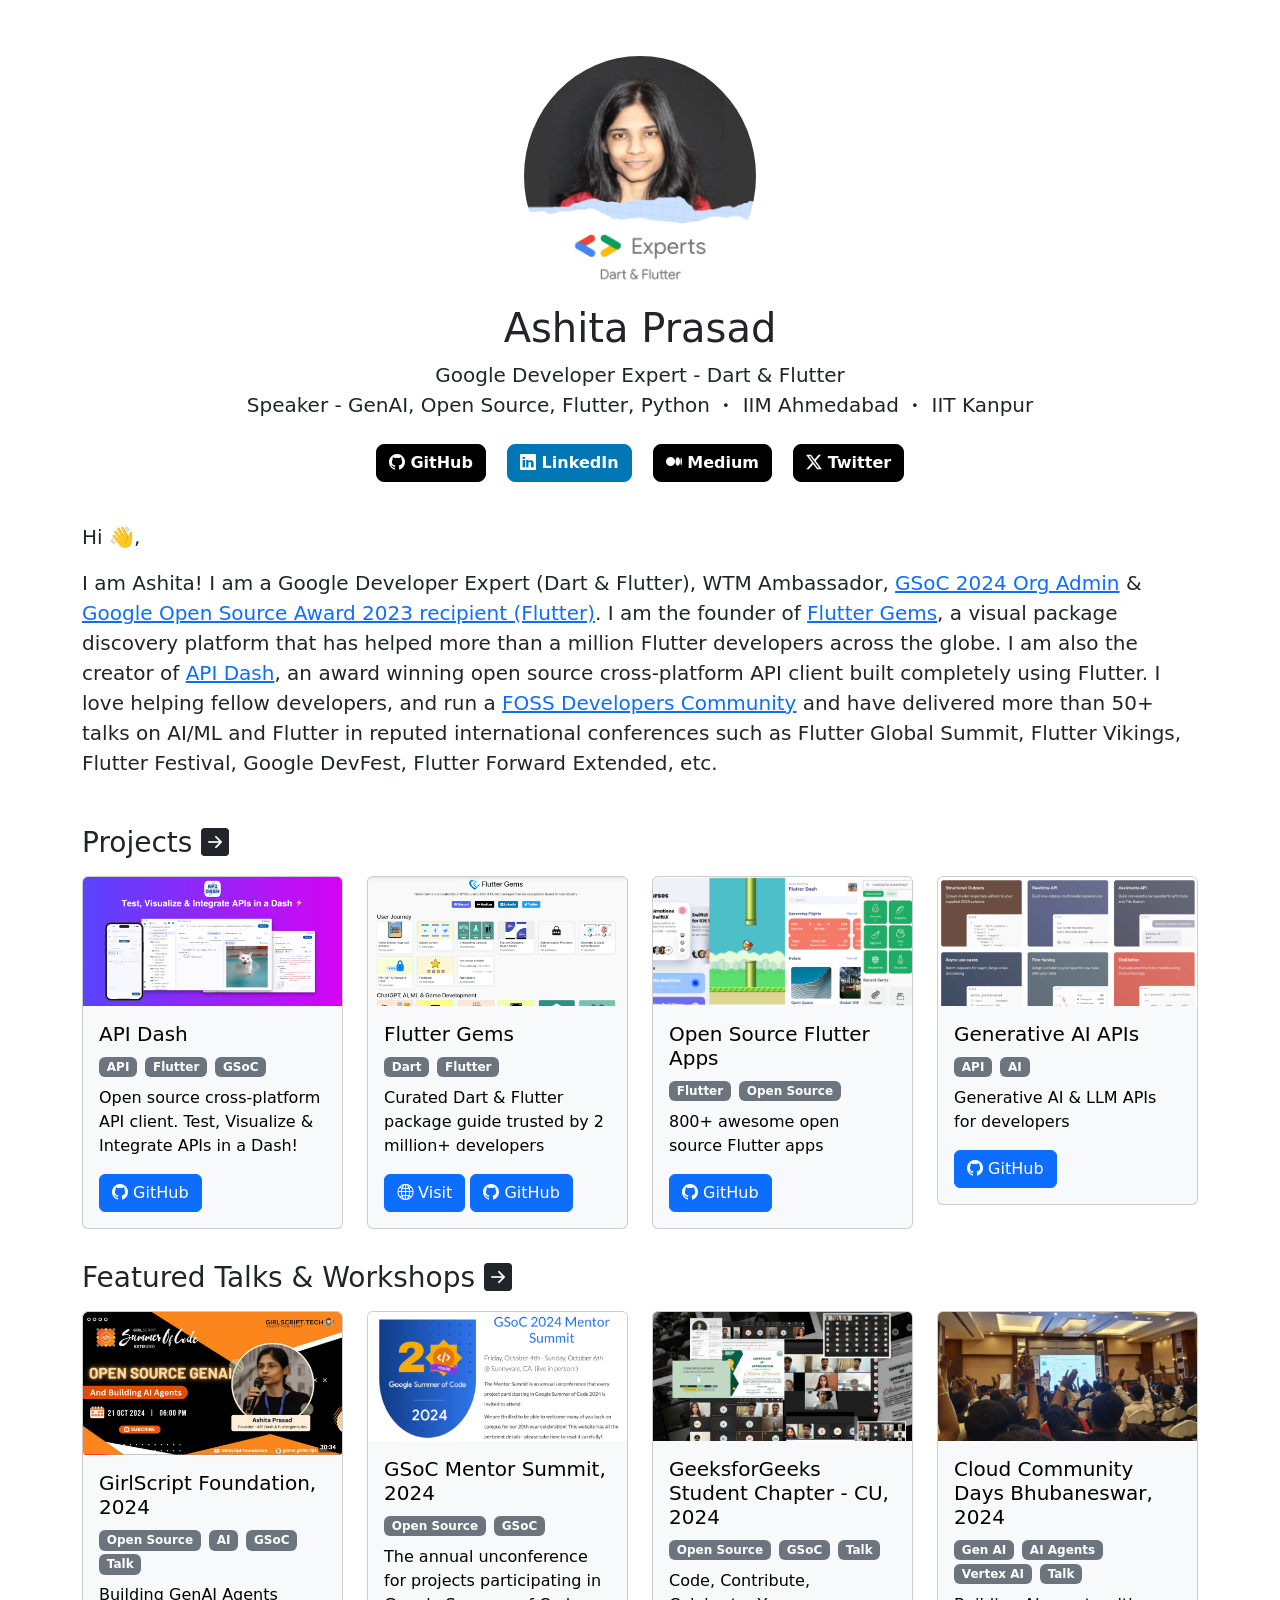
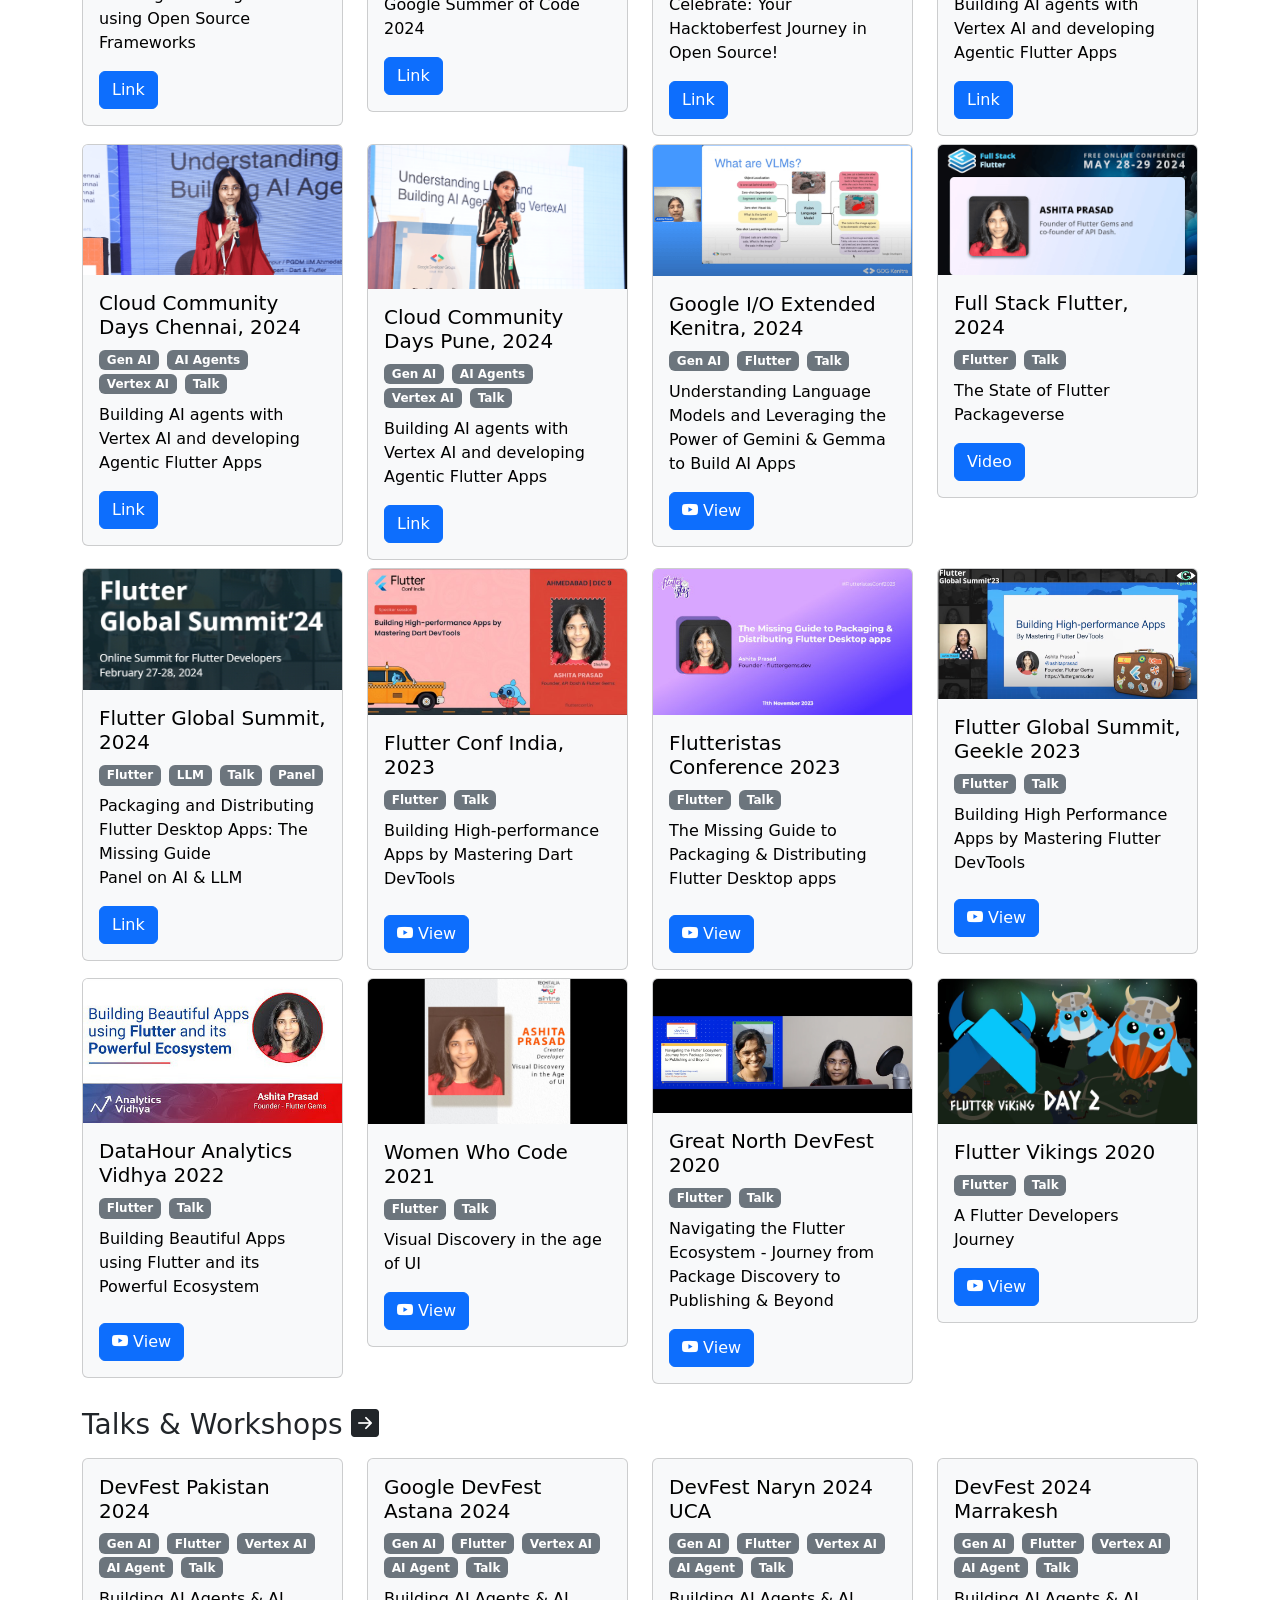
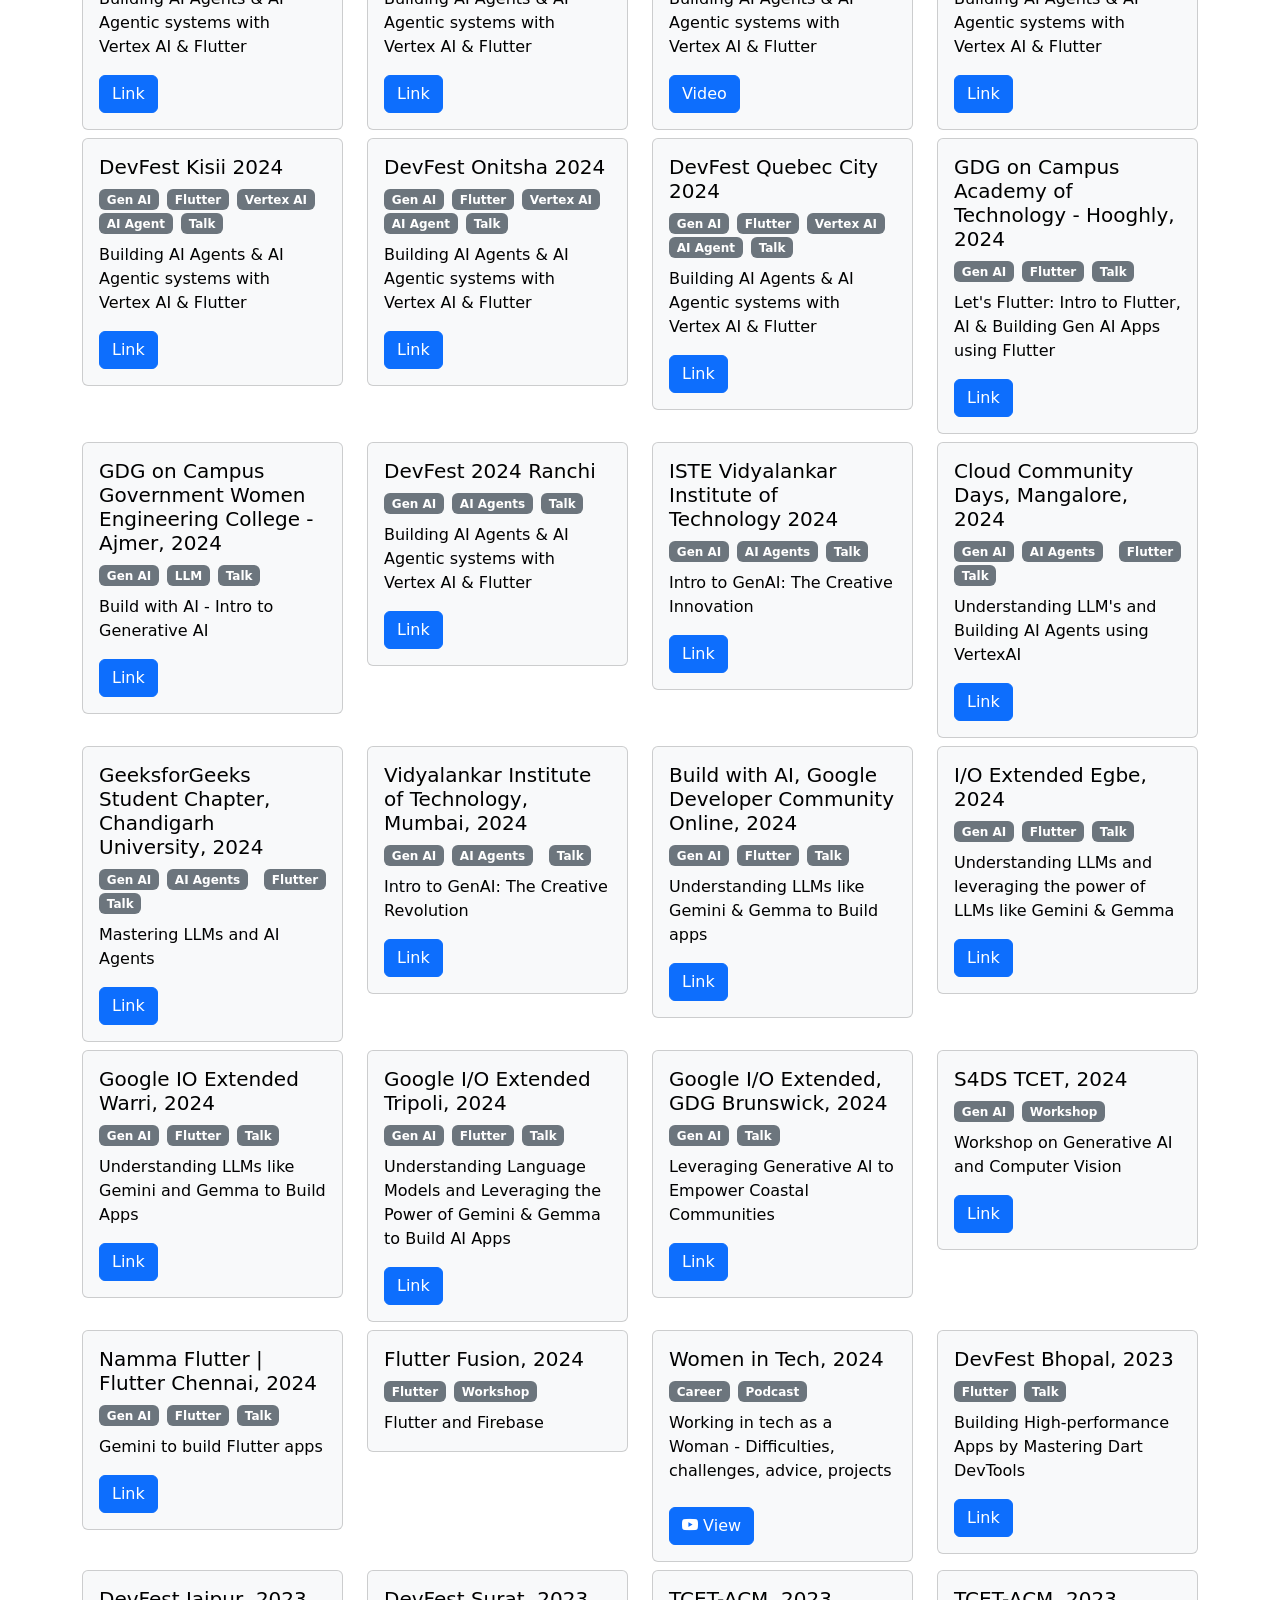
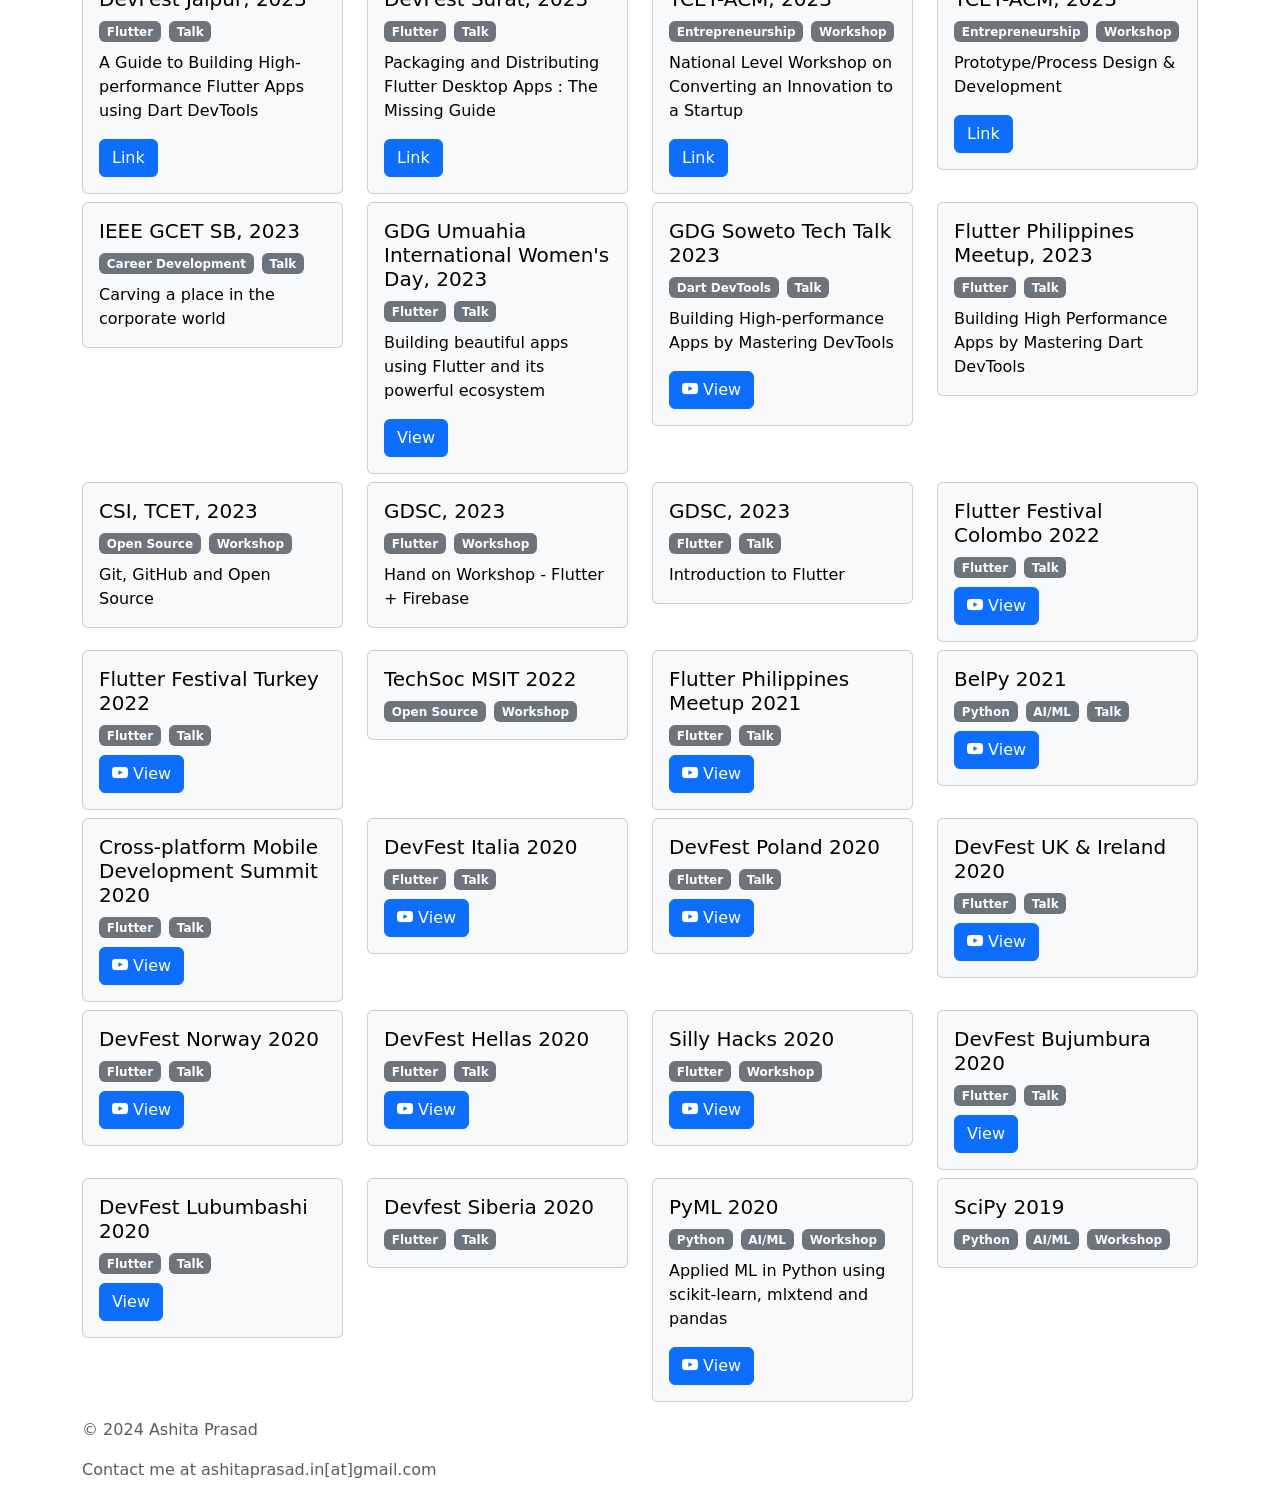
==== index.html @ 7e709da1 "Update" ====
<!DOCTYPE html>
<html>
  <head>
    <meta charset="utf-8">
    <meta name="viewport" content="width=device-width, initial-scale=1.0">
    <title>Ashita Prasad</title>
    <link rel="icon" href="/media/favicon.png">

    <meta name="keywords" content="flutter,dart,packages,pub,dev,plugins,kotlin,android,swift">
    <meta name="description" content="Ashita Prasad is an opensource enthusiast and creator of fluttergems.dev, a curated package guide for the Flutter Ecosystem.">
    <meta name="author" content="Ashita Prasad">
    <meta property="og:title" content="Ashita Prasad">
    <meta property="og:description" content="Ashita Prasad is an opensource enthusiast and creator of fluttergems.dev, a curated package guide for the Flutter Ecosystem.">
    <meta property="og:image" content="https://ashitaprasad.github.io/media/banner.png">
    <meta property="og:url" content="https://ashitaprasad.github.io/"> 
    <meta http-equiv='content-language' content='en-us'>

    <link href="https://cdn.jsdelivr.net/npm/bootstrap@5.2.0/dist/css/bootstrap.min.css" rel="stylesheet" integrity="sha384-gH2yIJqKdNHPEq0n4Mqa/HGKIhSkIHeL5AyhkYV8i59U5AR6csBvApHHNl/vI1Bx" crossorigin="anonymous">
    <link rel="stylesheet" href="https://cdn.jsdelivr.net/npm/bootstrap-icons@1.11.3/font/bootstrap-icons.min.css">
    <link href="/album.css" rel="stylesheet">
  </head>

  <body>
    <main role="main">
      <section class="text-center pt-5">
        <div class="container">
          <img style="max-height: 240px;" class="rounded-circle my-2" src="/media/ashita-gde.png" alt="">
          <h1 >Ashita Prasad</h1>
          <p class="lead">Google Developer Expert - Dart & Flutter<br> 
            Speaker - GenAI, Open Source, Flutter, Python <i class="bi bi-dot"></i> IIM Ahmedabad <i class="bi bi-dot"></i> IIT Kanpur</p>
          <p>
            <a href="https://github.com/ashitaprasad" target="_blank" class="btn btn-mu-primary my-2 mx-2"><i class="bi bi-github"> </i>GitHub</a>
            <a href="https://www.linkedin.com/in/ashitaprasad/" target="_blank" class="btn btn-lk-primary my-2 mx-2"><i class="bi bi-linkedin"> </i>LinkedIn</a>
            <a href="https://medium.com/@fluttergems" target="_blank" class="btn btn-mu-primary my-2 mx-2"><i class="bi bi-medium"> </i>Medium</a> 
            <a href="https://twitter.com/ashitaprasad" target="_blank" class="btn btn-tw-primary my-2 mx-2"><i class="bi bi-twitter-x"> </i>Twitter</a>      
          </p>
        </div>
      </section>
      <div class="container py-3">
        <p class="lead">
          Hi 👋, 
        </p>
        <p class="lead">
          I am Ashita! I am a Google Developer Expert (Dart & Flutter), WTM Ambassador, <a href="https://summerofcode.withgoogle.com/programs/2024/organizations/api-dash" target="_blank">GSoC 2024 Org Admin</a> & <a href="https://opensource.googleblog.com/2023/05/google-open-source-peer-bonus-program-announces-first-group-of-winners-2023.html" target="_blank">Google Open Source Award 2023 recipient (Flutter)</a>. I am the  founder of <a href="https://fluttergems.dev" target="_blank">Flutter Gems</a>, a visual package discovery platform that has helped more than a million Flutter developers across the globe. I am also the creator of <a href="https://github.com/foss42/apidash" target="_blank">API Dash</a>, an award winning open source cross-platform API client built completely using Flutter. I love helping fellow developers, and run a <a href="https://bit.ly/fgfossd" target="_blank">FOSS Developers Community</a> and have delivered more than 50+ talks on AI/ML and Flutter in reputed international conferences such as Flutter Global Summit, Flutter Vikings, Flutter Festival, Google DevFest, Flutter Forward Extended, etc.
        </p>
      </div>

      <div class="container py-3">
        <h3>Projects <i class="bi bi-arrow-right-square-fill"></i></h3>
        <div class="row">
          <div class="col-6 col-md-4 col-xl-3 pt-2">
            <div class="card text-bg-light">
              <img src="/media/thumbs/apidash.png" class="card-img-top" alt="API Dash">
              <div class="card-body">
                <h5 class="card-title">API Dash</h5>
                <span class="badge text-bg-secondary">API</span><span class="px-1"></span><span class="badge text-bg-secondary">Flutter</span><span class="px-1"></span><span class="badge text-bg-secondary">GSoC</span><br/>
                <p class="pt-2 card-text">Open source cross-platform API client. Test, Visualize & Integrate APIs in a Dash! </p>
                <a href="https://github.com/foss42/apidash" target="_blank" class="btn btn-primary"> <i class="bi bi-github"> </i>GitHub</a>
              </div>
            </div>
          </div>
          <div class="col-6 col-md-4 col-xl-3 pt-2">
            <div class="card text-bg-light">
              <img src="/media/thumbs/fluttergems.png" class="card-img-top" alt="Flutter Gems">
              <div class="card-body">
                <h5 class="card-title">Flutter Gems</h5>
                <span class="badge text-bg-secondary">Dart</span><span class="px-1"></span><span class="badge text-bg-secondary">Flutter</span><br/>
                <p class="pt-2 card-text">Curated Dart & Flutter package guide trusted by 2 million+ developers</p>
                <a href="https://fluttergems.dev/" target="_blank" class="btn btn-primary"><i class="bi bi-globe2"> </i>Visit</a>
                <a href="https://github.com/fluttergems/fluttergems" target="_blank" class="btn btn-primary"><i class="bi bi-github"> </i>GitHub</a>
              </div>
            </div>
          </div>
          <div class="col-6 col-md-4 col-xl-3 pt-2">
            <div class="card text-bg-light">
              <img src="/media/thumbs/flutterapps.png" class="card-img-top" alt="Open Source Flutter Apps">
              <div class="card-body">
                <h5 class="card-title">Open Source Flutter Apps</h5>
                <span class="badge text-bg-secondary">Flutter</span><span class="px-1"></span><span class="badge text-bg-secondary">Open Source</span><br/>
                <p class="pt-2 card-text">800+ awesome open source Flutter apps</p>
                <a href="https://github.com/fluttergems/awesome-open-source-flutter-apps" target="_blank" class="btn btn-primary"><i class="bi bi-github"> </i>GitHub</a>
              </div>
            </div>
          </div>
          <div class="col-6 col-md-4 col-xl-3 pt-2">
            <div class="card text-bg-light">
              <img src="/media/thumbs/ai-api.png" class="card-img-top" alt="Generative AI APIs">
              <div class="card-body">
                <h5 class="card-title">Generative AI APIs</h5>
                <span class="badge text-bg-secondary">API</span><span class="px-1"></span><span class="badge text-bg-secondary">AI</span><br/>
                <p class="pt-2 card-text">Generative AI & LLM APIs for developers</p>
                <a href="https://github.com/foss42/awesome-generative-ai-apis" target="_blank" class="btn btn-primary"><i class="bi bi-github"> </i>GitHub</a>
              </div>
            </div>
          </div>
        </div>
      </div>
      <div class="container py-3">
      <h3>Featured Talks & Workshops <i class="bi bi-arrow-right-square-fill"></i></h3>
      <div class="row">
        <div class="col-6 col-md-4 col-xl-3 pt-2">
          <div class="card text-bg-light">
            <img src="/media/thumbs/ai-gssoc.png" class="card-img-top" alt="GirlScript Foundation, 2024">
            <div class="card-body">
              <h5 class="card-title">GirlScript Foundation, 2024</h5>
              <span class="badge text-bg-secondary">Open Source</span><span class="px-1"></span><span class="badge text-bg-secondary">AI</span><span class="px-1"></span><span class="badge text-bg-secondary">GSoC</span><span class="px-1"></span><span class="badge text-bg-secondary">Talk</span><br/>
              <p class="pt-2 card-text">Building GenAI Agents using Open Source Frameworks</p>
              <a href="https://www.youtube.com/live/Mz0v4UhOrxM?t=19s" target="_blank" class="btn btn-primary">Link</a>
            </div>
          </div>
        </div>
        <div class="col-6 col-md-4 col-xl-3 pt-2">
          <div class="card text-bg-light">
            <img src="/media/thumbs/gsocms24.png" class="card-img-top" alt="GSoC Mentor Summit, 2024">
            <div class="card-body">
              <h5 class="card-title">GSoC Mentor Summit, 2024</h5>
              <span class="badge text-bg-secondary">Open Source</span><span class="px-1"></span><span class="badge text-bg-secondary">GSoC</span><br/>
              <p class="pt-2 card-text">The annual unconference for projects participating in Google Summer of Code 2024</p>
              <a href="https://sites.google.com/view/2024mentorsummit/home" target="_blank" class="btn btn-primary">Link</a>
            </div>
          </div>
        </div>
        <div class="col-6 col-md-4 col-xl-3 pt-2">
          <div class="card text-bg-light">
            <img src="/media/thumbs/hacktoberfestgfgcu.png" class="card-img-top" alt="GeeksforGeeks Student Chapter - CU, 2024">
            <div class="card-body">
              <h5 class="card-title">GeeksforGeeks Student Chapter - CU, 2024</h5>
              <span class="badge text-bg-secondary">Open Source</span><span class="px-1"></span><span class="badge text-bg-secondary">GSoC</span><span class="px-1"></span><span class="badge text-bg-secondary">Talk</span><br/>
              <p class="pt-2 card-text">Code, Contribute, Celebrate: Your Hacktoberfest Journey in Open Source!</p>
              <a href="https://www.linkedin.com/posts/geeksforgeeks-student-chapter-cu_hacktoberfest-opensource-communitylearning-activity-7248335095588118528-u5vJ/" target="_blank" class="btn btn-primary">Link</a>
            </div>
          </div>
        </div>
        <div class="col-6 col-md-4 col-xl-3 pt-2">
          <div class="card text-bg-light">
            <img src="/media/thumbs/ccdbbsr.png" class="card-img-top" alt="Cloud Community Days Bhubaneswar">
            <div class="card-body">
              <h5 class="card-title">Cloud Community Days Bhubaneswar, 2024</h5>
              <span class="badge text-bg-secondary">Gen AI</span><span class="px-1"></span><span class="badge text-bg-secondary">AI Agents</span><span class="px-1"></span><span class="badge text-bg-secondary">Vertex AI</span><span class="px-1"></span><span class="badge text-bg-secondary">Talk</span><br/>
              <p class="pt-2 card-text">Building AI agents with Vertex AI and developing Agentic Flutter Apps</p>
              <a href="https://www.gdgbbsr.com/event/ccd-2024/" target="_blank" class="btn btn-primary">Link</a>
            </div>
          </div>
        </div>
        <div class="col-6 col-md-4 col-xl-3 pt-2">
          <div class="card text-bg-light">
            <img src="/media/thumbs/ccdchennai.png" class="card-img-top" alt="Cloud Community Days Chennai">
            <div class="card-body">
              <h5 class="card-title">Cloud Community Days Chennai, 2024</h5>
              <span class="badge text-bg-secondary">Gen AI</span><span class="px-1"></span><span class="badge text-bg-secondary">AI Agents</span><span class="px-1"></span><span class="badge text-bg-secondary">Vertex AI</span><span class="px-1"></span><span class="badge text-bg-secondary">Talk</span><br/>
              <p class="pt-2 card-text">Building AI agents with Vertex AI and developing Agentic Flutter Apps</p>
              <a href="https://gdg.community.dev/events/details/google-gdg-cloud-chennai-presents-google-cloud-community-day-2024-chennai/" target="_blank" class="btn btn-primary">Link</a>
            </div>
          </div>
        </div>
        <div class="col-6 col-md-4 col-xl-3 pt-2">
          <div class="card text-bg-light">
            <img src="/media/thumbs/ccdpune.png" class="card-img-top" alt="Cloud Community Days Pune">
            <div class="card-body">
              <h5 class="card-title">Cloud Community Days Pune, 2024</h5>
              <span class="badge text-bg-secondary">Gen AI</span><span class="px-1"></span><span class="badge text-bg-secondary">AI Agents</span><span class="px-1"></span><span class="badge text-bg-secondary">Vertex AI</span><span class="px-1"></span><span class="badge text-bg-secondary">Talk</span><br/>
              <p class="pt-2 card-text">Building AI agents with Vertex AI and developing Agentic Flutter Apps</p>
              <a href="https://ccd.gdgcloudpune.com/" target="_blank" class="btn btn-primary">Link</a>
            </div>
          </div>
        </div>
        <div class="col-6 col-md-4 col-xl-3 pt-2">
          <div class="card text-bg-light">
            <img src="/media/thumbs/gdg kenitra.png" class="card-img-top" alt="GDG Kenitra 2024">
            <div class="card-body">
              <h5 class="card-title">Google I/O Extended Kenitra, 2024</h5>
              <span class="badge text-bg-secondary">Gen AI</span><span class="px-1"></span><span class="badge text-bg-secondary">Flutter</span><span class="px-1"></span><span class="badge text-bg-secondary">Talk</span><br/>
              <p class="pt-2 card-text">Understanding Language Models and Leveraging the Power of Gemini & Gemma to Build AI Apps</p>
              <a href="https://www.youtube.com/live/ukz0dGUEY_U?t=301s" target="_blank" class="btn btn-primary"> <i class="bi bi-youtube"> </i>View</a>
            </div>
          </div>
        </div>
        <div class="col-6 col-md-4 col-xl-3 pt-2">
          <div class="card text-bg-light">
            <img src="/media/thumbs/fsf24.png" class="card-img-top" alt="Fullstack Flutter 2024">
            <div class="card-body">
              <h5 class="card-title">Full Stack Flutter, 2024</h5>
              <span class="badge text-bg-secondary">Flutter</span><span class="px-1"></span><span class="badge text-bg-secondary">Talk</span><br/>
              <p class="pt-2 card-text">The State of Flutter Packageverse</p>
              <a href="https://www.youtube.com/live/gLS3074bdsw?t=12219s" target="_blank" class="btn btn-primary"> Video</a>
            </div>
          </div>
        </div> 
        <div class="col-6 col-md-4 col-xl-3 pt-2">
          <div class="card text-bg-light">
            <img src="/media/thumbs/fgs24.png" class="card-img-top" alt="Flutter Global Summit 2024">
            <div class="card-body">
              <h5 class="card-title">Flutter Global Summit, 2024</h5>
              <span class="badge text-bg-secondary">Flutter</span><span class="px-1"></span><span class="badge text-bg-secondary">LLM</span><span class="px-1"></span><span class="badge text-bg-secondary">Talk</span><span class="px-1"></span><span class="badge text-bg-secondary">Panel</span><br/>
              <p class="pt-2 card-text">Packaging and Distributing Flutter Desktop Apps: The Missing Guide <br/> Panel on AI & LLM</p>
              <a href="https://geekle.us/schedule/flutter24" target="_blank" class="btn btn-primary"> Link</a>
            </div>
          </div>
        </div>      
        <div class="col-6 col-md-4 col-xl-3 pt-2">
          <div class="card text-bg-light">
            <img src="/media/thumbs/fcf 2024.jpeg" class="card-img-top" alt="Flutteristas Conf 2023">
            <div class="card-body">
              <h5 class="card-title">Flutter Conf India, 2023</h5>
              <span class="badge text-bg-secondary">Flutter</span><span class="px-1"></span><span class="badge text-bg-secondary">Talk</span><br/>
              <p class="pt-2 card-text">Building High-performance Apps by Mastering Dart DevTools</p>
              <a href="https://www.youtube.com/watch?v=_ppKzGEckA0" target="_blank" class="btn btn-primary mt-2"><i class="bi bi-youtube"> </i> View</a>
            </div>
          </div>
        </div>
        <div class="col-6 col-md-4 col-xl-3 pt-2">
          <div class="card text-bg-light">
            <img src="/media/thumbs/flutteristas23.jpeg" class="card-img-top" alt="Flutteristas Conf 2023">
            <div class="card-body">
              <h5 class="card-title">Flutteristas Conference 2023</h5>
              <span class="badge text-bg-secondary">Flutter</span><span class="px-1"></span><span class="badge text-bg-secondary">Talk</span><br/>
              <p class="pt-2 card-text">The Missing Guide to Packaging & Distributing Flutter Desktop apps</p>
              <a href="https://www.youtube.com/live/9UAOMzl7Nuo?feature=shared&t=3099" target="_blank" class="btn btn-primary mt-2"><i class="bi bi-youtube"> </i> View</a>
            </div>
          </div>
        </div>
        <div class="col-6 col-md-4 col-xl-3 pt-2">
          <div class="card text-bg-light">
            <img src="/media/thumbs/geekle.png" class="card-img-top" alt="Flutter global summit 2023">
            <div class="card-body">
              <h5 class="card-title">Flutter Global Summit, Geekle 2023</h5>
              <span class="badge text-bg-secondary">Flutter</span><span class="px-1"></span><span class="badge text-bg-secondary">Talk</span><br/>
              <p class="pt-2 card-text">Building High Performance Apps by Mastering Flutter DevTools</p>
              <a href="https://www.youtube.com/watch?v=BafFTK-YClo&t=19568" target="_blank" class="btn btn-primary mt-2"><i class="bi bi-youtube"> </i> View</a>
            </div>
          </div>
        </div>
        <div class="col-6 col-md-4 col-xl-3 pt-2">
          <div class="card text-bg-light">
            <img src="/media/thumbs/datahour.jpg" class="card-img-top" alt="DataHour">
            <div class="card-body">
              <h5 class="card-title">DataHour Analytics Vidhya 2022</h5>
              <span class="badge text-bg-secondary">Flutter</span><span class="px-1"></span><span class="badge text-bg-secondary">Talk</span><br/>
              <p class="pt-2 card-text">Building Beautiful Apps using Flutter and its Powerful Ecosystem</p>
              <a href="https://www.youtube.com/watch?v=VKa_qDtGaYo" target="_blank" class="btn btn-primary mt-2"><i class="bi bi-youtube"> </i> View</a>
            </div>
          </div>
        </div>
        <div class="col-6 col-md-4 col-xl-3 pt-2">
          <div class="card text-bg-light">
            <img src="/media/thumbs/wwc-21.jpeg" class="card-img-top" alt="Women Who Code 2021 talk">
            <div class="card-body">
              <h5 class="card-title">Women Who Code 2021</h5>
              <span class="badge text-bg-secondary">Flutter</span><span class="px-1"></span><span class="badge text-bg-secondary">Talk</span>
              <p class="pt-2 card-text">Visual Discovery in the age of UI</p>
              <a href="https://www.youtube.com/watch?v=17h00c9tmYY" target="_blank" class="btn btn-primary"><i class="bi bi-youtube"> </i> View</a>
            </div>
          </div>
        </div>
        <div class="col-6 col-md-4 col-xl-3 pt-2">
          <div class="card text-bg-light">
            <img src="/media/thumbs/devfest-north-20.png" class="card-img-top" alt="Great North DevFest 2020 talk">
            <div class="card-body">
              <h5 class="card-title">Great North DevFest 2020</h5>
              <span class="badge text-bg-secondary">Flutter</span><span class="px-1"></span><span class="badge text-bg-secondary">Talk</span>
              <p class="pt-2 card-text">Navigating the Flutter Ecosystem - Journey from Package Discovery to Publishing & Beyond</p>
              <a href="https://www.youtube.com/watch?v=8Rr8gmIOHhA" target="_blank" class="btn btn-primary"><i class="bi bi-youtube"> </i> View</a>
            </div>
          </div>
        </div>
        <div class="col-6 col-md-4 col-xl-3 pt-2">
          <div class="card text-bg-light">
            <img src="/media/thumbs/vikings-20.jpeg" class="card-img-top" alt="Flutter Vikings 2020 talk">
            <div class="card-body">
              <h5 class="card-title">Flutter Vikings 2020</h5>
              <span class="badge text-bg-secondary">Flutter</span><span class="px-1"></span><span class="badge text-bg-secondary">Talk</span>
              <p class="pt-2 card-text">A Flutter Developers Journey</p>
              <a href="https://youtu.be/sYG7HAGu_Eg?t=1776" target="_blank" class="btn btn-primary"><i class="bi bi-youtube"> </i> View</a>
            </div>
          </div>
        </div>
        
      </div>
      <h3 class="pt-4">Talks & Workshops <i class="bi bi-arrow-right-square-fill"></i></h3>
      <div class="row">
        <div class="col-6 col-md-4 col-xl-3 pt-2">
          <div class="card text-bg-light">
            <div class="card-body">
              <h5 class="card-title">DevFest Pakistan 2024</h5>
              <span class="badge text-bg-secondary">Gen AI</span><span class="px-1"></span><span class="badge text-bg-secondary">Flutter</span><span class="px-1"></span><span class="badge text-bg-secondary">Vertex AI</span><span class="px-1"></span><span class="badge text-bg-secondary">AI Agent</span><span class="px-1"></span><span class="badge text-bg-secondary">Talk</span><br/>
              <p class="pt-2 card-text">Building AI Agents & AI Agentic systems with Vertex AI & Flutter</p>
              <a href="https://gdg.community.dev/events/details/google-gdg-live-pakistan-presents-devfest-pakistan-2024/" target="_blank" class="btn btn-primary"> Link</a>
            </div>
          </div>
        </div> 
        <div class="col-6 col-md-4 col-xl-3 pt-2">
          <div class="card text-bg-light">
            <div class="card-body">
              <h5 class="card-title">Google DevFest Astana 2024</h5>
              <span class="badge text-bg-secondary">Gen AI</span><span class="px-1"></span><span class="badge text-bg-secondary">Flutter</span><span class="px-1"></span><span class="badge text-bg-secondary">Vertex AI</span><span class="px-1"></span><span class="badge text-bg-secondary">AI Agent</span><span class="px-1"></span><span class="badge text-bg-secondary">Talk</span><br/>
              <p class="pt-2 card-text">Building AI Agents & AI Agentic systems with Vertex AI & Flutter</p>
              <a href="https://gdg.community.dev/events/details/google-gdg-nur-sultan-astana-presents-google-devfest-astana-2024/" target="_blank" class="btn btn-primary"> Link</a>
            </div>
          </div>
        </div> 
        <div class="col-6 col-md-4 col-xl-3 pt-2">
          <div class="card text-bg-light">
            <div class="card-body">
              <h5 class="card-title">DevFest Naryn 2024 UCA</h5>
              <span class="badge text-bg-secondary">Gen AI</span><span class="px-1"></span><span class="badge text-bg-secondary">Flutter</span><span class="px-1"></span><span class="badge text-bg-secondary">Vertex AI</span><span class="px-1"></span><span class="badge text-bg-secondary">AI Agent</span><span class="px-1"></span><span class="badge text-bg-secondary">Talk</span><br/>
              <p class="pt-2 card-text">Building AI Agents & AI Agentic systems with Vertex AI & Flutter</p>
              <a href="https://www.youtube.com/live/S85fim8iGlw?t=2342s" target="_blank" class="btn btn-primary"> Video</a>
            </div>
          </div>
        </div> 
        <div class="col-6 col-md-4 col-xl-3 pt-2">
          <div class="card text-bg-light">
            <div class="card-body">
              <h5 class="card-title">DevFest 2024 Marrakesh</h5>
              <span class="badge text-bg-secondary">Gen AI</span><span class="px-1"></span><span class="badge text-bg-secondary">Flutter</span><span class="px-1"></span><span class="badge text-bg-secondary">Vertex AI</span><span class="px-1"></span><span class="badge text-bg-secondary">AI Agent</span><span class="px-1"></span><span class="badge text-bg-secondary">Talk</span><br/>
              <p class="pt-2 card-text">Building AI Agents & AI Agentic systems with Vertex AI & Flutter</p>
              <a href="https://gdg.community.dev/events/details/google-gdg-marrakesh-presents-devfest-24/" target="_blank" class="btn btn-primary"> Link</a>
            </div>
          </div>
        </div> 
        <div class="col-6 col-md-4 col-xl-3 pt-2">
          <div class="card text-bg-light">
            <div class="card-body">
              <h5 class="card-title">DevFest Kisii 2024</h5>
              <span class="badge text-bg-secondary">Gen AI</span><span class="px-1"></span><span class="badge text-bg-secondary">Flutter</span><span class="px-1"></span><span class="badge text-bg-secondary">Vertex AI</span><span class="px-1"></span><span class="badge text-bg-secondary">AI Agent</span><span class="px-1"></span><span class="badge text-bg-secondary">Talk</span><br/>
              <p class="pt-2 card-text">Building AI Agents & AI Agentic systems with Vertex AI & Flutter</p>
              <a href="https://gdg.community.dev/events/details/google-gdg-kisii-presents-devfest-kisii-2024/cohost-gdg-kisii" target="_blank" class="btn btn-primary"> Link</a>
            </div>
          </div>
        </div> 
        <div class="col-6 col-md-4 col-xl-3 pt-2">
          <div class="card text-bg-light">
            <div class="card-body">
              <h5 class="card-title">DevFest Onitsha 2024</h5>
              <span class="badge text-bg-secondary">Gen AI</span><span class="px-1"></span><span class="badge text-bg-secondary">Flutter</span><span class="px-1"></span><span class="badge text-bg-secondary">Vertex AI</span><span class="px-1"></span><span class="badge text-bg-secondary">AI Agent</span><span class="px-1"></span><span class="badge text-bg-secondary">Talk</span><br/>
              <p class="pt-2 card-text">Building AI Agents & AI Agentic systems with Vertex AI & Flutter</p>
              <a href="https://gdg.community.dev/events/details/google-gdg-onitsha-presents-devfest-onitsha-2024/" target="_blank" class="btn btn-primary"> Link</a>
            </div>
          </div>
        </div>                                 
        <div class="col-6 col-md-4 col-xl-3 pt-2">
          <div class="card text-bg-light">
            <div class="card-body">
              <h5 class="card-title">DevFest Quebec City 2024</h5>
              <span class="badge text-bg-secondary">Gen AI</span><span class="px-1"></span><span class="badge text-bg-secondary">Flutter</span><span class="px-1"></span><span class="badge text-bg-secondary">Vertex AI</span><span class="px-1"></span><span class="badge text-bg-secondary">AI Agent</span><span class="px-1"></span><span class="badge text-bg-secondary">Talk</span><br/>
              <p class="pt-2 card-text">Building AI Agents & AI Agentic systems with Vertex AI & Flutter</p>
              <a href="https://gdg.community.dev/events/details/google-gdg-quebec-city-presents-devfest-quebec-city-2024/" target="_blank" class="btn btn-primary"> Link</a>
            </div>
          </div>
        </div> 
        <div class="col-6 col-md-4 col-xl-3 pt-2">
          <div class="card text-bg-light">
            <div class="card-body">
              <h5 class="card-title">GDG on Campus Academy of Technology - Hooghly, 2024</h5>
              <span class="badge text-bg-secondary">Gen AI</span><span class="px-1"></span><span class="badge text-bg-secondary">Flutter</span><span class="px-1"></span><span class="badge text-bg-secondary">Talk</span><br/>
              <p class="pt-2 card-text">Let's Flutter: Intro to Flutter, AI & Building Gen AI Apps using Flutter</p>
              <a href="https://gdg.community.dev/events/details/google-gdg-on-campus-academy-of-technology-hooghly-india-presents-lets-flutter-intro-to-flutter-ai-amp-building-gen-ai-apps-using-flutter/" target="_blank" class="btn btn-primary"> Link</a>
            </div>
          </div>
        </div>   
        <div class="col-6 col-md-4 col-xl-3 pt-2">
          <div class="card text-bg-light">
            <div class="card-body">
              <h5 class="card-title">GDG on Campus Government Women Engineering College - Ajmer, 2024</h5>
              <span class="badge text-bg-secondary">Gen AI</span><span class="px-1"></span><span class="badge text-bg-secondary">LLM</span><span class="px-1"></span><span class="badge text-bg-secondary">Talk</span><br/>
              <p class="pt-2 card-text">Build with AI - Intro to Generative AI</p>
              <a href="https://gdg.community.dev/events/details/google-gdg-on-campus-government-women-engineering-college-ajmer-india-presents-build-with-ai/" target="_blank" class="btn btn-primary"> Link</a>
            </div>
          </div>
        </div>   
        <div class="col-6 col-md-4 col-xl-3 pt-2">
          <div class="card text-bg-light">
            <div class="card-body">
              <h5 class="card-title">DevFest 2024 Ranchi</h5>
              <span class="badge text-bg-secondary">Gen AI</span><span class="px-1"></span><span class="badge text-bg-secondary">AI Agents</span><span class="px-1"></span><span class="badge text-bg-secondary">Talk</span><br/>
              <p class="pt-2 card-text">Building AI Agents & AI Agentic systems with Vertex AI & Flutter</p>
              <a href="https://gdg.community.dev/events/details/google-gdg-ranchi-presents-devfest-2024-ranchi/" target="_blank" class="btn btn-primary"> Link</a>
            </div>
          </div>
        </div>        
        <div class="col-6 col-md-4 col-xl-3 pt-2">
          <div class="card text-bg-light">
            <div class="card-body">
              <h5 class="card-title">ISTE Vidyalankar Institute of Technology 2024</h5>
              <span class="badge text-bg-secondary">Gen AI</span><span class="px-1"></span><span class="badge text-bg-secondary">AI Agents</span><span class="px-1"></span><span class="badge text-bg-secondary">Talk</span><br/>
              <p class="pt-2 card-text">Intro to GenAI: The Creative Innovation</p>
              <a href="https://www.linkedin.com/posts/iste-vit-182613296_explore-innovate-dominate-activity-7245027957767835648-q3N4/" target="_blank" class="btn btn-primary"> Link</a>
            </div>
          </div>
        </div>
        <div class="col-6 col-md-4 col-xl-3 pt-2">
          <div class="card text-bg-light">
            <div class="card-body">
              <h5 class="card-title">Cloud Community Days, Mangalore, 2024</h5>
              <span class="badge text-bg-secondary">Gen AI</span><span class="px-1"></span><span class="badge text-bg-secondary">AI Agents</span><span class="px-1"></span><span class="px-1"></span><span class="badge text-bg-secondary">Flutter</span><span class="px-1"></span><span class="badge text-bg-secondary">Talk</span><br/>
              <p class="pt-2 card-text">Understanding LLM's and Building AI Agents using VertexAI</p>
              <a href="https://gdg.community.dev/events/details/google-gdg-cloud-mangalore-presents-google-cloud-community-days-mangalore-2024/" target="_blank" class="btn btn-primary"> Link</a>
            </div>
          </div>
        </div>

        <div class="col-6 col-md-4 col-xl-3 pt-2">
          <div class="card text-bg-light">
            <div class="card-body">
              <h5 class="card-title">GeeksforGeeks Student Chapter, Chandigarh University, 2024</h5>
              <span class="badge text-bg-secondary">Gen AI</span><span class="px-1"></span><span class="badge text-bg-secondary">AI Agents</span><span class="px-1"></span><span class="px-1"></span><span class="badge text-bg-secondary">Flutter</span><span class="px-1"></span><span class="badge text-bg-secondary">Talk</span><br/>
              <p class="pt-2 card-text">Mastering LLMs and AI Agents</p>
              <a href="https://www.linkedin.com/feed/update/urn:li:activity:7245045339206905856/" target="_blank" class="btn btn-primary"> Link</a>
            </div>
          </div>
        </div>

        <div class="col-6 col-md-4 col-xl-3 pt-2">
          <div class="card text-bg-light">
            <div class="card-body">
              <h5 class="card-title">Vidyalankar Institute of Technology, Mumbai, 2024</h5>
              <span class="badge text-bg-secondary">Gen AI</span><span class="px-1"></span><span class="badge text-bg-secondary">AI Agents</span><span class="px-1"></span><span class="px-1"></span><span class="badge text-bg-secondary">Talk</span><br/>
              <p class="pt-2 card-text">Intro to GenAI: The Creative Revolution</p>
              <a href="https://www.linkedin.com/posts/iste-vit-182613296_explore-innovate-dominate-activity-7245027957767835648-q3N4/" target="_blank" class="btn btn-primary"> Link</a>
            </div>
          </div>
        </div>


        <div class="col-6 col-md-4 col-xl-3 pt-2">
          <div class="card text-bg-light">
            <div class="card-body">
              <h5 class="card-title">Build with AI, Google Developer Community Online, 2024</h5>
              <span class="badge text-bg-secondary">Gen AI</span><span class="px-1"></span><span class="badge text-bg-secondary">Flutter</span><span class="px-1"></span><span class="badge text-bg-secondary">Talk</span><br/>
              <p class="pt-2 card-text">Understanding LLMs like Gemini & Gemma to Build apps</p>
              <a href="https://gdg.community.dev/events/details/google-google-developer-community-online-presents-understanding-llms-like-gemini-amp-gemma-to-build-apps/" target="_blank" class="btn btn-primary"> Link</a>
            </div>
          </div>
        </div>
          <div class="col-6 col-md-4 col-xl-3 pt-2">
            <div class="card text-bg-light">
              <div class="card-body">
                <h5 class="card-title">I/O Extended Egbe, 2024</h5>
                <span class="badge text-bg-secondary">Gen AI</span><span class="px-1"></span><span class="badge text-bg-secondary">Flutter</span><span class="px-1"></span><span class="badge text-bg-secondary">Talk</span><br/>
                <p class="pt-2 card-text">Understanding LLMs and leveraging the power of LLMs like Gemini & Gemma</p>
                <a href="https://gdg.community.dev/events/details/google-gdg-egbe-presents-io-extended-egbe-2024/" target="_blank" class="btn btn-primary"> Link</a>
              </div>
            </div>
          </div>
          <div class="col-6 col-md-4 col-xl-3 pt-2">
            <div class="card text-bg-light">
              <div class="card-body">
                <h5 class="card-title">Google IO Extended Warri, 2024</h5>
                <span class="badge text-bg-secondary">Gen AI</span><span class="px-1"></span><span class="badge text-bg-secondary">Flutter</span><span class="px-1"></span><span class="badge text-bg-secondary">Talk</span><br/>
                <p class="pt-2 card-text">Understanding LLMs like Gemini and Gemma to Build Apps</p>
                <a href="https://gdg.community.dev/events/details/google-gdg-warri-presents-google-io-extended-2024-warri/" target="_blank" class="btn btn-primary"> Link</a>
              </div>
            </div>
          </div>
          <div class="col-6 col-md-4 col-xl-3 pt-2">
            <div class="card text-bg-light">
              <div class="card-body">
                <h5 class="card-title">Google I/O Extended Tripoli, 2024</h5>
                <span class="badge text-bg-secondary">Gen AI</span><span class="px-1"></span><span class="badge text-bg-secondary">Flutter</span><span class="px-1"></span><span class="badge text-bg-secondary">Talk</span><br/>
                <p class="pt-2 card-text">Understanding Language Models and Leveraging the Power of Gemini & Gemma to Build AI Apps</p>
                <a href="https://gdg.community.dev/events/details/google-gdg-tripoli-presents-google-io-extended-2024-tripoli/" target="_blank" class="btn btn-primary"> Link</a>
              </div>
            </div>
          </div>
          <div class="col-6 col-md-4 col-xl-3 pt-2">
            <div class="card text-bg-light">
              <div class="card-body">
                <h5 class="card-title">Google I/O Extended, GDG Brunswick, 2024</h5>
                <span class="badge text-bg-secondary">Gen AI</span><span class="px-1"></span><span class="badge text-bg-secondary">Talk</span><br/>
                <p class="pt-2 card-text">Leveraging Generative AI to Empower Coastal Communities</p>
                <a href="https://gdg.community.dev/events/details/google-gdg-brunswick-presents-ai-for-coastal-living-enhancing-our-communities-with-smart-technology/" target="_blank" class="btn btn-primary"> Link</a>
              </div>
            </div>
          </div>
          <div class="col-6 col-md-4 col-xl-3 pt-2">
            <div class="card text-bg-light">
              <div class="card-body">
                <h5 class="card-title">S4DS TCET, 2024</h5>
                <span class="badge text-bg-secondary">Gen AI</span><span class="px-1"></span><span class="badge text-bg-secondary">Workshop</span><br/>
                <p class="pt-2 card-text">Workshop on Generative AI and Computer Vision</p>
                <a href="/media/refs/s4ds.pdf" target="_blank" class="btn btn-primary"> Link</a>
              </div>
            </div>
          </div>
          <div class="col-6 col-md-4 col-xl-3 pt-2">
            <div class="card text-bg-light">
              <div class="card-body">
                <h5 class="card-title">Namma Flutter | Flutter Chennai, 2024</h5>
                <span class="badge text-bg-secondary">Gen AI</span><span class="px-1"></span><span class="badge text-bg-secondary">Flutter</span><span class="px-1"></span><span class="badge text-bg-secondary">Talk</span><br/>
                <p class="pt-2 card-text">Gemini to build Flutter apps</p>
                <a href="https://www.linkedin.com/posts/nammaflutter_nammaflutter-flutter-meetup-activity-7232574779029934080-xJLz" target="_blank" class="btn btn-primary"> Link</a>
              </div>
            </div>
          </div>
        <div class="col-6 col-md-4 col-xl-3 pt-2">
          <div class="card text-bg-light">
            <div class="card-body">
              <h5 class="card-title">Flutter Fusion, 2024</h5>
              <span class="badge text-bg-secondary">Flutter</span><span class="px-1"></span><span class="badge text-bg-secondary">Workshop</span><br/>
              <p class="pt-2 card-text">Flutter and Firebase</p>
            </div>
          </div>
        </div>
        <div class="col-6 col-md-4 col-xl-3 pt-2">
          <div class="card text-bg-light">
            <!--img src="/media/thumbs/flutterguys.jpg" class="card-img-top" alt="Podcast on Women in Tech"-->
            <div class="card-body">
              <h5 class="card-title">Women in Tech, 2024</h5>
              <span class="badge text-bg-secondary">Career</span><span class="px-1"></span><span class="badge text-bg-secondary">Podcast</span><br/>
              <p class="pt-2 card-text">Working in tech as a Woman - Difficulties, challenges, advice, projects</p>
              <a href="https://www.youtube.com/watch?v=rjhsK5fUUlY" target="_blank" class="btn btn-primary mt-2"><i class="bi bi-youtube"> </i> View</a>
            </div>
          </div>
        </div>
        <div class="col-6 col-md-4 col-xl-3 pt-2">
          <div class="card text-bg-light">
            <div class="card-body">
              <h5 class="card-title">DevFest Bhopal, 2023</h5>
              <span class="badge text-bg-secondary">Flutter</span><span class="px-1"></span><span class="badge text-bg-secondary">Talk</span><br/>
              <p class="pt-2 card-text">Building High-performance Apps by Mastering Dart DevTools</p>
              <a href="https://devfest.gdgbhopal.com" target="_blank" class="btn btn-primary"> Link</a>
            </div>
          </div>
        </div>
        <div class="col-6 col-md-4 col-xl-3 pt-2">
          <div class="card text-bg-light">
            <div class="card-body">
              <h5 class="card-title">DevFest Jaipur, 2023</h5>
              <span class="badge text-bg-secondary">Flutter</span><span class="px-1"></span><span class="badge text-bg-secondary">Talk</span><br/>
              <p class="pt-2 card-text">A Guide to Building High-performance Flutter Apps using Dart DevTools</p>
              <a href="https://gdg.community.dev/events/details/google-gdg-jaipur-presents-devfest-jaipur-2023/" target="_blank" class="btn btn-primary"> Link</a>
            </div>
          </div>
        </div>
        <div class="col-6 col-md-4 col-xl-3 pt-2">
          <div class="card text-bg-light">
            <div class="card-body">
              <h5 class="card-title">DevFest Surat, 2023</h5>
              <span class="badge text-bg-secondary">Flutter</span><span class="px-1"></span><span class="badge text-bg-secondary">Talk</span><br/>
              <p class="pt-2 card-text">Packaging and Distributing Flutter Desktop Apps : The Missing Guide</p>
              <a href="https://twitter.com/GDG_Surat/status/1738497522757173733" target="_blank" class="btn btn-primary"> Link</a>
            </div>
          </div>
        </div>
        <div class="col-6 col-md-4 col-xl-3 pt-2">
          <div class="card text-bg-light">
            <div class="card-body">
              <h5 class="card-title">TCET-ACM, 2023</h5>
              <span class="badge text-bg-secondary">Entrepreneurship</span><span class="px-1"></span><span class="badge text-bg-secondary">Workshop</span><br/>
              <p class="pt-2 card-text">National Level Workshop on Converting an Innovation to a Startup</p>
              <a href="media/refs/tcet acm startup.jpg" target="_blank" class="btn btn-primary"> Link</a>
            </div>
          </div>
        </div>
        <div class="col-6 col-md-4 col-xl-3 pt-2">
          <div class="card text-bg-light">
            <div class="card-body">
              <h5 class="card-title">TCET-ACM, 2023</h5>
              <span class="badge text-bg-secondary">Entrepreneurship</span><span class="px-1"></span><span class="badge text-bg-secondary">Workshop</span><br/>
              <p class="pt-2 card-text">Prototype/Process Design & Development</p>
              <a href="media/refs/tcet acm prototype.pdf" target="_blank" class="btn btn-primary"> Link</a>
            </div>
          </div>
        </div>
        <div class="col-6 col-md-4 col-xl-3 pt-2">
          <div class="card text-bg-light">
            <div class="card-body">
              <h5 class="card-title">IEEE GCET SB, 2023</h5>
              <span class="badge text-bg-secondary">Career Development</span><span class="px-1"></span><span class="badge text-bg-secondary">Talk</span><br/>
              <p class="pt-2 card-text">Carving a place in the corporate world</p>
            </div>
          </div>
        </div>
        <div class="col-6 col-md-4 col-xl-3 pt-2">
          <div class="card text-bg-light">
            <div class="card-body">
              <h5 class="card-title">GDG Umuahia International Women's Day, 2023</h5>
              <span class="badge text-bg-secondary">Flutter</span><span class="px-1"></span><span class="badge text-bg-secondary">Talk</span><br/>
              <p class="pt-2 card-text">Building beautiful apps using Flutter and its powerful ecosystem</p>
              <a href="https://gdg.community.dev/events/details/google-gdg-umuahia-presents-international-womens-day-2023-umuahia/" target="_blank" class="btn btn-primary"> View</a>
            </div>
          </div>
        </div>
        <div class="col-6 col-md-4 col-xl-3 pt-2">
          <div class="card text-bg-light">
            <div class="card-body">
              <h5 class="card-title">GDG Soweto Tech Talk 2023</h5>
              <span class="badge text-bg-secondary">Dart DevTools</span><span class="px-1"></span><span class="badge text-bg-secondary">Talk</span>
              <p class="pt-2 card-text">Building High-performance Apps by Mastering DevTools</p>
              <a href="https://www.youtube.com/watch?v=1wf9vsUaXcg" target="_blank" class="btn btn-primary"><i class="bi bi-youtube"> </i> View</a>
            </div>
          </div>
        </div>
        <div class="col-6 col-md-4 col-xl-3 pt-2">
          <div class="card text-bg-light">
            <div class="card-body">
              <h5 class="card-title">Flutter Philippines Meetup, 2023</h5>
              <span class="badge text-bg-secondary">Flutter</span><span class="px-1"></span><span class="badge text-bg-secondary">Talk</span><br/>
              <p class="pt-2 card-text">Building High Performance Apps by Mastering Dart DevTools</p>
            </div>
          </div>
        </div>
        <div class="col-6 col-md-4 col-xl-3 pt-2">
          <div class="card text-bg-light">
            <div class="card-body">
              <h5 class="card-title">CSI, TCET, 2023</h5>
              <span class="badge text-bg-secondary">Open Source</span><span class="px-1"></span><span class="badge text-bg-secondary">Workshop</span><br/>
              <p class="pt-2 card-text">Git, GitHub and Open Source</p>
            </div>
          </div>
        </div>
        <div class="col-6 col-md-4 col-xl-3 pt-2">
          <div class="card text-bg-light">
            <div class="card-body">
              <h5 class="card-title">GDSC, 2023</h5>
              <span class="badge text-bg-secondary">Flutter</span><span class="px-1"></span><span class="badge text-bg-secondary">Workshop</span><br/>
              <p class="pt-2 card-text">Hand on Workshop - Flutter + Firebase</p>
            </div>
          </div>
        </div>
        <div class="col-6 col-md-4 col-xl-3 pt-2">
          <div class="card text-bg-light">
            <div class="card-body">
              <h5 class="card-title">GDSC, 2023</h5>
              <span class="badge text-bg-secondary">Flutter</span><span class="px-1"></span><span class="badge text-bg-secondary">Talk</span><br/>
              <p class="pt-2 card-text">Introduction to Flutter</p>
            </div>
          </div>
        </div>
        <div class="col-6 col-md-4 col-xl-3 pt-2">
          <div class="card text-bg-light">
            <div class="card-body">
              <h5 class="card-title">Flutter Festival Colombo 2022</h5>
              <span class="badge text-bg-secondary">Flutter</span><span class="px-1"></span><span class="badge text-bg-secondary">Talk</span><br/>
              <a href="https://youtu.be/Pb6jJxVyveo?t=317" target="_blank" class="btn btn-primary mt-2"><i class="bi bi-youtube"> </i> View</a>
            </div>
          </div>
        </div>
        <div class="col-6 col-md-4 col-xl-3 pt-2">
          <div class="card text-bg-light">
            <div class="card-body">
              <h5 class="card-title">Flutter Festival Turkey 2022</h5>
              <span class="badge text-bg-secondary">Flutter</span><span class="px-1"></span><span class="badge text-bg-secondary">Talk</span><br/>
              <a href="https://youtu.be/M5sm3EsUmu4?t=18580" target="_blank" class="btn btn-primary mt-2"><i class="bi bi-youtube"> </i> View</a>
            </div>
          </div>
        </div>
        <div class="col-6 col-md-4 col-xl-3 pt-2">
          <div class="card text-bg-light">
            <div class="card-body">
              <h5 class="card-title">TechSoc MSIT 2022</h5>
              <span class="badge text-bg-secondary">Open Source</span><span class="px-1"></span><span class="badge text-bg-secondary">Workshop</span>
            </div>
          </div>
        </div>  
        <div class="col-6 col-md-4 col-xl-3 pt-2">
          <div class="card text-bg-light">
            <div class="card-body">
              <h5 class="card-title">Flutter Philippines Meetup 2021</h5>
              <span class="badge text-bg-secondary">Flutter</span><span class="px-1"></span><span class="badge text-bg-secondary">Talk</span><br/>
              <a href="https://www.facebook.com/flutterphilippines/videos/377804873800421" target="_blank" class="btn btn-primary mt-2"><i class="bi bi-youtube"> </i> View</a>
            </div>
          </div>
        </div>
        <div class="col-6 col-md-4 col-xl-3 pt-2">
          <div class="card text-bg-light">
            <div class="card-body">
              <h5 class="card-title">BelPy 2021</h5>
              <span class="badge text-bg-secondary">Python</span><span class="px-1"></span><span class="badge text-bg-secondary">AI/ML</span><span class="px-1"></span><span class="badge text-bg-secondary">Talk</span><br/>
              <a href="https://youtu.be/I-MyLIsxzx8" target="_blank" class="btn btn-primary mt-2"><i class="bi bi-youtube"> </i> View</a>
            </div>
          </div>
        </div>
        <div class="col-6 col-md-4 col-xl-3 pt-2">
          <div class="card text-bg-light">
            <div class="card-body">
              <h5 class="card-title">Cross-platform Mobile Development Summit 2020</h5>
              <span class="badge text-bg-secondary">Flutter</span><span class="px-1"></span><span class="badge text-bg-secondary">Talk</span><br/>
              <a href="https://youtu.be/L0FDVzA68Xg?t=14953" target="_blank" class="btn btn-primary mt-2"><i class="bi bi-youtube"> </i> View</a>
            </div>
          </div>
        </div>
        <div class="col-6 col-md-4 col-xl-3 pt-2">
          <div class="card text-bg-light">
            <div class="card-body">
              <h5 class="card-title">DevFest Italia 2020</h5>
              <span class="badge text-bg-secondary">Flutter</span><span class="px-1"></span><span class="badge text-bg-secondary">Talk</span><br/>
              <a href="https://www.youtube.com/watch?v=zrIrnv5Clys" target="_blank" class="btn btn-primary mt-2"><i class="bi bi-youtube"> </i> View</a>
            </div>
          </div>
        </div>
        <div class="col-6 col-md-4 col-xl-3 pt-2">
          <div class="card text-bg-light">
            <div class="card-body">
              <h5 class="card-title">DevFest Poland 2020</h5>
              <span class="badge text-bg-secondary">Flutter</span><span class="px-1"></span><span class="badge text-bg-secondary">Talk</span><br/>
              <a href="https://youtu.be/m1czoyVqb1U?t=24038" target="_blank" class="btn btn-primary mt-2"><i class="bi bi-youtube"> </i> View</a>
            </div>
          </div>
        </div>
        <div class="col-6 col-md-4 col-xl-3 pt-2">
          <div class="card text-bg-light">
            <div class="card-body">
              <h5 class="card-title">DevFest UK & Ireland 2020</h5>
              <span class="badge text-bg-secondary">Flutter</span><span class="px-1"></span><span class="badge text-bg-secondary">Talk</span><br/>
              <a href="https://youtu.be/803jB3RLi_s?t=10028" target="_blank" class="btn btn-primary mt-2"><i class="bi bi-youtube"> </i> View</a>
            </div>
          </div>
        </div>
        <div class="col-6 col-md-4 col-xl-3 pt-2">
          <div class="card text-bg-light">
            <div class="card-body">
              <h5 class="card-title">DevFest Norway 2020</h5>
              <span class="badge text-bg-secondary">Flutter</span><span class="px-1"></span><span class="badge text-bg-secondary">Talk</span><br/>
              <a href="https://youtu.be/amSSIK-mQSI?t=5329" target="_blank" class="btn btn-primary mt-2"><i class="bi bi-youtube"> </i> View</a>
            </div>
          </div>
        </div> 
        <div class="col-6 col-md-4 col-xl-3 pt-2">
          <div class="card text-bg-light">
            <div class="card-body">
              <h5 class="card-title">DevFest Hellas 2020</h5>
              <span class="badge text-bg-secondary">Flutter</span><span class="px-1"></span><span class="badge text-bg-secondary">Talk</span><br/>
              <a href="https://youtu.be/TqBPVtwvU6o?t=4282" target="_blank" class="btn btn-primary mt-2"><i class="bi bi-youtube"> </i> View</a>
            </div>
          </div>
        </div> 
        <div class="col-6 col-md-4 col-xl-3 pt-2">
          <div class="card text-bg-light">
            <div class="card-body">
              <h5 class="card-title">Silly Hacks 2020</h5>
              <span class="badge text-bg-secondary">Flutter</span><span class="px-1"></span><span class="badge text-bg-secondary">Workshop</span><br/>
              <a href="https://youtu.be/P3XV-pxJPB8?t=200" target="_blank" class="btn btn-primary mt-2"><i class="bi bi-youtube"> </i> View</a>
            </div>
          </div>
        </div>  
        <div class="col-6 col-md-4 col-xl-3 pt-2">
          <div class="card text-bg-light">
            <div class="card-body">
              <h5 class="card-title">DevFest Bujumbura 2020</h5>
              <span class="badge text-bg-secondary">Flutter</span><span class="px-1"></span><span class="badge text-bg-secondary">Talk</span><br/>
              <a href="https://gdg.community.dev/events/details/google-gdg-bujumbura-presents-gdg-bujumbura-devfest-2020/" target="_blank" class="btn btn-primary mt-2"> View</a>
            </div>
          </div>
        </div>   
        <div class="col-6 col-md-4 col-xl-3 pt-2">
          <div class="card text-bg-light">
            <div class="card-body">
              <h5 class="card-title">DevFest Lubumbashi 2020</h5>
              <span class="badge text-bg-secondary">Flutter</span><span class="px-1"></span><span class="badge text-bg-secondary">Talk</span><br/>
              <a href="https://gdg.community.dev/events/details/google-gdg-lubumbashi-presents-gdg-lubumbashi-devfest-2020/#/" target="_blank" class="btn btn-primary mt-2"> View</a>
            </div>
          </div>
        </div>  
        <div class="col-6 col-md-4 col-xl-3 pt-2">
          <div class="card text-bg-light">
            <div class="card-body">
              <h5 class="card-title">Devfest Siberia 2020</h5>
              <span class="badge text-bg-secondary">Flutter</span><span class="px-1"></span><span class="badge text-bg-secondary">Talk</span>
            </div>
          </div>
        </div>  
        <div class="col-6 col-md-4 col-xl-3 pt-2">
          <div class="card text-bg-light">
            <!--img src="/media/thumbs/pyml-20.png" class="card-img-top" alt="PyML 2020 talk"-->
            <div class="card-body">
              <h5 class="card-title">PyML 2020</h5>
              <span class="badge text-bg-secondary">Python</span><span class="px-1"></span><span class="badge text-bg-secondary">AI/ML</span><span class="px-1"></span><span class="badge text-bg-secondary">Workshop</span>
              <p class="pt-2 card-text">Applied ML in Python using scikit-learn, mlxtend and pandas</p>
              <a href="https://youtu.be/-GB3Hq2hrb8?t=112" target="_blank" class="btn btn-primary"><i class="bi bi-youtube"> </i> View</a>
            </div>
          </div>
        </div>
        <div class="col-6 col-md-4 col-xl-3 pt-2">
          <div class="card text-bg-light">
            <div class="card-body">
              <h5 class="card-title">SciPy 2019</h5>
              <span class="badge text-bg-secondary">Python</span><span class="px-1"></span><span class="badge text-bg-secondary">AI/ML</span><span class="px-1"></span><span class="badge text-bg-secondary">Workshop</span><br/>
            </div>
          </div>
        </div>
      </div>
    </div>
    </main>

    <footer class="text-muted">
      <div class="container">
        <p>&copy; 2024 Ashita Prasad</p>
        <p>Contact me at ashitaprasad.in[at]gmail.com</p>
      </div>
    </footer>
    
    <script src="https://cdn.jsdelivr.net/npm/bootstrap@5.2.0/dist/js/bootstrap.bundle.min.js" integrity="sha384-A3rJD856KowSb7dwlZdYEkO39Gagi7vIsF0jrRAoQmDKKtQBHUuLZ9AsSv4jD4Xa" crossorigin="anonymous"></script>

  </body>
</html>
---- album.css ----
:root {
  --bd-twitter: #1da1f2;
  --bd-twitter-rgb: 29, 161, 242;
  --bd-linkedin: #0077b5;
  --bd-linkedin-rgb: 0, 119, 181;
  --bd-medium: #000000;
  --bd-medium-rgb: 0, 0, 0;
  --bd-instagram: #405DE6;
  --bd-instagram-rgb: 5, 10, 230;
}

.btn-tw-primary {
  --bs-btn-font-weight: 600;
  --bs-btn-color: var(--bs-white);
  --bs-btn-bg: var(--bd-medium);
  --bs-btn-border-color: var(--bd-medium);
  --bs-btn-border-radius: .5rem;
  --bs-btn-hover-color: var(--bd-medium);
  --bs-btn-hover-bg: var(--bs-white);
  --bs-btn-hover-border-color: var(--bd-medium);
  --bs-btn-focus-shadow-rgb: var(--bd-medium-rgb);
  --bs-btn-active-color: var(--bs-btn-hover-color);
  --bs-btn-active-bg: var(--bs-white);
  --bs-btn-active-border-color: var(--bd-medium);
}

.btn-lk-primary {
  --bs-btn-font-weight: 600;
  --bs-btn-color: var(--bs-white);
  --bs-btn-bg: var(--bd-linkedin);
  --bs-btn-border-color: var(--bd-linkedin);
  --bs-btn-border-radius: .5rem;
  --bs-btn-hover-color: var(--bd-linkedin);
  --bs-btn-hover-bg: var(--bs-white);
  --bs-btn-hover-border-color: var(--bd-linkedin);
  --bs-btn-focus-shadow-rgb: var(--bd-linkedin-rgb);
  --bs-btn-active-color: var(--bs-btn-hover-color);
  --bs-btn-active-bg: var(--bs-white);
  --bs-btn-active-border-color: var(--bd-linkedin);
}

.btn-mu-primary {
  --bs-btn-font-weight: 600;
  --bs-btn-color: var(--bs-white);
  --bs-btn-bg: var(--bd-medium);
  --bs-btn-border-color: var(--bd-medium);
  --bs-btn-border-radius: .5rem;
  --bs-btn-hover-color: var(--bd-medium);
  --bs-btn-hover-bg: var(--bs-white);
  --bs-btn-hover-border-color: var(--bd-medium);
  --bs-btn-focus-shadow-rgb: var(--bd-medium-rgb);
  --bs-btn-active-color: var(--bs-btn-hover-color);
  --bs-btn-active-bg: var(--bs-white);
  --bs-btn-active-border-color: var(--bd-medium);
}

.btn-ig-primary {
  --bs-btn-font-weight: 600;
  --bs-btn-color: var(--bs-white);
  --bs-btn-bg: var(--bd-instagram);
  --bs-btn-border-color: var(--bd-instagram);
  --bs-btn-border-radius: .5rem;
  --bs-btn-hover-color: var(--bd-instagram);
  --bs-btn-hover-bg: var(--bs-white);
  --bs-btn-hover-border-color: var(--bd-instagram);
  --bs-btn-focus-shadow-rgb: var(--bd-instagram-rgb);
  --bs-btn-active-color: var(--bs-btn-hover-color);
  --bs-btn-active-bg: var(--bs-white);
  --bs-btn-active-border-color: var(--bd-instagram);
}
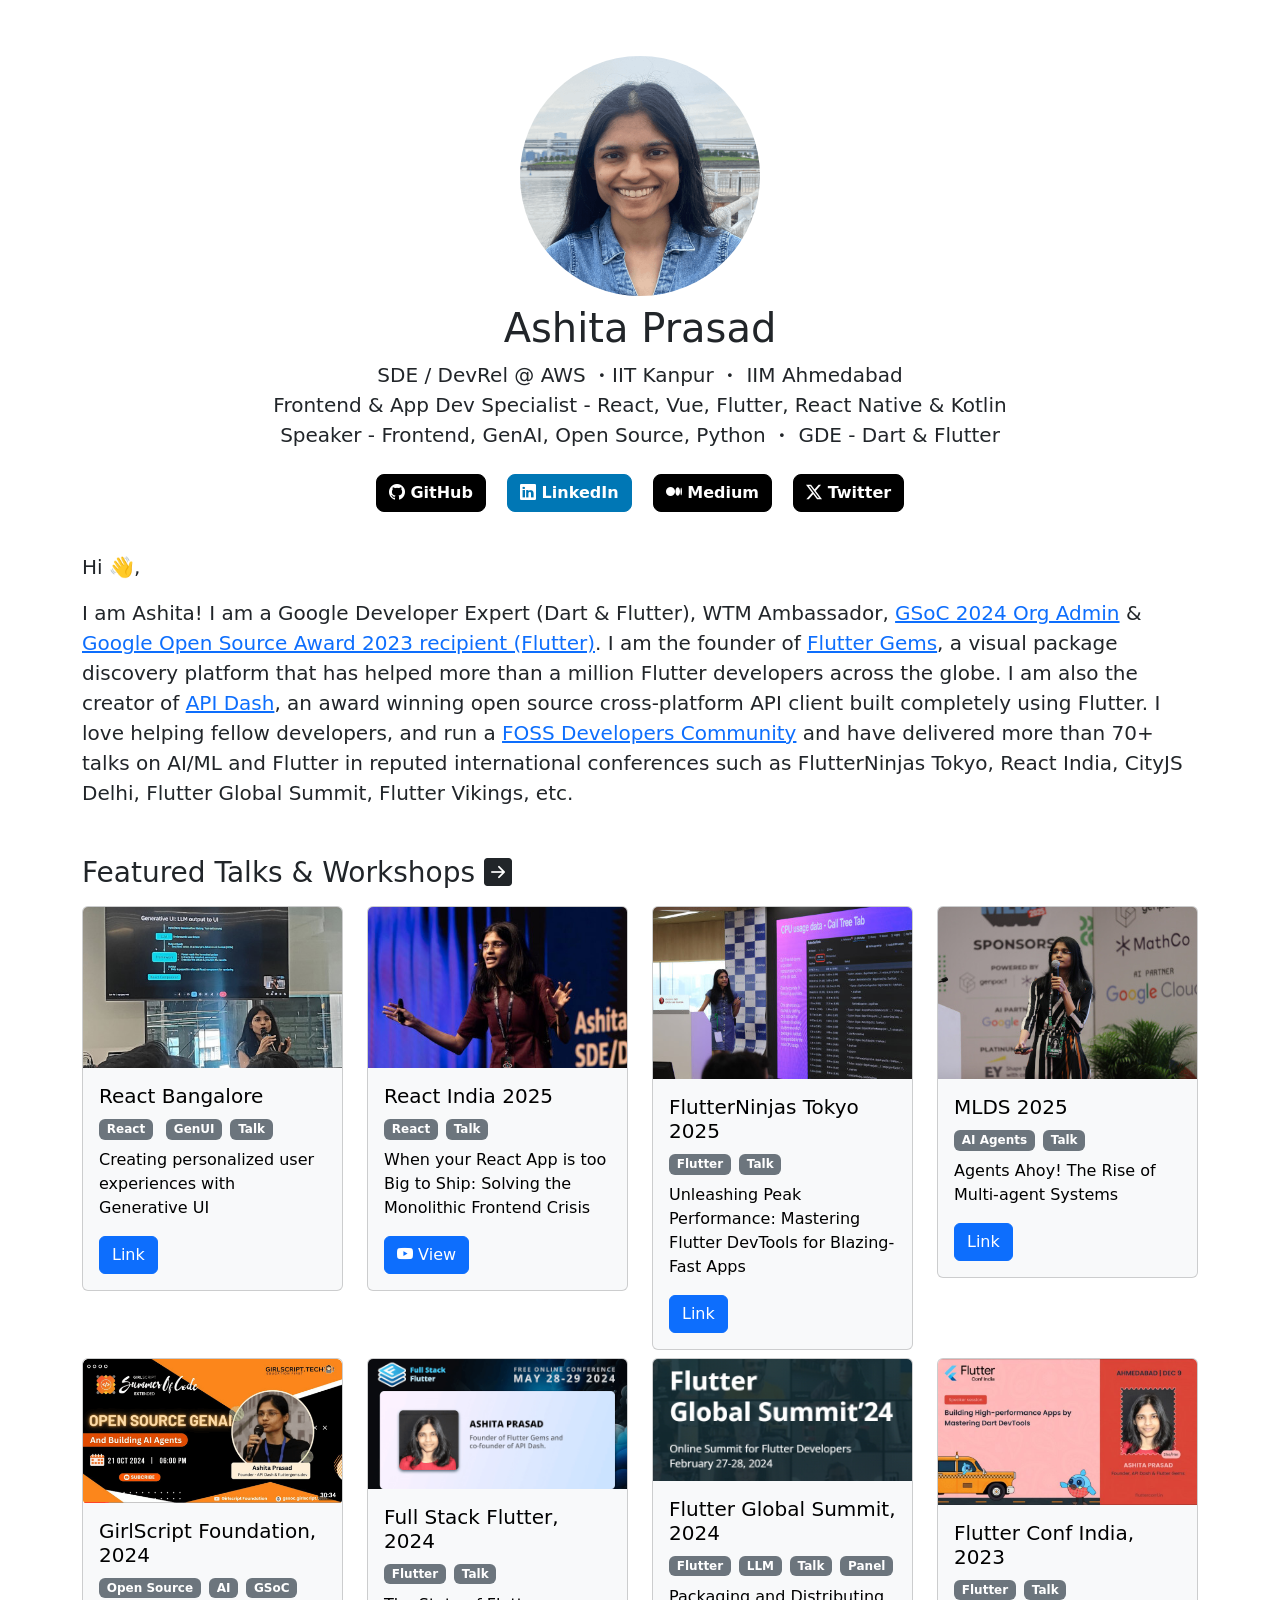
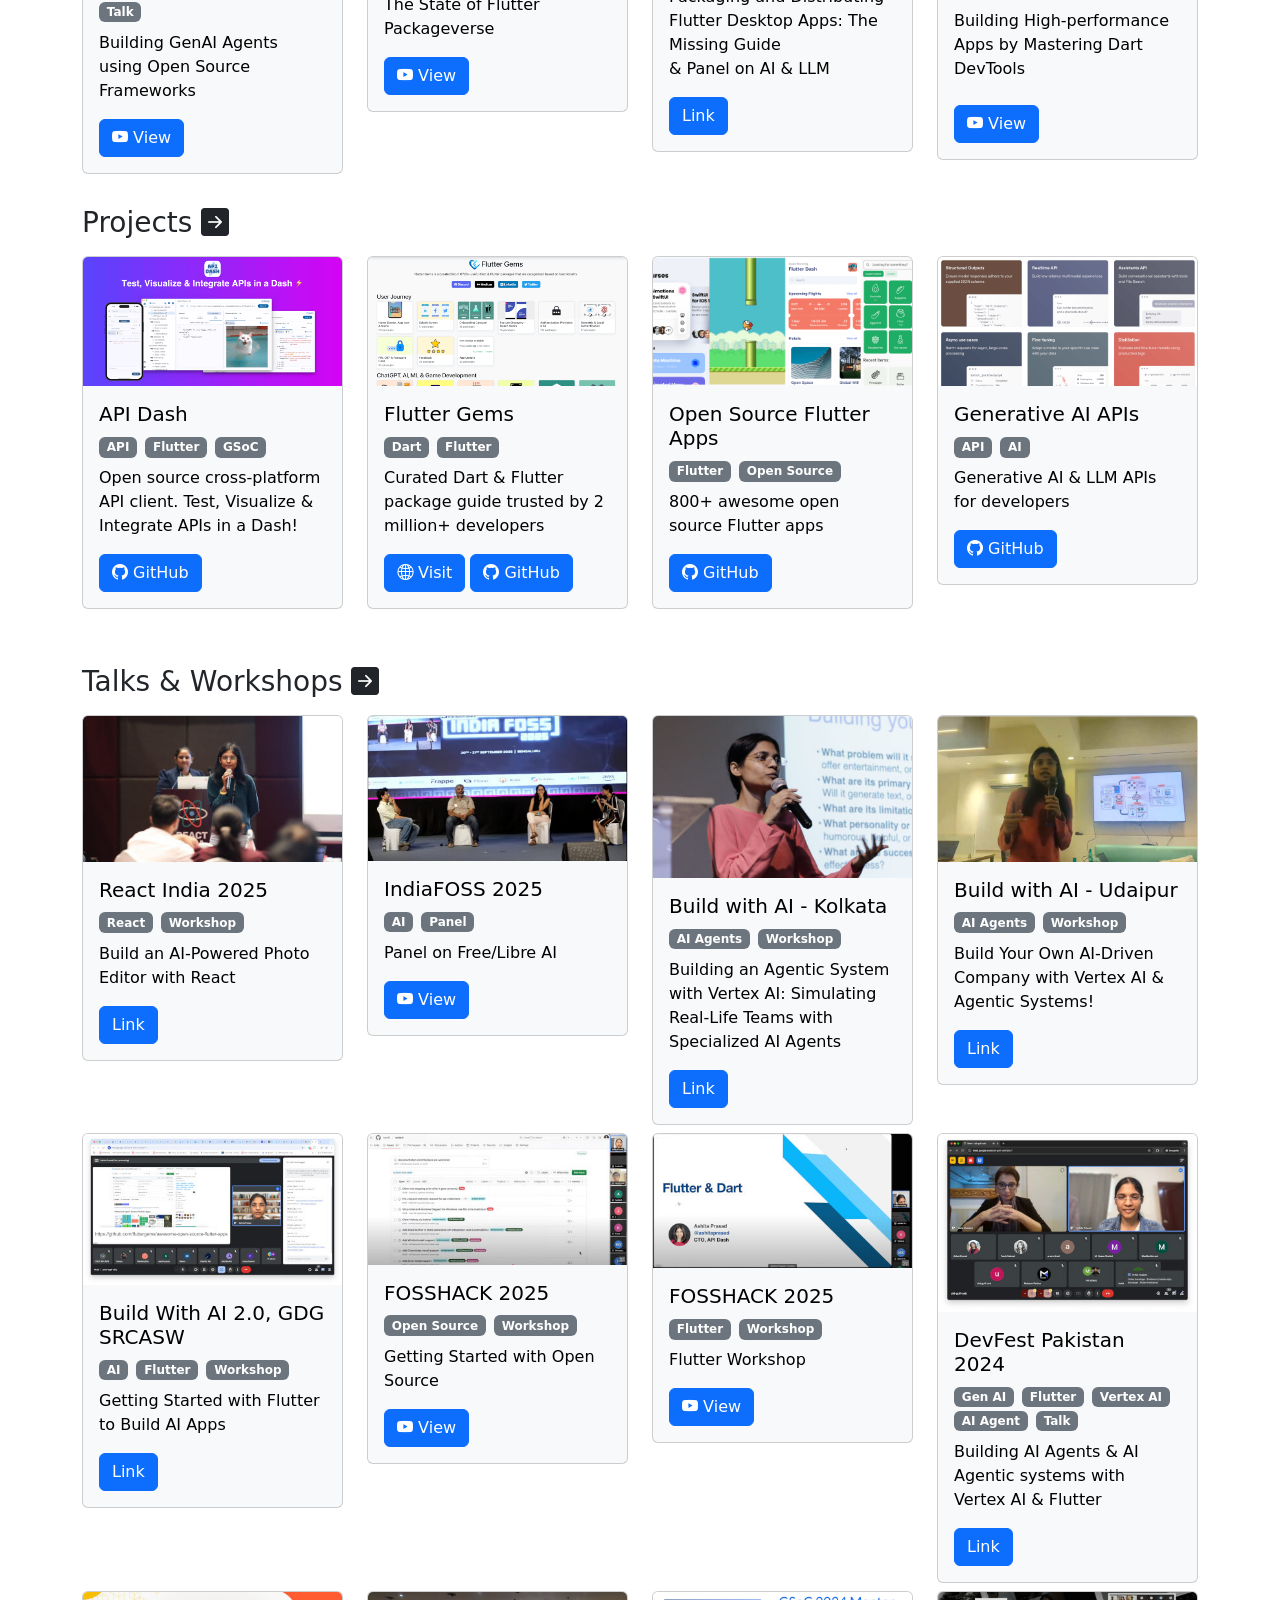
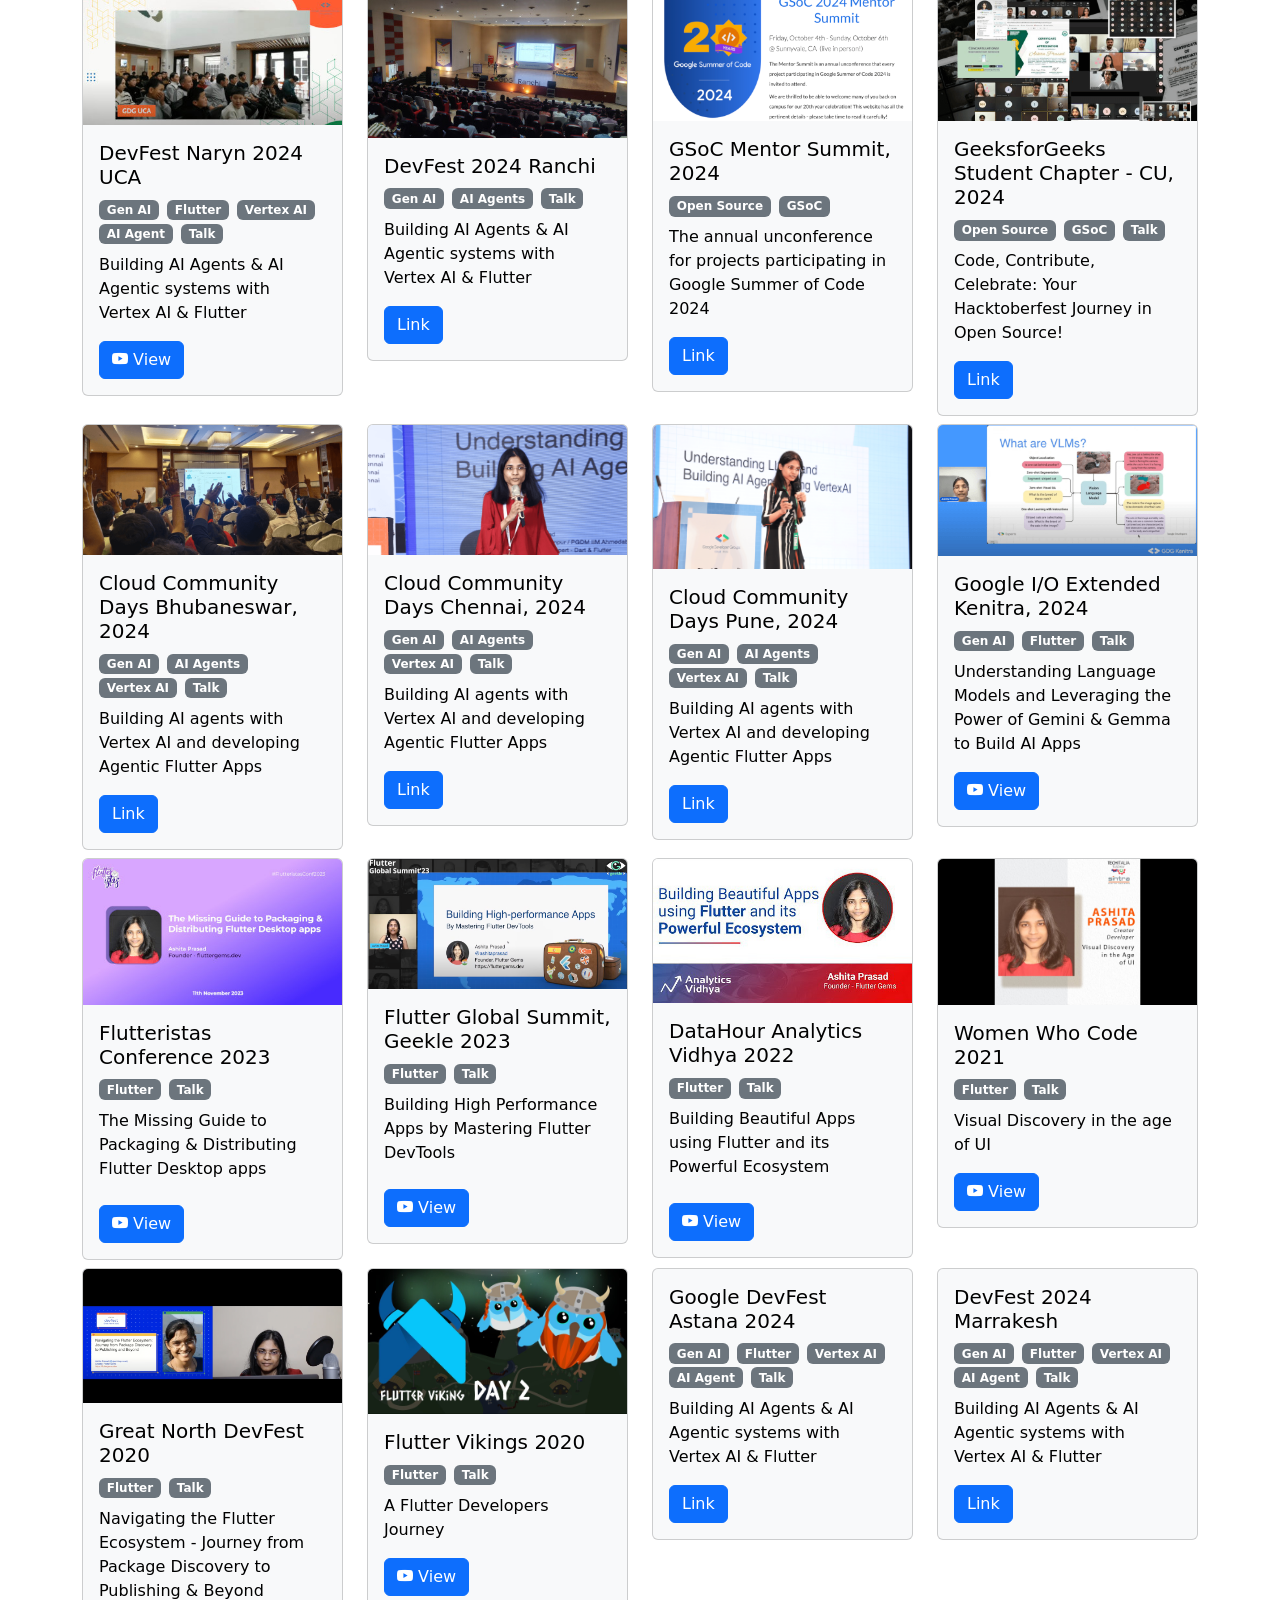
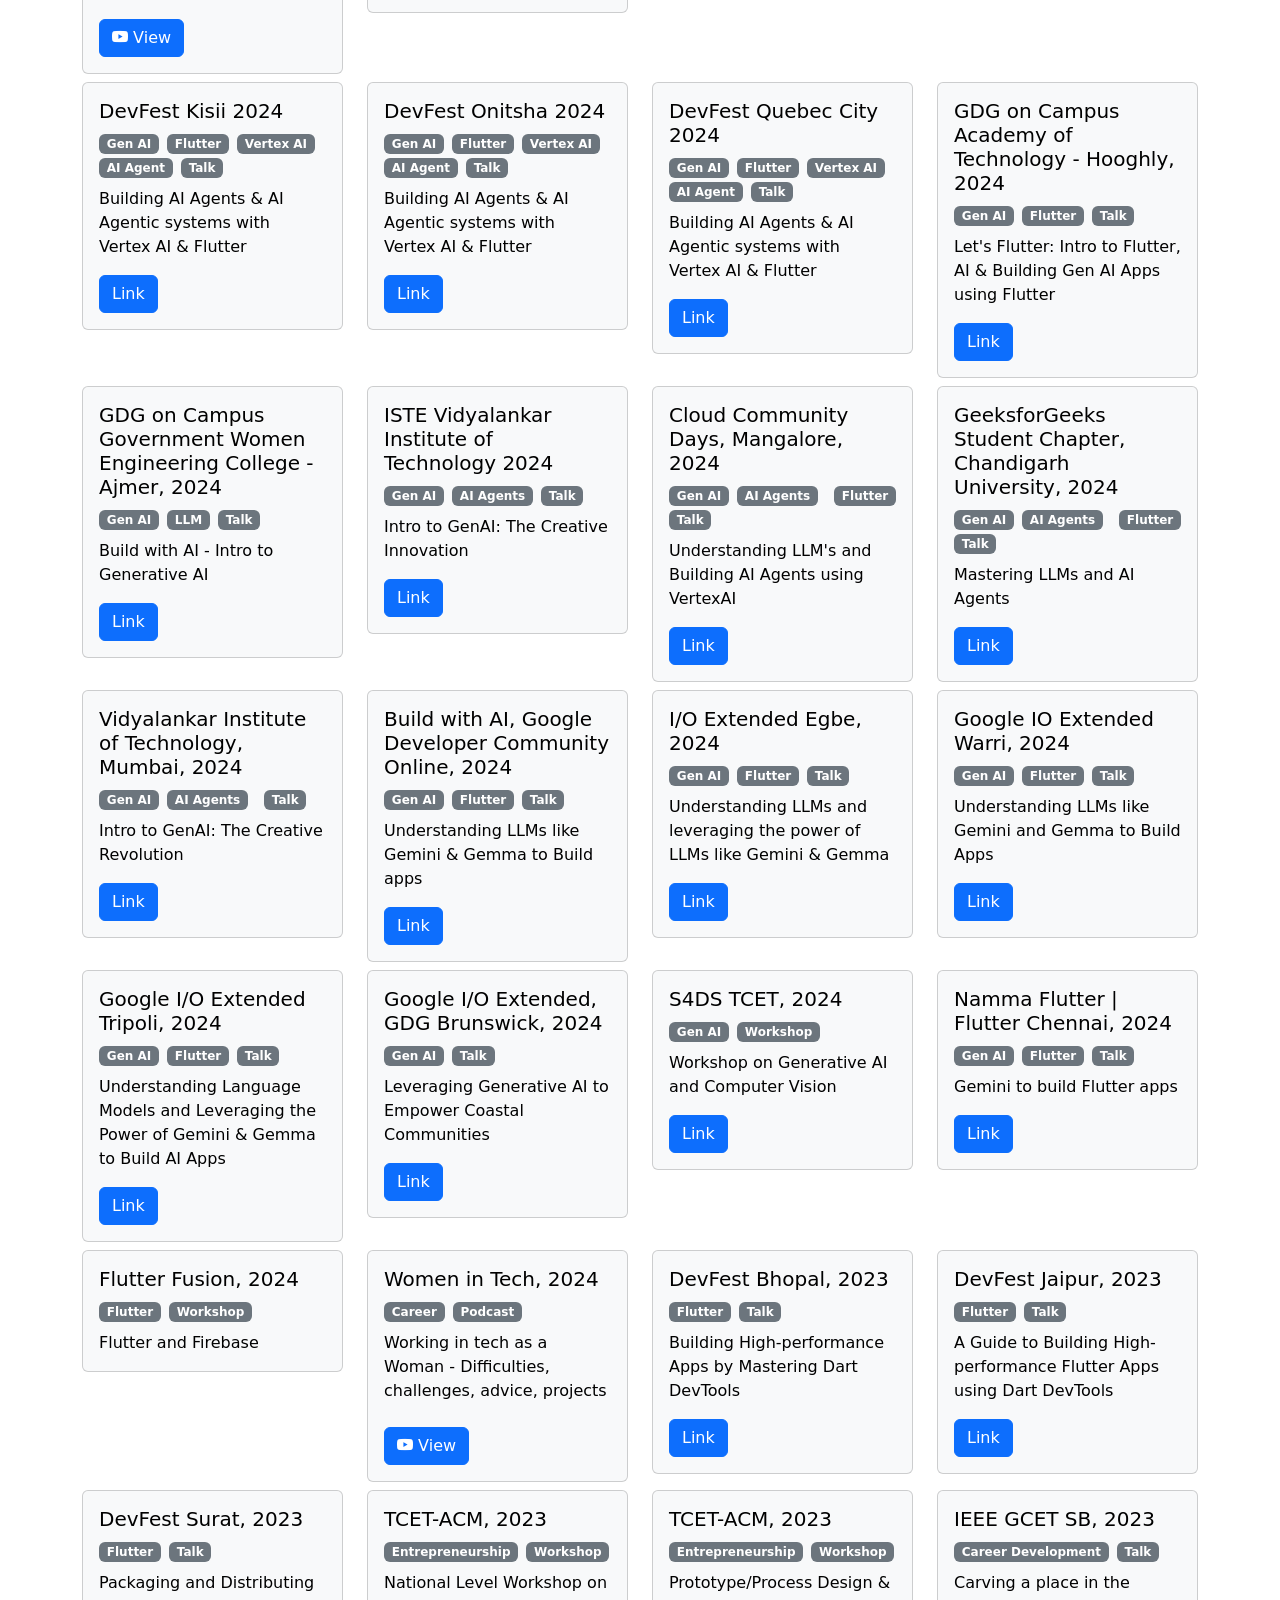
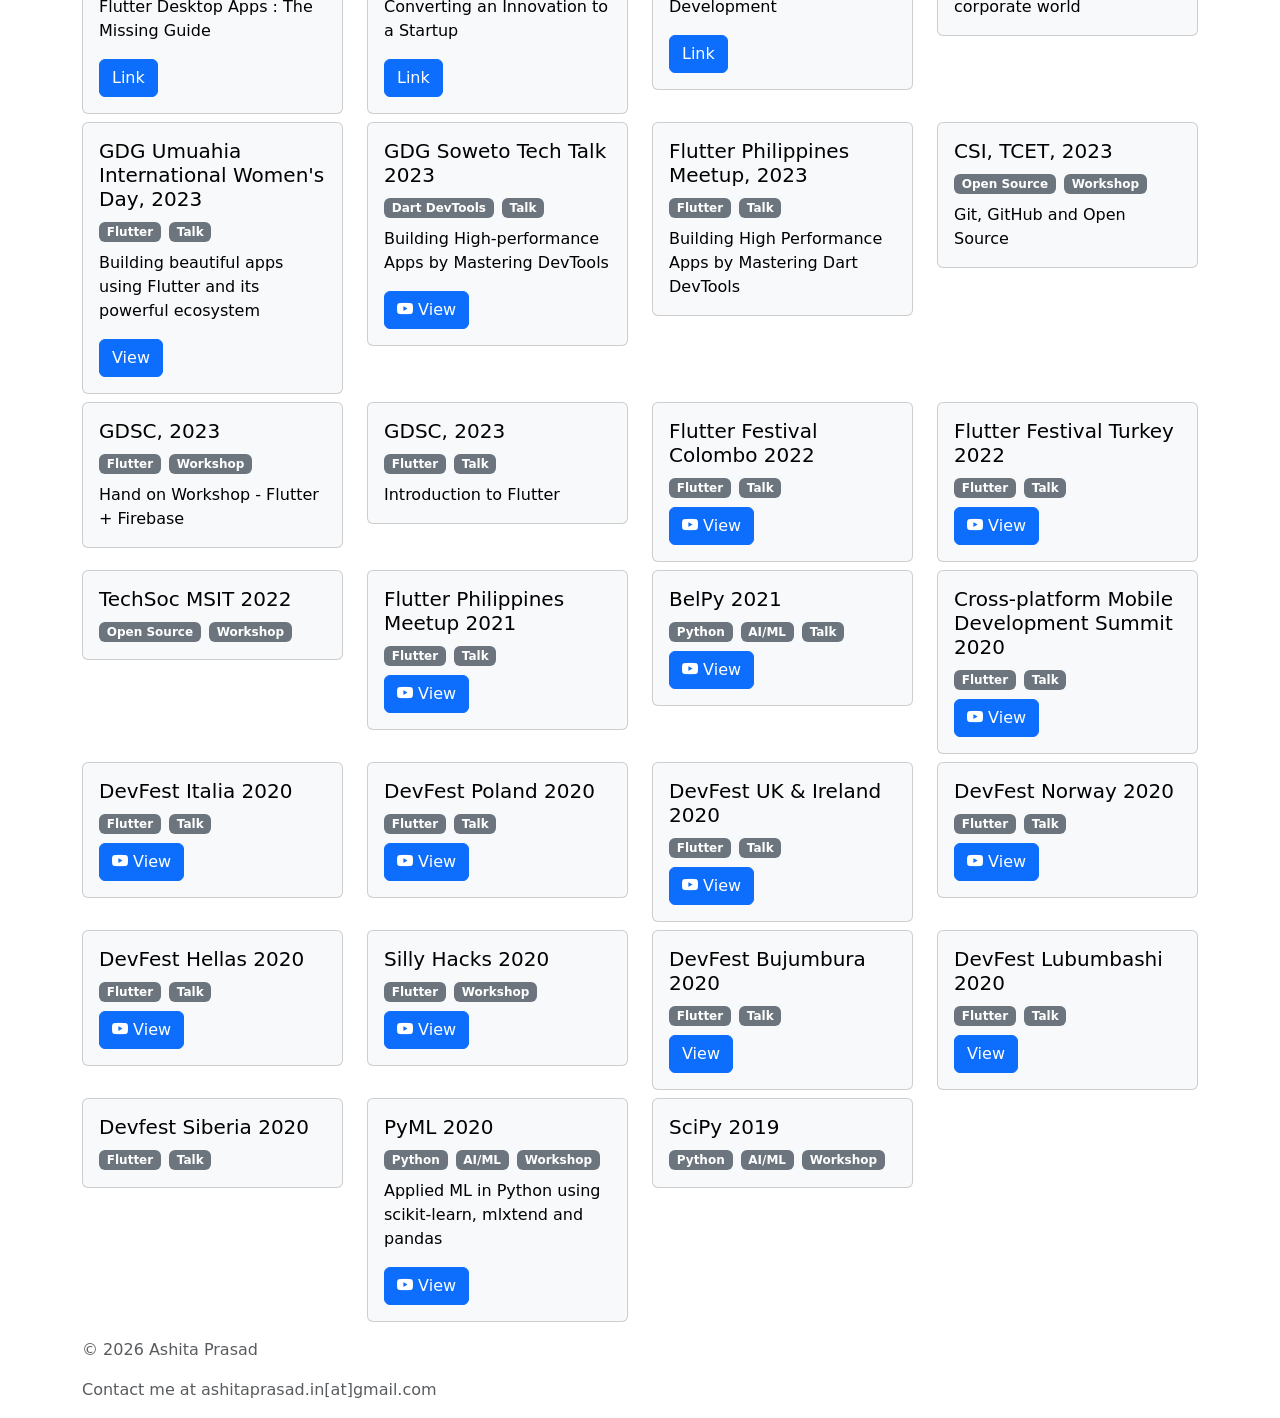
==== commit 888b5ec8: "Update index.html" ====
--- a/index.html
+++ b/index.html
@@ -1,48 +1,336 @@
 <!DOCTYPE html>
 <html>
   <head>
-    <meta charset="utf-8">
-    <meta name="viewport" content="width=device-width, initial-scale=1.0">
+    <meta charset="utf-8" />
+    <meta name="viewport" content="width=device-width, initial-scale=1.0" />
     <title>Ashita Prasad</title>
-    <link rel="icon" href="/media/favicon.png">
+    <link rel="icon" href="/media/favicon.png" />
 
-    <meta name="keywords" content="flutter,dart,packages,pub,dev,plugins,kotlin,android,swift">
-    <meta name="description" content="Ashita Prasad is an opensource enthusiast and creator of fluttergems.dev, a curated package guide for the Flutter Ecosystem.">
-    <meta name="author" content="Ashita Prasad">
-    <meta property="og:title" content="Ashita Prasad">
-    <meta property="og:description" content="Ashita Prasad is an opensource enthusiast and creator of fluttergems.dev, a curated package guide for the Flutter Ecosystem.">
-    <meta property="og:image" content="https://ashitaprasad.github.io/media/banner.png">
-    <meta property="og:url" content="https://ashitaprasad.github.io/"> 
-    <meta http-equiv='content-language' content='en-us'>
+    <meta
+      name="keywords"
+      content="flutter,dart,packages,pub,dev,plugins,kotlin,android,swift"
+    />
+    <meta
+      name="description"
+      content="Ashita Prasad is an opensource enthusiast and creator of API Dash & fluttergems.dev, a curated package guide for the Flutter Ecosystem."
+    />
+    <meta name="author" content="Ashita Prasad" />
+    <meta property="og:title" content="Ashita Prasad" />
+    <meta
+      property="og:description"
+      content="Ashita Prasad is an open source enthusiast and creator of API Dash & fluttergems.dev, a curated package guide for the Flutter Ecosystem."
+    />
+    <meta
+      property="og:image"
+      content="https://ashitaprasad.github.io/media/banner.png"
+    />
+    <meta property="og:url" content="https://ashitaprasad.github.io/" />
+    <meta http-equiv="content-language" content="en-us" />
 
-    <link href="https://cdn.jsdelivr.net/npm/bootstrap@5.2.0/dist/css/bootstrap.min.css" rel="stylesheet" integrity="sha384-gH2yIJqKdNHPEq0n4Mqa/HGKIhSkIHeL5AyhkYV8i59U5AR6csBvApHHNl/vI1Bx" crossorigin="anonymous">
-    <link rel="stylesheet" href="https://cdn.jsdelivr.net/npm/bootstrap-icons@1.11.3/font/bootstrap-icons.min.css">
-    <link href="/album.css" rel="stylesheet">
+    <link
+      href="https://cdn.jsdelivr.net/npm/bootstrap@5.2.0/dist/css/bootstrap.min.css"
+      rel="stylesheet"
+      integrity="sha384-gH2yIJqKdNHPEq0n4Mqa/HGKIhSkIHeL5AyhkYV8i59U5AR6csBvApHHNl/vI1Bx"
+      crossorigin="anonymous"
+    />
+    <link
+      rel="stylesheet"
+      href="https://cdn.jsdelivr.net/npm/bootstrap-icons@1.11.3/font/bootstrap-icons.min.css"
+    />
+    <link href="/album.css" rel="stylesheet" />
   </head>
 
   <body>
     <main role="main">
       <section class="text-center pt-5">
         <div class="container">
-          <img style="max-height: 240px;" class="rounded-circle my-2" src="/media/ashita-gde.png" alt="">
-          <h1 >Ashita Prasad</h1>
-          <p class="lead">Google Developer Expert - Dart & Flutter<br> 
-            Speaker - GenAI, Open Source, Flutter, Python <i class="bi bi-dot"></i> IIM Ahmedabad <i class="bi bi-dot"></i> IIT Kanpur</p>
+          <img
+            style="max-height: 240px"
+            class="rounded-circle my-2"
+            src="/media/ashita-profile-sm.png"
+            alt=""
+          />
+          <h1>Ashita Prasad</h1>
+          <p class="lead">
+            SDE / DevRel @ AWS <i class="bi bi-dot"></i>IIT Kanpur
+            <i class="bi bi-dot"></i> IIM Ahmedabad<br />
+            <b>Frontend & App Dev Specialist</b> - React, Vue, Flutter, React
+            Native & Kotlin <br />
+            <b>Speaker</b> - Frontend, GenAI, Open Source, Python
+            <i class="bi bi-dot"></i> GDE - Dart & Flutter
+          </p>
           <p>
-            <a href="https://github.com/ashitaprasad" target="_blank" class="btn btn-mu-primary my-2 mx-2"><i class="bi bi-github"> </i>GitHub</a>
-            <a href="https://www.linkedin.com/in/ashitaprasad/" target="_blank" class="btn btn-lk-primary my-2 mx-2"><i class="bi bi-linkedin"> </i>LinkedIn</a>
-            <a href="https://medium.com/@fluttergems" target="_blank" class="btn btn-mu-primary my-2 mx-2"><i class="bi bi-medium"> </i>Medium</a> 
-            <a href="https://twitter.com/ashitaprasad" target="_blank" class="btn btn-tw-primary my-2 mx-2"><i class="bi bi-twitter-x"> </i>Twitter</a>      
+            <a
+              href="https://github.com/ashitaprasad"
+              target="_blank"
+              class="btn btn-mu-primary my-2 mx-2"
+              ><i class="bi bi-github"> </i>GitHub</a
+            >
+            <a
+              href="https://www.linkedin.com/in/ashitaprasad/"
+              target="_blank"
+              class="btn btn-lk-primary my-2 mx-2"
+              ><i class="bi bi-linkedin"> </i>LinkedIn</a
+            >
+            <a
+              href="https://medium.com/@fluttergems"
+              target="_blank"
+              class="btn btn-mu-primary my-2 mx-2"
+              ><i class="bi bi-medium"> </i>Medium</a
+            >
+            <a
+              href="https://x.com/ashitaprasad"
+              target="_blank"
+              class="btn btn-tw-primary my-2 mx-2"
+              ><i class="bi bi-twitter-x"> </i>Twitter</a
+            >
           </p>
         </div>
       </section>
       <div class="container py-3">
+        <p class="lead">Hi 👋,</p>
         <p class="lead">
-          Hi 👋, 
+          I am Ashita! I am a Google Developer Expert (Dart & Flutter), WTM
+          Ambassador,
+          <a
+            href="https://summerofcode.withgoogle.com/programs/2024/organizations/api-dash"
+            target="_blank"
+            >GSoC 2024 Org Admin</a
+          >
+          &
+          <a
+            href="https://opensource.googleblog.com/2023/05/google-open-source-peer-bonus-program-announces-first-group-of-winners-2023.html"
+            target="_blank"
+            >Google Open Source Award 2023 recipient (Flutter)</a
+          >. I am the founder of
+          <a href="https://fluttergems.dev" target="_blank">Flutter Gems</a>, a
+          visual package discovery platform that has helped more than a million
+          Flutter developers across the globe. I am also the creator of
+          <a href="https://github.com/foss42/apidash" target="_blank"
+            >API Dash</a
+          >, an award winning open source cross-platform API client built
+          completely using Flutter. I love helping fellow developers, and run a
+          <a href="https://bit.ly/fgfossd" target="_blank"
+            >FOSS Developers Community</a
+          >
+          and have delivered more than 70+ talks on AI/ML and Flutter in reputed
+          international conferences such as FlutterNinjas Tokyo, React India,
+          CityJS Delhi, Flutter Global Summit, Flutter Vikings, etc.
         </p>
-        <p class="lead">
-          I am Ashita! I am a Google Developer Expert (Dart & Flutter), WTM Ambassador, <a href="https://summerofcode.withgoogle.com/programs/2024/organizations/api-dash" target="_blank">GSoC 2024 Org Admin</a> & <a href="https://opensource.googleblog.com/2023/05/google-open-source-peer-bonus-program-announces-first-group-of-winners-2023.html" target="_blank">Google Open Source Award 2023 recipient (Flutter)</a>. I am the  founder of <a href="https://fluttergems.dev" target="_blank">Flutter Gems</a>, a visual package discovery platform that has helped more than a million Flutter developers across the globe. I am also the creator of <a href="https://github.com/foss42/apidash" target="_blank">API Dash</a>, an award winning open source cross-platform API client built completely using Flutter. I love helping fellow developers, and run a <a href="https://bit.ly/fgfossd" target="_blank">FOSS Developers Community</a> and have delivered more than 50+ talks on AI/ML and Flutter in reputed international conferences such as Flutter Global Summit, Flutter Vikings, Flutter Festival, Google DevFest, Flutter Forward Extended, etc.
-        </p>
+      </div>
+      <div class="container py-3">
+        <h3>
+          Featured Talks & Workshops
+          <i class="bi bi-arrow-right-square-fill"></i>
+        </h3>
+        <div class="row">
+          <div class="col-6 col-md-4 col-xl-3 pt-2">
+            <div class="card text-bg-light">
+              <img
+                src="/media/thumbs/react-bangalore.jpeg"
+                class="card-img-top"
+                alt="React Bangalore"
+              />
+              <div class="card-body">
+                <h5 class="card-title">React Bangalore</h5>
+                <span class="badge text-bg-secondary">React</span
+                ><span class="px-1"></span>
+                <span class="badge text-bg-secondary">GenUI</span
+                ><span class="px-1"></span
+                ><span class="badge text-bg-secondary">Talk</span><br />
+                <p class="pt-2 card-text">
+                  Creating personalized user experiences with Generative UI
+                </p>
+                <a
+                  href="https://www.meetup.com/reactjs-bangalore/events/311744342/"
+                  target="_blank"
+                  class="btn btn-primary"
+                  >Link</a
+                >
+              </div>
+            </div>
+          </div>
+          <div class="col-6 col-md-4 col-xl-3 pt-2">
+            <div class="card text-bg-light">
+              <img
+                src="/media/thumbs/react-india.jpg"
+                class="card-img-top"
+                alt="React India 2025"
+              />
+              <div class="card-body">
+                <h5 class="card-title">React India 2025</h5>
+                <span class="badge text-bg-secondary">React</span
+                ><span class="px-1"></span
+                ><span class="badge text-bg-secondary">Talk</span><br />
+                <p class="pt-2 card-text">
+                  When your React App is too Big to Ship: Solving the Monolithic
+                  Frontend Crisis
+                </p>
+                <a
+                  href="https://www.youtube.com/watch?v=2WhnaM9W0ao"
+                  target="_blank"
+                  class="btn btn-primary"
+                  ><i class="bi bi-youtube"> </i> View</a
+                >
+              </div>
+            </div>
+          </div>
+          <div class="col-6 col-md-4 col-xl-3 pt-2">
+            <div class="card text-bg-light">
+              <img
+                src="/media/thumbs/flutterninjas.jpg"
+                class="card-img-top"
+                alt="FlutterNinjas Tokyo 2025"
+              />
+              <div class="card-body">
+                <h5 class="card-title">FlutterNinjas Tokyo 2025</h5>
+                <span class="badge text-bg-secondary">Flutter</span
+                ><span class="px-1"></span
+                ><span class="badge text-bg-secondary">Talk</span><br />
+                <p class="pt-2 card-text">
+                  Unleashing Peak Performance: Mastering Flutter DevTools for
+                  Blazing-Fast Apps
+                </p>
+                <a
+                  href="https://flutterninjas.dev/"
+                  target="_blank"
+                  class="btn btn-primary"
+                  >Link</a
+                >
+              </div>
+            </div>
+          </div>
+          <div class="col-6 col-md-4 col-xl-3 pt-2">
+            <div class="card text-bg-light">
+              <img
+                src="/media/thumbs/mlds.jpg"
+                class="card-img-top"
+                alt="MLDS 2025"
+              />
+              <div class="card-body">
+                <h5 class="card-title">MLDS 2025</h5>
+                <span class="badge text-bg-secondary">AI Agents</span
+                ><span class="px-1"></span
+                ><span class="badge text-bg-secondary">Talk</span><br />
+                <p class="pt-2 card-text">
+                  Agents Ahoy! The Rise of Multi-agent Systems
+                </p>
+                <a
+                  href="https://mlds.analyticsindiamag.com/speakers/speakers/speakers-2025/"
+                  target="_blank"
+                  class="btn btn-primary"
+                  >Link</a
+                >
+              </div>
+            </div>
+          </div>
+          <div class="col-6 col-md-4 col-xl-3 pt-2">
+            <div class="card text-bg-light">
+              <img
+                src="/media/thumbs/ai-gssoc.png"
+                class="card-img-top"
+                alt="GirlScript Foundation, 2024"
+              />
+              <div class="card-body">
+                <h5 class="card-title">GirlScript Foundation, 2024</h5>
+                <span class="badge text-bg-secondary">Open Source</span
+                ><span class="px-1"></span
+                ><span class="badge text-bg-secondary">AI</span
+                ><span class="px-1"></span
+                ><span class="badge text-bg-secondary">GSoC</span
+                ><span class="px-1"></span
+                ><span class="badge text-bg-secondary">Talk</span><br />
+                <p class="pt-2 card-text">
+                  Building GenAI Agents using Open Source Frameworks
+                </p>
+                <a
+                  href="https://www.youtube.com/live/Mz0v4UhOrxM?t=19s"
+                  target="_blank"
+                  class="btn btn-primary"
+                  ><i class="bi bi-youtube"> </i> View</a
+                >
+              </div>
+            </div>
+          </div>
+          <div class="col-6 col-md-4 col-xl-3 pt-2">
+            <div class="card text-bg-light">
+              <img
+                src="/media/thumbs/fsf24.png"
+                class="card-img-top"
+                alt="Fullstack Flutter 2024"
+              />
+              <div class="card-body">
+                <h5 class="card-title">Full Stack Flutter, 2024</h5>
+                <span class="badge text-bg-secondary">Flutter</span
+                ><span class="px-1"></span
+                ><span class="badge text-bg-secondary">Talk</span><br />
+                <p class="pt-2 card-text">The State of Flutter Packageverse</p>
+                <a
+                  href="https://www.youtube.com/live/gLS3074bdsw?t=12219s"
+                  target="_blank"
+                  class="btn btn-primary"
+                >
+                  <i class="bi bi-youtube"> </i> View</a
+                >
+              </div>
+            </div>
+          </div>
+          <div class="col-6 col-md-4 col-xl-3 pt-2">
+            <div class="card text-bg-light">
+              <img
+                src="/media/thumbs/fgs24.png"
+                class="card-img-top"
+                alt="Flutter Global Summit 2024"
+              />
+              <div class="card-body">
+                <h5 class="card-title">Flutter Global Summit, 2024</h5>
+                <span class="badge text-bg-secondary">Flutter</span
+                ><span class="px-1"></span
+                ><span class="badge text-bg-secondary">LLM</span
+                ><span class="px-1"></span
+                ><span class="badge text-bg-secondary">Talk</span
+                ><span class="px-1"></span
+                ><span class="badge text-bg-secondary">Panel</span><br />
+                <p class="pt-2 card-text">
+                  Packaging and Distributing Flutter Desktop Apps: The Missing
+                  Guide <br />
+                  & Panel on AI & LLM
+                </p>
+                <a
+                  href="https://geekle.us/schedule/flutter24"
+                  target="_blank"
+                  class="btn btn-primary"
+                >
+                  Link</a
+                >
+              </div>
+            </div>
+          </div>
+          <div class="col-6 col-md-4 col-xl-3 pt-2">
+            <div class="card text-bg-light">
+              <img
+                src="/media/thumbs/fcf 2024.jpeg"
+                class="card-img-top"
+                alt="Flutteristas Conf 2023"
+              />
+              <div class="card-body">
+                <h5 class="card-title">Flutter Conf India, 2023</h5>
+                <span class="badge text-bg-secondary">Flutter</span
+                ><span class="px-1"></span
+                ><span class="badge text-bg-secondary">Talk</span><br />
+                <p class="pt-2 card-text">
+                  Building High-performance Apps by Mastering Dart DevTools
+                </p>
+                <a
+                  href="https://www.youtube.com/watch?v=_ppKzGEckA0"
+                  target="_blank"
+                  class="btn btn-primary mt-2"
+                  ><i class="bi bi-youtube"> </i> View</a
+                >
+              </div>
+            </div>
+          </div>
+        </div>
       </div>
 
       <div class="container py-3">
@@ -50,395 +338,1028 @@
         <div class="row">
           <div class="col-6 col-md-4 col-xl-3 pt-2">
             <div class="card text-bg-light">
-              <img src="/media/thumbs/apidash.png" class="card-img-top" alt="API Dash">
+              <img
+                src="/media/thumbs/apidash.png"
+                class="card-img-top"
+                alt="API Dash"
+              />
               <div class="card-body">
                 <h5 class="card-title">API Dash</h5>
-                <span class="badge text-bg-secondary">API</span><span class="px-1"></span><span class="badge text-bg-secondary">Flutter</span><span class="px-1"></span><span class="badge text-bg-secondary">GSoC</span><br/>
-                <p class="pt-2 card-text">Open source cross-platform API client. Test, Visualize & Integrate APIs in a Dash! </p>
-                <a href="https://github.com/foss42/apidash" target="_blank" class="btn btn-primary"> <i class="bi bi-github"> </i>GitHub</a>
-              </div>
-            </div>
-          </div>
-          <div class="col-6 col-md-4 col-xl-3 pt-2">
-            <div class="card text-bg-light">
-              <img src="/media/thumbs/fluttergems.png" class="card-img-top" alt="Flutter Gems">
+                <span class="badge text-bg-secondary">API</span
+                ><span class="px-1"></span
+                ><span class="badge text-bg-secondary">Flutter</span
+                ><span class="px-1"></span
+                ><span class="badge text-bg-secondary">GSoC</span><br />
+                <p class="pt-2 card-text">
+                  Open source cross-platform API client. Test, Visualize &
+                  Integrate APIs in a Dash!
+                </p>
+                <a
+                  href="https://github.com/foss42/apidash"
+                  target="_blank"
+                  class="btn btn-primary"
+                >
+                  <i class="bi bi-github"> </i>GitHub</a
+                >
+              </div>
+            </div>
+          </div>
+          <div class="col-6 col-md-4 col-xl-3 pt-2">
+            <div class="card text-bg-light">
+              <img
+                src="/media/thumbs/fluttergems.png"
+                class="card-img-top"
+                alt="Flutter Gems"
+              />
               <div class="card-body">
                 <h5 class="card-title">Flutter Gems</h5>
-                <span class="badge text-bg-secondary">Dart</span><span class="px-1"></span><span class="badge text-bg-secondary">Flutter</span><br/>
-                <p class="pt-2 card-text">Curated Dart & Flutter package guide trusted by 2 million+ developers</p>
-                <a href="https://fluttergems.dev/" target="_blank" class="btn btn-primary"><i class="bi bi-globe2"> </i>Visit</a>
-                <a href="https://github.com/fluttergems/fluttergems" target="_blank" class="btn btn-primary"><i class="bi bi-github"> </i>GitHub</a>
-              </div>
-            </div>
-          </div>
-          <div class="col-6 col-md-4 col-xl-3 pt-2">
-            <div class="card text-bg-light">
-              <img src="/media/thumbs/flutterapps.png" class="card-img-top" alt="Open Source Flutter Apps">
+                <span class="badge text-bg-secondary">Dart</span
+                ><span class="px-1"></span
+                ><span class="badge text-bg-secondary">Flutter</span><br />
+                <p class="pt-2 card-text">
+                  Curated Dart & Flutter package guide trusted by 2 million+
+                  developers
+                </p>
+                <a
+                  href="https://fluttergems.dev/"
+                  target="_blank"
+                  class="btn btn-primary"
+                  ><i class="bi bi-globe2"> </i>Visit</a
+                >
+                <a
+                  href="https://github.com/fluttergems/fluttergems"
+                  target="_blank"
+                  class="btn btn-primary"
+                  ><i class="bi bi-github"> </i>GitHub</a
+                >
+              </div>
+            </div>
+          </div>
+          <div class="col-6 col-md-4 col-xl-3 pt-2">
+            <div class="card text-bg-light">
+              <img
+                src="/media/thumbs/flutterapps.png"
+                class="card-img-top"
+                alt="Open Source Flutter Apps"
+              />
               <div class="card-body">
                 <h5 class="card-title">Open Source Flutter Apps</h5>
-                <span class="badge text-bg-secondary">Flutter</span><span class="px-1"></span><span class="badge text-bg-secondary">Open Source</span><br/>
-                <p class="pt-2 card-text">800+ awesome open source Flutter apps</p>
-                <a href="https://github.com/fluttergems/awesome-open-source-flutter-apps" target="_blank" class="btn btn-primary"><i class="bi bi-github"> </i>GitHub</a>
-              </div>
-            </div>
-          </div>
-          <div class="col-6 col-md-4 col-xl-3 pt-2">
-            <div class="card text-bg-light">
-              <img src="/media/thumbs/ai-api.png" class="card-img-top" alt="Generative AI APIs">
+                <span class="badge text-bg-secondary">Flutter</span
+                ><span class="px-1"></span
+                ><span class="badge text-bg-secondary">Open Source</span><br />
+                <p class="pt-2 card-text">
+                  800+ awesome open source Flutter apps
+                </p>
+                <a
+                  href="https://github.com/fluttergems/awesome-open-source-flutter-apps"
+                  target="_blank"
+                  class="btn btn-primary"
+                  ><i class="bi bi-github"> </i>GitHub</a
+                >
+              </div>
+            </div>
+          </div>
+          <div class="col-6 col-md-4 col-xl-3 pt-2">
+            <div class="card text-bg-light">
+              <img
+                src="/media/thumbs/ai-api.png"
+                class="card-img-top"
+                alt="Generative AI APIs"
+              />
               <div class="card-body">
                 <h5 class="card-title">Generative AI APIs</h5>
-                <span class="badge text-bg-secondary">API</span><span class="px-1"></span><span class="badge text-bg-secondary">AI</span><br/>
-                <p class="pt-2 card-text">Generative AI & LLM APIs for developers</p>
-                <a href="https://github.com/foss42/awesome-generative-ai-apis" target="_blank" class="btn btn-primary"><i class="bi bi-github"> </i>GitHub</a>
+                <span class="badge text-bg-secondary">API</span
+                ><span class="px-1"></span
+                ><span class="badge text-bg-secondary">AI</span><br />
+                <p class="pt-2 card-text">
+                  Generative AI & LLM APIs for developers
+                </p>
+                <a
+                  href="https://github.com/foss42/awesome-generative-ai-apis"
+                  target="_blank"
+                  class="btn btn-primary"
+                  ><i class="bi bi-github"> </i>GitHub</a
+                >
               </div>
             </div>
           </div>
         </div>
       </div>
+
       <div class="container py-3">
-      <h3>Featured Talks & Workshops <i class="bi bi-arrow-right-square-fill"></i></h3>
-      <div class="row">
-        <div class="col-6 col-md-4 col-xl-3 pt-2">
-          <div class="card text-bg-light">
-            <img src="/media/thumbs/ai-gssoc.png" class="card-img-top" alt="GirlScript Foundation, 2024">
-            <div class="card-body">
-              <h5 class="card-title">GirlScript Foundation, 2024</h5>
-              <span class="badge text-bg-secondary">Open Source</span><span class="px-1"></span><span class="badge text-bg-secondary">AI</span><span class="px-1"></span><span class="badge text-bg-secondary">GSoC</span><span class="px-1"></span><span class="badge text-bg-secondary">Talk</span><br/>
-              <p class="pt-2 card-text">Building GenAI Agents using Open Source Frameworks</p>
-              <a href="https://www.youtube.com/live/Mz0v4UhOrxM?t=19s" target="_blank" class="btn btn-primary">Link</a>
-            </div>
-          </div>
-        </div>
-        <div class="col-6 col-md-4 col-xl-3 pt-2">
-          <div class="card text-bg-light">
-            <img src="/media/thumbs/gsocms24.png" class="card-img-top" alt="GSoC Mentor Summit, 2024">
-            <div class="card-body">
-              <h5 class="card-title">GSoC Mentor Summit, 2024</h5>
-              <span class="badge text-bg-secondary">Open Source</span><span class="px-1"></span><span class="badge text-bg-secondary">GSoC</span><br/>
-              <p class="pt-2 card-text">The annual unconference for projects participating in Google Summer of Code 2024</p>
-              <a href="https://sites.google.com/view/2024mentorsummit/home" target="_blank" class="btn btn-primary">Link</a>
-            </div>
-          </div>
-        </div>
-        <div class="col-6 col-md-4 col-xl-3 pt-2">
-          <div class="card text-bg-light">
-            <img src="/media/thumbs/hacktoberfestgfgcu.png" class="card-img-top" alt="GeeksforGeeks Student Chapter - CU, 2024">
-            <div class="card-body">
-              <h5 class="card-title">GeeksforGeeks Student Chapter - CU, 2024</h5>
-              <span class="badge text-bg-secondary">Open Source</span><span class="px-1"></span><span class="badge text-bg-secondary">GSoC</span><span class="px-1"></span><span class="badge text-bg-secondary">Talk</span><br/>
-              <p class="pt-2 card-text">Code, Contribute, Celebrate: Your Hacktoberfest Journey in Open Source!</p>
-              <a href="https://www.linkedin.com/posts/geeksforgeeks-student-chapter-cu_hacktoberfest-opensource-communitylearning-activity-7248335095588118528-u5vJ/" target="_blank" class="btn btn-primary">Link</a>
-            </div>
-          </div>
-        </div>
-        <div class="col-6 col-md-4 col-xl-3 pt-2">
-          <div class="card text-bg-light">
-            <img src="/media/thumbs/ccdbbsr.png" class="card-img-top" alt="Cloud Community Days Bhubaneswar">
-            <div class="card-body">
-              <h5 class="card-title">Cloud Community Days Bhubaneswar, 2024</h5>
-              <span class="badge text-bg-secondary">Gen AI</span><span class="px-1"></span><span class="badge text-bg-secondary">AI Agents</span><span class="px-1"></span><span class="badge text-bg-secondary">Vertex AI</span><span class="px-1"></span><span class="badge text-bg-secondary">Talk</span><br/>
-              <p class="pt-2 card-text">Building AI agents with Vertex AI and developing Agentic Flutter Apps</p>
-              <a href="https://www.gdgbbsr.com/event/ccd-2024/" target="_blank" class="btn btn-primary">Link</a>
-            </div>
-          </div>
-        </div>
-        <div class="col-6 col-md-4 col-xl-3 pt-2">
-          <div class="card text-bg-light">
-            <img src="/media/thumbs/ccdchennai.png" class="card-img-top" alt="Cloud Community Days Chennai">
-            <div class="card-body">
-              <h5 class="card-title">Cloud Community Days Chennai, 2024</h5>
-              <span class="badge text-bg-secondary">Gen AI</span><span class="px-1"></span><span class="badge text-bg-secondary">AI Agents</span><span class="px-1"></span><span class="badge text-bg-secondary">Vertex AI</span><span class="px-1"></span><span class="badge text-bg-secondary">Talk</span><br/>
-              <p class="pt-2 card-text">Building AI agents with Vertex AI and developing Agentic Flutter Apps</p>
-              <a href="https://gdg.community.dev/events/details/google-gdg-cloud-chennai-presents-google-cloud-community-day-2024-chennai/" target="_blank" class="btn btn-primary">Link</a>
-            </div>
-          </div>
-        </div>
-        <div class="col-6 col-md-4 col-xl-3 pt-2">
-          <div class="card text-bg-light">
-            <img src="/media/thumbs/ccdpune.png" class="card-img-top" alt="Cloud Community Days Pune">
-            <div class="card-body">
-              <h5 class="card-title">Cloud Community Days Pune, 2024</h5>
-              <span class="badge text-bg-secondary">Gen AI</span><span class="px-1"></span><span class="badge text-bg-secondary">AI Agents</span><span class="px-1"></span><span class="badge text-bg-secondary">Vertex AI</span><span class="px-1"></span><span class="badge text-bg-secondary">Talk</span><br/>
-              <p class="pt-2 card-text">Building AI agents with Vertex AI and developing Agentic Flutter Apps</p>
-              <a href="https://ccd.gdgcloudpune.com/" target="_blank" class="btn btn-primary">Link</a>
-            </div>
-          </div>
-        </div>
-        <div class="col-6 col-md-4 col-xl-3 pt-2">
-          <div class="card text-bg-light">
-            <img src="/media/thumbs/gdg kenitra.png" class="card-img-top" alt="GDG Kenitra 2024">
-            <div class="card-body">
-              <h5 class="card-title">Google I/O Extended Kenitra, 2024</h5>
-              <span class="badge text-bg-secondary">Gen AI</span><span class="px-1"></span><span class="badge text-bg-secondary">Flutter</span><span class="px-1"></span><span class="badge text-bg-secondary">Talk</span><br/>
-              <p class="pt-2 card-text">Understanding Language Models and Leveraging the Power of Gemini & Gemma to Build AI Apps</p>
-              <a href="https://www.youtube.com/live/ukz0dGUEY_U?t=301s" target="_blank" class="btn btn-primary"> <i class="bi bi-youtube"> </i>View</a>
-            </div>
-          </div>
-        </div>
-        <div class="col-6 col-md-4 col-xl-3 pt-2">
-          <div class="card text-bg-light">
-            <img src="/media/thumbs/fsf24.png" class="card-img-top" alt="Fullstack Flutter 2024">
-            <div class="card-body">
-              <h5 class="card-title">Full Stack Flutter, 2024</h5>
-              <span class="badge text-bg-secondary">Flutter</span><span class="px-1"></span><span class="badge text-bg-secondary">Talk</span><br/>
-              <p class="pt-2 card-text">The State of Flutter Packageverse</p>
-              <a href="https://www.youtube.com/live/gLS3074bdsw?t=12219s" target="_blank" class="btn btn-primary"> Video</a>
-            </div>
-          </div>
-        </div> 
-        <div class="col-6 col-md-4 col-xl-3 pt-2">
-          <div class="card text-bg-light">
-            <img src="/media/thumbs/fgs24.png" class="card-img-top" alt="Flutter Global Summit 2024">
-            <div class="card-body">
-              <h5 class="card-title">Flutter Global Summit, 2024</h5>
-              <span class="badge text-bg-secondary">Flutter</span><span class="px-1"></span><span class="badge text-bg-secondary">LLM</span><span class="px-1"></span><span class="badge text-bg-secondary">Talk</span><span class="px-1"></span><span class="badge text-bg-secondary">Panel</span><br/>
-              <p class="pt-2 card-text">Packaging and Distributing Flutter Desktop Apps: The Missing Guide <br/> Panel on AI & LLM</p>
-              <a href="https://geekle.us/schedule/flutter24" target="_blank" class="btn btn-primary"> Link</a>
-            </div>
-          </div>
-        </div>      
-        <div class="col-6 col-md-4 col-xl-3 pt-2">
-          <div class="card text-bg-light">
-            <img src="/media/thumbs/fcf 2024.jpeg" class="card-img-top" alt="Flutteristas Conf 2023">
-            <div class="card-body">
-              <h5 class="card-title">Flutter Conf India, 2023</h5>
-              <span class="badge text-bg-secondary">Flutter</span><span class="px-1"></span><span class="badge text-bg-secondary">Talk</span><br/>
-              <p class="pt-2 card-text">Building High-performance Apps by Mastering Dart DevTools</p>
-              <a href="https://www.youtube.com/watch?v=_ppKzGEckA0" target="_blank" class="btn btn-primary mt-2"><i class="bi bi-youtube"> </i> View</a>
-            </div>
-          </div>
-        </div>
-        <div class="col-6 col-md-4 col-xl-3 pt-2">
-          <div class="card text-bg-light">
-            <img src="/media/thumbs/flutteristas23.jpeg" class="card-img-top" alt="Flutteristas Conf 2023">
-            <div class="card-body">
-              <h5 class="card-title">Flutteristas Conference 2023</h5>
-              <span class="badge text-bg-secondary">Flutter</span><span class="px-1"></span><span class="badge text-bg-secondary">Talk</span><br/>
-              <p class="pt-2 card-text">The Missing Guide to Packaging & Distributing Flutter Desktop apps</p>
-              <a href="https://www.youtube.com/live/9UAOMzl7Nuo?feature=shared&t=3099" target="_blank" class="btn btn-primary mt-2"><i class="bi bi-youtube"> </i> View</a>
-            </div>
-          </div>
-        </div>
-        <div class="col-6 col-md-4 col-xl-3 pt-2">
-          <div class="card text-bg-light">
-            <img src="/media/thumbs/geekle.png" class="card-img-top" alt="Flutter global summit 2023">
-            <div class="card-body">
-              <h5 class="card-title">Flutter Global Summit, Geekle 2023</h5>
-              <span class="badge text-bg-secondary">Flutter</span><span class="px-1"></span><span class="badge text-bg-secondary">Talk</span><br/>
-              <p class="pt-2 card-text">Building High Performance Apps by Mastering Flutter DevTools</p>
-              <a href="https://www.youtube.com/watch?v=BafFTK-YClo&t=19568" target="_blank" class="btn btn-primary mt-2"><i class="bi bi-youtube"> </i> View</a>
-            </div>
-          </div>
-        </div>
-        <div class="col-6 col-md-4 col-xl-3 pt-2">
-          <div class="card text-bg-light">
-            <img src="/media/thumbs/datahour.jpg" class="card-img-top" alt="DataHour">
-            <div class="card-body">
-              <h5 class="card-title">DataHour Analytics Vidhya 2022</h5>
-              <span class="badge text-bg-secondary">Flutter</span><span class="px-1"></span><span class="badge text-bg-secondary">Talk</span><br/>
-              <p class="pt-2 card-text">Building Beautiful Apps using Flutter and its Powerful Ecosystem</p>
-              <a href="https://www.youtube.com/watch?v=VKa_qDtGaYo" target="_blank" class="btn btn-primary mt-2"><i class="bi bi-youtube"> </i> View</a>
-            </div>
-          </div>
-        </div>
-        <div class="col-6 col-md-4 col-xl-3 pt-2">
-          <div class="card text-bg-light">
-            <img src="/media/thumbs/wwc-21.jpeg" class="card-img-top" alt="Women Who Code 2021 talk">
-            <div class="card-body">
-              <h5 class="card-title">Women Who Code 2021</h5>
-              <span class="badge text-bg-secondary">Flutter</span><span class="px-1"></span><span class="badge text-bg-secondary">Talk</span>
-              <p class="pt-2 card-text">Visual Discovery in the age of UI</p>
-              <a href="https://www.youtube.com/watch?v=17h00c9tmYY" target="_blank" class="btn btn-primary"><i class="bi bi-youtube"> </i> View</a>
-            </div>
-          </div>
-        </div>
-        <div class="col-6 col-md-4 col-xl-3 pt-2">
-          <div class="card text-bg-light">
-            <img src="/media/thumbs/devfest-north-20.png" class="card-img-top" alt="Great North DevFest 2020 talk">
-            <div class="card-body">
-              <h5 class="card-title">Great North DevFest 2020</h5>
-              <span class="badge text-bg-secondary">Flutter</span><span class="px-1"></span><span class="badge text-bg-secondary">Talk</span>
-              <p class="pt-2 card-text">Navigating the Flutter Ecosystem - Journey from Package Discovery to Publishing & Beyond</p>
-              <a href="https://www.youtube.com/watch?v=8Rr8gmIOHhA" target="_blank" class="btn btn-primary"><i class="bi bi-youtube"> </i> View</a>
-            </div>
-          </div>
-        </div>
-        <div class="col-6 col-md-4 col-xl-3 pt-2">
-          <div class="card text-bg-light">
-            <img src="/media/thumbs/vikings-20.jpeg" class="card-img-top" alt="Flutter Vikings 2020 talk">
-            <div class="card-body">
-              <h5 class="card-title">Flutter Vikings 2020</h5>
-              <span class="badge text-bg-secondary">Flutter</span><span class="px-1"></span><span class="badge text-bg-secondary">Talk</span>
-              <p class="pt-2 card-text">A Flutter Developers Journey</p>
-              <a href="https://youtu.be/sYG7HAGu_Eg?t=1776" target="_blank" class="btn btn-primary"><i class="bi bi-youtube"> </i> View</a>
-            </div>
-          </div>
-        </div>
-        
-      </div>
-      <h3 class="pt-4">Talks & Workshops <i class="bi bi-arrow-right-square-fill"></i></h3>
-      <div class="row">
-        <div class="col-6 col-md-4 col-xl-3 pt-2">
-          <div class="card text-bg-light">
-            <div class="card-body">
-              <h5 class="card-title">DevFest Pakistan 2024</h5>
-              <span class="badge text-bg-secondary">Gen AI</span><span class="px-1"></span><span class="badge text-bg-secondary">Flutter</span><span class="px-1"></span><span class="badge text-bg-secondary">Vertex AI</span><span class="px-1"></span><span class="badge text-bg-secondary">AI Agent</span><span class="px-1"></span><span class="badge text-bg-secondary">Talk</span><br/>
-              <p class="pt-2 card-text">Building AI Agents & AI Agentic systems with Vertex AI & Flutter</p>
-              <a href="https://gdg.community.dev/events/details/google-gdg-live-pakistan-presents-devfest-pakistan-2024/" target="_blank" class="btn btn-primary"> Link</a>
-            </div>
-          </div>
-        </div> 
-        <div class="col-6 col-md-4 col-xl-3 pt-2">
-          <div class="card text-bg-light">
-            <div class="card-body">
-              <h5 class="card-title">Google DevFest Astana 2024</h5>
-              <span class="badge text-bg-secondary">Gen AI</span><span class="px-1"></span><span class="badge text-bg-secondary">Flutter</span><span class="px-1"></span><span class="badge text-bg-secondary">Vertex AI</span><span class="px-1"></span><span class="badge text-bg-secondary">AI Agent</span><span class="px-1"></span><span class="badge text-bg-secondary">Talk</span><br/>
-              <p class="pt-2 card-text">Building AI Agents & AI Agentic systems with Vertex AI & Flutter</p>
-              <a href="https://gdg.community.dev/events/details/google-gdg-nur-sultan-astana-presents-google-devfest-astana-2024/" target="_blank" class="btn btn-primary"> Link</a>
-            </div>
-          </div>
-        </div> 
-        <div class="col-6 col-md-4 col-xl-3 pt-2">
-          <div class="card text-bg-light">
-            <div class="card-body">
-              <h5 class="card-title">DevFest Naryn 2024 UCA</h5>
-              <span class="badge text-bg-secondary">Gen AI</span><span class="px-1"></span><span class="badge text-bg-secondary">Flutter</span><span class="px-1"></span><span class="badge text-bg-secondary">Vertex AI</span><span class="px-1"></span><span class="badge text-bg-secondary">AI Agent</span><span class="px-1"></span><span class="badge text-bg-secondary">Talk</span><br/>
-              <p class="pt-2 card-text">Building AI Agents & AI Agentic systems with Vertex AI & Flutter</p>
-              <a href="https://www.youtube.com/live/S85fim8iGlw?t=2342s" target="_blank" class="btn btn-primary"> Video</a>
-            </div>
-          </div>
-        </div> 
-        <div class="col-6 col-md-4 col-xl-3 pt-2">
-          <div class="card text-bg-light">
-            <div class="card-body">
-              <h5 class="card-title">DevFest 2024 Marrakesh</h5>
-              <span class="badge text-bg-secondary">Gen AI</span><span class="px-1"></span><span class="badge text-bg-secondary">Flutter</span><span class="px-1"></span><span class="badge text-bg-secondary">Vertex AI</span><span class="px-1"></span><span class="badge text-bg-secondary">AI Agent</span><span class="px-1"></span><span class="badge text-bg-secondary">Talk</span><br/>
-              <p class="pt-2 card-text">Building AI Agents & AI Agentic systems with Vertex AI & Flutter</p>
-              <a href="https://gdg.community.dev/events/details/google-gdg-marrakesh-presents-devfest-24/" target="_blank" class="btn btn-primary"> Link</a>
-            </div>
-          </div>
-        </div> 
-        <div class="col-6 col-md-4 col-xl-3 pt-2">
-          <div class="card text-bg-light">
-            <div class="card-body">
-              <h5 class="card-title">DevFest Kisii 2024</h5>
-              <span class="badge text-bg-secondary">Gen AI</span><span class="px-1"></span><span class="badge text-bg-secondary">Flutter</span><span class="px-1"></span><span class="badge text-bg-secondary">Vertex AI</span><span class="px-1"></span><span class="badge text-bg-secondary">AI Agent</span><span class="px-1"></span><span class="badge text-bg-secondary">Talk</span><br/>
-              <p class="pt-2 card-text">Building AI Agents & AI Agentic systems with Vertex AI & Flutter</p>
-              <a href="https://gdg.community.dev/events/details/google-gdg-kisii-presents-devfest-kisii-2024/cohost-gdg-kisii" target="_blank" class="btn btn-primary"> Link</a>
-            </div>
-          </div>
-        </div> 
-        <div class="col-6 col-md-4 col-xl-3 pt-2">
-          <div class="card text-bg-light">
-            <div class="card-body">
-              <h5 class="card-title">DevFest Onitsha 2024</h5>
-              <span class="badge text-bg-secondary">Gen AI</span><span class="px-1"></span><span class="badge text-bg-secondary">Flutter</span><span class="px-1"></span><span class="badge text-bg-secondary">Vertex AI</span><span class="px-1"></span><span class="badge text-bg-secondary">AI Agent</span><span class="px-1"></span><span class="badge text-bg-secondary">Talk</span><br/>
-              <p class="pt-2 card-text">Building AI Agents & AI Agentic systems with Vertex AI & Flutter</p>
-              <a href="https://gdg.community.dev/events/details/google-gdg-onitsha-presents-devfest-onitsha-2024/" target="_blank" class="btn btn-primary"> Link</a>
-            </div>
-          </div>
-        </div>                                 
-        <div class="col-6 col-md-4 col-xl-3 pt-2">
-          <div class="card text-bg-light">
-            <div class="card-body">
-              <h5 class="card-title">DevFest Quebec City 2024</h5>
-              <span class="badge text-bg-secondary">Gen AI</span><span class="px-1"></span><span class="badge text-bg-secondary">Flutter</span><span class="px-1"></span><span class="badge text-bg-secondary">Vertex AI</span><span class="px-1"></span><span class="badge text-bg-secondary">AI Agent</span><span class="px-1"></span><span class="badge text-bg-secondary">Talk</span><br/>
-              <p class="pt-2 card-text">Building AI Agents & AI Agentic systems with Vertex AI & Flutter</p>
-              <a href="https://gdg.community.dev/events/details/google-gdg-quebec-city-presents-devfest-quebec-city-2024/" target="_blank" class="btn btn-primary"> Link</a>
-            </div>
-          </div>
-        </div> 
-        <div class="col-6 col-md-4 col-xl-3 pt-2">
-          <div class="card text-bg-light">
-            <div class="card-body">
-              <h5 class="card-title">GDG on Campus Academy of Technology - Hooghly, 2024</h5>
-              <span class="badge text-bg-secondary">Gen AI</span><span class="px-1"></span><span class="badge text-bg-secondary">Flutter</span><span class="px-1"></span><span class="badge text-bg-secondary">Talk</span><br/>
-              <p class="pt-2 card-text">Let's Flutter: Intro to Flutter, AI & Building Gen AI Apps using Flutter</p>
-              <a href="https://gdg.community.dev/events/details/google-gdg-on-campus-academy-of-technology-hooghly-india-presents-lets-flutter-intro-to-flutter-ai-amp-building-gen-ai-apps-using-flutter/" target="_blank" class="btn btn-primary"> Link</a>
-            </div>
-          </div>
-        </div>   
-        <div class="col-6 col-md-4 col-xl-3 pt-2">
-          <div class="card text-bg-light">
-            <div class="card-body">
-              <h5 class="card-title">GDG on Campus Government Women Engineering College - Ajmer, 2024</h5>
-              <span class="badge text-bg-secondary">Gen AI</span><span class="px-1"></span><span class="badge text-bg-secondary">LLM</span><span class="px-1"></span><span class="badge text-bg-secondary">Talk</span><br/>
-              <p class="pt-2 card-text">Build with AI - Intro to Generative AI</p>
-              <a href="https://gdg.community.dev/events/details/google-gdg-on-campus-government-women-engineering-college-ajmer-india-presents-build-with-ai/" target="_blank" class="btn btn-primary"> Link</a>
-            </div>
-          </div>
-        </div>   
-        <div class="col-6 col-md-4 col-xl-3 pt-2">
-          <div class="card text-bg-light">
-            <div class="card-body">
-              <h5 class="card-title">DevFest 2024 Ranchi</h5>
-              <span class="badge text-bg-secondary">Gen AI</span><span class="px-1"></span><span class="badge text-bg-secondary">AI Agents</span><span class="px-1"></span><span class="badge text-bg-secondary">Talk</span><br/>
-              <p class="pt-2 card-text">Building AI Agents & AI Agentic systems with Vertex AI & Flutter</p>
-              <a href="https://gdg.community.dev/events/details/google-gdg-ranchi-presents-devfest-2024-ranchi/" target="_blank" class="btn btn-primary"> Link</a>
-            </div>
-          </div>
-        </div>        
-        <div class="col-6 col-md-4 col-xl-3 pt-2">
-          <div class="card text-bg-light">
-            <div class="card-body">
-              <h5 class="card-title">ISTE Vidyalankar Institute of Technology 2024</h5>
-              <span class="badge text-bg-secondary">Gen AI</span><span class="px-1"></span><span class="badge text-bg-secondary">AI Agents</span><span class="px-1"></span><span class="badge text-bg-secondary">Talk</span><br/>
-              <p class="pt-2 card-text">Intro to GenAI: The Creative Innovation</p>
-              <a href="https://www.linkedin.com/posts/iste-vit-182613296_explore-innovate-dominate-activity-7245027957767835648-q3N4/" target="_blank" class="btn btn-primary"> Link</a>
-            </div>
-          </div>
-        </div>
-        <div class="col-6 col-md-4 col-xl-3 pt-2">
-          <div class="card text-bg-light">
-            <div class="card-body">
-              <h5 class="card-title">Cloud Community Days, Mangalore, 2024</h5>
-              <span class="badge text-bg-secondary">Gen AI</span><span class="px-1"></span><span class="badge text-bg-secondary">AI Agents</span><span class="px-1"></span><span class="px-1"></span><span class="badge text-bg-secondary">Flutter</span><span class="px-1"></span><span class="badge text-bg-secondary">Talk</span><br/>
-              <p class="pt-2 card-text">Understanding LLM's and Building AI Agents using VertexAI</p>
-              <a href="https://gdg.community.dev/events/details/google-gdg-cloud-mangalore-presents-google-cloud-community-days-mangalore-2024/" target="_blank" class="btn btn-primary"> Link</a>
-            </div>
-          </div>
-        </div>
+        <h3 class="pt-4">
+          Talks & Workshops <i class="bi bi-arrow-right-square-fill"></i>
+        </h3>
+        <div class="row">
+          <div class="col-6 col-md-4 col-xl-3 pt-2">
+            <div class="card text-bg-light">
+              <img
+                src="/media/thumbs/react-india-workshop.jpg"
+                class="card-img-top"
+                alt="React India 2025"
+              />
+              <div class="card-body">
+                <h5 class="card-title">React India 2025</h5>
+                <span class="badge text-bg-secondary">React</span
+                ><span class="px-1"></span
+                ><span class="badge text-bg-secondary">Workshop</span><br />
+                <p class="pt-2 card-text">
+                  Build an AI-Powered Photo Editor with React
+                </p>
+                <a
+                  href="https://www.reactindia.io/schedule"
+                  target="_blank"
+                  class="btn btn-primary"
+                >
+                  Link</a
+                >
+              </div>
+            </div>
+          </div>
+          <div class="col-6 col-md-4 col-xl-3 pt-2">
+            <div class="card text-bg-light">
+              <img
+                src="/media/thumbs/indiafoss.jpg"
+                class="card-img-top"
+                alt="IndiaFOSS 2025"
+              />
+              <div class="card-body">
+                <h5 class="card-title">IndiaFOSS 2025</h5>
+                <span class="badge text-bg-secondary">AI</span
+                ><span class="px-1"></span
+                ><span class="badge text-bg-secondary">Panel</span><br />
+                <p class="pt-2 card-text">Panel on Free/Libre AI</p>
+                <a
+                  href="https://www.youtube.com/live/AUrPdOZNsX8?t=16255&si=daFpZzYUFRTozCnd"
+                  target="_blank"
+                  class="btn btn-primary"
+                >
+                  <i class="bi bi-youtube"> </i> View</a
+                >
+              </div>
+            </div>
+          </div>
+          <div class="col-6 col-md-4 col-xl-3 pt-2">
+            <div class="card text-bg-light">
+              <img
+                src="/media/thumbs/kolkata.jpg"
+                class="card-img-top"
+                alt="Build with AI - Kolkata"
+              />
+              <div class="card-body">
+                <h5 class="card-title">Build with AI - Kolkata</h5>
+                <span class="badge text-bg-secondary">AI Agents</span
+                ><span class="px-1"></span
+                ><span class="badge text-bg-secondary">Workshop</span><br />
+                <p class="pt-2 card-text">
+                  Building an Agentic System with Vertex AI: Simulating
+                  Real-Life Teams with Specialized AI Agents
+                </p>
+                <a
+                  href="https://gdg.community.dev/events/details/google-gdg-kolkata-presents-build-with-ai-kolkata/"
+                  target="_blank"
+                  class="btn btn-primary"
+                >
+                  Link</a
+                >
+              </div>
+            </div>
+          </div>
+          <div class="col-6 col-md-4 col-xl-3 pt-2">
+            <div class="card text-bg-light">
+              <img
+                src="/media/thumbs/udaipur.jpg"
+                class="card-img-top"
+                alt="Build with AI - Udaipur"
+              />
+              <div class="card-body">
+                <h5 class="card-title">Build with AI - Udaipur</h5>
+                <span class="badge text-bg-secondary">AI Agents</span
+                ><span class="px-1"></span
+                ><span class="badge text-bg-secondary">Workshop</span><br />
+                <p class="pt-2 card-text">
+                  Build Your Own AI-Driven Company with Vertex AI & Agentic
+                  Systems!
+                </p>
+                <a
+                  href="https://gdg.community.dev/events/details/google-gdg-cloud-udaipur-presents-build-with-ai-udaipur-hands-on-edition/"
+                  target="_blank"
+                  class="btn btn-primary"
+                >
+                  Link</a
+                >
+              </div>
+            </div>
+          </div>
+          <div class="col-6 col-md-4 col-xl-3 pt-2">
+            <div class="card text-bg-light">
+              <img
+                src="/media/thumbs/gdg-srcasw.jpg"
+                class="card-img-top"
+                alt="Build With AI 2.0, GDG SRCASW"
+              />
+              <div class="card-body">
+                <h5 class="card-title">Build With AI 2.0, GDG SRCASW</h5>
+                <span class="badge text-bg-secondary">AI</span
+                ><span class="px-1"></span
+                ><span class="badge text-bg-secondary">Flutter</span
+                ><span class="px-1"></span
+                ><span class="badge text-bg-secondary">Workshop</span><br />
+                <p class="pt-2 card-text">
+                  Getting Started with Flutter to Build AI Apps
+                </p>
+                <a
+                  href="https://www.linkedin.com/feed/update/urn:li:activity:7311768465164382208/"
+                  target="_blank"
+                  class="btn btn-primary"
+                >
+                  Link</a
+                >
+              </div>
+            </div>
+          </div>
+          <div class="col-6 col-md-4 col-xl-3 pt-2">
+            <div class="card text-bg-light">
+              <img
+                src="/media/thumbs/fosshack25-oss.jpg"
+                class="card-img-top"
+                alt="FOSSHACK 2025"
+              />
+              <div class="card-body">
+                <h5 class="card-title">FOSSHACK 2025</h5>
+                <span class="badge text-bg-secondary">Open Source</span
+                ><span class="px-1"></span
+                ><span class="badge text-bg-secondary">Workshop</span><br />
+                <p class="pt-2 card-text">Getting Started with Open Source</p>
+                <a
+                  href="https://www.youtube.com/watch?v=rIlwCTKNz-A"
+                  target="_blank"
+                  class="btn btn-primary"
+                >
+                  <i class="bi bi-youtube"> </i> View</a
+                >
+              </div>
+            </div>
+          </div>
+          <div class="col-6 col-md-4 col-xl-3 pt-2">
+            <div class="card text-bg-light">
+              <img
+                src="/media/thumbs/fosshack25.jpg"
+                class="card-img-top"
+                alt="FOSSHACK 2025"
+              />
+              <div class="card-body">
+                <h5 class="card-title">FOSSHACK 2025</h5>
+                <span class="badge text-bg-secondary">Flutter</span
+                ><span class="px-1"></span
+                ><span class="badge text-bg-secondary">Workshop</span><br />
+                <p class="pt-2 card-text">Flutter Workshop</p>
+                <a
+                  href="https://www.youtube.com/watch?v=8K2gV1P6ZHI"
+                  target="_blank"
+                  class="btn btn-primary"
+                >
+                  <i class="bi bi-youtube"> </i> View</a
+                >
+              </div>
+            </div>
+          </div>
+          <div class="col-6 col-md-4 col-xl-3 pt-2">
+            <div class="card text-bg-light">
+              <img
+                src="/media/thumbs/pak.jpg"
+                class="card-img-top"
+                alt="DevFest Pakistan 2024"
+              />
+              <div class="card-body">
+                <h5 class="card-title">DevFest Pakistan 2024</h5>
+                <span class="badge text-bg-secondary">Gen AI</span
+                ><span class="px-1"></span
+                ><span class="badge text-bg-secondary">Flutter</span
+                ><span class="px-1"></span
+                ><span class="badge text-bg-secondary">Vertex AI</span
+                ><span class="px-1"></span
+                ><span class="badge text-bg-secondary">AI Agent</span
+                ><span class="px-1"></span
+                ><span class="badge text-bg-secondary">Talk</span><br />
+                <p class="pt-2 card-text">
+                  Building AI Agents & AI Agentic systems with Vertex AI &
+                  Flutter
+                </p>
+                <a
+                  href="https://gdg.community.dev/events/details/google-gdg-live-pakistan-presents-devfest-pakistan-2024/"
+                  target="_blank"
+                  class="btn btn-primary"
+                >
+                  Link</a
+                >
+              </div>
+            </div>
+          </div>
+          <div class="col-6 col-md-4 col-xl-3 pt-2">
+            <div class="card text-bg-light">
+              <img
+                src="/media/thumbs/naryn.jpg"
+                class="card-img-top"
+                alt="DevFest Naryn 2024 UCA"
+              />
+              <div class="card-body">
+                <h5 class="card-title">DevFest Naryn 2024 UCA</h5>
+                <span class="badge text-bg-secondary">Gen AI</span
+                ><span class="px-1"></span
+                ><span class="badge text-bg-secondary">Flutter</span
+                ><span class="px-1"></span
+                ><span class="badge text-bg-secondary">Vertex AI</span
+                ><span class="px-1"></span
+                ><span class="badge text-bg-secondary">AI Agent</span
+                ><span class="px-1"></span
+                ><span class="badge text-bg-secondary">Talk</span><br />
+                <p class="pt-2 card-text">
+                  Building AI Agents & AI Agentic systems with Vertex AI &
+                  Flutter
+                </p>
+                <a
+                  href="https://www.youtube.com/live/S85fim8iGlw?t=2342s"
+                  target="_blank"
+                  class="btn btn-primary"
+                >
+                  <i class="bi bi-youtube"> </i> View</a
+                >
+              </div>
+            </div>
+          </div>
+          <div class="col-6 col-md-4 col-xl-3 pt-2">
+            <div class="card text-bg-light">
+              <img
+                src="/media/thumbs/ranchi.jpg"
+                class="card-img-top"
+                alt="DevFest Ranchi"
+              />
+              <div class="card-body">
+                <h5 class="card-title">DevFest 2024 Ranchi</h5>
+                <span class="badge text-bg-secondary">Gen AI</span
+                ><span class="px-1"></span
+                ><span class="badge text-bg-secondary">AI Agents</span
+                ><span class="px-1"></span
+                ><span class="badge text-bg-secondary">Talk</span><br />
+                <p class="pt-2 card-text">
+                  Building AI Agents & AI Agentic systems with Vertex AI &
+                  Flutter
+                </p>
+                <a
+                  href="https://gdg.community.dev/events/details/google-gdg-ranchi-presents-devfest-2024-ranchi/"
+                  target="_blank"
+                  class="btn btn-primary"
+                >
+                  Link</a
+                >
+              </div>
+            </div>
+          </div>
+          <div class="col-6 col-md-4 col-xl-3 pt-2">
+            <div class="card text-bg-light">
+              <img
+                src="/media/thumbs/gsocms24.png"
+                class="card-img-top"
+                alt="GSoC Mentor Summit, 2024"
+              />
+              <div class="card-body">
+                <h5 class="card-title">GSoC Mentor Summit, 2024</h5>
+                <span class="badge text-bg-secondary">Open Source</span
+                ><span class="px-1"></span
+                ><span class="badge text-bg-secondary">GSoC</span><br />
+                <p class="pt-2 card-text">
+                  The annual unconference for projects participating in Google
+                  Summer of Code 2024
+                </p>
+                <a
+                  href="https://sites.google.com/view/2024mentorsummit/home"
+                  target="_blank"
+                  class="btn btn-primary"
+                  >Link</a
+                >
+              </div>
+            </div>
+          </div>
+          <div class="col-6 col-md-4 col-xl-3 pt-2">
+            <div class="card text-bg-light">
+              <img
+                src="/media/thumbs/hacktoberfestgfgcu.png"
+                class="card-img-top"
+                alt="GeeksforGeeks Student Chapter - CU, 2024"
+              />
+              <div class="card-body">
+                <h5 class="card-title">
+                  GeeksforGeeks Student Chapter - CU, 2024
+                </h5>
+                <span class="badge text-bg-secondary">Open Source</span
+                ><span class="px-1"></span
+                ><span class="badge text-bg-secondary">GSoC</span
+                ><span class="px-1"></span
+                ><span class="badge text-bg-secondary">Talk</span><br />
+                <p class="pt-2 card-text">
+                  Code, Contribute, Celebrate: Your Hacktoberfest Journey in
+                  Open Source!
+                </p>
+                <a
+                  href="https://www.linkedin.com/posts/geeksforgeeks-student-chapter-cu_hacktoberfest-opensource-communitylearning-activity-7248335095588118528-u5vJ/"
+                  target="_blank"
+                  class="btn btn-primary"
+                  >Link</a
+                >
+              </div>
+            </div>
+          </div>
+          <div class="col-6 col-md-4 col-xl-3 pt-2">
+            <div class="card text-bg-light">
+              <img
+                src="/media/thumbs/ccdbbsr.png"
+                class="card-img-top"
+                alt="Cloud Community Days Bhubaneswar"
+              />
+              <div class="card-body">
+                <h5 class="card-title">
+                  Cloud Community Days Bhubaneswar, 2024
+                </h5>
+                <span class="badge text-bg-secondary">Gen AI</span
+                ><span class="px-1"></span
+                ><span class="badge text-bg-secondary">AI Agents</span
+                ><span class="px-1"></span
+                ><span class="badge text-bg-secondary">Vertex AI</span
+                ><span class="px-1"></span
+                ><span class="badge text-bg-secondary">Talk</span><br />
+                <p class="pt-2 card-text">
+                  Building AI agents with Vertex AI and developing Agentic
+                  Flutter Apps
+                </p>
+                <a
+                  href="https://www.gdgbbsr.com/event/ccd-2024/"
+                  target="_blank"
+                  class="btn btn-primary"
+                  >Link</a
+                >
+              </div>
+            </div>
+          </div>
+          <div class="col-6 col-md-4 col-xl-3 pt-2">
+            <div class="card text-bg-light">
+              <img
+                src="/media/thumbs/ccdchennai.png"
+                class="card-img-top"
+                alt="Cloud Community Days Chennai"
+              />
+              <div class="card-body">
+                <h5 class="card-title">Cloud Community Days Chennai, 2024</h5>
+                <span class="badge text-bg-secondary">Gen AI</span
+                ><span class="px-1"></span
+                ><span class="badge text-bg-secondary">AI Agents</span
+                ><span class="px-1"></span
+                ><span class="badge text-bg-secondary">Vertex AI</span
+                ><span class="px-1"></span
+                ><span class="badge text-bg-secondary">Talk</span><br />
+                <p class="pt-2 card-text">
+                  Building AI agents with Vertex AI and developing Agentic
+                  Flutter Apps
+                </p>
+                <a
+                  href="https://gdg.community.dev/events/details/google-gdg-cloud-chennai-presents-google-cloud-community-day-2024-chennai/"
+                  target="_blank"
+                  class="btn btn-primary"
+                  >Link</a
+                >
+              </div>
+            </div>
+          </div>
+          <div class="col-6 col-md-4 col-xl-3 pt-2">
+            <div class="card text-bg-light">
+              <img
+                src="/media/thumbs/ccdpune.png"
+                class="card-img-top"
+                alt="Cloud Community Days Pune"
+              />
+              <div class="card-body">
+                <h5 class="card-title">Cloud Community Days Pune, 2024</h5>
+                <span class="badge text-bg-secondary">Gen AI</span
+                ><span class="px-1"></span
+                ><span class="badge text-bg-secondary">AI Agents</span
+                ><span class="px-1"></span
+                ><span class="badge text-bg-secondary">Vertex AI</span
+                ><span class="px-1"></span
+                ><span class="badge text-bg-secondary">Talk</span><br />
+                <p class="pt-2 card-text">
+                  Building AI agents with Vertex AI and developing Agentic
+                  Flutter Apps
+                </p>
+                <a
+                  href="https://ccd.gdgcloudpune.com/"
+                  target="_blank"
+                  class="btn btn-primary"
+                  >Link</a
+                >
+              </div>
+            </div>
+          </div>
+          <div class="col-6 col-md-4 col-xl-3 pt-2">
+            <div class="card text-bg-light">
+              <img
+                src="/media/thumbs/gdg kenitra.png"
+                class="card-img-top"
+                alt="GDG Kenitra 2024"
+              />
+              <div class="card-body">
+                <h5 class="card-title">Google I/O Extended Kenitra, 2024</h5>
+                <span class="badge text-bg-secondary">Gen AI</span
+                ><span class="px-1"></span
+                ><span class="badge text-bg-secondary">Flutter</span
+                ><span class="px-1"></span
+                ><span class="badge text-bg-secondary">Talk</span><br />
+                <p class="pt-2 card-text">
+                  Understanding Language Models and Leveraging the Power of
+                  Gemini & Gemma to Build AI Apps
+                </p>
+                <a
+                  href="https://www.youtube.com/live/ukz0dGUEY_U?t=301s"
+                  target="_blank"
+                  class="btn btn-primary"
+                >
+                  <i class="bi bi-youtube"> </i>View</a
+                >
+              </div>
+            </div>
+          </div>
+          <div class="col-6 col-md-4 col-xl-3 pt-2">
+            <div class="card text-bg-light">
+              <img
+                src="/media/thumbs/flutteristas23.jpeg"
+                class="card-img-top"
+                alt="Flutteristas Conf 2023"
+              />
+              <div class="card-body">
+                <h5 class="card-title">Flutteristas Conference 2023</h5>
+                <span class="badge text-bg-secondary">Flutter</span
+                ><span class="px-1"></span
+                ><span class="badge text-bg-secondary">Talk</span><br />
+                <p class="pt-2 card-text">
+                  The Missing Guide to Packaging & Distributing Flutter Desktop
+                  apps
+                </p>
+                <a
+                  href="https://www.youtube.com/live/9UAOMzl7Nuo?feature=shared&t=3099"
+                  target="_blank"
+                  class="btn btn-primary mt-2"
+                  ><i class="bi bi-youtube"> </i> View</a
+                >
+              </div>
+            </div>
+          </div>
+          <div class="col-6 col-md-4 col-xl-3 pt-2">
+            <div class="card text-bg-light">
+              <img
+                src="/media/thumbs/geekle.png"
+                class="card-img-top"
+                alt="Flutter global summit 2023"
+              />
+              <div class="card-body">
+                <h5 class="card-title">Flutter Global Summit, Geekle 2023</h5>
+                <span class="badge text-bg-secondary">Flutter</span
+                ><span class="px-1"></span
+                ><span class="badge text-bg-secondary">Talk</span><br />
+                <p class="pt-2 card-text">
+                  Building High Performance Apps by Mastering Flutter DevTools
+                </p>
+                <a
+                  href="https://www.youtube.com/watch?v=BafFTK-YClo&t=19568"
+                  target="_blank"
+                  class="btn btn-primary mt-2"
+                  ><i class="bi bi-youtube"> </i> View</a
+                >
+              </div>
+            </div>
+          </div>
+          <div class="col-6 col-md-4 col-xl-3 pt-2">
+            <div class="card text-bg-light">
+              <img
+                src="/media/thumbs/datahour.jpg"
+                class="card-img-top"
+                alt="DataHour"
+              />
+              <div class="card-body">
+                <h5 class="card-title">DataHour Analytics Vidhya 2022</h5>
+                <span class="badge text-bg-secondary">Flutter</span
+                ><span class="px-1"></span
+                ><span class="badge text-bg-secondary">Talk</span><br />
+                <p class="pt-2 card-text">
+                  Building Beautiful Apps using Flutter and its Powerful
+                  Ecosystem
+                </p>
+                <a
+                  href="https://www.youtube.com/watch?v=VKa_qDtGaYo"
+                  target="_blank"
+                  class="btn btn-primary mt-2"
+                  ><i class="bi bi-youtube"> </i> View</a
+                >
+              </div>
+            </div>
+          </div>
+          <div class="col-6 col-md-4 col-xl-3 pt-2">
+            <div class="card text-bg-light">
+              <img
+                src="/media/thumbs/wwc-21.jpeg"
+                class="card-img-top"
+                alt="Women Who Code 2021 talk"
+              />
+              <div class="card-body">
+                <h5 class="card-title">Women Who Code 2021</h5>
+                <span class="badge text-bg-secondary">Flutter</span
+                ><span class="px-1"></span
+                ><span class="badge text-bg-secondary">Talk</span>
+                <p class="pt-2 card-text">Visual Discovery in the age of UI</p>
+                <a
+                  href="https://www.youtube.com/watch?v=17h00c9tmYY"
+                  target="_blank"
+                  class="btn btn-primary"
+                  ><i class="bi bi-youtube"> </i> View</a
+                >
+              </div>
+            </div>
+          </div>
+          <div class="col-6 col-md-4 col-xl-3 pt-2">
+            <div class="card text-bg-light">
+              <img
+                src="/media/thumbs/devfest-north-20.png"
+                class="card-img-top"
+                alt="Great North DevFest 2020 talk"
+              />
+              <div class="card-body">
+                <h5 class="card-title">Great North DevFest 2020</h5>
+                <span class="badge text-bg-secondary">Flutter</span
+                ><span class="px-1"></span
+                ><span class="badge text-bg-secondary">Talk</span>
+                <p class="pt-2 card-text">
+                  Navigating the Flutter Ecosystem - Journey from Package
+                  Discovery to Publishing & Beyond
+                </p>
+                <a
+                  href="https://www.youtube.com/watch?v=8Rr8gmIOHhA"
+                  target="_blank"
+                  class="btn btn-primary"
+                  ><i class="bi bi-youtube"> </i> View</a
+                >
+              </div>
+            </div>
+          </div>
+          <div class="col-6 col-md-4 col-xl-3 pt-2">
+            <div class="card text-bg-light">
+              <img
+                src="/media/thumbs/vikings-20.jpeg"
+                class="card-img-top"
+                alt="Flutter Vikings 2020 talk"
+              />
+              <div class="card-body">
+                <h5 class="card-title">Flutter Vikings 2020</h5>
+                <span class="badge text-bg-secondary">Flutter</span
+                ><span class="px-1"></span
+                ><span class="badge text-bg-secondary">Talk</span>
+                <p class="pt-2 card-text">A Flutter Developers Journey</p>
+                <a
+                  href="https://youtu.be/sYG7HAGu_Eg?t=1776"
+                  target="_blank"
+                  class="btn btn-primary"
+                  ><i class="bi bi-youtube"> </i> View</a
+                >
+              </div>
+            </div>
+          </div>
+          <div class="col-6 col-md-4 col-xl-3 pt-2">
+            <div class="card text-bg-light">
+              <div class="card-body">
+                <h5 class="card-title">Google DevFest Astana 2024</h5>
+                <span class="badge text-bg-secondary">Gen AI</span
+                ><span class="px-1"></span
+                ><span class="badge text-bg-secondary">Flutter</span
+                ><span class="px-1"></span
+                ><span class="badge text-bg-secondary">Vertex AI</span
+                ><span class="px-1"></span
+                ><span class="badge text-bg-secondary">AI Agent</span
+                ><span class="px-1"></span
+                ><span class="badge text-bg-secondary">Talk</span><br />
+                <p class="pt-2 card-text">
+                  Building AI Agents & AI Agentic systems with Vertex AI &
+                  Flutter
+                </p>
+                <a
+                  href="https://gdg.community.dev/events/details/google-gdg-nur-sultan-astana-presents-google-devfest-astana-2024/"
+                  target="_blank"
+                  class="btn btn-primary"
+                >
+                  Link</a
+                >
+              </div>
+            </div>
+          </div>
+          <div class="col-6 col-md-4 col-xl-3 pt-2">
+            <div class="card text-bg-light">
+              <div class="card-body">
+                <h5 class="card-title">DevFest 2024 Marrakesh</h5>
+                <span class="badge text-bg-secondary">Gen AI</span
+                ><span class="px-1"></span
+                ><span class="badge text-bg-secondary">Flutter</span
+                ><span class="px-1"></span
+                ><span class="badge text-bg-secondary">Vertex AI</span
+                ><span class="px-1"></span
+                ><span class="badge text-bg-secondary">AI Agent</span
+                ><span class="px-1"></span
+                ><span class="badge text-bg-secondary">Talk</span><br />
+                <p class="pt-2 card-text">
+                  Building AI Agents & AI Agentic systems with Vertex AI &
+                  Flutter
+                </p>
+                <a
+                  href="https://gdg.community.dev/events/details/google-gdg-marrakesh-presents-devfest-24/"
+                  target="_blank"
+                  class="btn btn-primary"
+                >
+                  Link</a
+                >
+              </div>
+            </div>
+          </div>
+          <div class="col-6 col-md-4 col-xl-3 pt-2">
+            <div class="card text-bg-light">
+              <div class="card-body">
+                <h5 class="card-title">DevFest Kisii 2024</h5>
+                <span class="badge text-bg-secondary">Gen AI</span
+                ><span class="px-1"></span
+                ><span class="badge text-bg-secondary">Flutter</span
+                ><span class="px-1"></span
+                ><span class="badge text-bg-secondary">Vertex AI</span
+                ><span class="px-1"></span
+                ><span class="badge text-bg-secondary">AI Agent</span
+                ><span class="px-1"></span
+                ><span class="badge text-bg-secondary">Talk</span><br />
+                <p class="pt-2 card-text">
+                  Building AI Agents & AI Agentic systems with Vertex AI &
+                  Flutter
+                </p>
+                <a
+                  href="https://gdg.community.dev/events/details/google-gdg-kisii-presents-devfest-kisii-2024/cohost-gdg-kisii"
+                  target="_blank"
+                  class="btn btn-primary"
+                >
+                  Link</a
+                >
+              </div>
+            </div>
+          </div>
+          <div class="col-6 col-md-4 col-xl-3 pt-2">
+            <div class="card text-bg-light">
+              <div class="card-body">
+                <h5 class="card-title">DevFest Onitsha 2024</h5>
+                <span class="badge text-bg-secondary">Gen AI</span
+                ><span class="px-1"></span
+                ><span class="badge text-bg-secondary">Flutter</span
+                ><span class="px-1"></span
+                ><span class="badge text-bg-secondary">Vertex AI</span
+                ><span class="px-1"></span
+                ><span class="badge text-bg-secondary">AI Agent</span
+                ><span class="px-1"></span
+                ><span class="badge text-bg-secondary">Talk</span><br />
+                <p class="pt-2 card-text">
+                  Building AI Agents & AI Agentic systems with Vertex AI &
+                  Flutter
+                </p>
+                <a
+                  href="https://gdg.community.dev/events/details/google-gdg-onitsha-presents-devfest-onitsha-2024/"
+                  target="_blank"
+                  class="btn btn-primary"
+                >
+                  Link</a
+                >
+              </div>
+            </div>
+          </div>
+          <div class="col-6 col-md-4 col-xl-3 pt-2">
+            <div class="card text-bg-light">
+              <div class="card-body">
+                <h5 class="card-title">DevFest Quebec City 2024</h5>
+                <span class="badge text-bg-secondary">Gen AI</span
+                ><span class="px-1"></span
+                ><span class="badge text-bg-secondary">Flutter</span
+                ><span class="px-1"></span
+                ><span class="badge text-bg-secondary">Vertex AI</span
+                ><span class="px-1"></span
+                ><span class="badge text-bg-secondary">AI Agent</span
+                ><span class="px-1"></span
+                ><span class="badge text-bg-secondary">Talk</span><br />
+                <p class="pt-2 card-text">
+                  Building AI Agents & AI Agentic systems with Vertex AI &
+                  Flutter
+                </p>
+                <a
+                  href="https://gdg.community.dev/events/details/google-gdg-quebec-city-presents-devfest-quebec-city-2024/"
+                  target="_blank"
+                  class="btn btn-primary"
+                >
+                  Link</a
+                >
+              </div>
+            </div>
+          </div>
+          <div class="col-6 col-md-4 col-xl-3 pt-2">
+            <div class="card text-bg-light">
+              <div class="card-body">
+                <h5 class="card-title">
+                  GDG on Campus Academy of Technology - Hooghly, 2024
+                </h5>
+                <span class="badge text-bg-secondary">Gen AI</span
+                ><span class="px-1"></span
+                ><span class="badge text-bg-secondary">Flutter</span
+                ><span class="px-1"></span
+                ><span class="badge text-bg-secondary">Talk</span><br />
+                <p class="pt-2 card-text">
+                  Let's Flutter: Intro to Flutter, AI & Building Gen AI Apps
+                  using Flutter
+                </p>
+                <a
+                  href="https://gdg.community.dev/events/details/google-gdg-on-campus-academy-of-technology-hooghly-india-presents-lets-flutter-intro-to-flutter-ai-amp-building-gen-ai-apps-using-flutter/"
+                  target="_blank"
+                  class="btn btn-primary"
+                >
+                  Link</a
+                >
+              </div>
+            </div>
+          </div>
+          <div class="col-6 col-md-4 col-xl-3 pt-2">
+            <div class="card text-bg-light">
+              <div class="card-body">
+                <h5 class="card-title">
+                  GDG on Campus Government Women Engineering College - Ajmer,
+                  2024
+                </h5>
+                <span class="badge text-bg-secondary">Gen AI</span
+                ><span class="px-1"></span
+                ><span class="badge text-bg-secondary">LLM</span
+                ><span class="px-1"></span
+                ><span class="badge text-bg-secondary">Talk</span><br />
+                <p class="pt-2 card-text">
+                  Build with AI - Intro to Generative AI
+                </p>
+                <a
+                  href="https://gdg.community.dev/events/details/google-gdg-on-campus-government-women-engineering-college-ajmer-india-presents-build-with-ai/"
+                  target="_blank"
+                  class="btn btn-primary"
+                >
+                  Link</a
+                >
+              </div>
+            </div>
+          </div>
+          <div class="col-6 col-md-4 col-xl-3 pt-2">
+            <div class="card text-bg-light">
+              <div class="card-body">
+                <h5 class="card-title">
+                  ISTE Vidyalankar Institute of Technology 2024
+                </h5>
+                <span class="badge text-bg-secondary">Gen AI</span
+                ><span class="px-1"></span
+                ><span class="badge text-bg-secondary">AI Agents</span
+                ><span class="px-1"></span
+                ><span class="badge text-bg-secondary">Talk</span><br />
+                <p class="pt-2 card-text">
+                  Intro to GenAI: The Creative Innovation
+                </p>
+                <a
+                  href="https://www.linkedin.com/posts/iste-vit-182613296_explore-innovate-dominate-activity-7245027957767835648-q3N4/"
+                  target="_blank"
+                  class="btn btn-primary"
+                >
+                  Link</a
+                >
+              </div>
+            </div>
+          </div>
+          <div class="col-6 col-md-4 col-xl-3 pt-2">
+            <div class="card text-bg-light">
+              <div class="card-body">
+                <h5 class="card-title">
+                  Cloud Community Days, Mangalore, 2024
+                </h5>
+                <span class="badge text-bg-secondary">Gen AI</span
+                ><span class="px-1"></span
+                ><span class="badge text-bg-secondary">AI Agents</span
+                ><span class="px-1"></span><span class="px-1"></span
+                ><span class="badge text-bg-secondary">Flutter</span
+                ><span class="px-1"></span
+                ><span class="badge text-bg-secondary">Talk</span><br />
+                <p class="pt-2 card-text">
+                  Understanding LLM's and Building AI Agents using VertexAI
+                </p>
+                <a
+                  href="https://gdg.community.dev/events/details/google-gdg-cloud-mangalore-presents-google-cloud-community-days-mangalore-2024/"
+                  target="_blank"
+                  class="btn btn-primary"
+                >
+                  Link</a
+                >
+              </div>
+            </div>
+          </div>
 
-        <div class="col-6 col-md-4 col-xl-3 pt-2">
-          <div class="card text-bg-light">
-            <div class="card-body">
-              <h5 class="card-title">GeeksforGeeks Student Chapter, Chandigarh University, 2024</h5>
-              <span class="badge text-bg-secondary">Gen AI</span><span class="px-1"></span><span class="badge text-bg-secondary">AI Agents</span><span class="px-1"></span><span class="px-1"></span><span class="badge text-bg-secondary">Flutter</span><span class="px-1"></span><span class="badge text-bg-secondary">Talk</span><br/>
-              <p class="pt-2 card-text">Mastering LLMs and AI Agents</p>
-              <a href="https://www.linkedin.com/feed/update/urn:li:activity:7245045339206905856/" target="_blank" class="btn btn-primary"> Link</a>
-            </div>
-          </div>
-        </div>
+          <div class="col-6 col-md-4 col-xl-3 pt-2">
+            <div class="card text-bg-light">
+              <div class="card-body">
+                <h5 class="card-title">
+                  GeeksforGeeks Student Chapter, Chandigarh University, 2024
+                </h5>
+                <span class="badge text-bg-secondary">Gen AI</span
+                ><span class="px-1"></span
+                ><span class="badge text-bg-secondary">AI Agents</span
+                ><span class="px-1"></span><span class="px-1"></span
+                ><span class="badge text-bg-secondary">Flutter</span
+                ><span class="px-1"></span
+                ><span class="badge text-bg-secondary">Talk</span><br />
+                <p class="pt-2 card-text">Mastering LLMs and AI Agents</p>
+                <a
+                  href="https://www.linkedin.com/feed/update/urn:li:activity:7245045339206905856/"
+                  target="_blank"
+                  class="btn btn-primary"
+                >
+                  Link</a
+                >
+              </div>
+            </div>
+          </div>
 
-        <div class="col-6 col-md-4 col-xl-3 pt-2">
-          <div class="card text-bg-light">
-            <div class="card-body">
-              <h5 class="card-title">Vidyalankar Institute of Technology, Mumbai, 2024</h5>
-              <span class="badge text-bg-secondary">Gen AI</span><span class="px-1"></span><span class="badge text-bg-secondary">AI Agents</span><span class="px-1"></span><span class="px-1"></span><span class="badge text-bg-secondary">Talk</span><br/>
-              <p class="pt-2 card-text">Intro to GenAI: The Creative Revolution</p>
-              <a href="https://www.linkedin.com/posts/iste-vit-182613296_explore-innovate-dominate-activity-7245027957767835648-q3N4/" target="_blank" class="btn btn-primary"> Link</a>
-            </div>
-          </div>
-        </div>
+          <div class="col-6 col-md-4 col-xl-3 pt-2">
+            <div class="card text-bg-light">
+              <div class="card-body">
+                <h5 class="card-title">
+                  Vidyalankar Institute of Technology, Mumbai, 2024
+                </h5>
+                <span class="badge text-bg-secondary">Gen AI</span
+                ><span class="px-1"></span
+                ><span class="badge text-bg-secondary">AI Agents</span
+                ><span class="px-1"></span><span class="px-1"></span
+                ><span class="badge text-bg-secondary">Talk</span><br />
+                <p class="pt-2 card-text">
+                  Intro to GenAI: The Creative Revolution
+                </p>
+                <a
+                  href="https://www.linkedin.com/posts/iste-vit-182613296_explore-innovate-dominate-activity-7245027957767835648-q3N4/"
+                  target="_blank"
+                  class="btn btn-primary"
+                >
+                  Link</a
+                >
+              </div>
+            </div>
+          </div>
 
-
-        <div class="col-6 col-md-4 col-xl-3 pt-2">
-          <div class="card text-bg-light">
-            <div class="card-body">
-              <h5 class="card-title">Build with AI, Google Developer Community Online, 2024</h5>
-              <span class="badge text-bg-secondary">Gen AI</span><span class="px-1"></span><span class="badge text-bg-secondary">Flutter</span><span class="px-1"></span><span class="badge text-bg-secondary">Talk</span><br/>
-              <p class="pt-2 card-text">Understanding LLMs like Gemini & Gemma to Build apps</p>
-              <a href="https://gdg.community.dev/events/details/google-google-developer-community-online-presents-understanding-llms-like-gemini-amp-gemma-to-build-apps/" target="_blank" class="btn btn-primary"> Link</a>
-            </div>
-          </div>
-        </div>
+          <div class="col-6 col-md-4 col-xl-3 pt-2">
+            <div class="card text-bg-light">
+              <div class="card-body">
+                <h5 class="card-title">
+                  Build with AI, Google Developer Community Online, 2024
+                </h5>
+                <span class="badge text-bg-secondary">Gen AI</span
+                ><span class="px-1"></span
+                ><span class="badge text-bg-secondary">Flutter</span
+                ><span class="px-1"></span
+                ><span class="badge text-bg-secondary">Talk</span><br />
+                <p class="pt-2 card-text">
+                  Understanding LLMs like Gemini & Gemma to Build apps
+                </p>
+                <a
+                  href="https://gdg.community.dev/events/details/google-google-developer-community-online-presents-understanding-llms-like-gemini-amp-gemma-to-build-apps/"
+                  target="_blank"
+                  class="btn btn-primary"
+                >
+                  Link</a
+                >
+              </div>
+            </div>
+          </div>
           <div class="col-6 col-md-4 col-xl-3 pt-2">
             <div class="card text-bg-light">
               <div class="card-body">
                 <h5 class="card-title">I/O Extended Egbe, 2024</h5>
-                <span class="badge text-bg-secondary">Gen AI</span><span class="px-1"></span><span class="badge text-bg-secondary">Flutter</span><span class="px-1"></span><span class="badge text-bg-secondary">Talk</span><br/>
-                <p class="pt-2 card-text">Understanding LLMs and leveraging the power of LLMs like Gemini & Gemma</p>
-                <a href="https://gdg.community.dev/events/details/google-gdg-egbe-presents-io-extended-egbe-2024/" target="_blank" class="btn btn-primary"> Link</a>
+                <span class="badge text-bg-secondary">Gen AI</span
+                ><span class="px-1"></span
+                ><span class="badge text-bg-secondary">Flutter</span
+                ><span class="px-1"></span
+                ><span class="badge text-bg-secondary">Talk</span><br />
+                <p class="pt-2 card-text">
+                  Understanding LLMs and leveraging the power of LLMs like
+                  Gemini & Gemma
+                </p>
+                <a
+                  href="https://gdg.community.dev/events/details/google-gdg-egbe-presents-io-extended-egbe-2024/"
+                  target="_blank"
+                  class="btn btn-primary"
+                >
+                  Link</a
+                >
               </div>
             </div>
           </div>
@@ -446,9 +1367,21 @@
             <div class="card text-bg-light">
               <div class="card-body">
                 <h5 class="card-title">Google IO Extended Warri, 2024</h5>
-                <span class="badge text-bg-secondary">Gen AI</span><span class="px-1"></span><span class="badge text-bg-secondary">Flutter</span><span class="px-1"></span><span class="badge text-bg-secondary">Talk</span><br/>
-                <p class="pt-2 card-text">Understanding LLMs like Gemini and Gemma to Build Apps</p>
-                <a href="https://gdg.community.dev/events/details/google-gdg-warri-presents-google-io-extended-2024-warri/" target="_blank" class="btn btn-primary"> Link</a>
+                <span class="badge text-bg-secondary">Gen AI</span
+                ><span class="px-1"></span
+                ><span class="badge text-bg-secondary">Flutter</span
+                ><span class="px-1"></span
+                ><span class="badge text-bg-secondary">Talk</span><br />
+                <p class="pt-2 card-text">
+                  Understanding LLMs like Gemini and Gemma to Build Apps
+                </p>
+                <a
+                  href="https://gdg.community.dev/events/details/google-gdg-warri-presents-google-io-extended-2024-warri/"
+                  target="_blank"
+                  class="btn btn-primary"
+                >
+                  Link</a
+                >
               </div>
             </div>
           </div>
@@ -456,19 +1389,44 @@
             <div class="card text-bg-light">
               <div class="card-body">
                 <h5 class="card-title">Google I/O Extended Tripoli, 2024</h5>
-                <span class="badge text-bg-secondary">Gen AI</span><span class="px-1"></span><span class="badge text-bg-secondary">Flutter</span><span class="px-1"></span><span class="badge text-bg-secondary">Talk</span><br/>
-                <p class="pt-2 card-text">Understanding Language Models and Leveraging the Power of Gemini & Gemma to Build AI Apps</p>
-                <a href="https://gdg.community.dev/events/details/google-gdg-tripoli-presents-google-io-extended-2024-tripoli/" target="_blank" class="btn btn-primary"> Link</a>
-              </div>
-            </div>
-          </div>
-          <div class="col-6 col-md-4 col-xl-3 pt-2">
-            <div class="card text-bg-light">
-              <div class="card-body">
-                <h5 class="card-title">Google I/O Extended, GDG Brunswick, 2024</h5>
-                <span class="badge text-bg-secondary">Gen AI</span><span class="px-1"></span><span class="badge text-bg-secondary">Talk</span><br/>
-                <p class="pt-2 card-text">Leveraging Generative AI to Empower Coastal Communities</p>
-                <a href="https://gdg.community.dev/events/details/google-gdg-brunswick-presents-ai-for-coastal-living-enhancing-our-communities-with-smart-technology/" target="_blank" class="btn btn-primary"> Link</a>
+                <span class="badge text-bg-secondary">Gen AI</span
+                ><span class="px-1"></span
+                ><span class="badge text-bg-secondary">Flutter</span
+                ><span class="px-1"></span
+                ><span class="badge text-bg-secondary">Talk</span><br />
+                <p class="pt-2 card-text">
+                  Understanding Language Models and Leveraging the Power of
+                  Gemini & Gemma to Build AI Apps
+                </p>
+                <a
+                  href="https://gdg.community.dev/events/details/google-gdg-tripoli-presents-google-io-extended-2024-tripoli/"
+                  target="_blank"
+                  class="btn btn-primary"
+                >
+                  Link</a
+                >
+              </div>
+            </div>
+          </div>
+          <div class="col-6 col-md-4 col-xl-3 pt-2">
+            <div class="card text-bg-light">
+              <div class="card-body">
+                <h5 class="card-title">
+                  Google I/O Extended, GDG Brunswick, 2024
+                </h5>
+                <span class="badge text-bg-secondary">Gen AI</span
+                ><span class="px-1"></span
+                ><span class="badge text-bg-secondary">Talk</span><br />
+                <p class="pt-2 card-text">
+                  Leveraging Generative AI to Empower Coastal Communities
+                </p>
+                <a
+                  href="https://gdg.community.dev/events/details/google-gdg-brunswick-presents-ai-for-coastal-living-enhancing-our-communities-with-smart-technology/"
+                  target="_blank"
+                  class="btn btn-primary"
+                >
+                  Link</a
+                >
               </div>
             </div>
           </div>
@@ -476,321 +1434,565 @@
             <div class="card text-bg-light">
               <div class="card-body">
                 <h5 class="card-title">S4DS TCET, 2024</h5>
-                <span class="badge text-bg-secondary">Gen AI</span><span class="px-1"></span><span class="badge text-bg-secondary">Workshop</span><br/>
-                <p class="pt-2 card-text">Workshop on Generative AI and Computer Vision</p>
-                <a href="/media/refs/s4ds.pdf" target="_blank" class="btn btn-primary"> Link</a>
-              </div>
-            </div>
-          </div>
-          <div class="col-6 col-md-4 col-xl-3 pt-2">
-            <div class="card text-bg-light">
-              <div class="card-body">
-                <h5 class="card-title">Namma Flutter | Flutter Chennai, 2024</h5>
-                <span class="badge text-bg-secondary">Gen AI</span><span class="px-1"></span><span class="badge text-bg-secondary">Flutter</span><span class="px-1"></span><span class="badge text-bg-secondary">Talk</span><br/>
+                <span class="badge text-bg-secondary">Gen AI</span
+                ><span class="px-1"></span
+                ><span class="badge text-bg-secondary">Workshop</span><br />
+                <p class="pt-2 card-text">
+                  Workshop on Generative AI and Computer Vision
+                </p>
+                <a
+                  href="/media/refs/s4ds.pdf"
+                  target="_blank"
+                  class="btn btn-primary"
+                >
+                  Link</a
+                >
+              </div>
+            </div>
+          </div>
+          <div class="col-6 col-md-4 col-xl-3 pt-2">
+            <div class="card text-bg-light">
+              <div class="card-body">
+                <h5 class="card-title">
+                  Namma Flutter | Flutter Chennai, 2024
+                </h5>
+                <span class="badge text-bg-secondary">Gen AI</span
+                ><span class="px-1"></span
+                ><span class="badge text-bg-secondary">Flutter</span
+                ><span class="px-1"></span
+                ><span class="badge text-bg-secondary">Talk</span><br />
                 <p class="pt-2 card-text">Gemini to build Flutter apps</p>
-                <a href="https://www.linkedin.com/posts/nammaflutter_nammaflutter-flutter-meetup-activity-7232574779029934080-xJLz" target="_blank" class="btn btn-primary"> Link</a>
-              </div>
-            </div>
-          </div>
-        <div class="col-6 col-md-4 col-xl-3 pt-2">
-          <div class="card text-bg-light">
-            <div class="card-body">
-              <h5 class="card-title">Flutter Fusion, 2024</h5>
-              <span class="badge text-bg-secondary">Flutter</span><span class="px-1"></span><span class="badge text-bg-secondary">Workshop</span><br/>
-              <p class="pt-2 card-text">Flutter and Firebase</p>
-            </div>
-          </div>
-        </div>
-        <div class="col-6 col-md-4 col-xl-3 pt-2">
-          <div class="card text-bg-light">
-            <!--img src="/media/thumbs/flutterguys.jpg" class="card-img-top" alt="Podcast on Women in Tech"-->
-            <div class="card-body">
-              <h5 class="card-title">Women in Tech, 2024</h5>
-              <span class="badge text-bg-secondary">Career</span><span class="px-1"></span><span class="badge text-bg-secondary">Podcast</span><br/>
-              <p class="pt-2 card-text">Working in tech as a Woman - Difficulties, challenges, advice, projects</p>
-              <a href="https://www.youtube.com/watch?v=rjhsK5fUUlY" target="_blank" class="btn btn-primary mt-2"><i class="bi bi-youtube"> </i> View</a>
-            </div>
-          </div>
-        </div>
-        <div class="col-6 col-md-4 col-xl-3 pt-2">
-          <div class="card text-bg-light">
-            <div class="card-body">
-              <h5 class="card-title">DevFest Bhopal, 2023</h5>
-              <span class="badge text-bg-secondary">Flutter</span><span class="px-1"></span><span class="badge text-bg-secondary">Talk</span><br/>
-              <p class="pt-2 card-text">Building High-performance Apps by Mastering Dart DevTools</p>
-              <a href="https://devfest.gdgbhopal.com" target="_blank" class="btn btn-primary"> Link</a>
-            </div>
-          </div>
-        </div>
-        <div class="col-6 col-md-4 col-xl-3 pt-2">
-          <div class="card text-bg-light">
-            <div class="card-body">
-              <h5 class="card-title">DevFest Jaipur, 2023</h5>
-              <span class="badge text-bg-secondary">Flutter</span><span class="px-1"></span><span class="badge text-bg-secondary">Talk</span><br/>
-              <p class="pt-2 card-text">A Guide to Building High-performance Flutter Apps using Dart DevTools</p>
-              <a href="https://gdg.community.dev/events/details/google-gdg-jaipur-presents-devfest-jaipur-2023/" target="_blank" class="btn btn-primary"> Link</a>
-            </div>
-          </div>
-        </div>
-        <div class="col-6 col-md-4 col-xl-3 pt-2">
-          <div class="card text-bg-light">
-            <div class="card-body">
-              <h5 class="card-title">DevFest Surat, 2023</h5>
-              <span class="badge text-bg-secondary">Flutter</span><span class="px-1"></span><span class="badge text-bg-secondary">Talk</span><br/>
-              <p class="pt-2 card-text">Packaging and Distributing Flutter Desktop Apps : The Missing Guide</p>
-              <a href="https://twitter.com/GDG_Surat/status/1738497522757173733" target="_blank" class="btn btn-primary"> Link</a>
-            </div>
-          </div>
-        </div>
-        <div class="col-6 col-md-4 col-xl-3 pt-2">
-          <div class="card text-bg-light">
-            <div class="card-body">
-              <h5 class="card-title">TCET-ACM, 2023</h5>
-              <span class="badge text-bg-secondary">Entrepreneurship</span><span class="px-1"></span><span class="badge text-bg-secondary">Workshop</span><br/>
-              <p class="pt-2 card-text">National Level Workshop on Converting an Innovation to a Startup</p>
-              <a href="media/refs/tcet acm startup.jpg" target="_blank" class="btn btn-primary"> Link</a>
-            </div>
-          </div>
-        </div>
-        <div class="col-6 col-md-4 col-xl-3 pt-2">
-          <div class="card text-bg-light">
-            <div class="card-body">
-              <h5 class="card-title">TCET-ACM, 2023</h5>
-              <span class="badge text-bg-secondary">Entrepreneurship</span><span class="px-1"></span><span class="badge text-bg-secondary">Workshop</span><br/>
-              <p class="pt-2 card-text">Prototype/Process Design & Development</p>
-              <a href="media/refs/tcet acm prototype.pdf" target="_blank" class="btn btn-primary"> Link</a>
-            </div>
-          </div>
-        </div>
-        <div class="col-6 col-md-4 col-xl-3 pt-2">
-          <div class="card text-bg-light">
-            <div class="card-body">
-              <h5 class="card-title">IEEE GCET SB, 2023</h5>
-              <span class="badge text-bg-secondary">Career Development</span><span class="px-1"></span><span class="badge text-bg-secondary">Talk</span><br/>
-              <p class="pt-2 card-text">Carving a place in the corporate world</p>
-            </div>
-          </div>
-        </div>
-        <div class="col-6 col-md-4 col-xl-3 pt-2">
-          <div class="card text-bg-light">
-            <div class="card-body">
-              <h5 class="card-title">GDG Umuahia International Women's Day, 2023</h5>
-              <span class="badge text-bg-secondary">Flutter</span><span class="px-1"></span><span class="badge text-bg-secondary">Talk</span><br/>
-              <p class="pt-2 card-text">Building beautiful apps using Flutter and its powerful ecosystem</p>
-              <a href="https://gdg.community.dev/events/details/google-gdg-umuahia-presents-international-womens-day-2023-umuahia/" target="_blank" class="btn btn-primary"> View</a>
-            </div>
-          </div>
-        </div>
-        <div class="col-6 col-md-4 col-xl-3 pt-2">
-          <div class="card text-bg-light">
-            <div class="card-body">
-              <h5 class="card-title">GDG Soweto Tech Talk 2023</h5>
-              <span class="badge text-bg-secondary">Dart DevTools</span><span class="px-1"></span><span class="badge text-bg-secondary">Talk</span>
-              <p class="pt-2 card-text">Building High-performance Apps by Mastering DevTools</p>
-              <a href="https://www.youtube.com/watch?v=1wf9vsUaXcg" target="_blank" class="btn btn-primary"><i class="bi bi-youtube"> </i> View</a>
-            </div>
-          </div>
-        </div>
-        <div class="col-6 col-md-4 col-xl-3 pt-2">
-          <div class="card text-bg-light">
-            <div class="card-body">
-              <h5 class="card-title">Flutter Philippines Meetup, 2023</h5>
-              <span class="badge text-bg-secondary">Flutter</span><span class="px-1"></span><span class="badge text-bg-secondary">Talk</span><br/>
-              <p class="pt-2 card-text">Building High Performance Apps by Mastering Dart DevTools</p>
-            </div>
-          </div>
-        </div>
-        <div class="col-6 col-md-4 col-xl-3 pt-2">
-          <div class="card text-bg-light">
-            <div class="card-body">
-              <h5 class="card-title">CSI, TCET, 2023</h5>
-              <span class="badge text-bg-secondary">Open Source</span><span class="px-1"></span><span class="badge text-bg-secondary">Workshop</span><br/>
-              <p class="pt-2 card-text">Git, GitHub and Open Source</p>
-            </div>
-          </div>
-        </div>
-        <div class="col-6 col-md-4 col-xl-3 pt-2">
-          <div class="card text-bg-light">
-            <div class="card-body">
-              <h5 class="card-title">GDSC, 2023</h5>
-              <span class="badge text-bg-secondary">Flutter</span><span class="px-1"></span><span class="badge text-bg-secondary">Workshop</span><br/>
-              <p class="pt-2 card-text">Hand on Workshop - Flutter + Firebase</p>
-            </div>
-          </div>
-        </div>
-        <div class="col-6 col-md-4 col-xl-3 pt-2">
-          <div class="card text-bg-light">
-            <div class="card-body">
-              <h5 class="card-title">GDSC, 2023</h5>
-              <span class="badge text-bg-secondary">Flutter</span><span class="px-1"></span><span class="badge text-bg-secondary">Talk</span><br/>
-              <p class="pt-2 card-text">Introduction to Flutter</p>
-            </div>
-          </div>
-        </div>
-        <div class="col-6 col-md-4 col-xl-3 pt-2">
-          <div class="card text-bg-light">
-            <div class="card-body">
-              <h5 class="card-title">Flutter Festival Colombo 2022</h5>
-              <span class="badge text-bg-secondary">Flutter</span><span class="px-1"></span><span class="badge text-bg-secondary">Talk</span><br/>
-              <a href="https://youtu.be/Pb6jJxVyveo?t=317" target="_blank" class="btn btn-primary mt-2"><i class="bi bi-youtube"> </i> View</a>
-            </div>
-          </div>
-        </div>
-        <div class="col-6 col-md-4 col-xl-3 pt-2">
-          <div class="card text-bg-light">
-            <div class="card-body">
-              <h5 class="card-title">Flutter Festival Turkey 2022</h5>
-              <span class="badge text-bg-secondary">Flutter</span><span class="px-1"></span><span class="badge text-bg-secondary">Talk</span><br/>
-              <a href="https://youtu.be/M5sm3EsUmu4?t=18580" target="_blank" class="btn btn-primary mt-2"><i class="bi bi-youtube"> </i> View</a>
-            </div>
-          </div>
-        </div>
-        <div class="col-6 col-md-4 col-xl-3 pt-2">
-          <div class="card text-bg-light">
-            <div class="card-body">
-              <h5 class="card-title">TechSoc MSIT 2022</h5>
-              <span class="badge text-bg-secondary">Open Source</span><span class="px-1"></span><span class="badge text-bg-secondary">Workshop</span>
-            </div>
-          </div>
-        </div>  
-        <div class="col-6 col-md-4 col-xl-3 pt-2">
-          <div class="card text-bg-light">
-            <div class="card-body">
-              <h5 class="card-title">Flutter Philippines Meetup 2021</h5>
-              <span class="badge text-bg-secondary">Flutter</span><span class="px-1"></span><span class="badge text-bg-secondary">Talk</span><br/>
-              <a href="https://www.facebook.com/flutterphilippines/videos/377804873800421" target="_blank" class="btn btn-primary mt-2"><i class="bi bi-youtube"> </i> View</a>
-            </div>
-          </div>
-        </div>
-        <div class="col-6 col-md-4 col-xl-3 pt-2">
-          <div class="card text-bg-light">
-            <div class="card-body">
-              <h5 class="card-title">BelPy 2021</h5>
-              <span class="badge text-bg-secondary">Python</span><span class="px-1"></span><span class="badge text-bg-secondary">AI/ML</span><span class="px-1"></span><span class="badge text-bg-secondary">Talk</span><br/>
-              <a href="https://youtu.be/I-MyLIsxzx8" target="_blank" class="btn btn-primary mt-2"><i class="bi bi-youtube"> </i> View</a>
-            </div>
-          </div>
-        </div>
-        <div class="col-6 col-md-4 col-xl-3 pt-2">
-          <div class="card text-bg-light">
-            <div class="card-body">
-              <h5 class="card-title">Cross-platform Mobile Development Summit 2020</h5>
-              <span class="badge text-bg-secondary">Flutter</span><span class="px-1"></span><span class="badge text-bg-secondary">Talk</span><br/>
-              <a href="https://youtu.be/L0FDVzA68Xg?t=14953" target="_blank" class="btn btn-primary mt-2"><i class="bi bi-youtube"> </i> View</a>
-            </div>
-          </div>
-        </div>
-        <div class="col-6 col-md-4 col-xl-3 pt-2">
-          <div class="card text-bg-light">
-            <div class="card-body">
-              <h5 class="card-title">DevFest Italia 2020</h5>
-              <span class="badge text-bg-secondary">Flutter</span><span class="px-1"></span><span class="badge text-bg-secondary">Talk</span><br/>
-              <a href="https://www.youtube.com/watch?v=zrIrnv5Clys" target="_blank" class="btn btn-primary mt-2"><i class="bi bi-youtube"> </i> View</a>
-            </div>
-          </div>
-        </div>
-        <div class="col-6 col-md-4 col-xl-3 pt-2">
-          <div class="card text-bg-light">
-            <div class="card-body">
-              <h5 class="card-title">DevFest Poland 2020</h5>
-              <span class="badge text-bg-secondary">Flutter</span><span class="px-1"></span><span class="badge text-bg-secondary">Talk</span><br/>
-              <a href="https://youtu.be/m1czoyVqb1U?t=24038" target="_blank" class="btn btn-primary mt-2"><i class="bi bi-youtube"> </i> View</a>
-            </div>
-          </div>
-        </div>
-        <div class="col-6 col-md-4 col-xl-3 pt-2">
-          <div class="card text-bg-light">
-            <div class="card-body">
-              <h5 class="card-title">DevFest UK & Ireland 2020</h5>
-              <span class="badge text-bg-secondary">Flutter</span><span class="px-1"></span><span class="badge text-bg-secondary">Talk</span><br/>
-              <a href="https://youtu.be/803jB3RLi_s?t=10028" target="_blank" class="btn btn-primary mt-2"><i class="bi bi-youtube"> </i> View</a>
-            </div>
-          </div>
-        </div>
-        <div class="col-6 col-md-4 col-xl-3 pt-2">
-          <div class="card text-bg-light">
-            <div class="card-body">
-              <h5 class="card-title">DevFest Norway 2020</h5>
-              <span class="badge text-bg-secondary">Flutter</span><span class="px-1"></span><span class="badge text-bg-secondary">Talk</span><br/>
-              <a href="https://youtu.be/amSSIK-mQSI?t=5329" target="_blank" class="btn btn-primary mt-2"><i class="bi bi-youtube"> </i> View</a>
-            </div>
-          </div>
-        </div> 
-        <div class="col-6 col-md-4 col-xl-3 pt-2">
-          <div class="card text-bg-light">
-            <div class="card-body">
-              <h5 class="card-title">DevFest Hellas 2020</h5>
-              <span class="badge text-bg-secondary">Flutter</span><span class="px-1"></span><span class="badge text-bg-secondary">Talk</span><br/>
-              <a href="https://youtu.be/TqBPVtwvU6o?t=4282" target="_blank" class="btn btn-primary mt-2"><i class="bi bi-youtube"> </i> View</a>
-            </div>
-          </div>
-        </div> 
-        <div class="col-6 col-md-4 col-xl-3 pt-2">
-          <div class="card text-bg-light">
-            <div class="card-body">
-              <h5 class="card-title">Silly Hacks 2020</h5>
-              <span class="badge text-bg-secondary">Flutter</span><span class="px-1"></span><span class="badge text-bg-secondary">Workshop</span><br/>
-              <a href="https://youtu.be/P3XV-pxJPB8?t=200" target="_blank" class="btn btn-primary mt-2"><i class="bi bi-youtube"> </i> View</a>
-            </div>
-          </div>
-        </div>  
-        <div class="col-6 col-md-4 col-xl-3 pt-2">
-          <div class="card text-bg-light">
-            <div class="card-body">
-              <h5 class="card-title">DevFest Bujumbura 2020</h5>
-              <span class="badge text-bg-secondary">Flutter</span><span class="px-1"></span><span class="badge text-bg-secondary">Talk</span><br/>
-              <a href="https://gdg.community.dev/events/details/google-gdg-bujumbura-presents-gdg-bujumbura-devfest-2020/" target="_blank" class="btn btn-primary mt-2"> View</a>
-            </div>
-          </div>
-        </div>   
-        <div class="col-6 col-md-4 col-xl-3 pt-2">
-          <div class="card text-bg-light">
-            <div class="card-body">
-              <h5 class="card-title">DevFest Lubumbashi 2020</h5>
-              <span class="badge text-bg-secondary">Flutter</span><span class="px-1"></span><span class="badge text-bg-secondary">Talk</span><br/>
-              <a href="https://gdg.community.dev/events/details/google-gdg-lubumbashi-presents-gdg-lubumbashi-devfest-2020/#/" target="_blank" class="btn btn-primary mt-2"> View</a>
-            </div>
-          </div>
-        </div>  
-        <div class="col-6 col-md-4 col-xl-3 pt-2">
-          <div class="card text-bg-light">
-            <div class="card-body">
-              <h5 class="card-title">Devfest Siberia 2020</h5>
-              <span class="badge text-bg-secondary">Flutter</span><span class="px-1"></span><span class="badge text-bg-secondary">Talk</span>
-            </div>
-          </div>
-        </div>  
-        <div class="col-6 col-md-4 col-xl-3 pt-2">
-          <div class="card text-bg-light">
-            <!--img src="/media/thumbs/pyml-20.png" class="card-img-top" alt="PyML 2020 talk"-->
-            <div class="card-body">
-              <h5 class="card-title">PyML 2020</h5>
-              <span class="badge text-bg-secondary">Python</span><span class="px-1"></span><span class="badge text-bg-secondary">AI/ML</span><span class="px-1"></span><span class="badge text-bg-secondary">Workshop</span>
-              <p class="pt-2 card-text">Applied ML in Python using scikit-learn, mlxtend and pandas</p>
-              <a href="https://youtu.be/-GB3Hq2hrb8?t=112" target="_blank" class="btn btn-primary"><i class="bi bi-youtube"> </i> View</a>
-            </div>
-          </div>
-        </div>
-        <div class="col-6 col-md-4 col-xl-3 pt-2">
-          <div class="card text-bg-light">
-            <div class="card-body">
-              <h5 class="card-title">SciPy 2019</h5>
-              <span class="badge text-bg-secondary">Python</span><span class="px-1"></span><span class="badge text-bg-secondary">AI/ML</span><span class="px-1"></span><span class="badge text-bg-secondary">Workshop</span><br/>
+                <a
+                  href="https://www.linkedin.com/posts/nammaflutter_nammaflutter-flutter-meetup-activity-7232574779029934080-xJLz"
+                  target="_blank"
+                  class="btn btn-primary"
+                >
+                  Link</a
+                >
+              </div>
+            </div>
+          </div>
+          <div class="col-6 col-md-4 col-xl-3 pt-2">
+            <div class="card text-bg-light">
+              <div class="card-body">
+                <h5 class="card-title">Flutter Fusion, 2024</h5>
+                <span class="badge text-bg-secondary">Flutter</span
+                ><span class="px-1"></span
+                ><span class="badge text-bg-secondary">Workshop</span><br />
+                <p class="pt-2 card-text">Flutter and Firebase</p>
+              </div>
+            </div>
+          </div>
+          <div class="col-6 col-md-4 col-xl-3 pt-2">
+            <div class="card text-bg-light">
+              <!--img src="/media/thumbs/flutterguys.jpg" class="card-img-top" alt="Podcast on Women in Tech"-->
+              <div class="card-body">
+                <h5 class="card-title">Women in Tech, 2024</h5>
+                <span class="badge text-bg-secondary">Career</span
+                ><span class="px-1"></span
+                ><span class="badge text-bg-secondary">Podcast</span><br />
+                <p class="pt-2 card-text">
+                  Working in tech as a Woman - Difficulties, challenges, advice,
+                  projects
+                </p>
+                <a
+                  href="https://www.youtube.com/watch?v=rjhsK5fUUlY"
+                  target="_blank"
+                  class="btn btn-primary mt-2"
+                  ><i class="bi bi-youtube"> </i> View</a
+                >
+              </div>
+            </div>
+          </div>
+          <div class="col-6 col-md-4 col-xl-3 pt-2">
+            <div class="card text-bg-light">
+              <div class="card-body">
+                <h5 class="card-title">DevFest Bhopal, 2023</h5>
+                <span class="badge text-bg-secondary">Flutter</span
+                ><span class="px-1"></span
+                ><span class="badge text-bg-secondary">Talk</span><br />
+                <p class="pt-2 card-text">
+                  Building High-performance Apps by Mastering Dart DevTools
+                </p>
+                <a
+                  href="https://devfest.gdgbhopal.com"
+                  target="_blank"
+                  class="btn btn-primary"
+                >
+                  Link</a
+                >
+              </div>
+            </div>
+          </div>
+          <div class="col-6 col-md-4 col-xl-3 pt-2">
+            <div class="card text-bg-light">
+              <div class="card-body">
+                <h5 class="card-title">DevFest Jaipur, 2023</h5>
+                <span class="badge text-bg-secondary">Flutter</span
+                ><span class="px-1"></span
+                ><span class="badge text-bg-secondary">Talk</span><br />
+                <p class="pt-2 card-text">
+                  A Guide to Building High-performance Flutter Apps using Dart
+                  DevTools
+                </p>
+                <a
+                  href="https://gdg.community.dev/events/details/google-gdg-jaipur-presents-devfest-jaipur-2023/"
+                  target="_blank"
+                  class="btn btn-primary"
+                >
+                  Link</a
+                >
+              </div>
+            </div>
+          </div>
+          <div class="col-6 col-md-4 col-xl-3 pt-2">
+            <div class="card text-bg-light">
+              <div class="card-body">
+                <h5 class="card-title">DevFest Surat, 2023</h5>
+                <span class="badge text-bg-secondary">Flutter</span
+                ><span class="px-1"></span
+                ><span class="badge text-bg-secondary">Talk</span><br />
+                <p class="pt-2 card-text">
+                  Packaging and Distributing Flutter Desktop Apps : The Missing
+                  Guide
+                </p>
+                <a
+                  href="https://twitter.com/GDG_Surat/status/1738497522757173733"
+                  target="_blank"
+                  class="btn btn-primary"
+                >
+                  Link</a
+                >
+              </div>
+            </div>
+          </div>
+          <div class="col-6 col-md-4 col-xl-3 pt-2">
+            <div class="card text-bg-light">
+              <div class="card-body">
+                <h5 class="card-title">TCET-ACM, 2023</h5>
+                <span class="badge text-bg-secondary">Entrepreneurship</span
+                ><span class="px-1"></span
+                ><span class="badge text-bg-secondary">Workshop</span><br />
+                <p class="pt-2 card-text">
+                  National Level Workshop on Converting an Innovation to a
+                  Startup
+                </p>
+                <a
+                  href="media/refs/tcet acm startup.jpg"
+                  target="_blank"
+                  class="btn btn-primary"
+                >
+                  Link</a
+                >
+              </div>
+            </div>
+          </div>
+          <div class="col-6 col-md-4 col-xl-3 pt-2">
+            <div class="card text-bg-light">
+              <div class="card-body">
+                <h5 class="card-title">TCET-ACM, 2023</h5>
+                <span class="badge text-bg-secondary">Entrepreneurship</span
+                ><span class="px-1"></span
+                ><span class="badge text-bg-secondary">Workshop</span><br />
+                <p class="pt-2 card-text">
+                  Prototype/Process Design & Development
+                </p>
+                <a
+                  href="media/refs/tcet acm prototype.pdf"
+                  target="_blank"
+                  class="btn btn-primary"
+                >
+                  Link</a
+                >
+              </div>
+            </div>
+          </div>
+          <div class="col-6 col-md-4 col-xl-3 pt-2">
+            <div class="card text-bg-light">
+              <div class="card-body">
+                <h5 class="card-title">IEEE GCET SB, 2023</h5>
+                <span class="badge text-bg-secondary">Career Development</span
+                ><span class="px-1"></span
+                ><span class="badge text-bg-secondary">Talk</span><br />
+                <p class="pt-2 card-text">
+                  Carving a place in the corporate world
+                </p>
+              </div>
+            </div>
+          </div>
+          <div class="col-6 col-md-4 col-xl-3 pt-2">
+            <div class="card text-bg-light">
+              <div class="card-body">
+                <h5 class="card-title">
+                  GDG Umuahia International Women's Day, 2023
+                </h5>
+                <span class="badge text-bg-secondary">Flutter</span
+                ><span class="px-1"></span
+                ><span class="badge text-bg-secondary">Talk</span><br />
+                <p class="pt-2 card-text">
+                  Building beautiful apps using Flutter and its powerful
+                  ecosystem
+                </p>
+                <a
+                  href="https://gdg.community.dev/events/details/google-gdg-umuahia-presents-international-womens-day-2023-umuahia/"
+                  target="_blank"
+                  class="btn btn-primary"
+                >
+                  View</a
+                >
+              </div>
+            </div>
+          </div>
+          <div class="col-6 col-md-4 col-xl-3 pt-2">
+            <div class="card text-bg-light">
+              <div class="card-body">
+                <h5 class="card-title">GDG Soweto Tech Talk 2023</h5>
+                <span class="badge text-bg-secondary">Dart DevTools</span
+                ><span class="px-1"></span
+                ><span class="badge text-bg-secondary">Talk</span>
+                <p class="pt-2 card-text">
+                  Building High-performance Apps by Mastering DevTools
+                </p>
+                <a
+                  href="https://www.youtube.com/watch?v=1wf9vsUaXcg"
+                  target="_blank"
+                  class="btn btn-primary"
+                  ><i class="bi bi-youtube"> </i> View</a
+                >
+              </div>
+            </div>
+          </div>
+          <div class="col-6 col-md-4 col-xl-3 pt-2">
+            <div class="card text-bg-light">
+              <div class="card-body">
+                <h5 class="card-title">Flutter Philippines Meetup, 2023</h5>
+                <span class="badge text-bg-secondary">Flutter</span
+                ><span class="px-1"></span
+                ><span class="badge text-bg-secondary">Talk</span><br />
+                <p class="pt-2 card-text">
+                  Building High Performance Apps by Mastering Dart DevTools
+                </p>
+              </div>
+            </div>
+          </div>
+          <div class="col-6 col-md-4 col-xl-3 pt-2">
+            <div class="card text-bg-light">
+              <div class="card-body">
+                <h5 class="card-title">CSI, TCET, 2023</h5>
+                <span class="badge text-bg-secondary">Open Source</span
+                ><span class="px-1"></span
+                ><span class="badge text-bg-secondary">Workshop</span><br />
+                <p class="pt-2 card-text">Git, GitHub and Open Source</p>
+              </div>
+            </div>
+          </div>
+          <div class="col-6 col-md-4 col-xl-3 pt-2">
+            <div class="card text-bg-light">
+              <div class="card-body">
+                <h5 class="card-title">GDSC, 2023</h5>
+                <span class="badge text-bg-secondary">Flutter</span
+                ><span class="px-1"></span
+                ><span class="badge text-bg-secondary">Workshop</span><br />
+                <p class="pt-2 card-text">
+                  Hand on Workshop - Flutter + Firebase
+                </p>
+              </div>
+            </div>
+          </div>
+          <div class="col-6 col-md-4 col-xl-3 pt-2">
+            <div class="card text-bg-light">
+              <div class="card-body">
+                <h5 class="card-title">GDSC, 2023</h5>
+                <span class="badge text-bg-secondary">Flutter</span
+                ><span class="px-1"></span
+                ><span class="badge text-bg-secondary">Talk</span><br />
+                <p class="pt-2 card-text">Introduction to Flutter</p>
+              </div>
+            </div>
+          </div>
+          <div class="col-6 col-md-4 col-xl-3 pt-2">
+            <div class="card text-bg-light">
+              <div class="card-body">
+                <h5 class="card-title">Flutter Festival Colombo 2022</h5>
+                <span class="badge text-bg-secondary">Flutter</span
+                ><span class="px-1"></span
+                ><span class="badge text-bg-secondary">Talk</span><br />
+                <a
+                  href="https://youtu.be/Pb6jJxVyveo?t=317"
+                  target="_blank"
+                  class="btn btn-primary mt-2"
+                  ><i class="bi bi-youtube"> </i> View</a
+                >
+              </div>
+            </div>
+          </div>
+          <div class="col-6 col-md-4 col-xl-3 pt-2">
+            <div class="card text-bg-light">
+              <div class="card-body">
+                <h5 class="card-title">Flutter Festival Turkey 2022</h5>
+                <span class="badge text-bg-secondary">Flutter</span
+                ><span class="px-1"></span
+                ><span class="badge text-bg-secondary">Talk</span><br />
+                <a
+                  href="https://youtu.be/M5sm3EsUmu4?t=18580"
+                  target="_blank"
+                  class="btn btn-primary mt-2"
+                  ><i class="bi bi-youtube"> </i> View</a
+                >
+              </div>
+            </div>
+          </div>
+          <div class="col-6 col-md-4 col-xl-3 pt-2">
+            <div class="card text-bg-light">
+              <div class="card-body">
+                <h5 class="card-title">TechSoc MSIT 2022</h5>
+                <span class="badge text-bg-secondary">Open Source</span
+                ><span class="px-1"></span
+                ><span class="badge text-bg-secondary">Workshop</span>
+              </div>
+            </div>
+          </div>
+          <div class="col-6 col-md-4 col-xl-3 pt-2">
+            <div class="card text-bg-light">
+              <div class="card-body">
+                <h5 class="card-title">Flutter Philippines Meetup 2021</h5>
+                <span class="badge text-bg-secondary">Flutter</span
+                ><span class="px-1"></span
+                ><span class="badge text-bg-secondary">Talk</span><br />
+                <a
+                  href="https://www.facebook.com/flutterphilippines/videos/377804873800421"
+                  target="_blank"
+                  class="btn btn-primary mt-2"
+                  ><i class="bi bi-youtube"> </i> View</a
+                >
+              </div>
+            </div>
+          </div>
+          <div class="col-6 col-md-4 col-xl-3 pt-2">
+            <div class="card text-bg-light">
+              <div class="card-body">
+                <h5 class="card-title">BelPy 2021</h5>
+                <span class="badge text-bg-secondary">Python</span
+                ><span class="px-1"></span
+                ><span class="badge text-bg-secondary">AI/ML</span
+                ><span class="px-1"></span
+                ><span class="badge text-bg-secondary">Talk</span><br />
+                <a
+                  href="https://youtu.be/I-MyLIsxzx8"
+                  target="_blank"
+                  class="btn btn-primary mt-2"
+                  ><i class="bi bi-youtube"> </i> View</a
+                >
+              </div>
+            </div>
+          </div>
+          <div class="col-6 col-md-4 col-xl-3 pt-2">
+            <div class="card text-bg-light">
+              <div class="card-body">
+                <h5 class="card-title">
+                  Cross-platform Mobile Development Summit 2020
+                </h5>
+                <span class="badge text-bg-secondary">Flutter</span
+                ><span class="px-1"></span
+                ><span class="badge text-bg-secondary">Talk</span><br />
+                <a
+                  href="https://youtu.be/L0FDVzA68Xg?t=14953"
+                  target="_blank"
+                  class="btn btn-primary mt-2"
+                  ><i class="bi bi-youtube"> </i> View</a
+                >
+              </div>
+            </div>
+          </div>
+          <div class="col-6 col-md-4 col-xl-3 pt-2">
+            <div class="card text-bg-light">
+              <div class="card-body">
+                <h5 class="card-title">DevFest Italia 2020</h5>
+                <span class="badge text-bg-secondary">Flutter</span
+                ><span class="px-1"></span
+                ><span class="badge text-bg-secondary">Talk</span><br />
+                <a
+                  href="https://www.youtube.com/watch?v=zrIrnv5Clys"
+                  target="_blank"
+                  class="btn btn-primary mt-2"
+                  ><i class="bi bi-youtube"> </i> View</a
+                >
+              </div>
+            </div>
+          </div>
+          <div class="col-6 col-md-4 col-xl-3 pt-2">
+            <div class="card text-bg-light">
+              <div class="card-body">
+                <h5 class="card-title">DevFest Poland 2020</h5>
+                <span class="badge text-bg-secondary">Flutter</span
+                ><span class="px-1"></span
+                ><span class="badge text-bg-secondary">Talk</span><br />
+                <a
+                  href="https://youtu.be/m1czoyVqb1U?t=24038"
+                  target="_blank"
+                  class="btn btn-primary mt-2"
+                  ><i class="bi bi-youtube"> </i> View</a
+                >
+              </div>
+            </div>
+          </div>
+          <div class="col-6 col-md-4 col-xl-3 pt-2">
+            <div class="card text-bg-light">
+              <div class="card-body">
+                <h5 class="card-title">DevFest UK & Ireland 2020</h5>
+                <span class="badge text-bg-secondary">Flutter</span
+                ><span class="px-1"></span
+                ><span class="badge text-bg-secondary">Talk</span><br />
+                <a
+                  href="https://youtu.be/803jB3RLi_s?t=10028"
+                  target="_blank"
+                  class="btn btn-primary mt-2"
+                  ><i class="bi bi-youtube"> </i> View</a
+                >
+              </div>
+            </div>
+          </div>
+          <div class="col-6 col-md-4 col-xl-3 pt-2">
+            <div class="card text-bg-light">
+              <div class="card-body">
+                <h5 class="card-title">DevFest Norway 2020</h5>
+                <span class="badge text-bg-secondary">Flutter</span
+                ><span class="px-1"></span
+                ><span class="badge text-bg-secondary">Talk</span><br />
+                <a
+                  href="https://youtu.be/amSSIK-mQSI?t=5329"
+                  target="_blank"
+                  class="btn btn-primary mt-2"
+                  ><i class="bi bi-youtube"> </i> View</a
+                >
+              </div>
+            </div>
+          </div>
+          <div class="col-6 col-md-4 col-xl-3 pt-2">
+            <div class="card text-bg-light">
+              <div class="card-body">
+                <h5 class="card-title">DevFest Hellas 2020</h5>
+                <span class="badge text-bg-secondary">Flutter</span
+                ><span class="px-1"></span
+                ><span class="badge text-bg-secondary">Talk</span><br />
+                <a
+                  href="https://youtu.be/TqBPVtwvU6o?t=4282"
+                  target="_blank"
+                  class="btn btn-primary mt-2"
+                  ><i class="bi bi-youtube"> </i> View</a
+                >
+              </div>
+            </div>
+          </div>
+          <div class="col-6 col-md-4 col-xl-3 pt-2">
+            <div class="card text-bg-light">
+              <div class="card-body">
+                <h5 class="card-title">Silly Hacks 2020</h5>
+                <span class="badge text-bg-secondary">Flutter</span
+                ><span class="px-1"></span
+                ><span class="badge text-bg-secondary">Workshop</span><br />
+                <a
+                  href="https://youtu.be/P3XV-pxJPB8?t=200"
+                  target="_blank"
+                  class="btn btn-primary mt-2"
+                  ><i class="bi bi-youtube"> </i> View</a
+                >
+              </div>
+            </div>
+          </div>
+          <div class="col-6 col-md-4 col-xl-3 pt-2">
+            <div class="card text-bg-light">
+              <div class="card-body">
+                <h5 class="card-title">DevFest Bujumbura 2020</h5>
+                <span class="badge text-bg-secondary">Flutter</span
+                ><span class="px-1"></span
+                ><span class="badge text-bg-secondary">Talk</span><br />
+                <a
+                  href="https://gdg.community.dev/events/details/google-gdg-bujumbura-presents-gdg-bujumbura-devfest-2020/"
+                  target="_blank"
+                  class="btn btn-primary mt-2"
+                >
+                  View</a
+                >
+              </div>
+            </div>
+          </div>
+          <div class="col-6 col-md-4 col-xl-3 pt-2">
+            <div class="card text-bg-light">
+              <div class="card-body">
+                <h5 class="card-title">DevFest Lubumbashi 2020</h5>
+                <span class="badge text-bg-secondary">Flutter</span
+                ><span class="px-1"></span
+                ><span class="badge text-bg-secondary">Talk</span><br />
+                <a
+                  href="https://gdg.community.dev/events/details/google-gdg-lubumbashi-presents-gdg-lubumbashi-devfest-2020/#/"
+                  target="_blank"
+                  class="btn btn-primary mt-2"
+                >
+                  View</a
+                >
+              </div>
+            </div>
+          </div>
+          <div class="col-6 col-md-4 col-xl-3 pt-2">
+            <div class="card text-bg-light">
+              <div class="card-body">
+                <h5 class="card-title">Devfest Siberia 2020</h5>
+                <span class="badge text-bg-secondary">Flutter</span
+                ><span class="px-1"></span
+                ><span class="badge text-bg-secondary">Talk</span>
+              </div>
+            </div>
+          </div>
+          <div class="col-6 col-md-4 col-xl-3 pt-2">
+            <div class="card text-bg-light">
+              <!--img src="/media/thumbs/pyml-20.png" class="card-img-top" alt="PyML 2020 talk"-->
+              <div class="card-body">
+                <h5 class="card-title">PyML 2020</h5>
+                <span class="badge text-bg-secondary">Python</span
+                ><span class="px-1"></span
+                ><span class="badge text-bg-secondary">AI/ML</span
+                ><span class="px-1"></span
+                ><span class="badge text-bg-secondary">Workshop</span>
+                <p class="pt-2 card-text">
+                  Applied ML in Python using scikit-learn, mlxtend and pandas
+                </p>
+                <a
+                  href="https://youtu.be/-GB3Hq2hrb8?t=112"
+                  target="_blank"
+                  class="btn btn-primary"
+                  ><i class="bi bi-youtube"> </i> View</a
+                >
+              </div>
+            </div>
+          </div>
+          <div class="col-6 col-md-4 col-xl-3 pt-2">
+            <div class="card text-bg-light">
+              <div class="card-body">
+                <h5 class="card-title">SciPy 2019</h5>
+                <span class="badge text-bg-secondary">Python</span
+                ><span class="px-1"></span
+                ><span class="badge text-bg-secondary">AI/ML</span
+                ><span class="px-1"></span
+                ><span class="badge text-bg-secondary">Workshop</span><br />
+              </div>
             </div>
           </div>
         </div>
       </div>
-    </div>
     </main>
 
     <footer class="text-muted">
       <div class="container">
-        <p>&copy; 2024 Ashita Prasad</p>
+        <p>&copy; 2026 Ashita Prasad</p>
         <p>Contact me at ashitaprasad.in[at]gmail.com</p>
       </div>
     </footer>
-    
-    <script src="https://cdn.jsdelivr.net/npm/bootstrap@5.2.0/dist/js/bootstrap.bundle.min.js" integrity="sha384-A3rJD856KowSb7dwlZdYEkO39Gagi7vIsF0jrRAoQmDKKtQBHUuLZ9AsSv4jD4Xa" crossorigin="anonymous"></script>
 
+    <script
+      src="https://cdn.jsdelivr.net/npm/bootstrap@5.2.0/dist/js/bootstrap.bundle.min.js"
+      integrity="sha384-A3rJD856KowSb7dwlZdYEkO39Gagi7vIsF0jrRAoQmDKKtQBHUuLZ9AsSv4jD4Xa"
+      crossorigin="anonymous"
+    ></script>
   </body>
 </html>
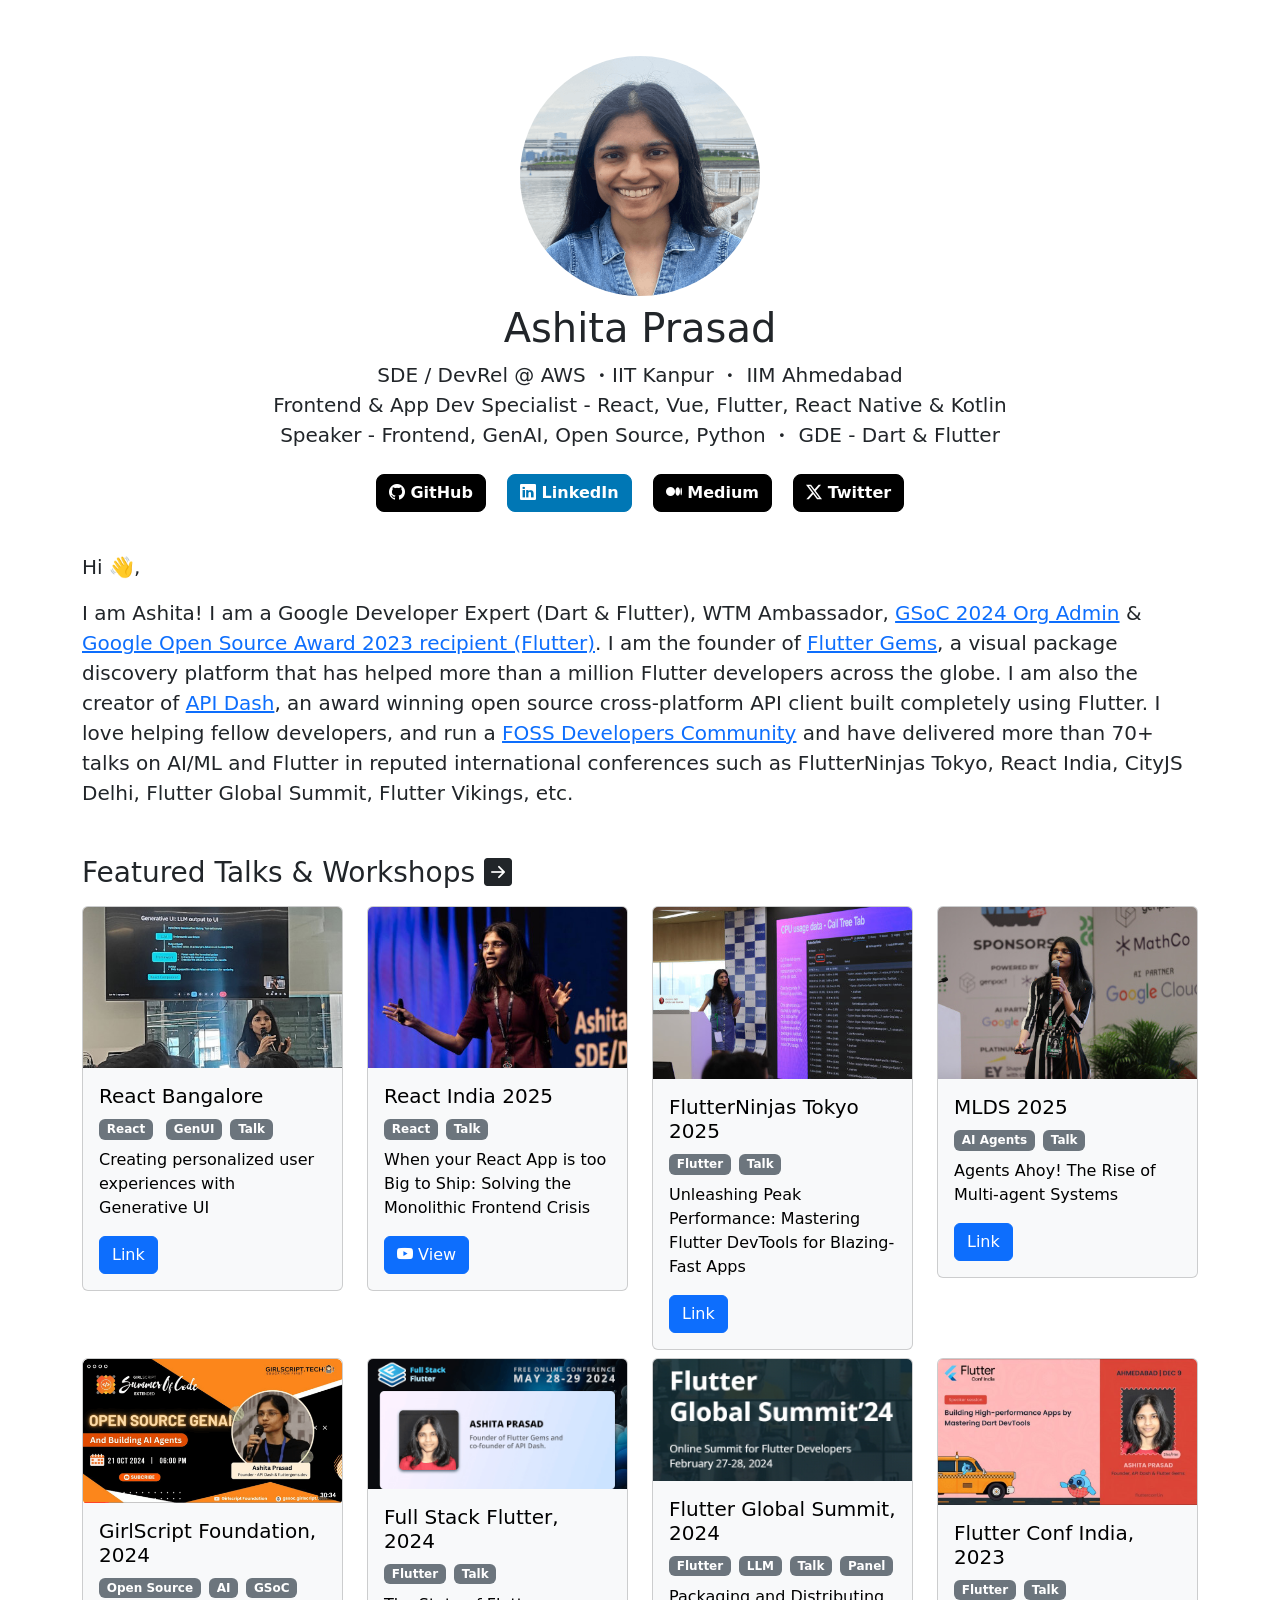
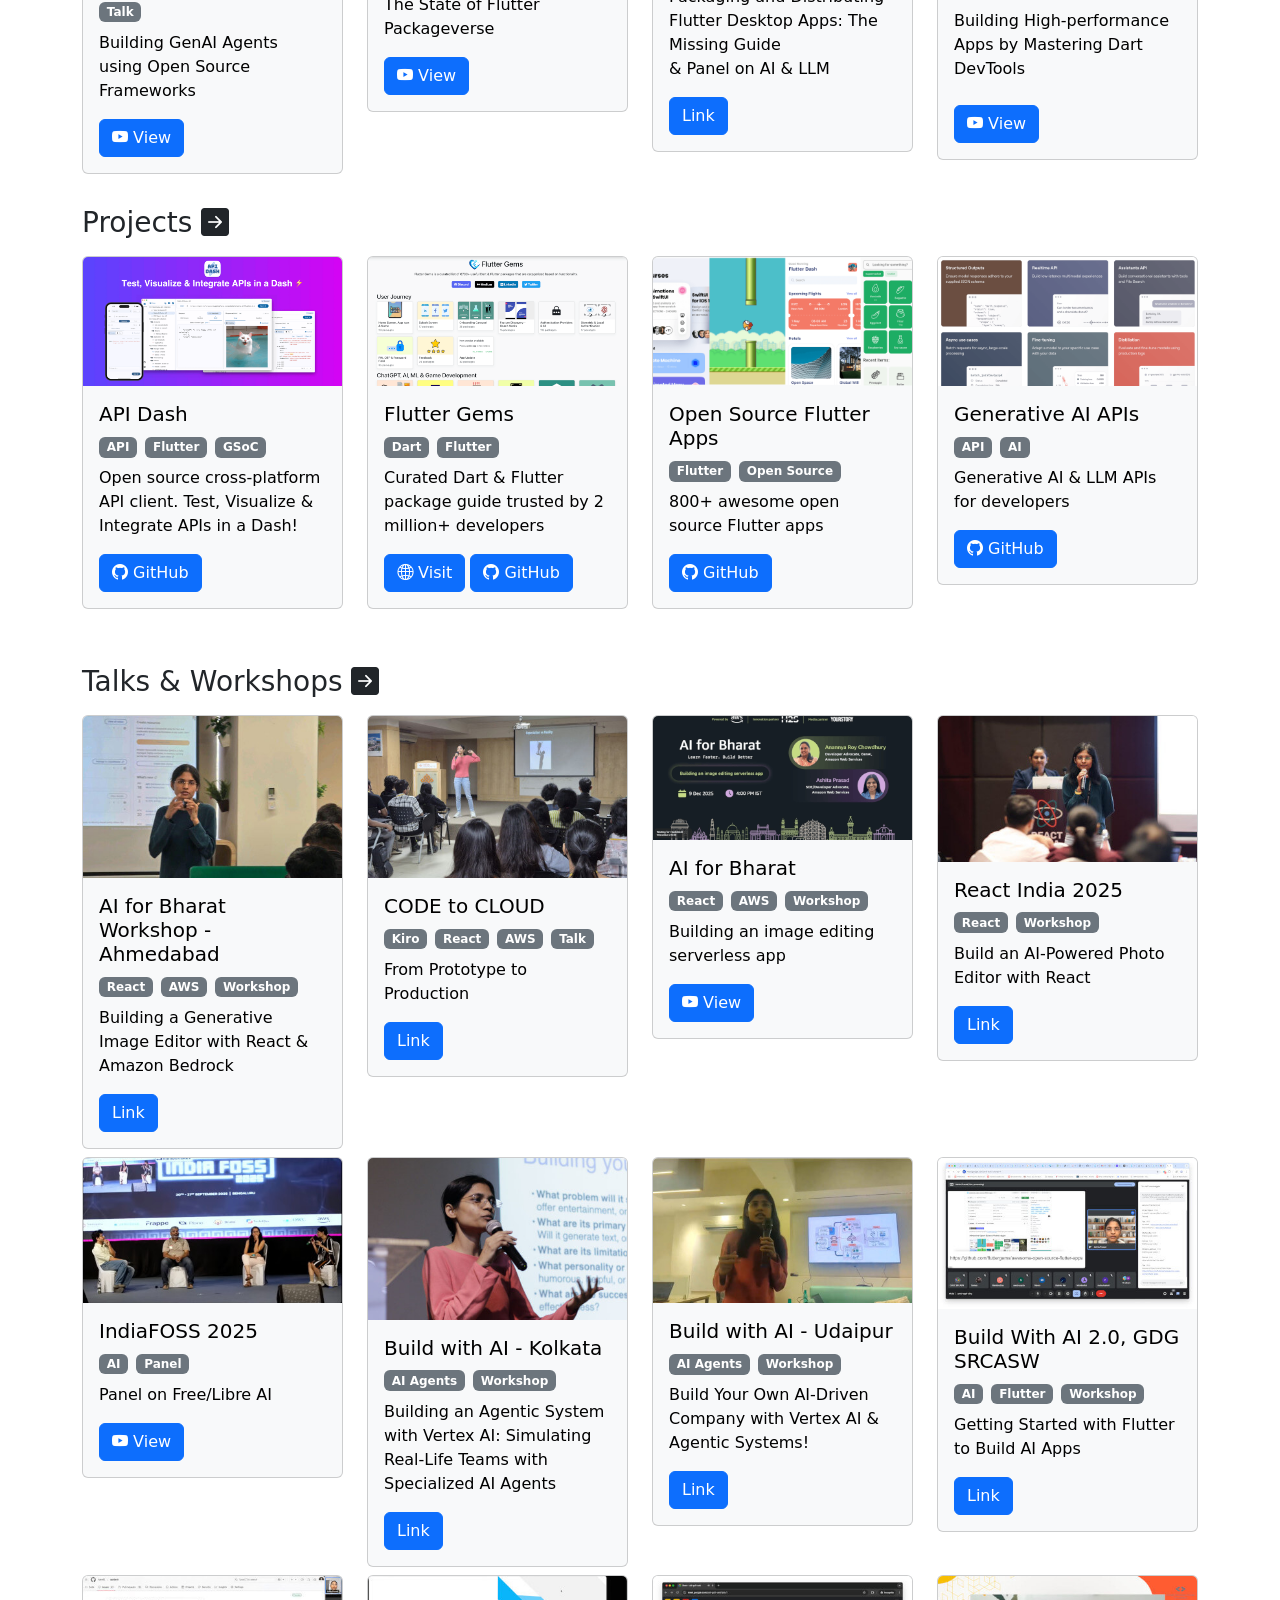
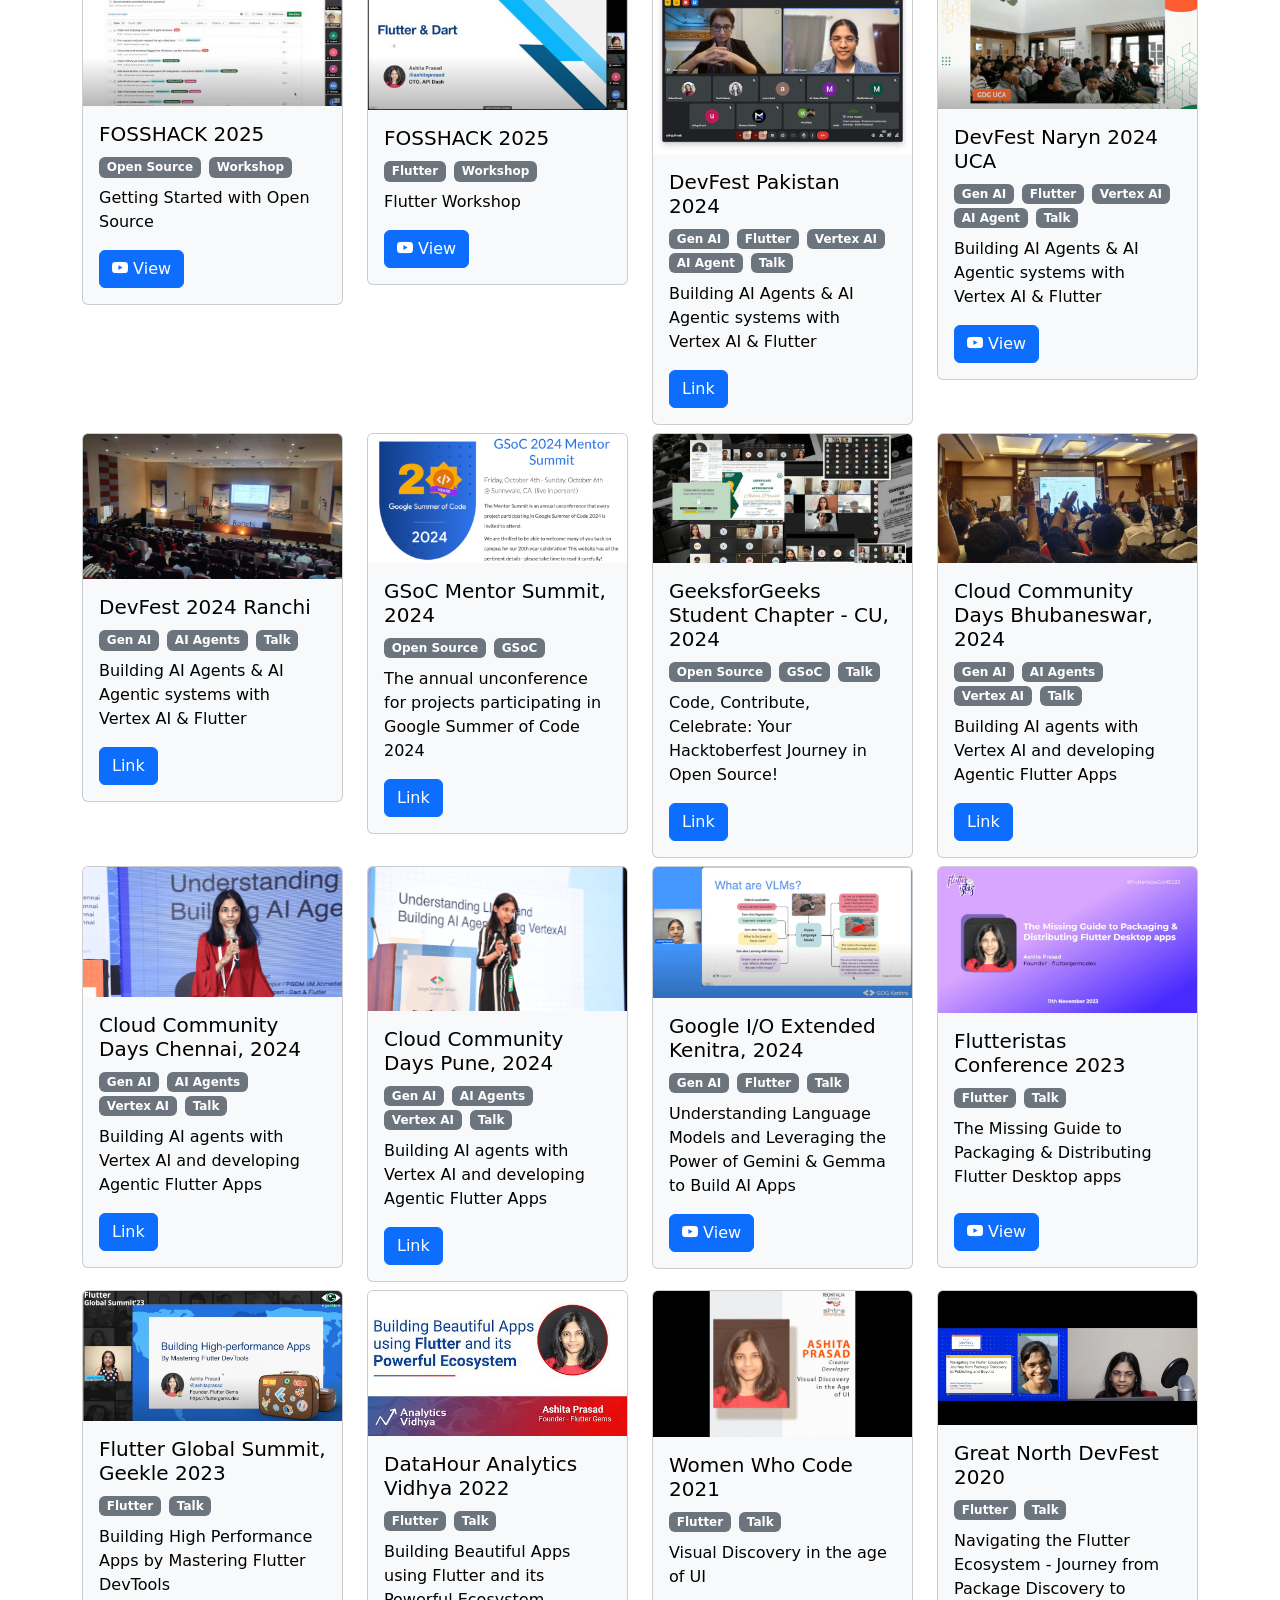
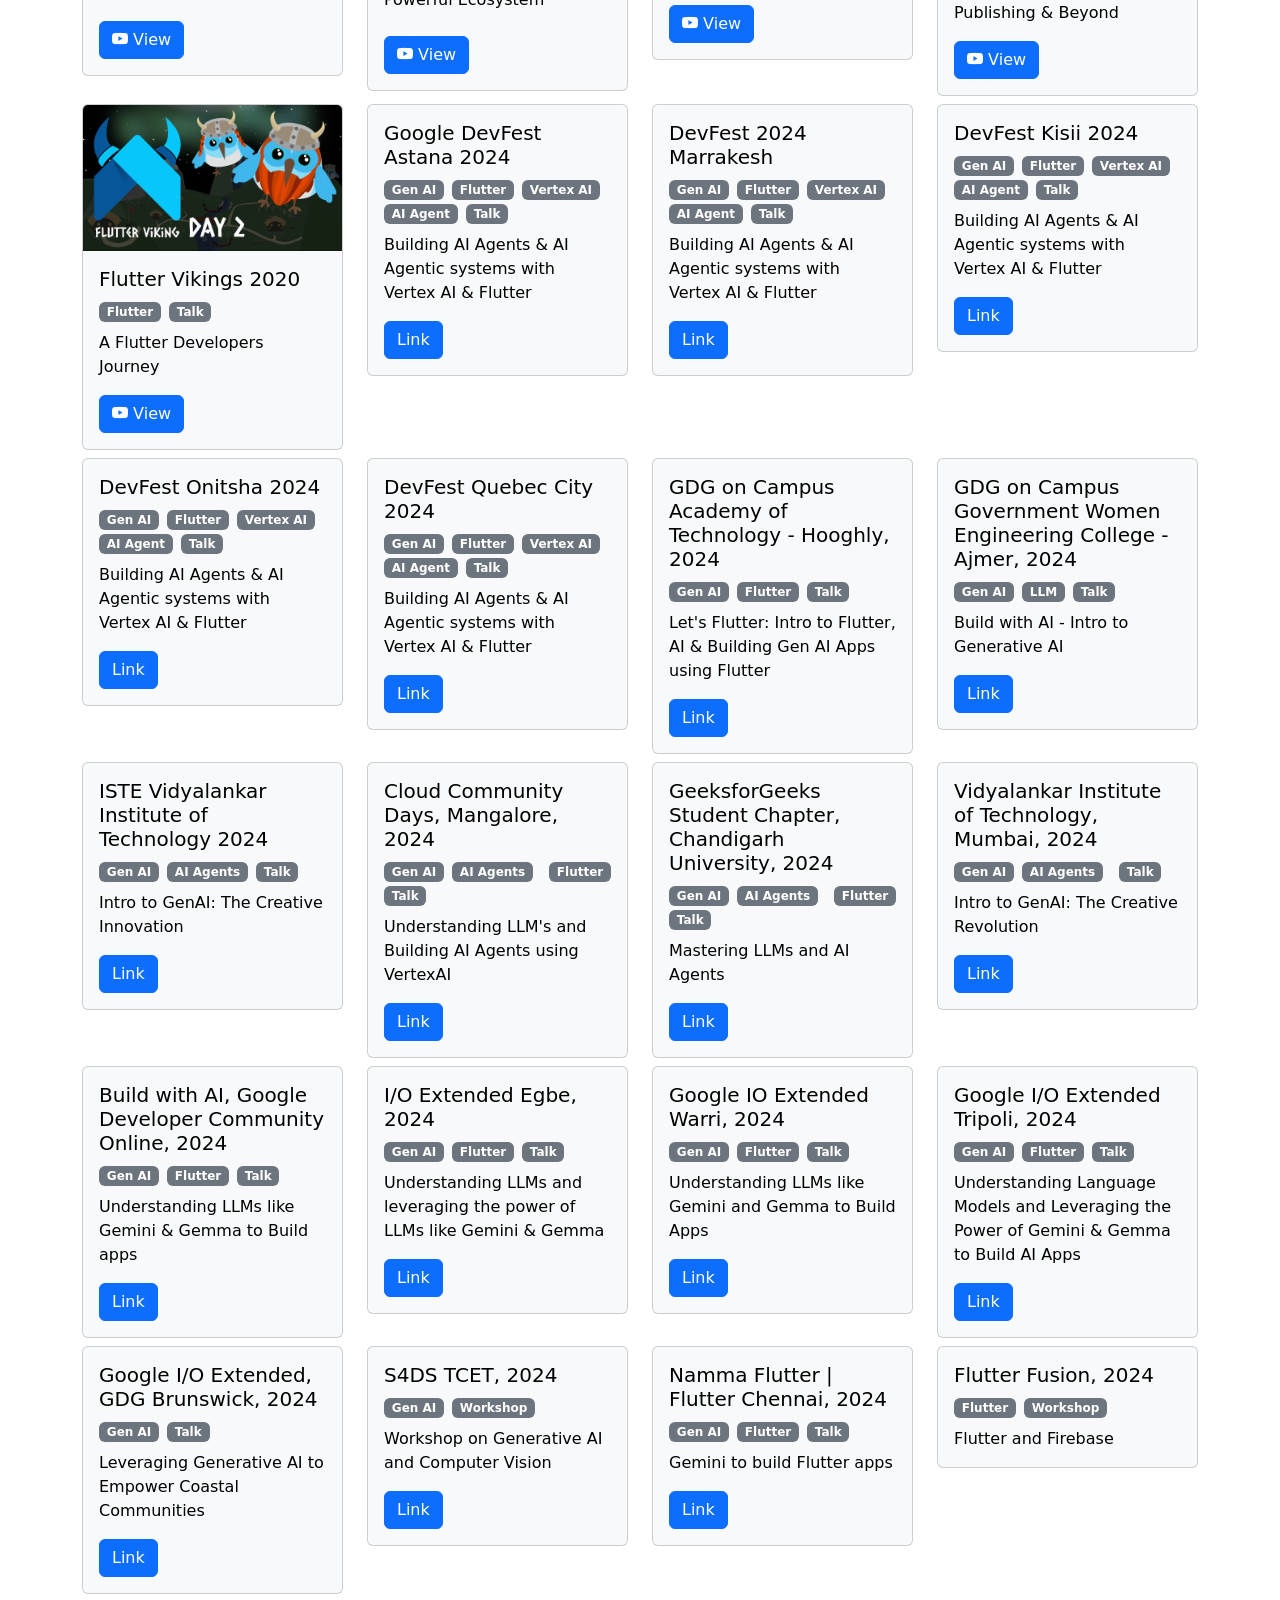
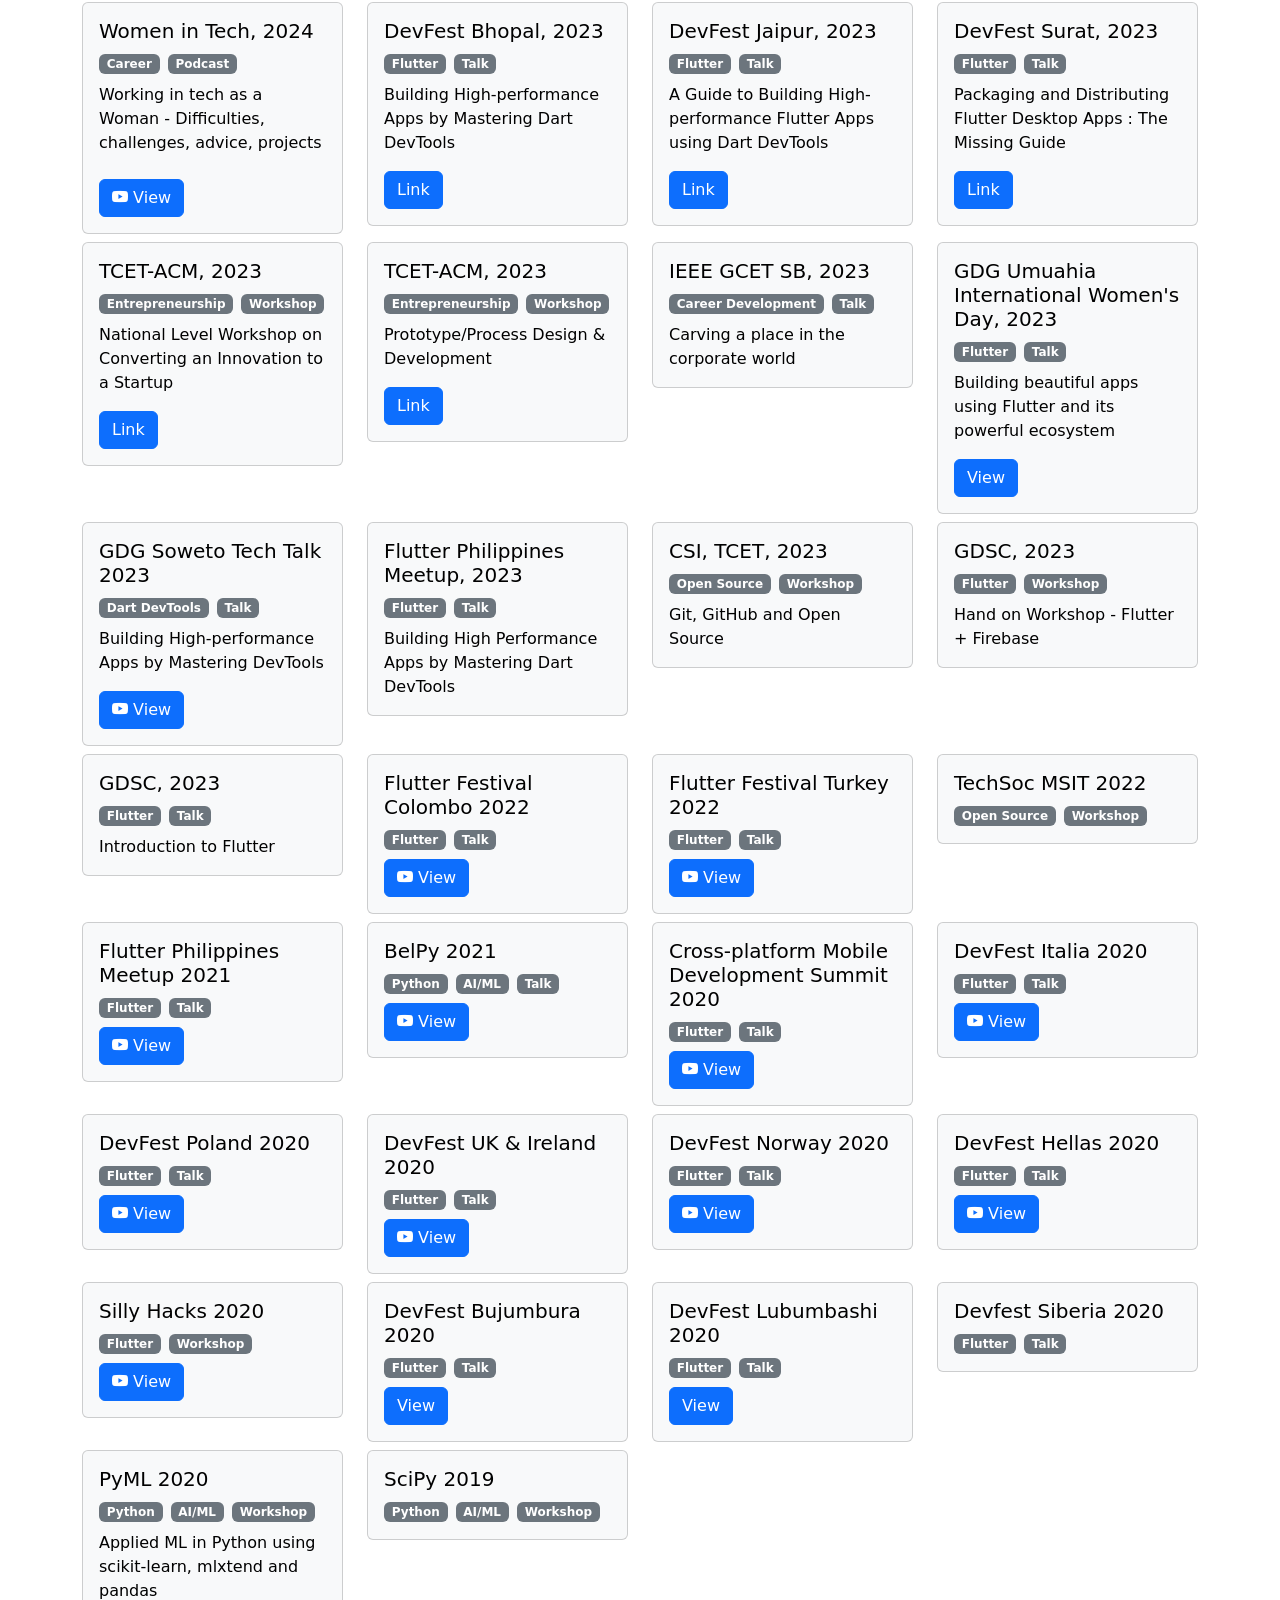
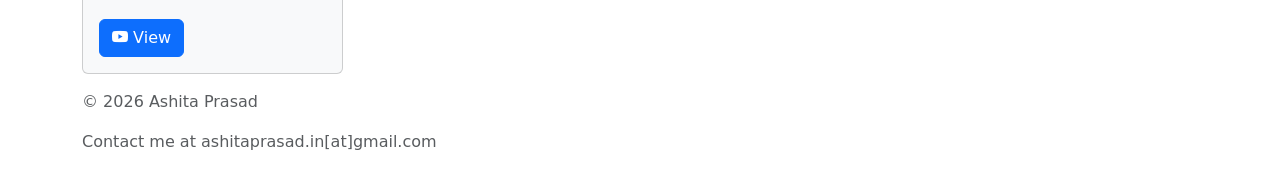
==== commit a22e27f4: "updates" ====
--- a/index.html
+++ b/index.html
@@ -8,11 +8,11 @@
 
     <meta
       name="keywords"
-      content="flutter,dart,packages,pub,dev,plugins,kotlin,android,swift"
+      content="react,flutter,dart,packages,pub,dev,plugins,kotlin,android,swift"
     />
     <meta
       name="description"
-      content="Ashita Prasad is an opensource enthusiast and creator of API Dash & fluttergems.dev, a curated package guide for the Flutter Ecosystem."
+      content="Ashita Prasad is an open source enthusiast and creator of API Dash & fluttergems.dev, a curated package guide for the Flutter Ecosystem."
     />
     <meta name="author" content="Ashita Prasad" />
     <meta property="og:title" content="Ashita Prasad" />
@@ -454,6 +454,87 @@
           <div class="col-6 col-md-4 col-xl-3 pt-2">
             <div class="card text-bg-light">
               <img
+                src="/media/thumbs/ai4b-ahmedabad.jpg"
+                class="card-img-top"
+                alt="AI for Bharat Workshop - Ahmedabad 2025"
+              />
+              <div class="card-body">
+                <h5 class="card-title">AI for Bharat Workshop - Ahmedabad</h5>
+                <span class="badge text-bg-secondary">React</span
+                ><span class="px-1"></span
+                ><span class="badge text-bg-secondary">AWS</span
+                ><span class="px-1"></span
+                ><span class="badge text-bg-secondary">Workshop</span><br />
+                <p class="pt-2 card-text">
+                  Building a Generative Image Editor with React & Amazon Bedrock
+                </p>
+                <a
+                  href="https://www.linkedin.com/posts/awsahmedabadcommunity_awsaiforbharat-awsusergroup-ahmedabad-activity-7410563083552722946-F-mW"
+                  target="_blank"
+                  class="btn btn-primary"
+                >
+                  Link</a
+                >
+              </div>
+            </div>
+          </div>
+          <div class="col-6 col-md-4 col-xl-3 pt-2">
+            <div class="card text-bg-light">
+              <img
+                src="/media/thumbs/reva.jpg"
+                class="card-img-top"
+                alt="CODE to CLOUD"
+              />
+              <div class="card-body">
+                <h5 class="card-title">CODE to CLOUD</h5>
+                <span class="badge text-bg-secondary">Kiro</span
+                ><span class="px-1"></span
+                ><span class="badge text-bg-secondary">React</span
+                ><span class="px-1"></span
+                ><span class="badge text-bg-secondary">AWS</span
+                ><span class="px-1"></span
+                ><span class="badge text-bg-secondary">Talk</span><br />
+                <p class="pt-2 card-text">From Prototype to Production</p>
+                <a
+                  href="https://www.linkedin.com/posts/aws-cloud-club-reva-university_awscloudclub-gdgoc-revauniversity-activity-7406023723616620544-Od-x"
+                  target="_blank"
+                  class="btn btn-primary"
+                >
+                  Link</a
+                >
+              </div>
+            </div>
+          </div>
+          <div class="col-6 col-md-4 col-xl-3 pt-2">
+            <div class="card text-bg-light">
+              <img
+                src="/media/thumbs/ai4b.png"
+                class="card-img-top"
+                alt="AI for Bharat"
+              />
+              <div class="card-body">
+                <h5 class="card-title">AI for Bharat</h5>
+                <span class="badge text-bg-secondary">React</span
+                ><span class="px-1"></span
+                ><span class="badge text-bg-secondary">AWS</span
+                ><span class="px-1"></span
+                ><span class="badge text-bg-secondary">Workshop</span><br />
+                <p class="pt-2 card-text">
+                  Building an image editing serverless app
+                </p>
+                <a
+                  href="https://www.youtube.com/watch?v=HC1VPZcqfXY"
+                  target="_blank"
+                  class="btn btn-primary"
+                >
+                  <i class="bi bi-youtube"> </i> View</a
+                >
+              </div>
+            </div>
+          </div>
+          <div class="col-6 col-md-4 col-xl-3 pt-2">
+            <div class="card text-bg-light">
+              <img
                 src="/media/thumbs/react-india-workshop.jpg"
                 class="card-img-top"
                 alt="React India 2025"
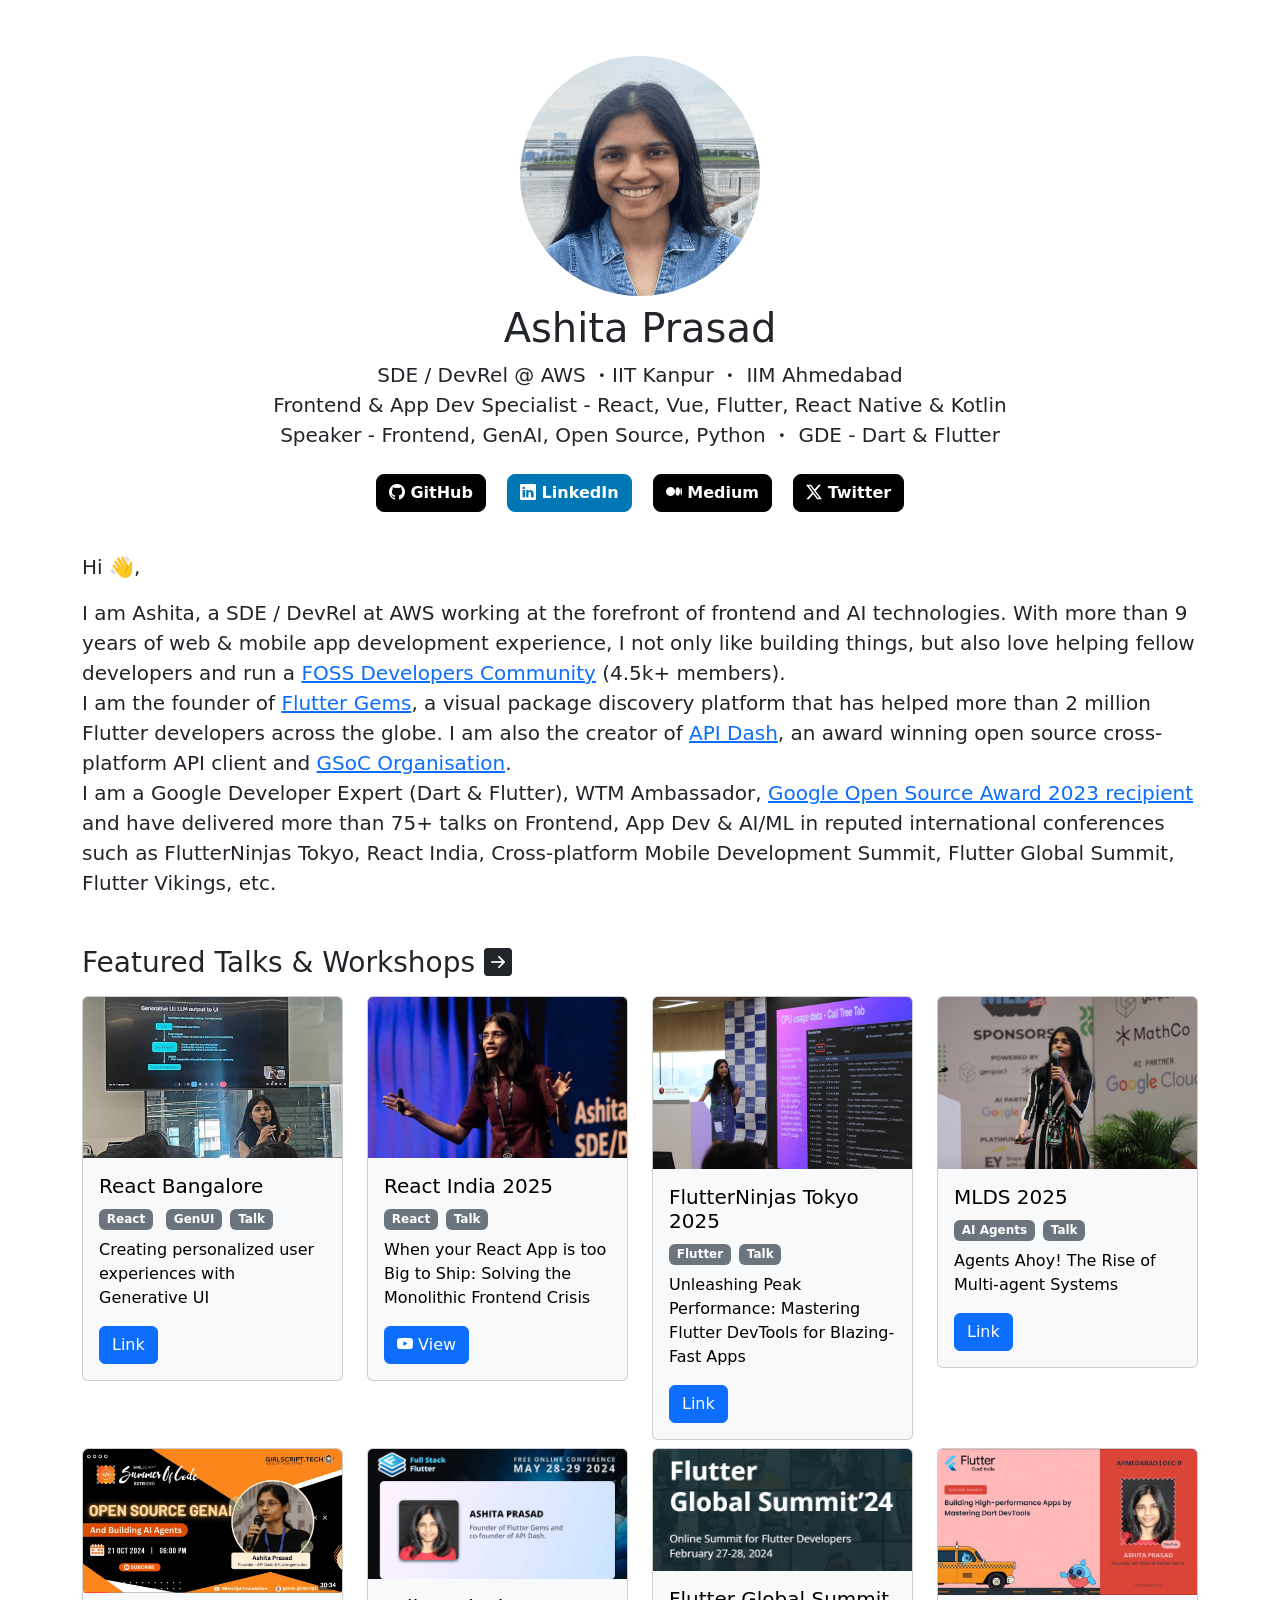
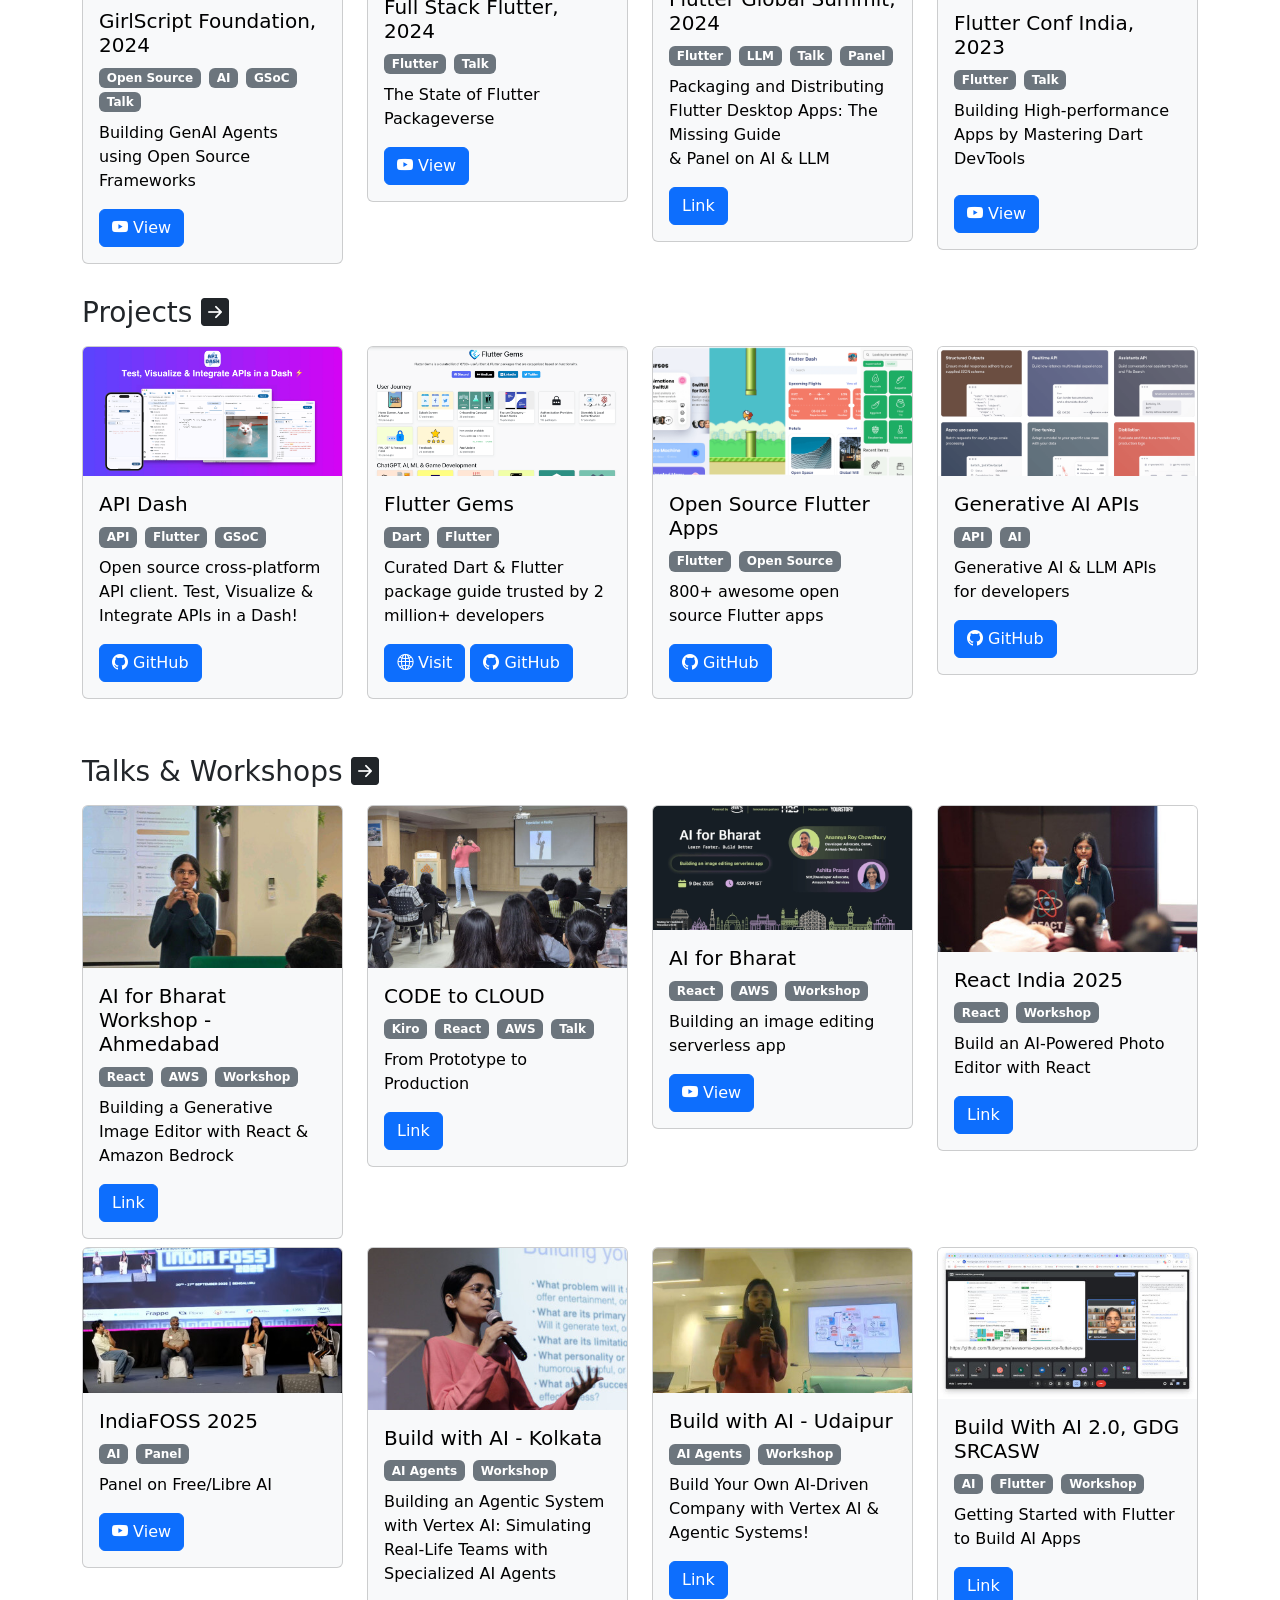
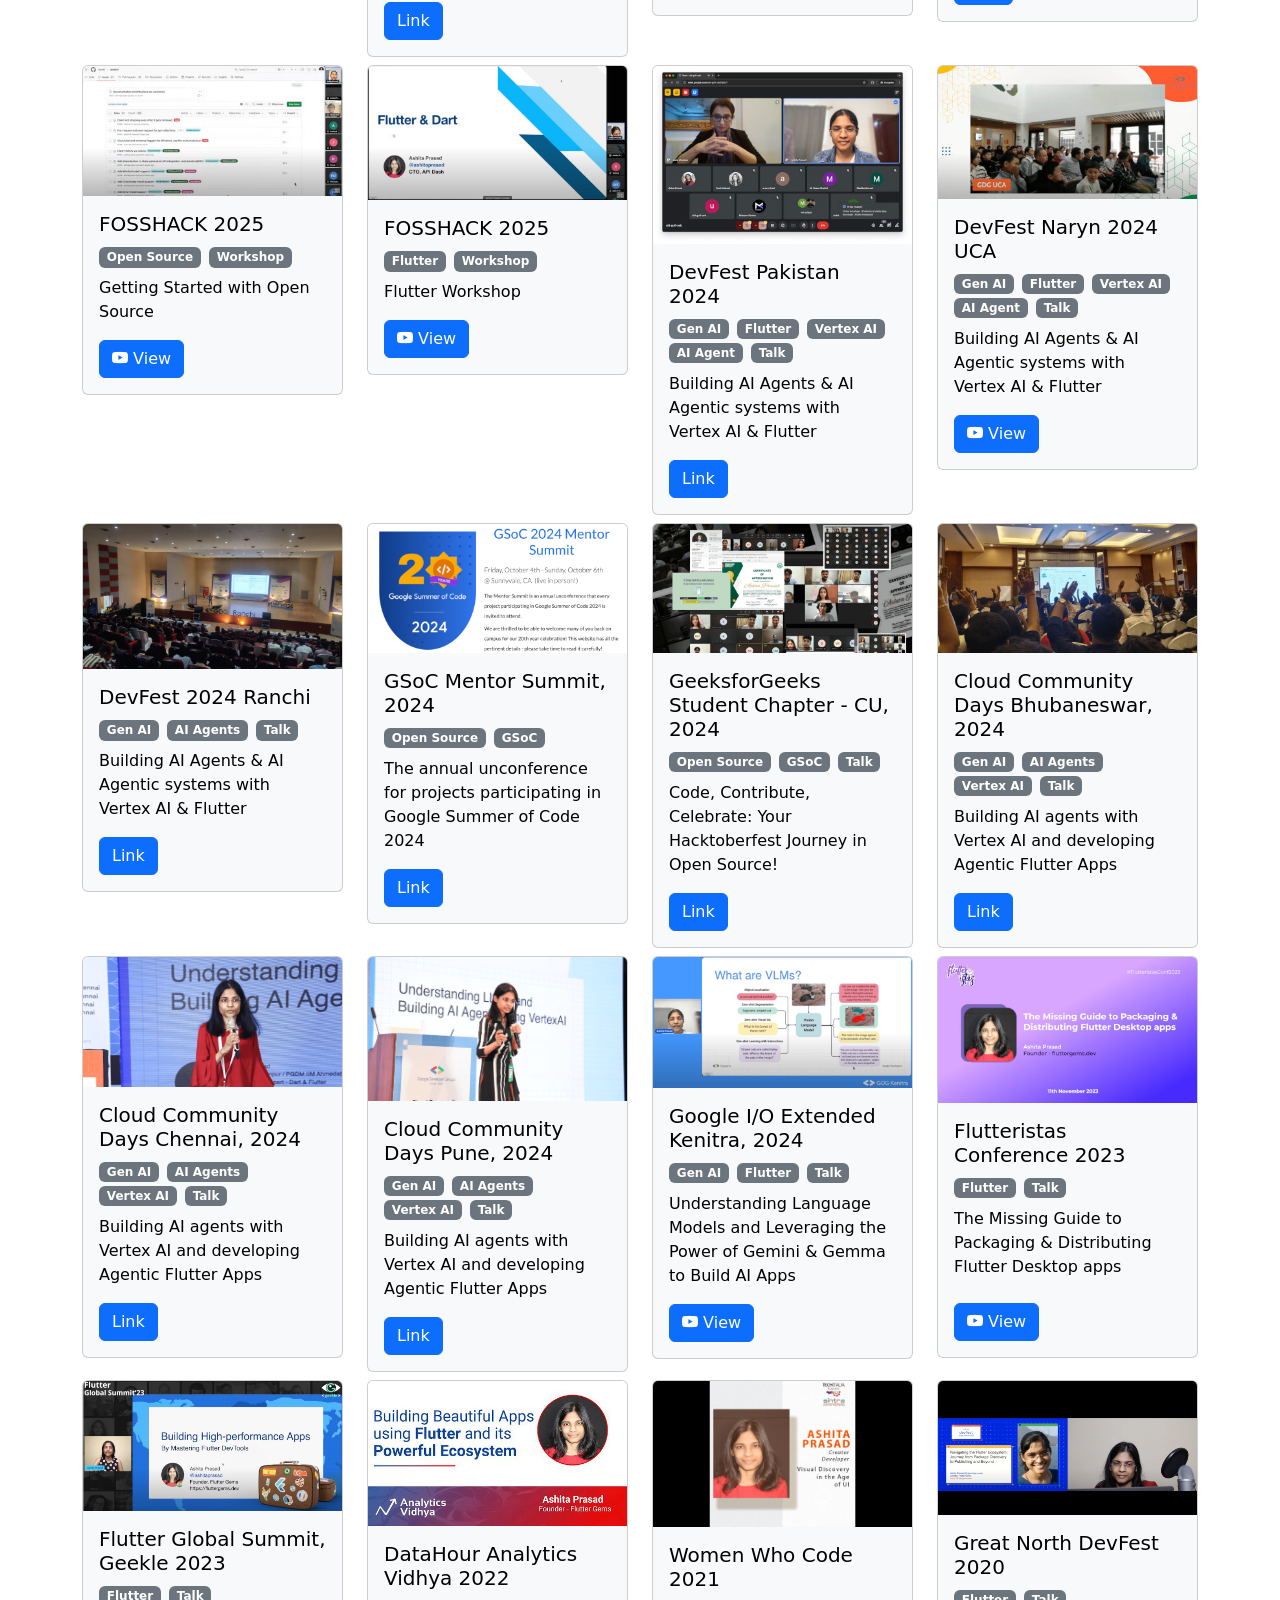
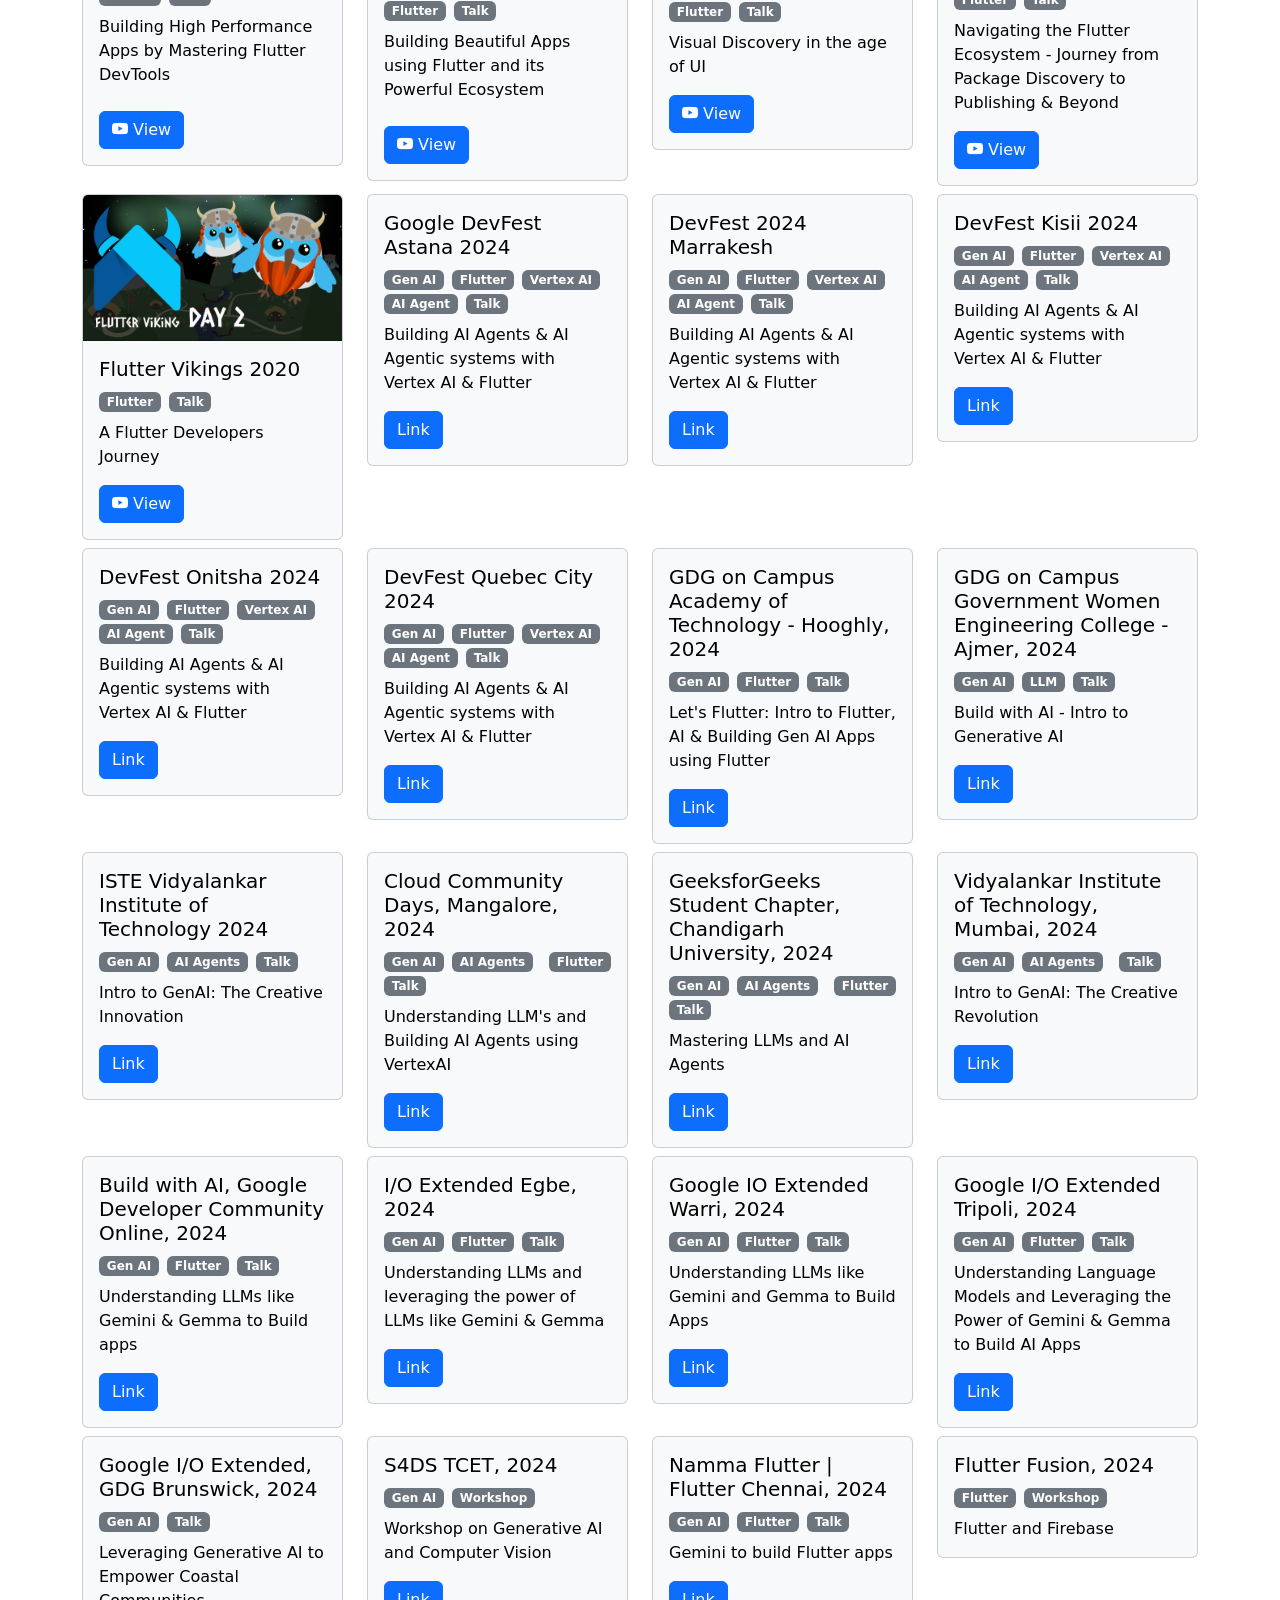
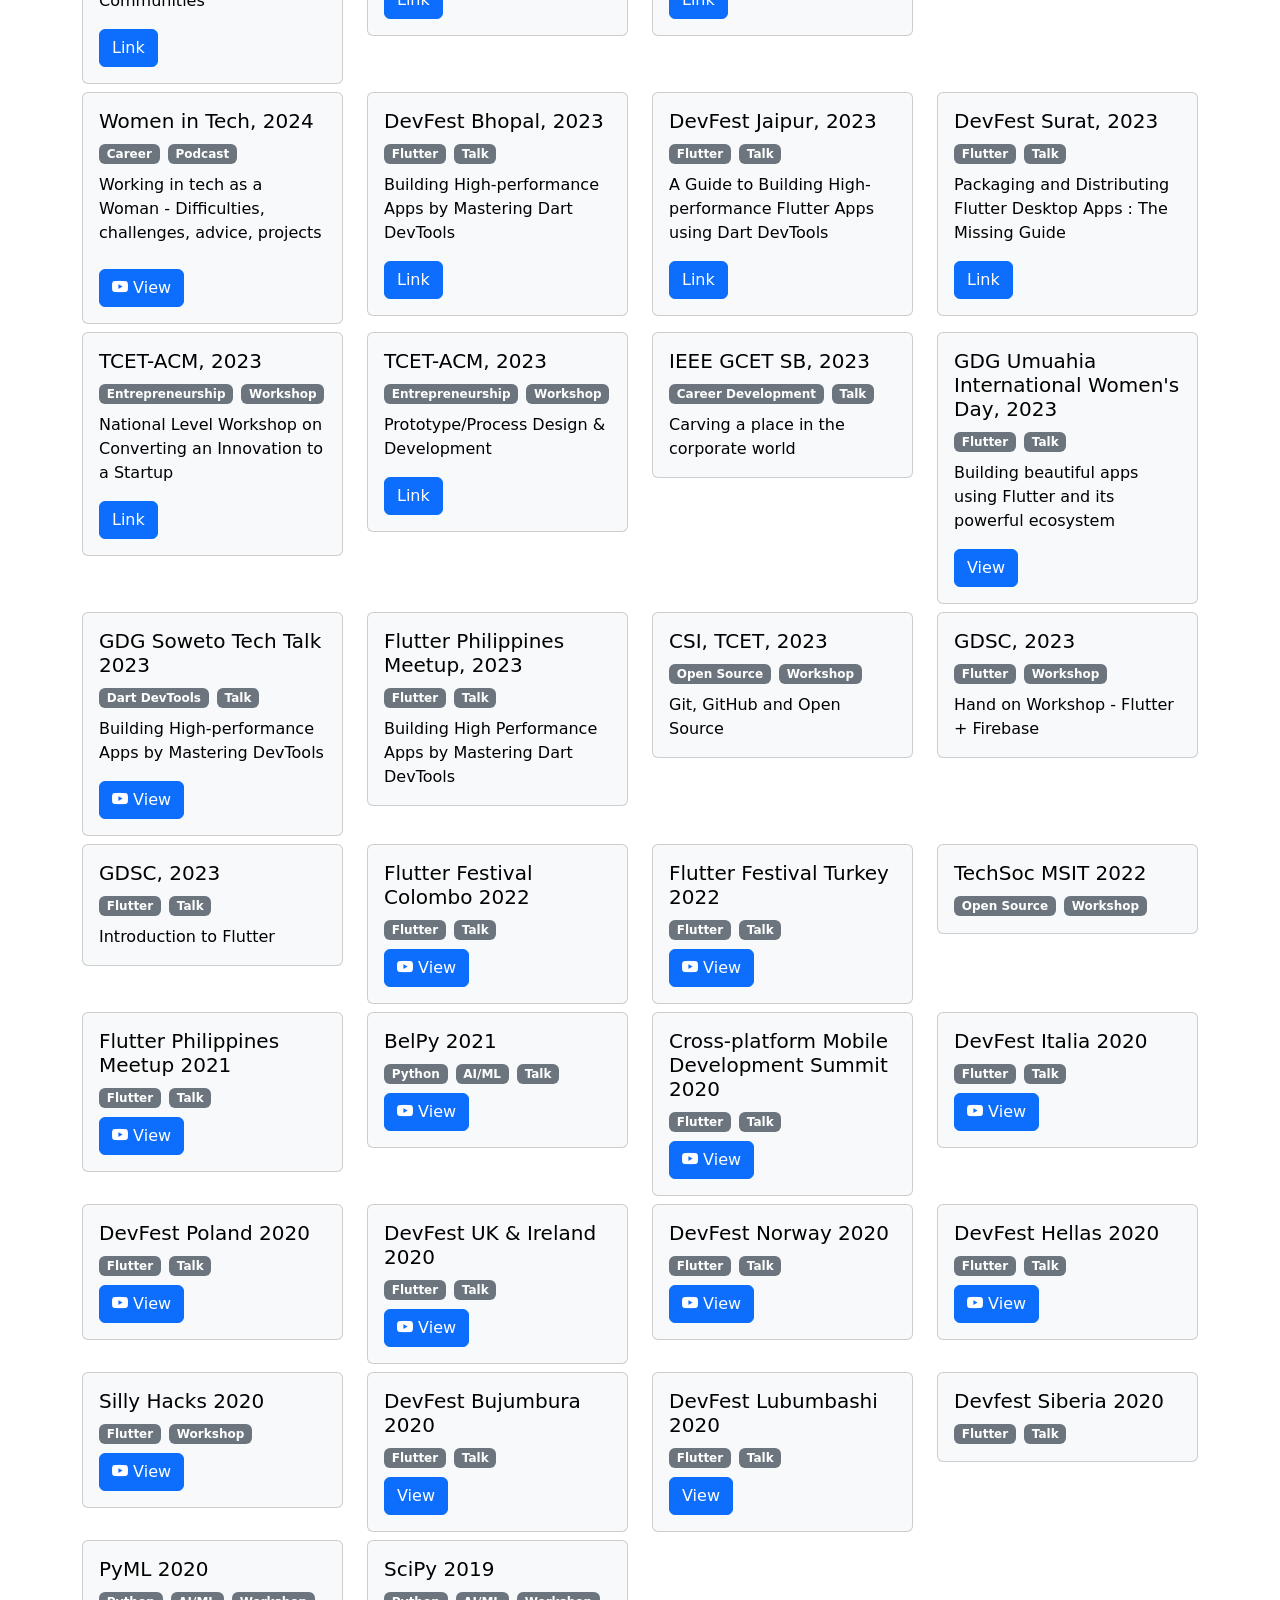
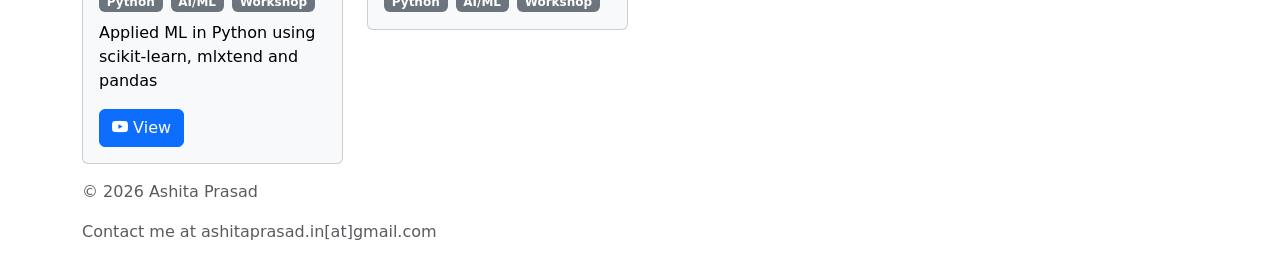
==== commit 1dbe90ff: "Update index.html" ====
--- a/index.html
+++ b/index.html
@@ -90,32 +90,36 @@
       <div class="container py-3">
         <p class="lead">Hi 👋,</p>
         <p class="lead">
-          I am Ashita! I am a Google Developer Expert (Dart & Flutter), WTM
-          Ambassador,
+          I am Ashita, a SDE / DevRel at AWS working at the forefront of
+          frontend and AI technologies. With more than 9 years of web & mobile
+          app development experience, I not only like building things, but also
+          love helping fellow developers and run a
+          <a href="https://bit.ly/fgfossd" target="_blank"
+            >FOSS Developers Community</a
+          >
+          (4.5k+ members). <br />
+          I am the founder of
+          <a href="https://fluttergems.dev" target="_blank">Flutter Gems</a>, a
+          visual package discovery platform that has helped more than 2 million
+          Flutter developers across the globe. I am also the creator of
+          <a href="https://github.com/foss42/apidash" target="_blank"
+            >API Dash</a
+          >, an award winning open source cross-platform API client and
           <a
-            href="https://summerofcode.withgoogle.com/programs/2024/organizations/api-dash"
+            href="https://summerofcode.withgoogle.com/programs/2025/organizations/api-dash"
             target="_blank"
-            >GSoC 2024 Org Admin</a
-          >
-          &
+            >GSoC Organisation</a
+          >. <br />
+          I am a Google Developer Expert (Dart & Flutter), WTM Ambassador,
           <a
             href="https://opensource.googleblog.com/2023/05/google-open-source-peer-bonus-program-announces-first-group-of-winners-2023.html"
             target="_blank"
-            >Google Open Source Award 2023 recipient (Flutter)</a
-          >. I am the founder of
-          <a href="https://fluttergems.dev" target="_blank">Flutter Gems</a>, a
-          visual package discovery platform that has helped more than a million
-          Flutter developers across the globe. I am also the creator of
-          <a href="https://github.com/foss42/apidash" target="_blank"
-            >API Dash</a
-          >, an award winning open source cross-platform API client built
-          completely using Flutter. I love helping fellow developers, and run a
-          <a href="https://bit.ly/fgfossd" target="_blank"
-            >FOSS Developers Community</a
+            >Google Open Source Award 2023 recipient</a
           >
-          and have delivered more than 70+ talks on AI/ML and Flutter in reputed
-          international conferences such as FlutterNinjas Tokyo, React India,
-          CityJS Delhi, Flutter Global Summit, Flutter Vikings, etc.
+          and have delivered more than 75+ talks on Frontend, App Dev & AI/ML in
+          reputed international conferences such as FlutterNinjas Tokyo, React
+          India, Cross-platform Mobile Development Summit, Flutter Global
+          Summit, Flutter Vikings, etc.
         </p>
       </div>
       <div class="container py-3">
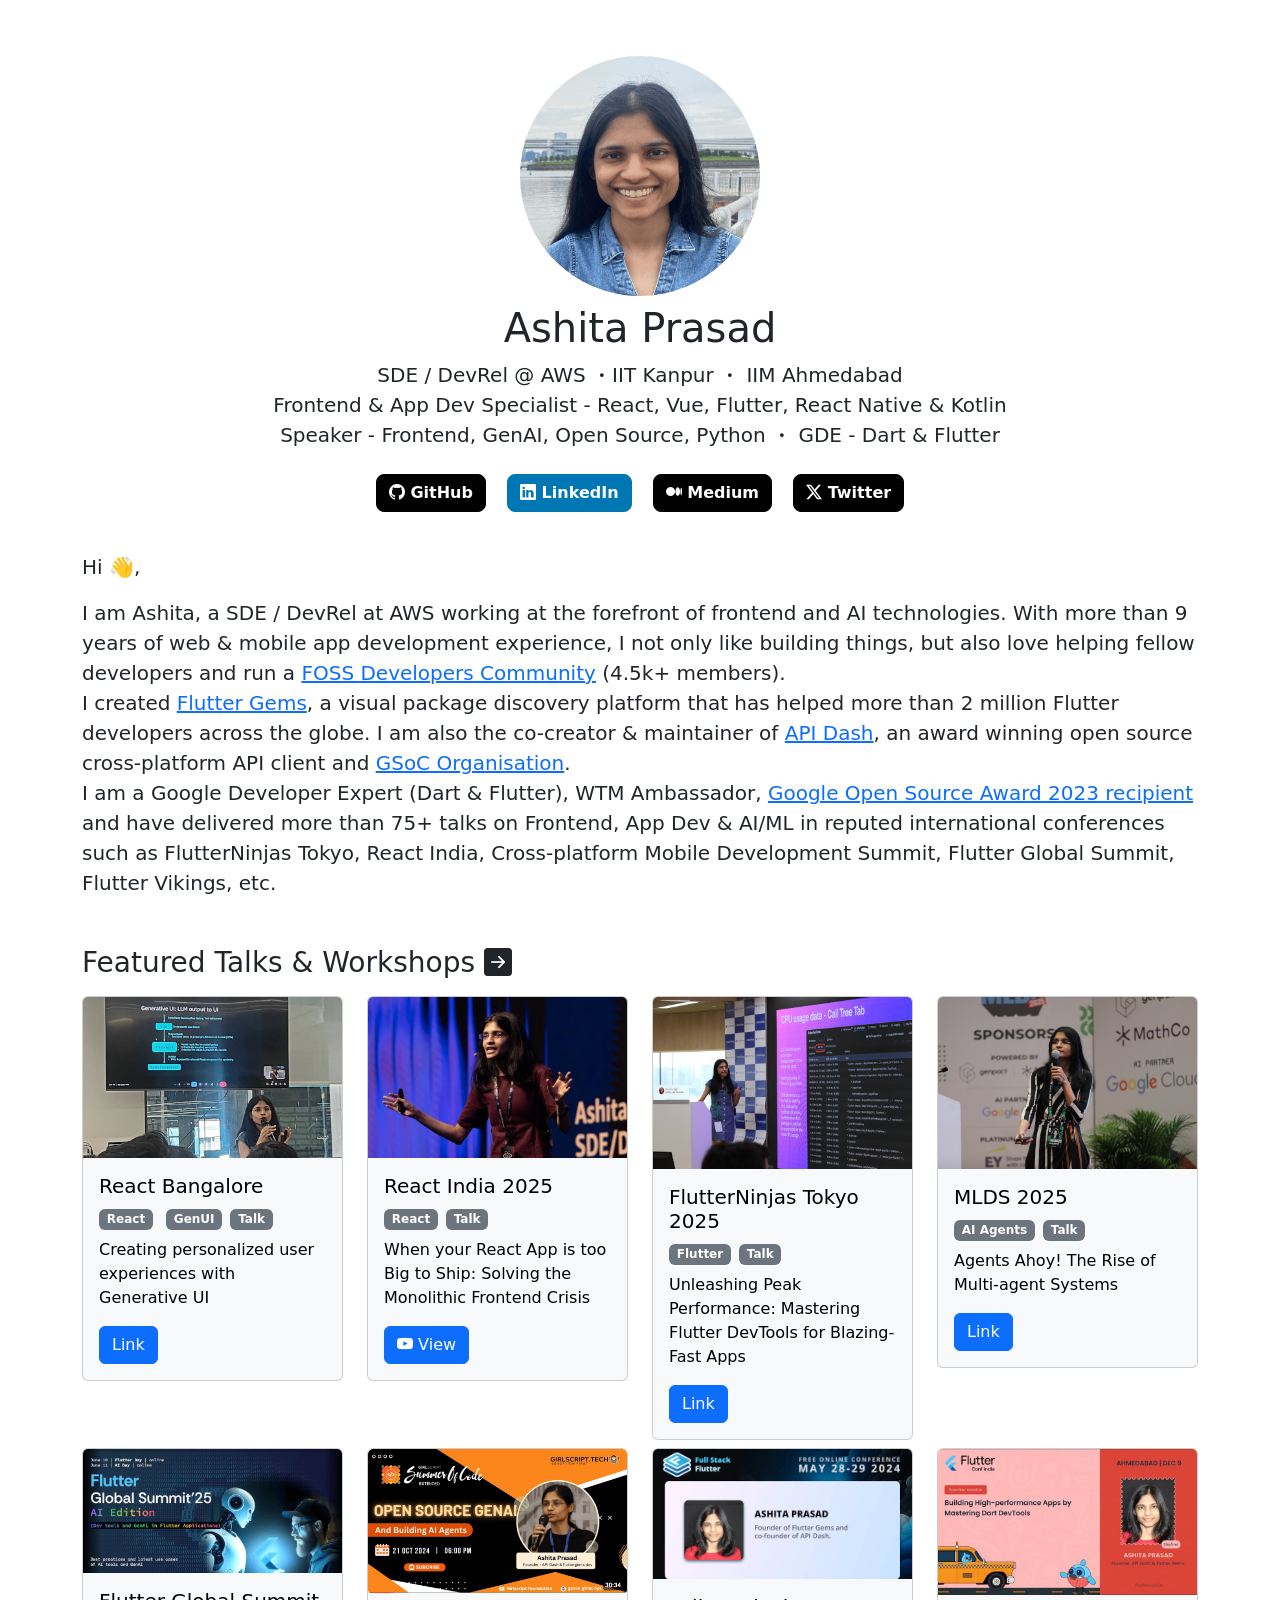
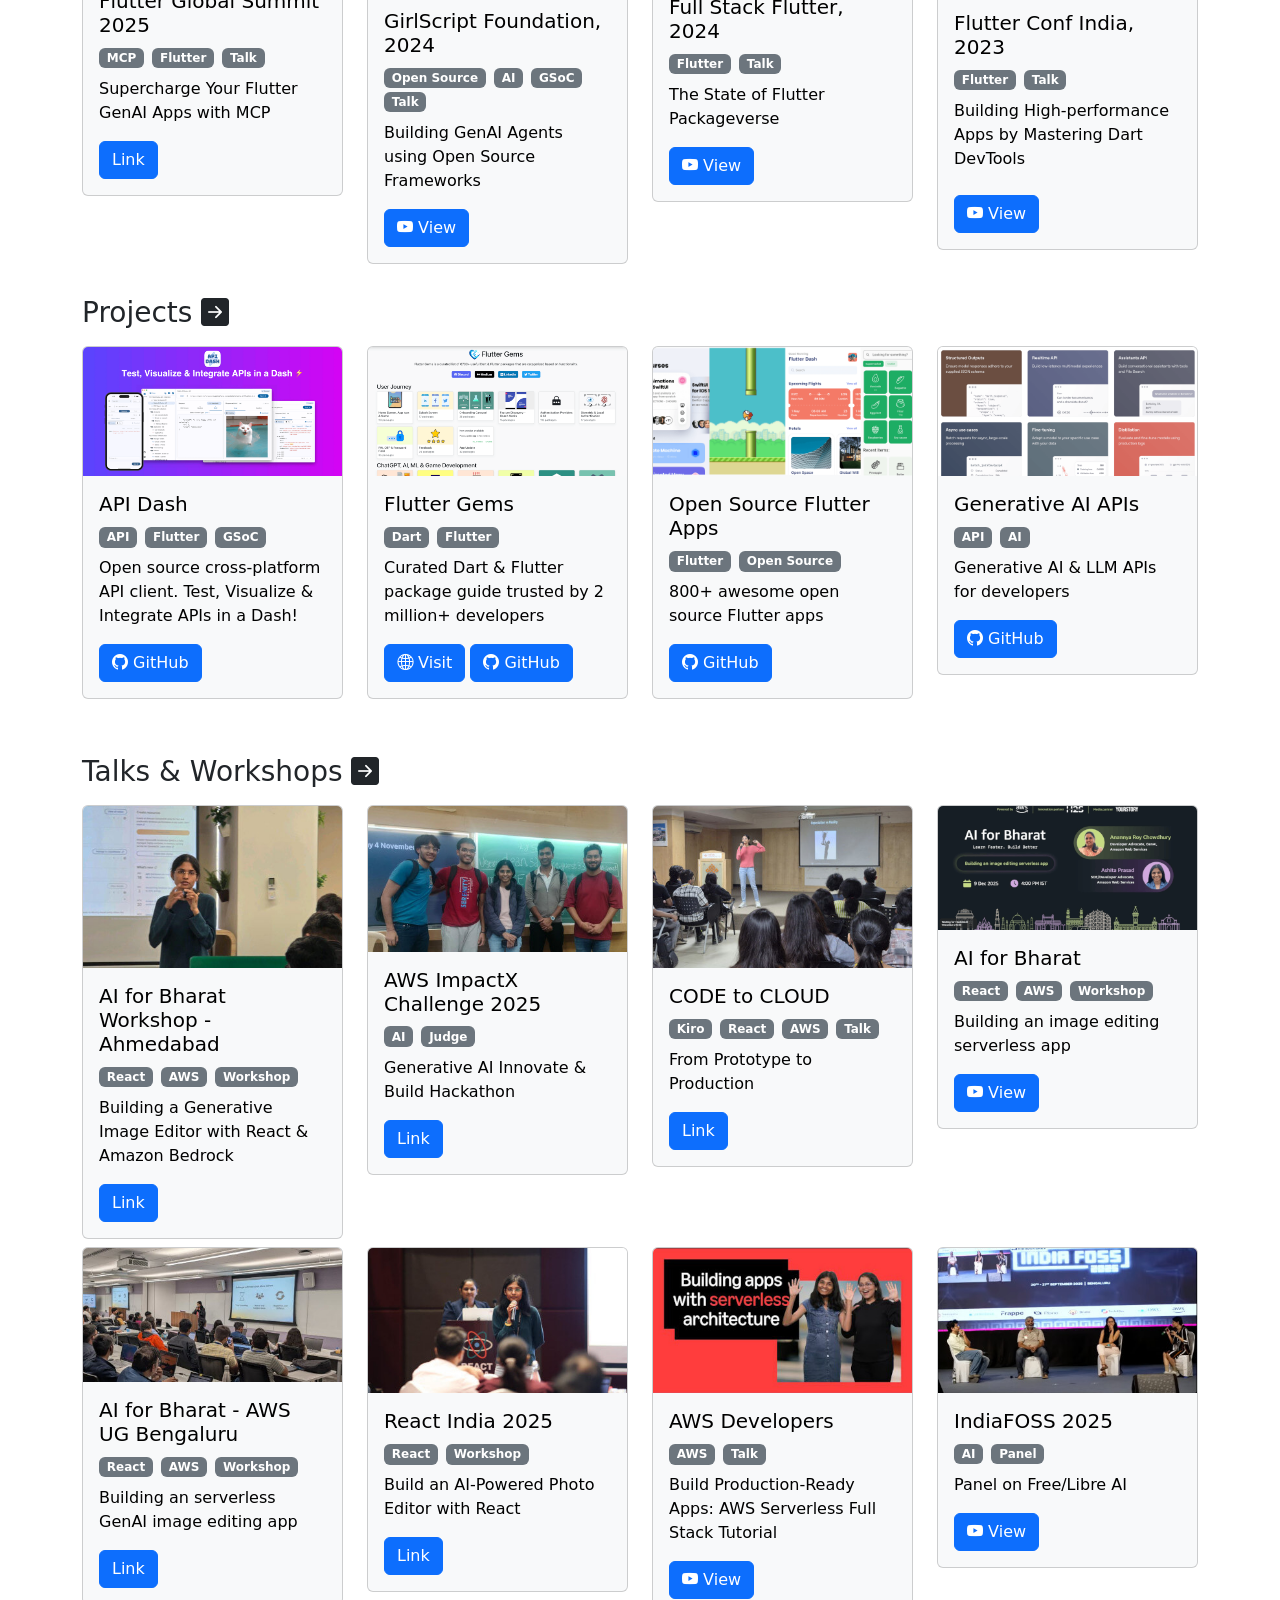
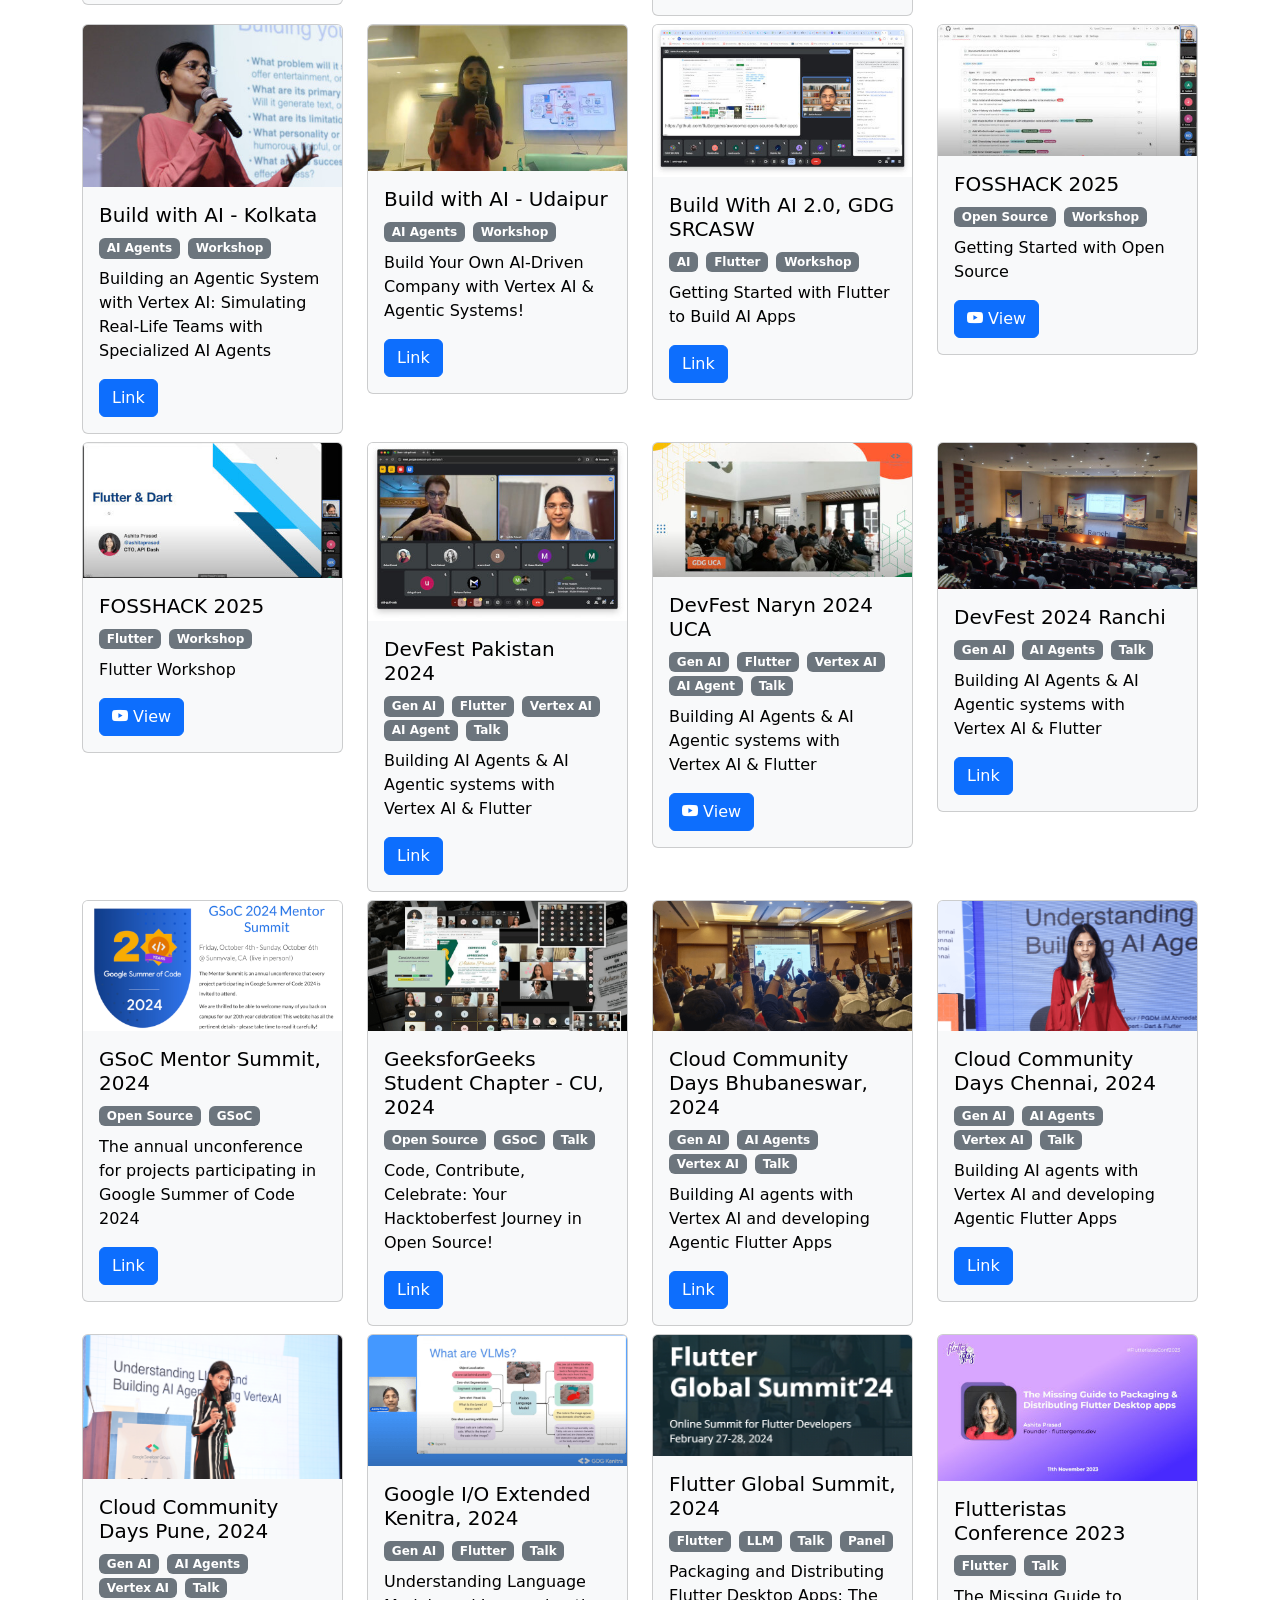
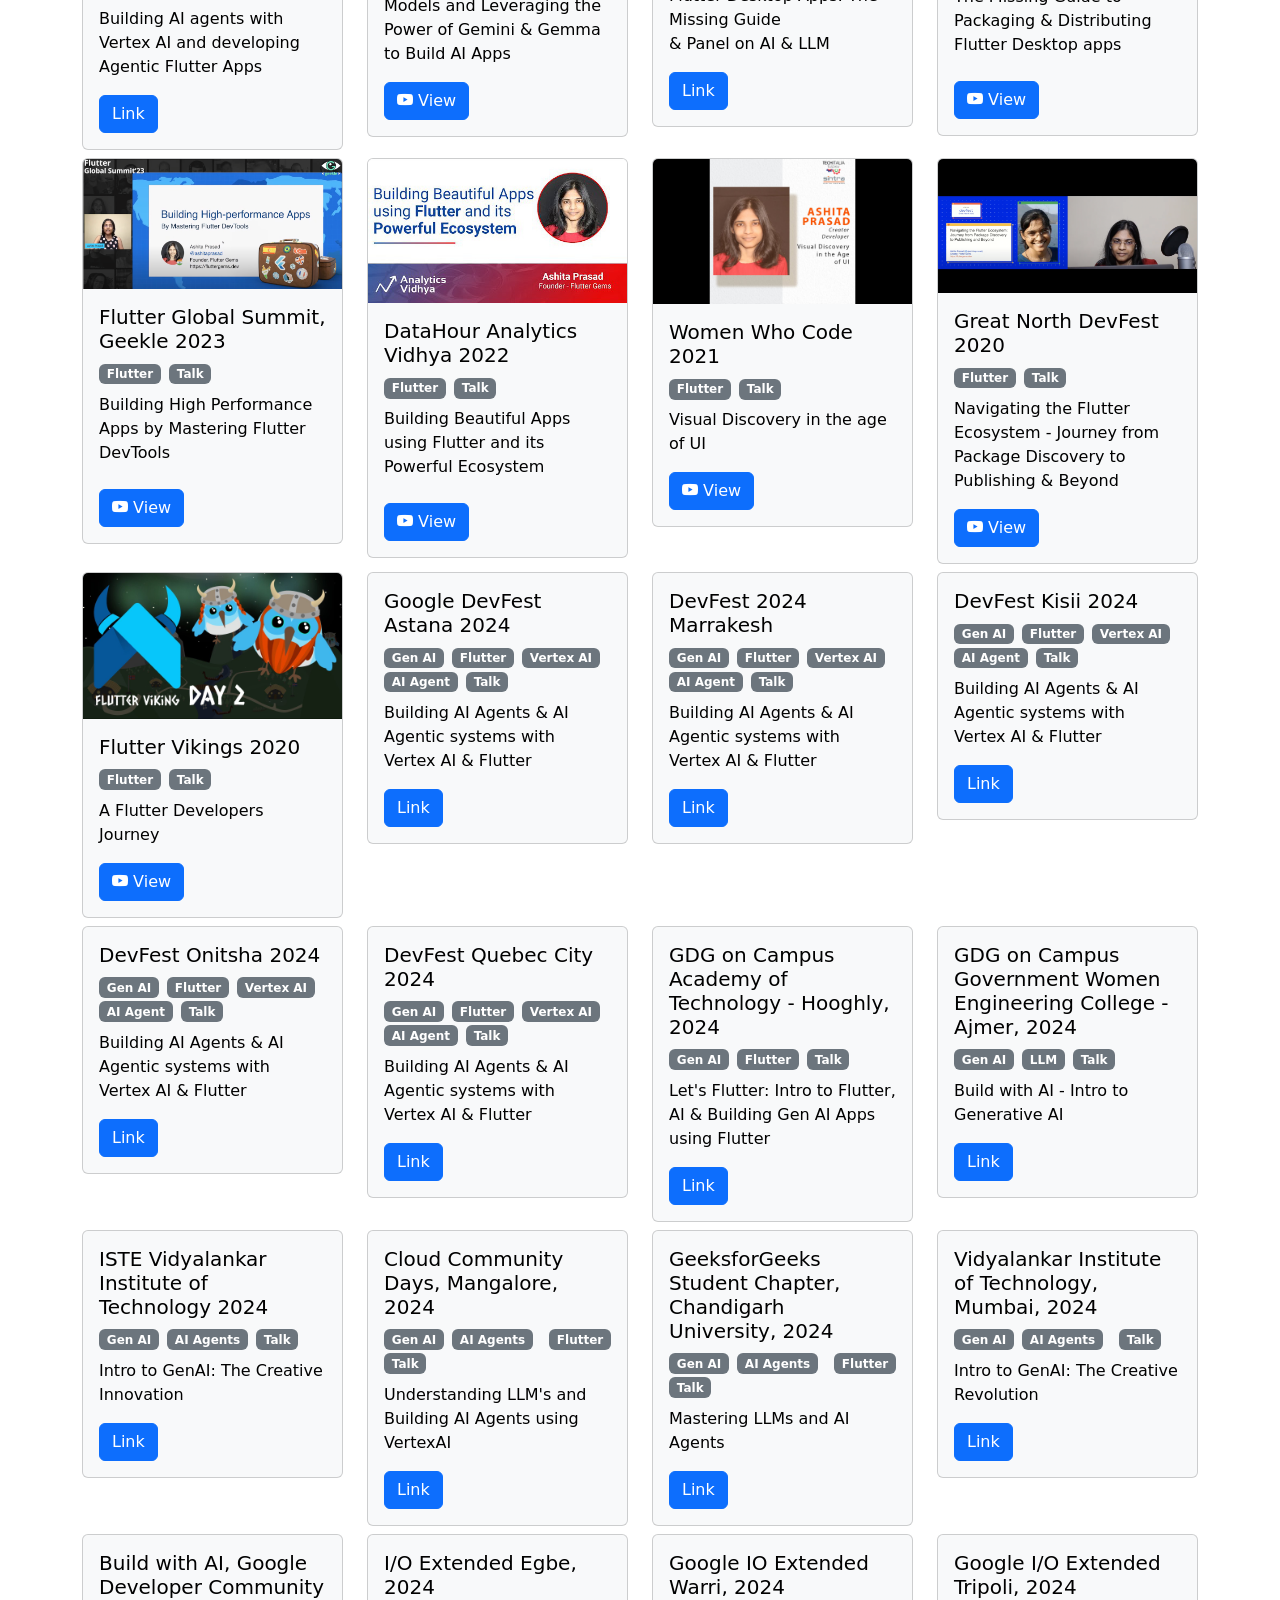
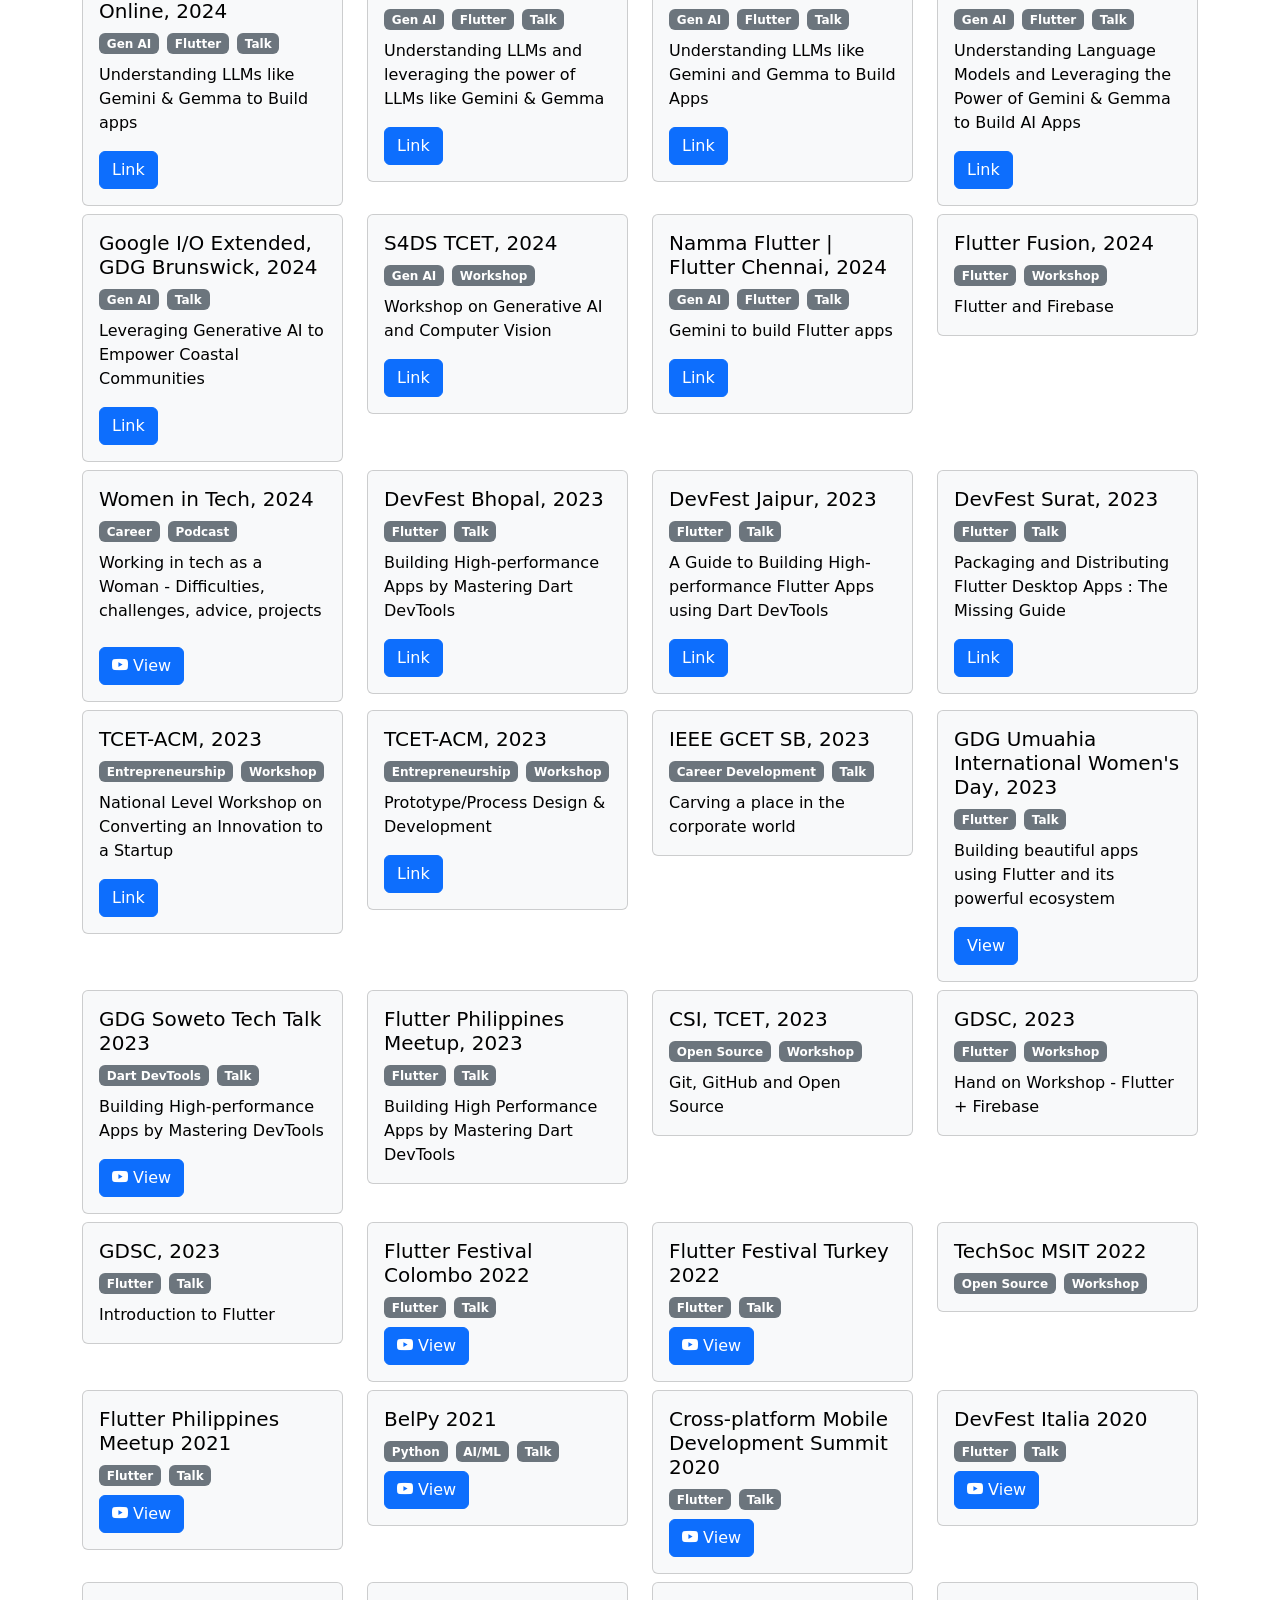
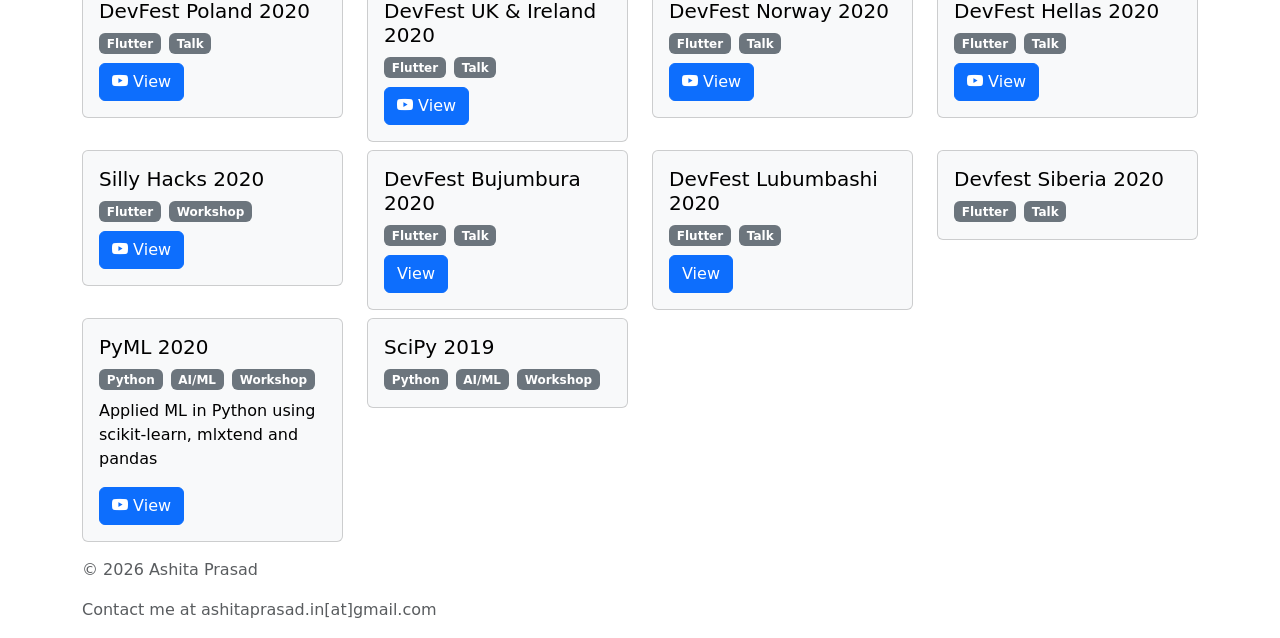
==== commit 22736d68: "update" ====
--- a/index.html
+++ b/index.html
@@ -98,10 +98,11 @@
             >FOSS Developers Community</a
           >
           (4.5k+ members). <br />
-          I am the founder of
+          I created
           <a href="https://fluttergems.dev" target="_blank">Flutter Gems</a>, a
           visual package discovery platform that has helped more than 2 million
-          Flutter developers across the globe. I am also the creator of
+          Flutter developers across the globe. I am also the co-creator &
+          maintainer of
           <a href="https://github.com/foss42/apidash" target="_blank"
             >API Dash</a
           >, an award winning open source cross-platform API client and
@@ -231,6 +232,33 @@
           <div class="col-6 col-md-4 col-xl-3 pt-2">
             <div class="card text-bg-light">
               <img
+                src="/media/thumbs/geekle25.png"
+                class="card-img-top"
+                alt="Flutter Global Summit 2025"
+              />
+              <div class="card-body">
+                <h5 class="card-title">Flutter Global Summit 2025</h5>
+                <span class="badge text-bg-secondary">MCP</span
+                ><span class="px-1"></span
+                ><span class="badge text-bg-secondary">Flutter</span
+                ><span class="px-1"></span
+                ><span class="badge text-bg-secondary">Talk</span><br />
+                <p class="pt-2 card-text">
+                  Supercharge Your Flutter GenAI Apps with MCP
+                </p>
+                <a
+                  href="/media/refs/Flutter Global Summit 25.pdf"
+                  target="_blank"
+                  class="btn btn-primary"
+                >
+                  Link</a
+                >
+              </div>
+            </div>
+          </div>
+          <div class="col-6 col-md-4 col-xl-3 pt-2">
+            <div class="card text-bg-light">
+              <img
                 src="/media/thumbs/ai-gssoc.png"
                 class="card-img-top"
                 alt="GirlScript Foundation, 2024"
@@ -275,37 +303,6 @@
                   class="btn btn-primary"
                 >
                   <i class="bi bi-youtube"> </i> View</a
-                >
-              </div>
-            </div>
-          </div>
-          <div class="col-6 col-md-4 col-xl-3 pt-2">
-            <div class="card text-bg-light">
-              <img
-                src="/media/thumbs/fgs24.png"
-                class="card-img-top"
-                alt="Flutter Global Summit 2024"
-              />
-              <div class="card-body">
-                <h5 class="card-title">Flutter Global Summit, 2024</h5>
-                <span class="badge text-bg-secondary">Flutter</span
-                ><span class="px-1"></span
-                ><span class="badge text-bg-secondary">LLM</span
-                ><span class="px-1"></span
-                ><span class="badge text-bg-secondary">Talk</span
-                ><span class="px-1"></span
-                ><span class="badge text-bg-secondary">Panel</span><br />
-                <p class="pt-2 card-text">
-                  Packaging and Distributing Flutter Desktop Apps: The Missing
-                  Guide <br />
-                  & Panel on AI & LLM
-                </p>
-                <a
-                  href="https://geekle.us/schedule/flutter24"
-                  target="_blank"
-                  class="btn btn-primary"
-                >
-                  Link</a
                 >
               </div>
             </div>
@@ -485,6 +482,31 @@
           <div class="col-6 col-md-4 col-xl-3 pt-2">
             <div class="card text-bg-light">
               <img
+                src="/media/thumbs/iitb.jpeg"
+                class="card-img-top"
+                alt="AWS ImpactX Challenge"
+              />
+              <div class="card-body">
+                <h5 class="card-title">AWS ImpactX Challenge 2025</h5>
+                <span class="badge text-bg-secondary">AI</span
+                ><span class="px-1"></span
+                ><span class="badge text-bg-secondary">Judge</span><br />
+                <p class="pt-2 card-text">
+                  Generative AI Innovate & Build Hackathon
+                </p>
+                <a
+                  href="https://unstop.com/hackathons/aws-impactx-challenge-iit-bombay-1600872"
+                  target="_blank"
+                  class="btn btn-primary"
+                >
+                  Link</a
+                >
+              </div>
+            </div>
+          </div>
+          <div class="col-6 col-md-4 col-xl-3 pt-2">
+            <div class="card text-bg-light">
+              <img
                 src="/media/thumbs/reva.jpg"
                 class="card-img-top"
                 alt="CODE to CLOUD"
@@ -539,6 +561,33 @@
           <div class="col-6 col-md-4 col-xl-3 pt-2">
             <div class="card text-bg-light">
               <img
+                src="/media/thumbs/ai4b-blr.jpeg"
+                class="card-img-top"
+                alt="AI for Bharat AWS User Group Bengaluru"
+              />
+              <div class="card-body">
+                <h5 class="card-title">AI for Bharat - AWS UG Bengaluru</h5>
+                <span class="badge text-bg-secondary">React</span
+                ><span class="px-1"></span
+                ><span class="badge text-bg-secondary">AWS</span
+                ><span class="px-1"></span
+                ><span class="badge text-bg-secondary">Workshop</span><br />
+                <p class="pt-2 card-text">
+                  Building an serverless GenAI image editing app
+                </p>
+                <a
+                  href="https://www.linkedin.com/posts/awsugblr_aiforbharat-awsugblr-activity-7400018372001837056-26cC/"
+                  target="_blank"
+                  class="btn btn-primary"
+                >
+                  Link</a
+                >
+              </div>
+            </div>
+          </div>
+          <div class="col-6 col-md-4 col-xl-3 pt-2">
+            <div class="card text-bg-light">
+              <img
                 src="/media/thumbs/react-india-workshop.jpg"
                 class="card-img-top"
                 alt="React India 2025"
@@ -557,6 +606,32 @@
                   class="btn btn-primary"
                 >
                   Link</a
+                >
+              </div>
+            </div>
+          </div>
+          <div class="col-6 col-md-4 col-xl-3 pt-2">
+            <div class="card text-bg-light">
+              <img
+                src="/media/thumbs/aws-1.jpg"
+                class="card-img-top"
+                alt="AWS Developers Build Production-Ready Apps"
+              />
+              <div class="card-body">
+                <h5 class="card-title">AWS Developers</h5>
+                <span class="badge text-bg-secondary">AWS</span
+                ><span class="px-1"></span
+                ><span class="badge text-bg-secondary">Talk</span><br />
+                <p class="pt-2 card-text">
+                  Build Production-Ready Apps: AWS Serverless Full Stack
+                  Tutorial
+                </p>
+                <a
+                  href="https://www.youtube.com/watch?v=pXVDDeG9Dsg"
+                  target="_blank"
+                  class="btn btn-primary"
+                >
+                  <i class="bi bi-youtube"> </i> View</a
                 >
               </div>
             </div>
@@ -968,6 +1043,37 @@
                   class="btn btn-primary"
                 >
                   <i class="bi bi-youtube"> </i>View</a
+                >
+              </div>
+            </div>
+          </div>
+          <div class="col-6 col-md-4 col-xl-3 pt-2">
+            <div class="card text-bg-light">
+              <img
+                src="/media/thumbs/fgs24.png"
+                class="card-img-top"
+                alt="Flutter Global Summit 2024"
+              />
+              <div class="card-body">
+                <h5 class="card-title">Flutter Global Summit, 2024</h5>
+                <span class="badge text-bg-secondary">Flutter</span
+                ><span class="px-1"></span
+                ><span class="badge text-bg-secondary">LLM</span
+                ><span class="px-1"></span
+                ><span class="badge text-bg-secondary">Talk</span
+                ><span class="px-1"></span
+                ><span class="badge text-bg-secondary">Panel</span><br />
+                <p class="pt-2 card-text">
+                  Packaging and Distributing Flutter Desktop Apps: The Missing
+                  Guide <br />
+                  & Panel on AI & LLM
+                </p>
+                <a
+                  href="https://geekle.us/schedule/flutter24"
+                  target="_blank"
+                  class="btn btn-primary"
+                >
+                  Link</a
                 >
               </div>
             </div>
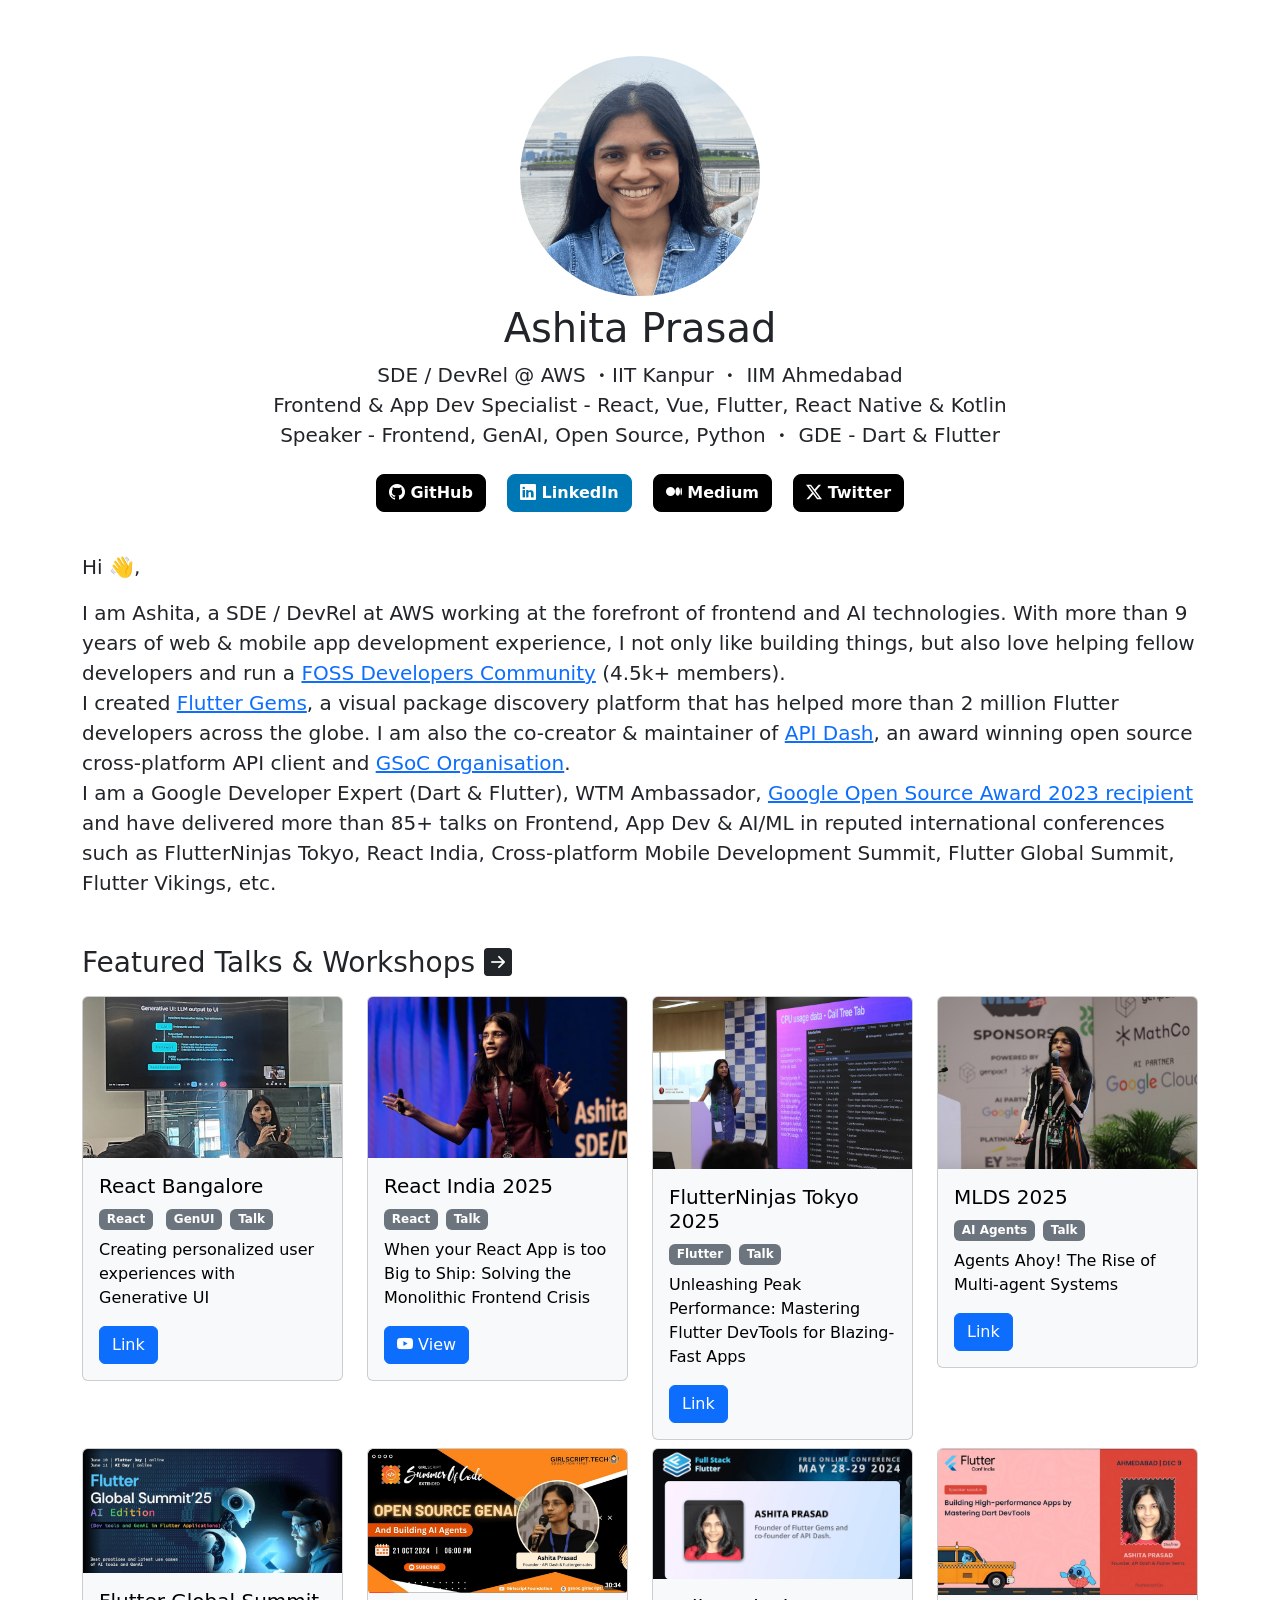
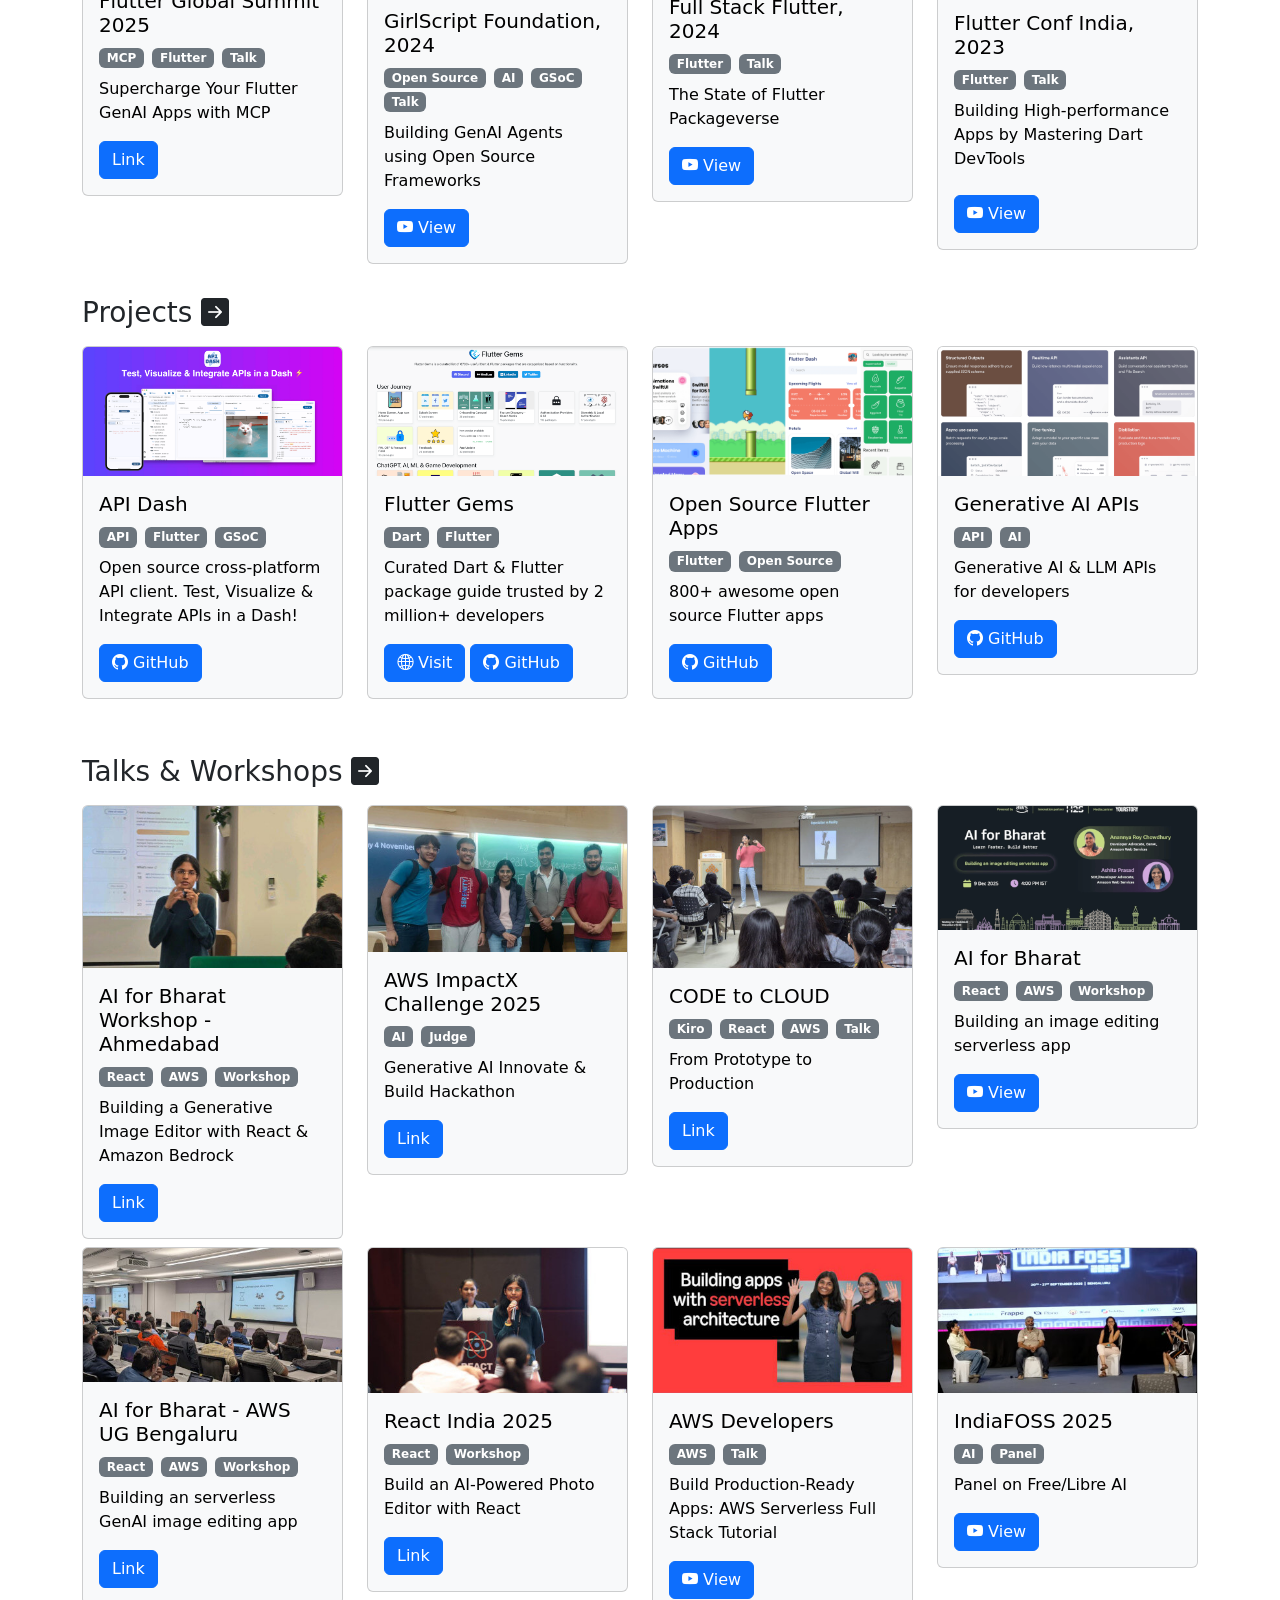
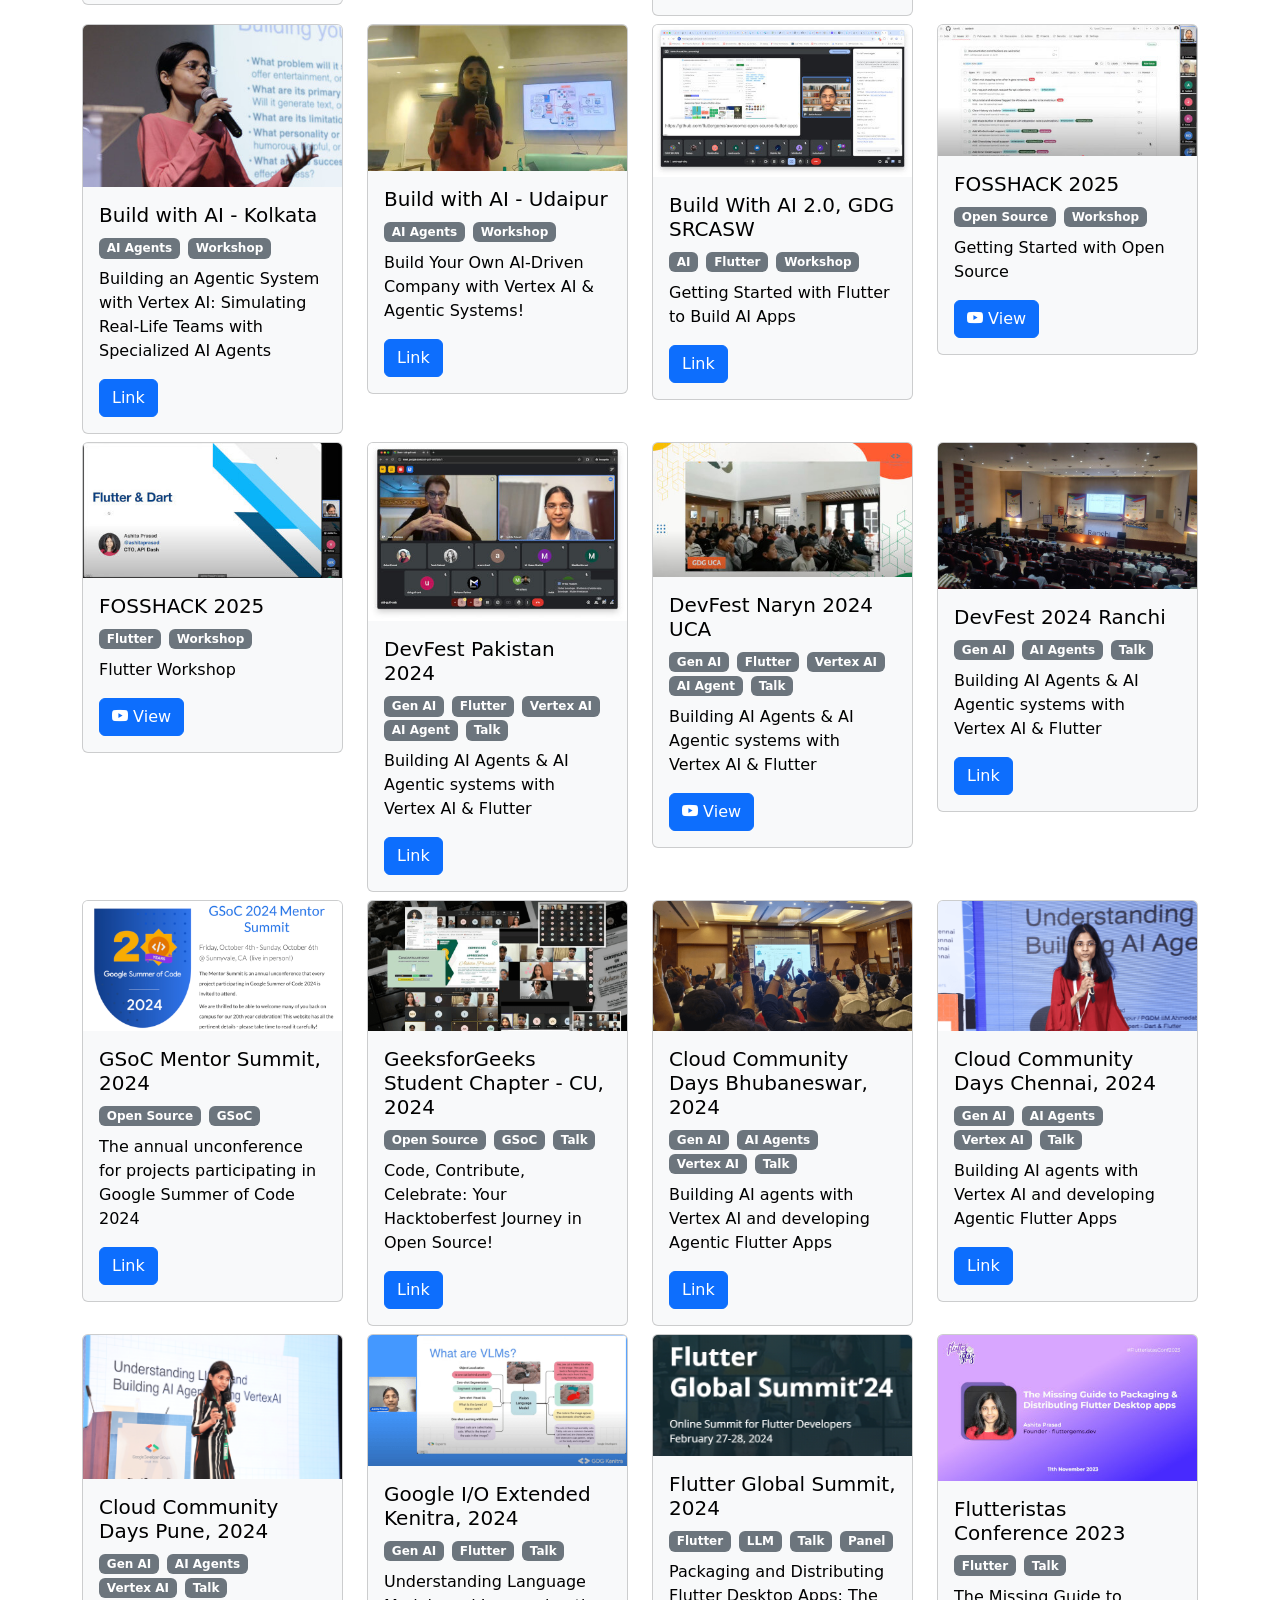
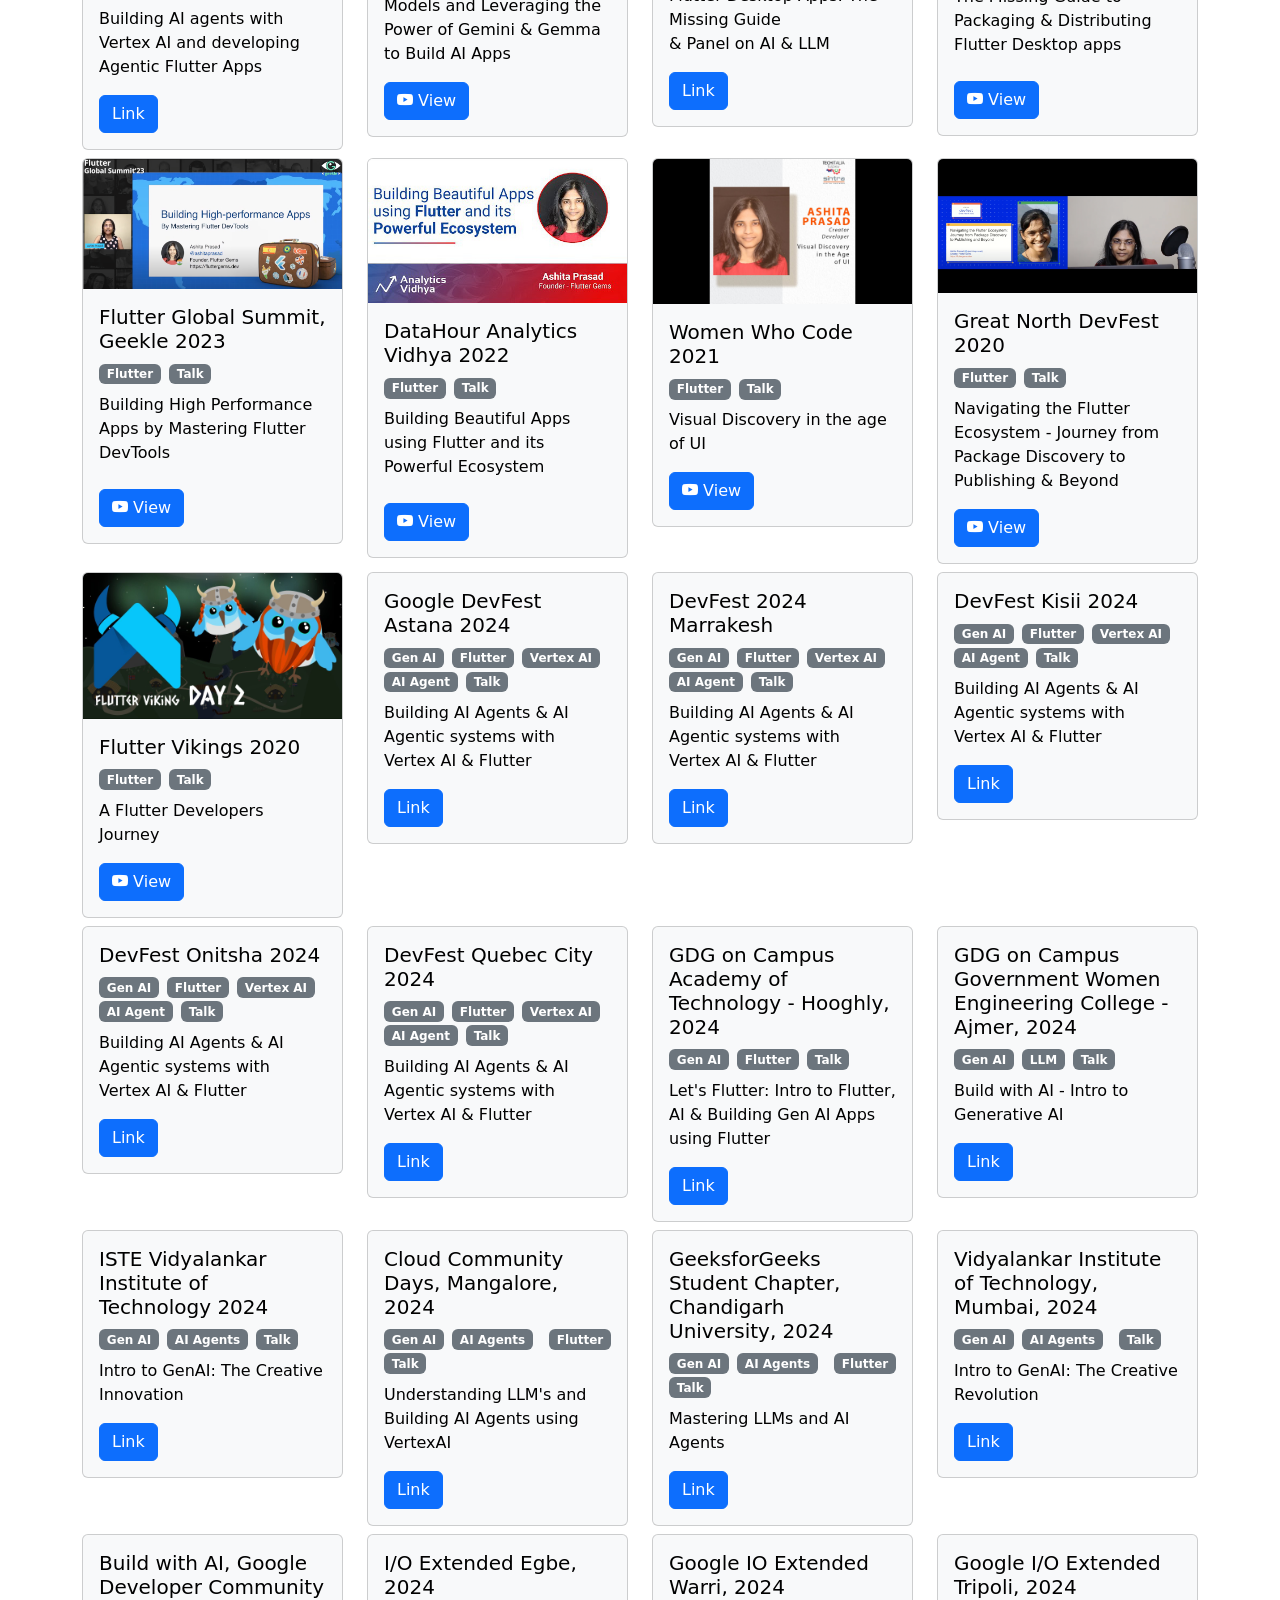
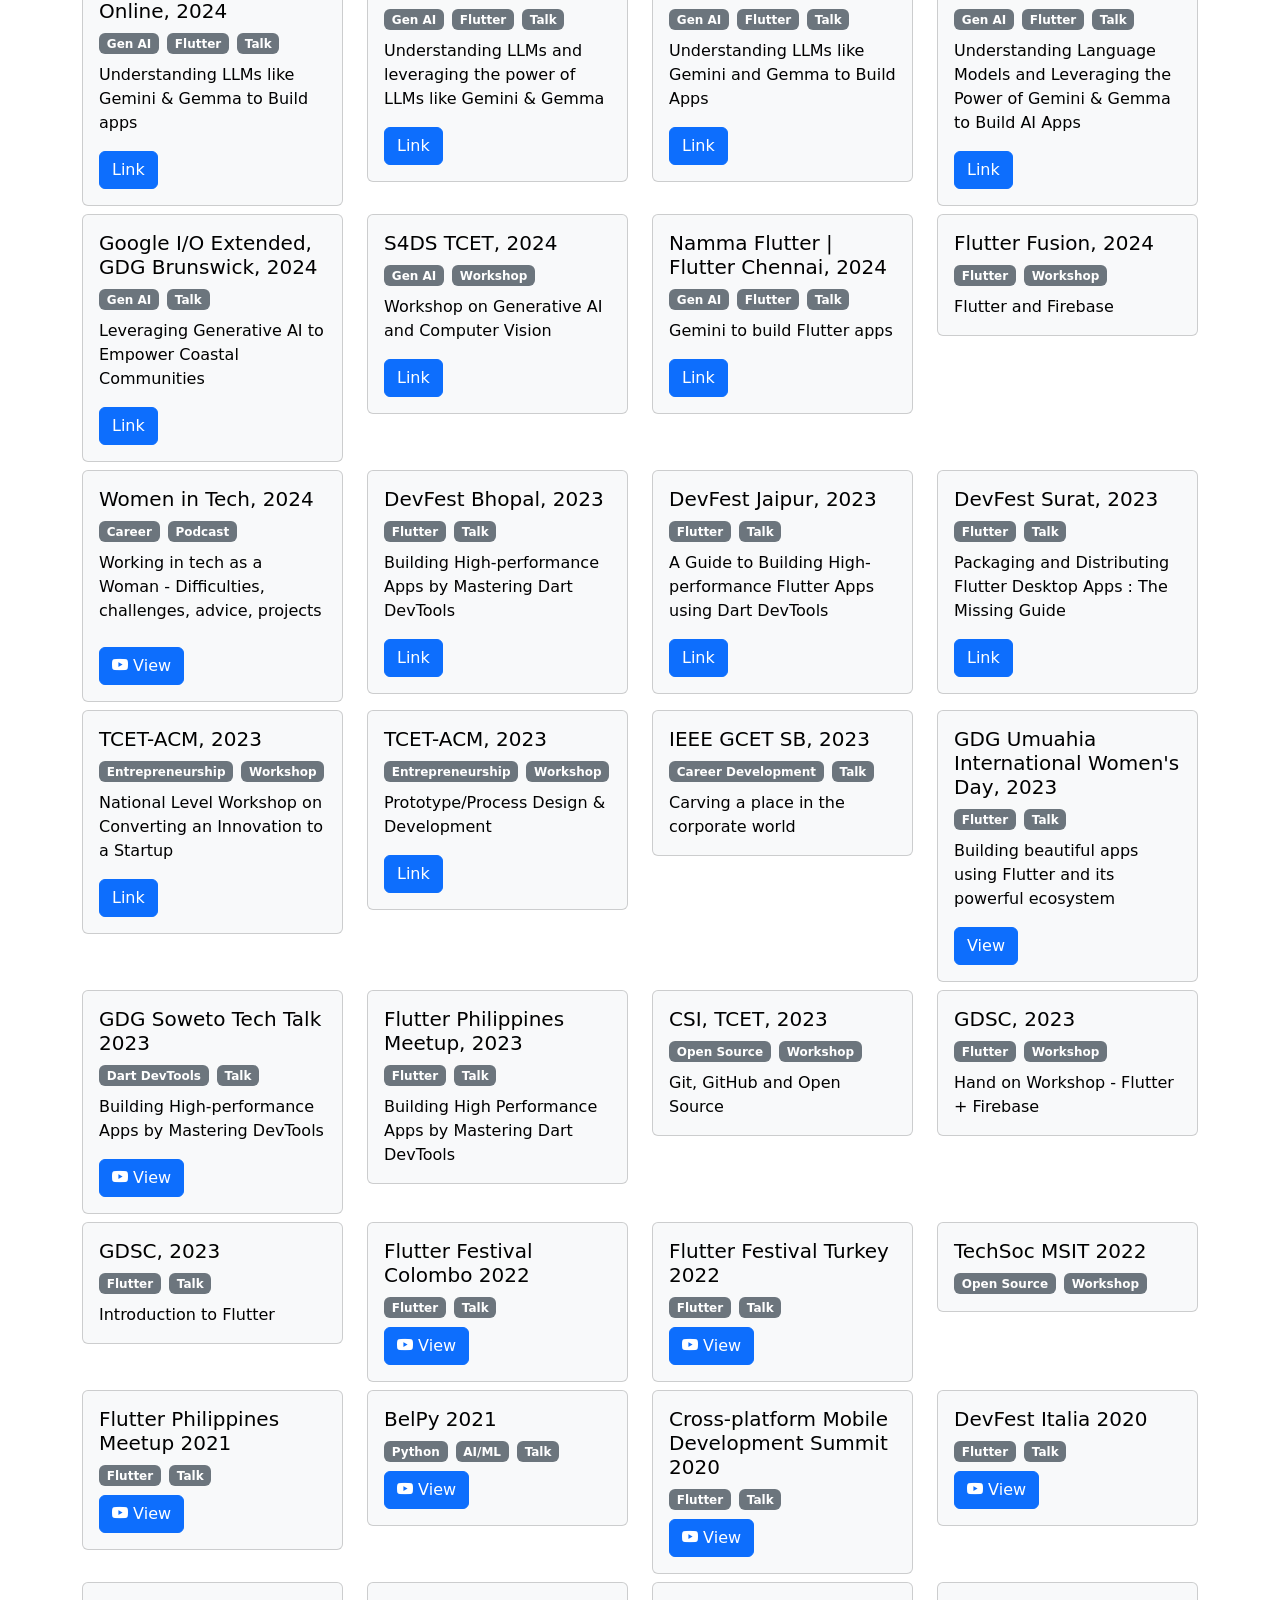
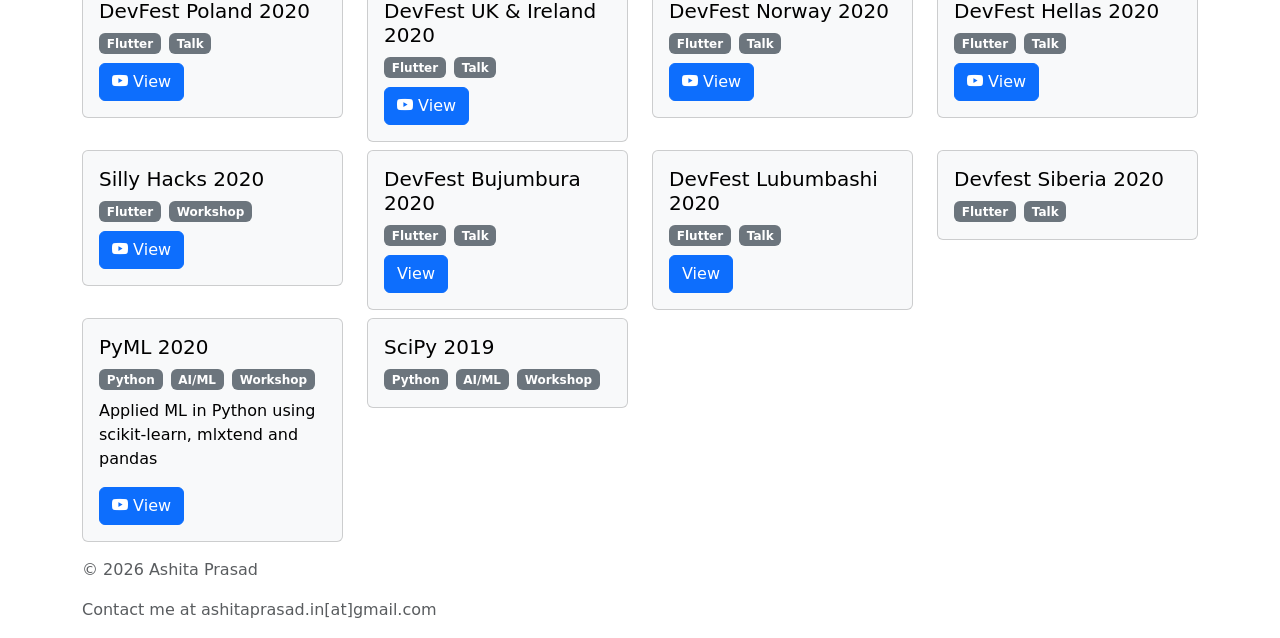
==== commit fffeaf82: "Update index.html" ====
--- a/index.html
+++ b/index.html
@@ -117,7 +117,7 @@
             target="_blank"
             >Google Open Source Award 2023 recipient</a
           >
-          and have delivered more than 75+ talks on Frontend, App Dev & AI/ML in
+          and have delivered more than 85+ talks on Frontend, App Dev & AI/ML in
           reputed international conferences such as FlutterNinjas Tokyo, React
           India, Cross-platform Mobile Development Summit, Flutter Global
           Summit, Flutter Vikings, etc.
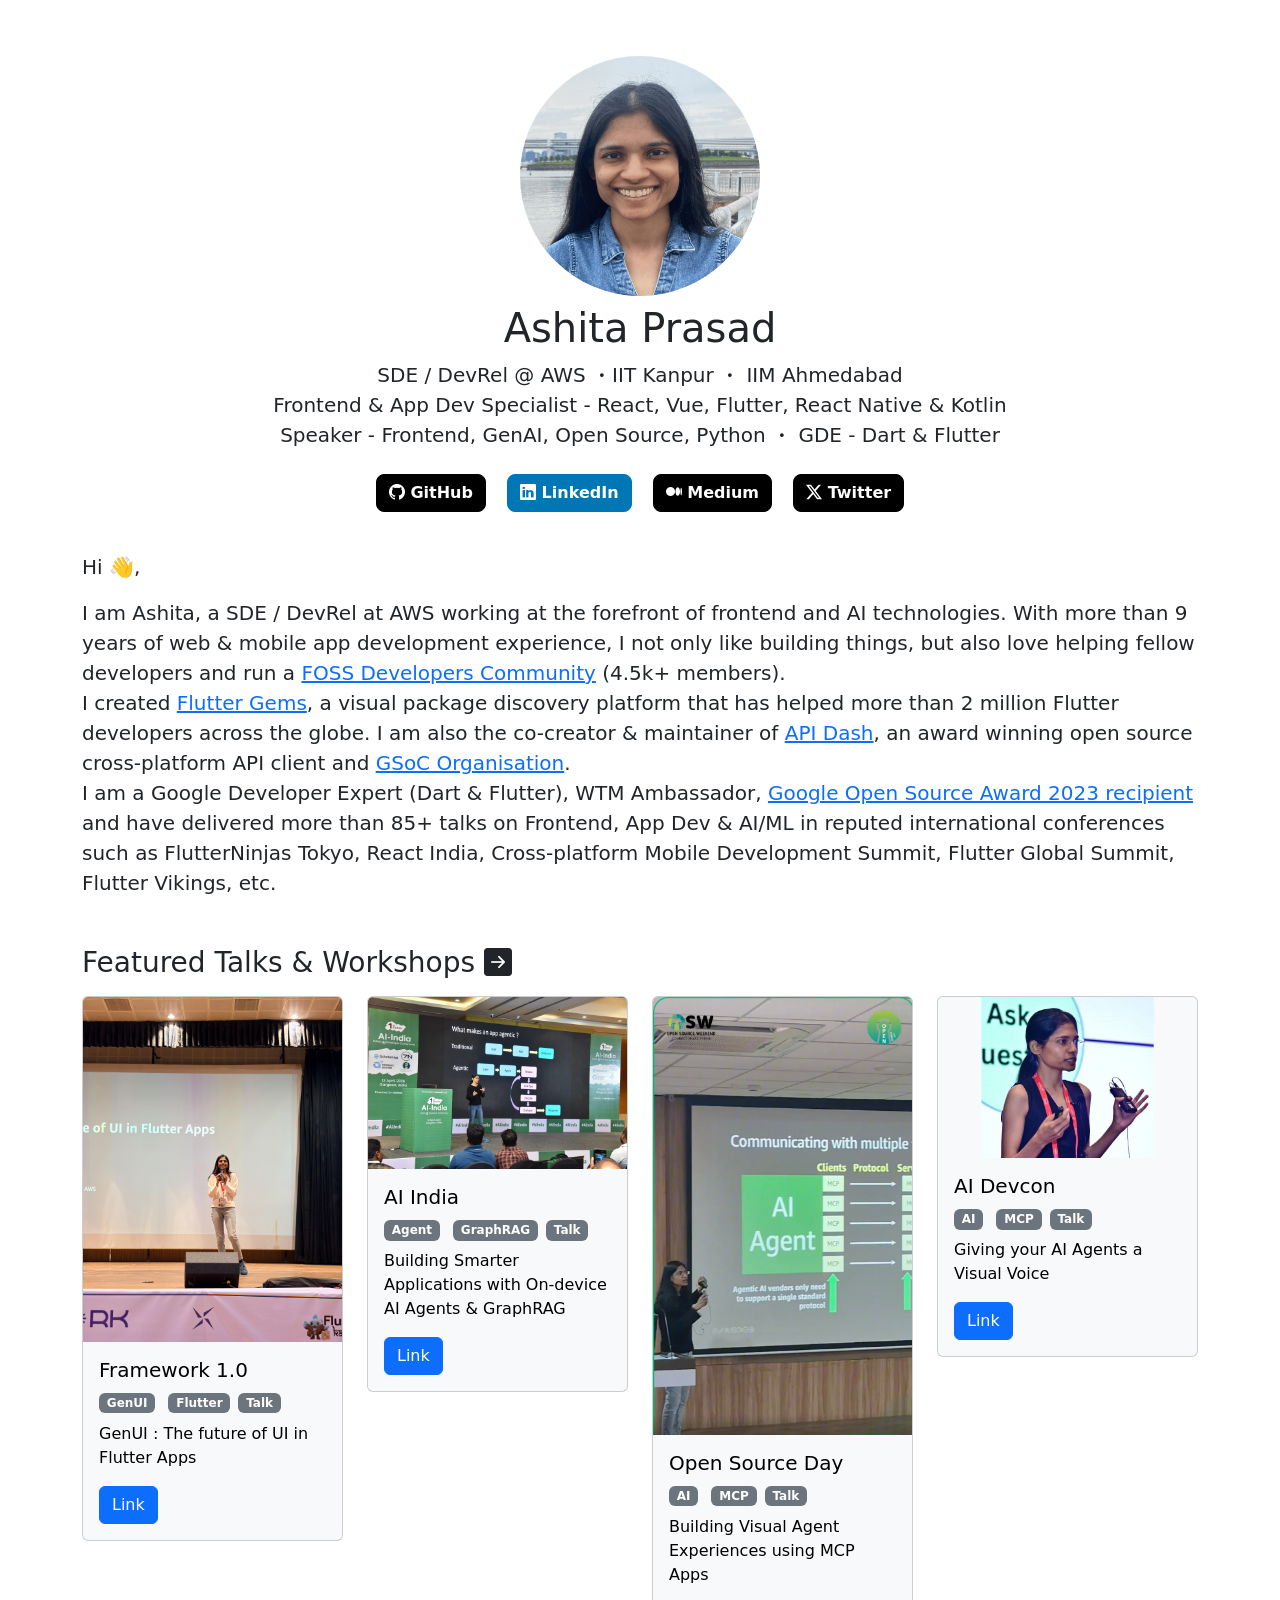
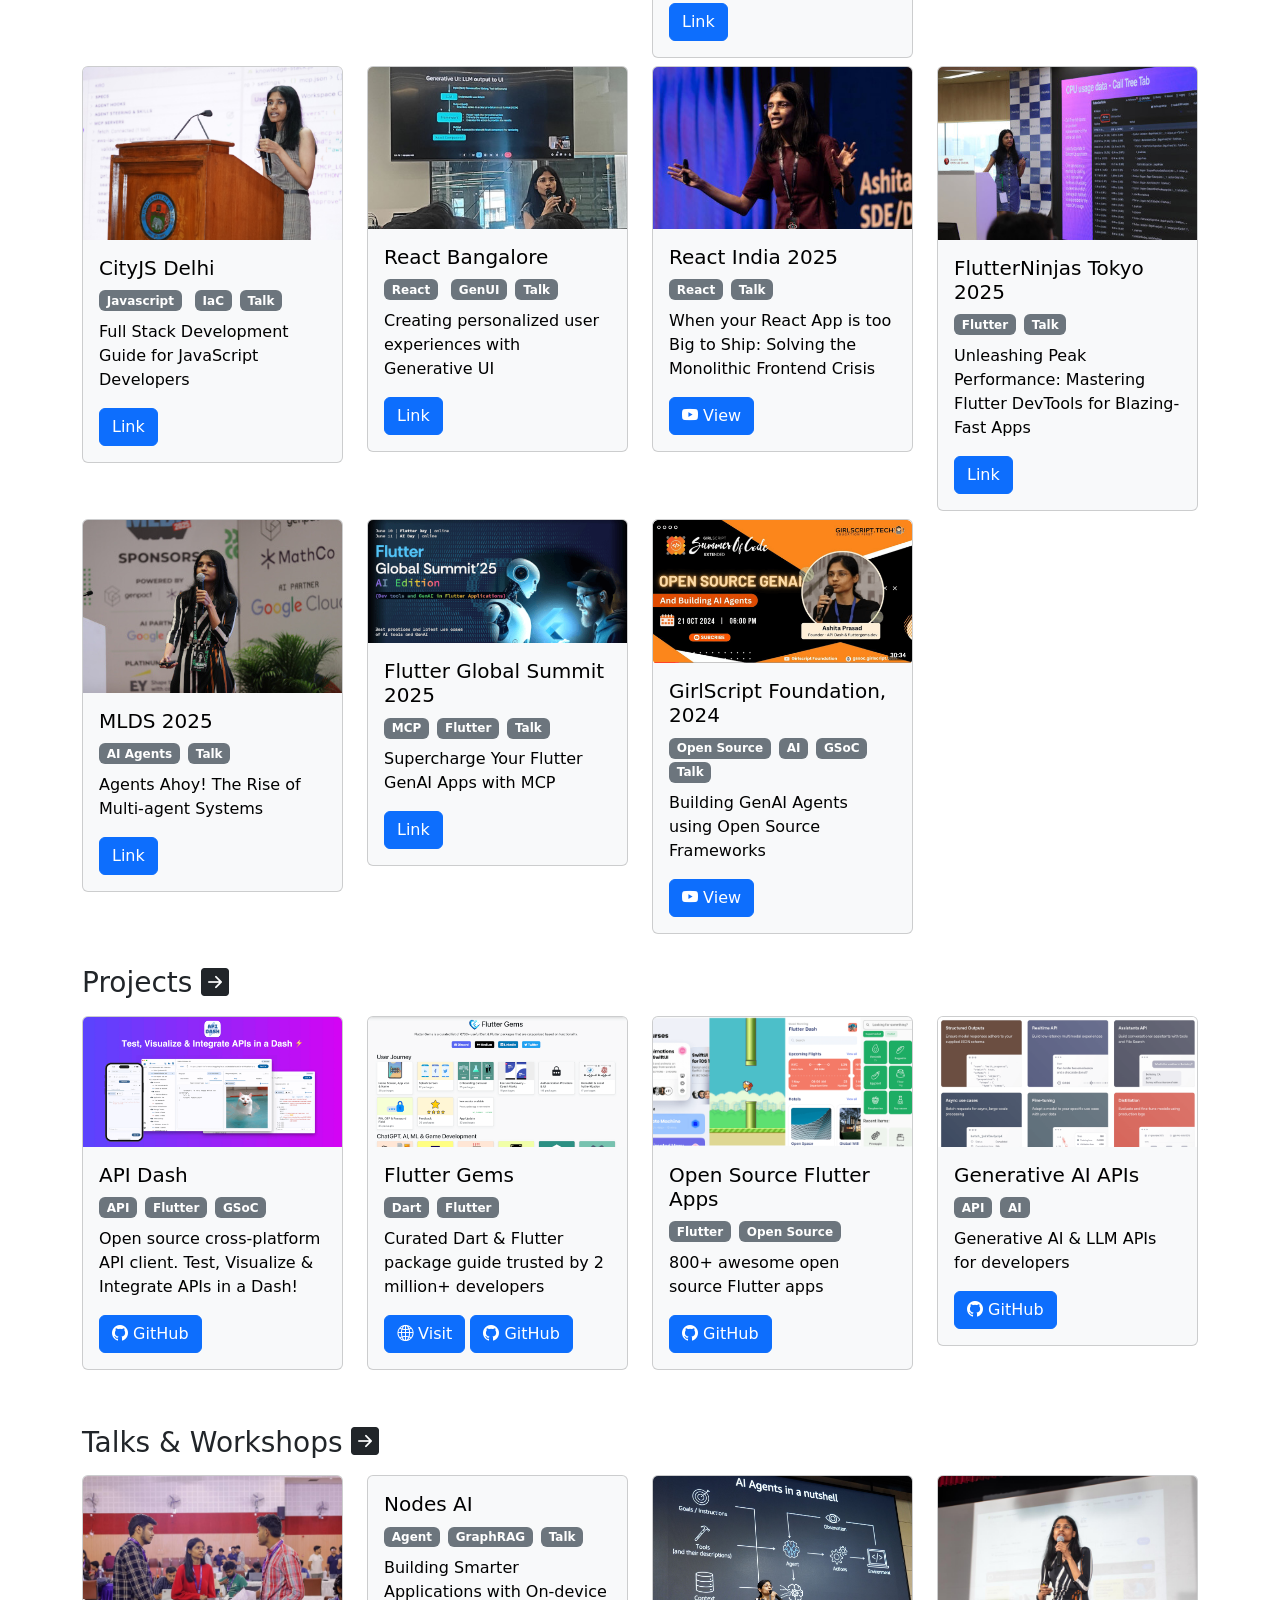
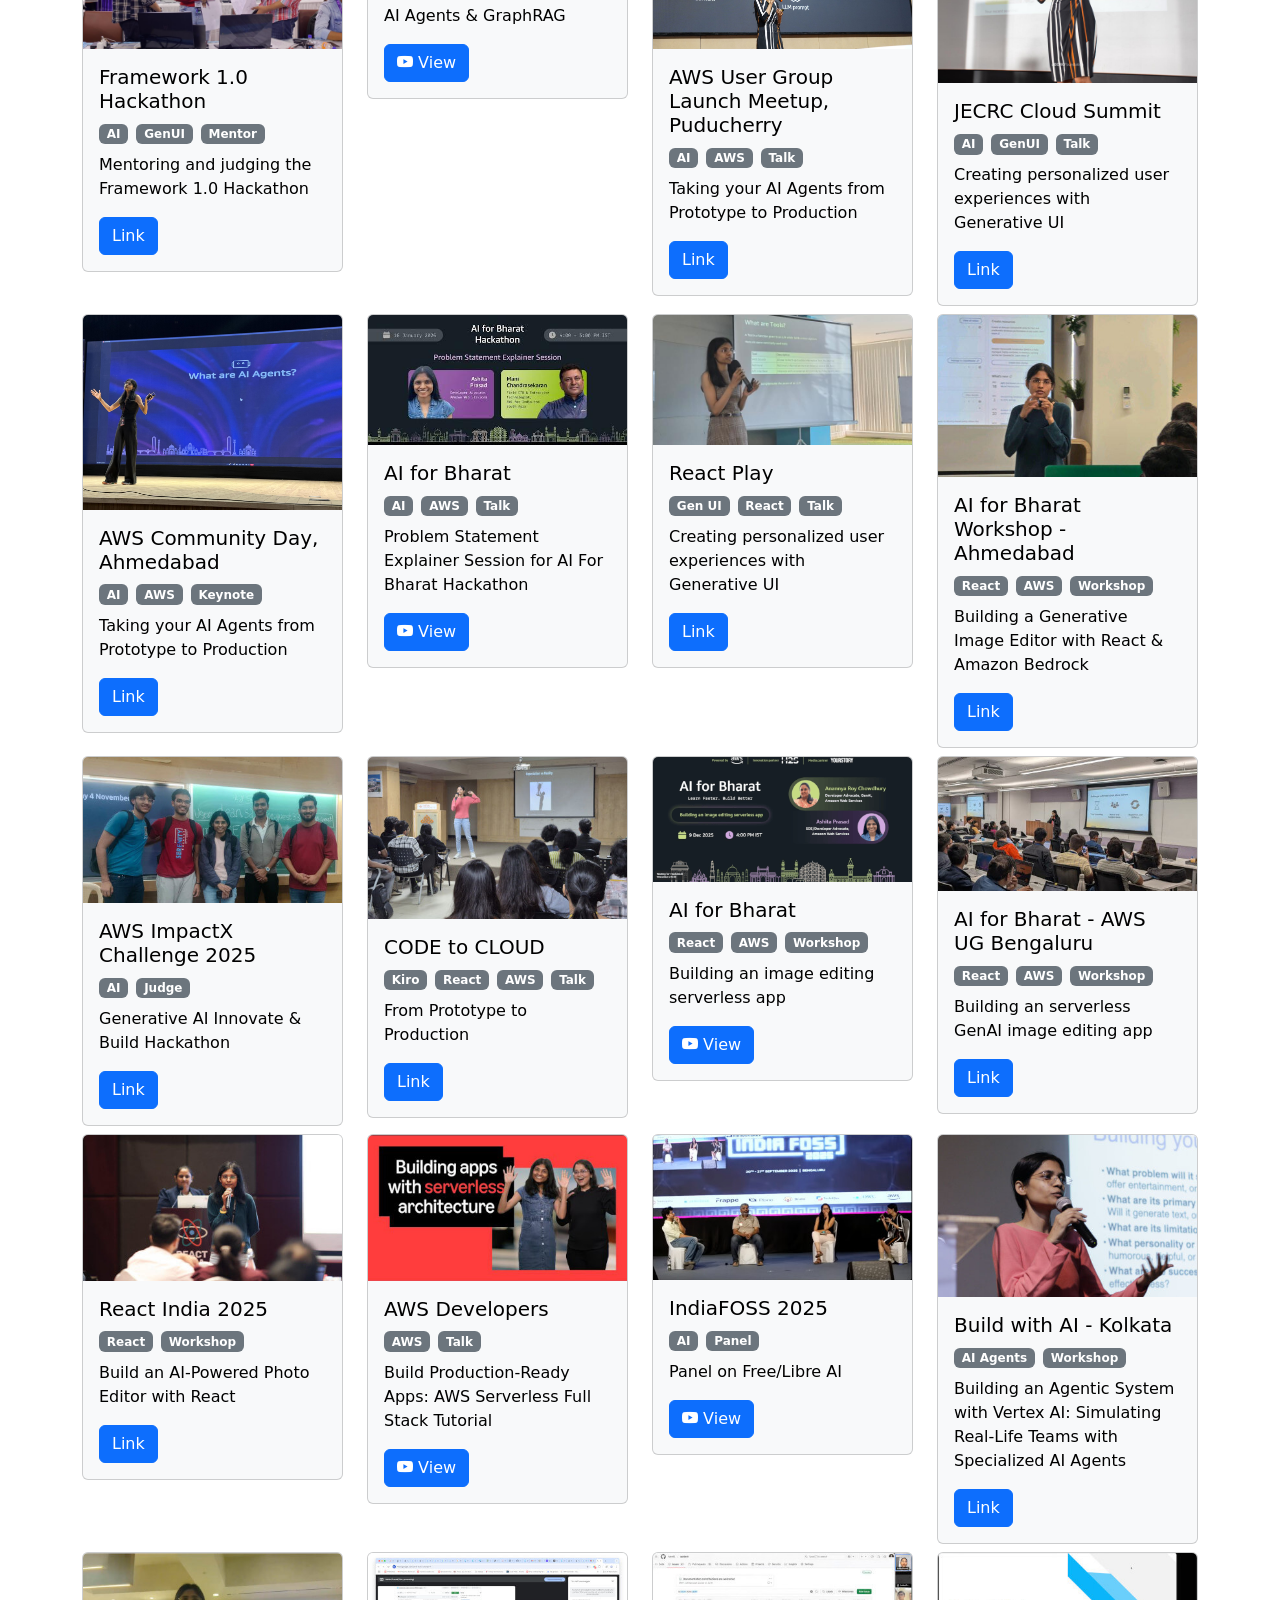
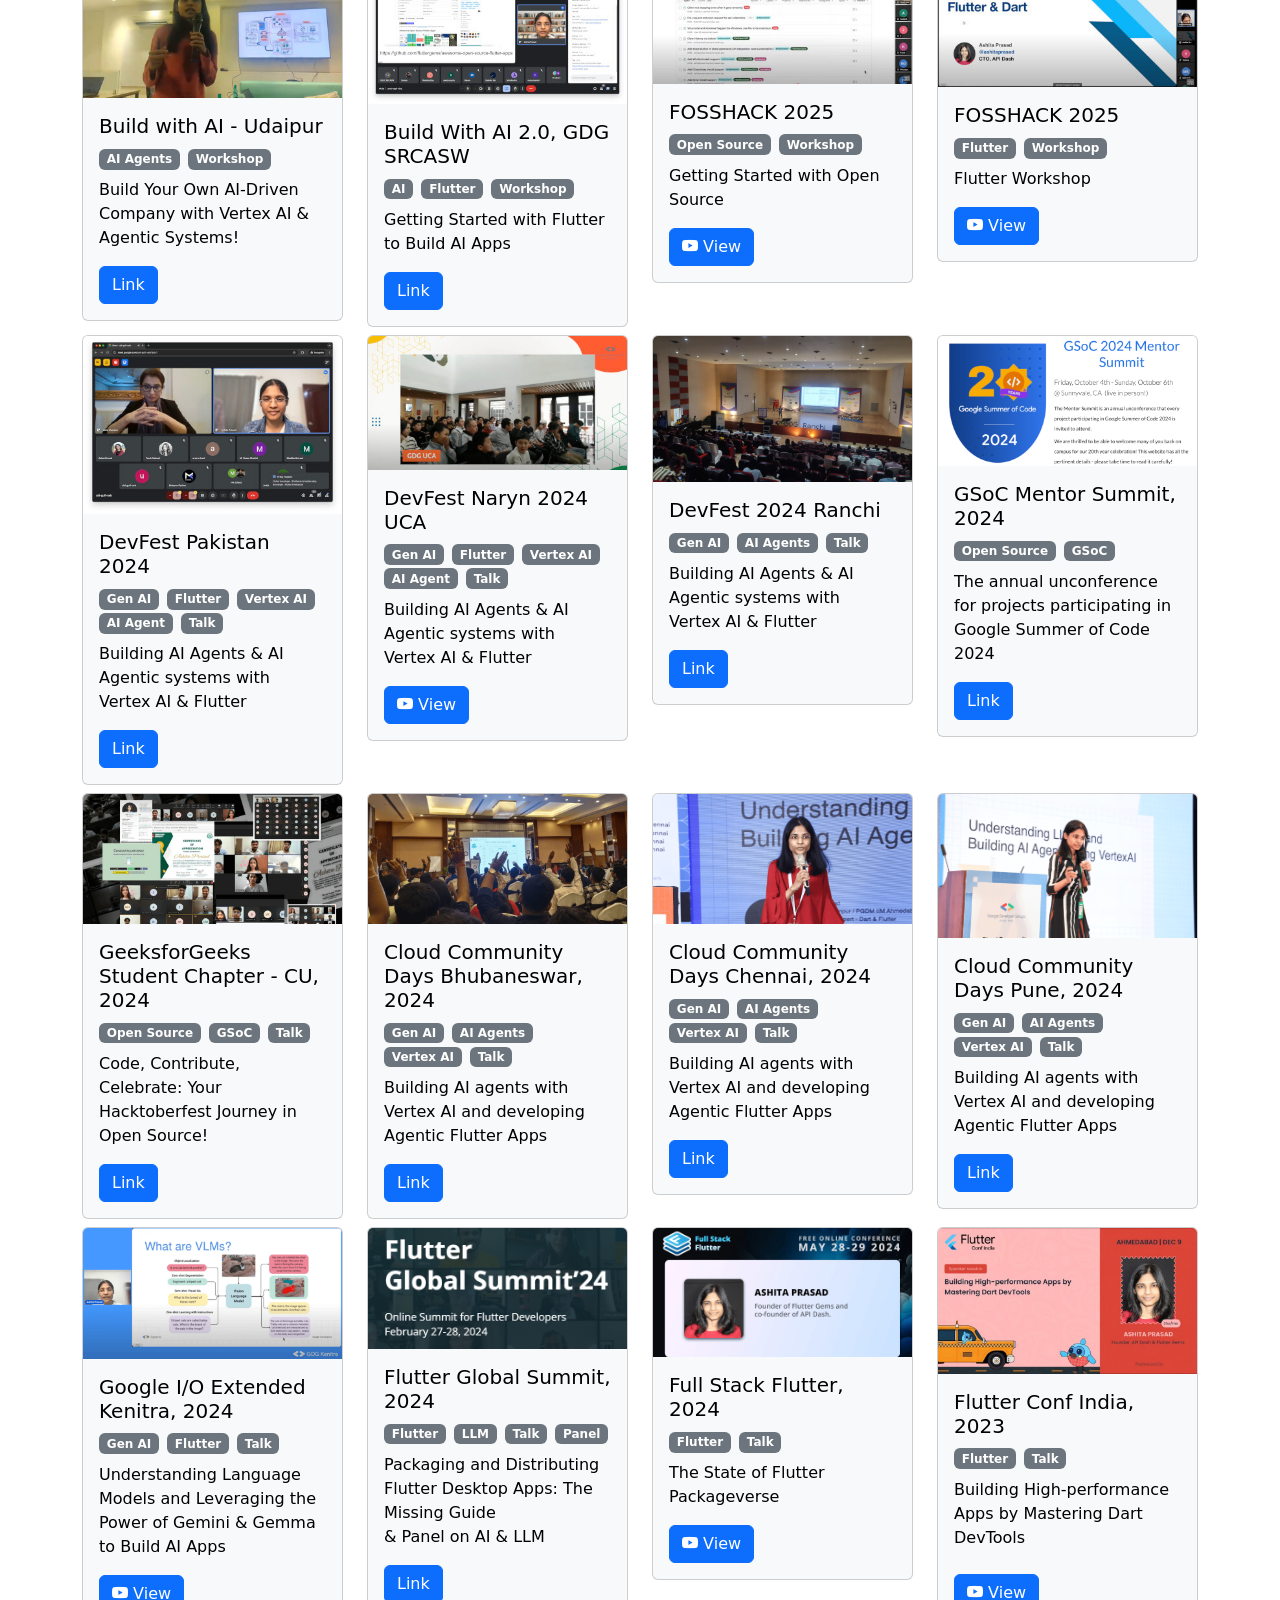
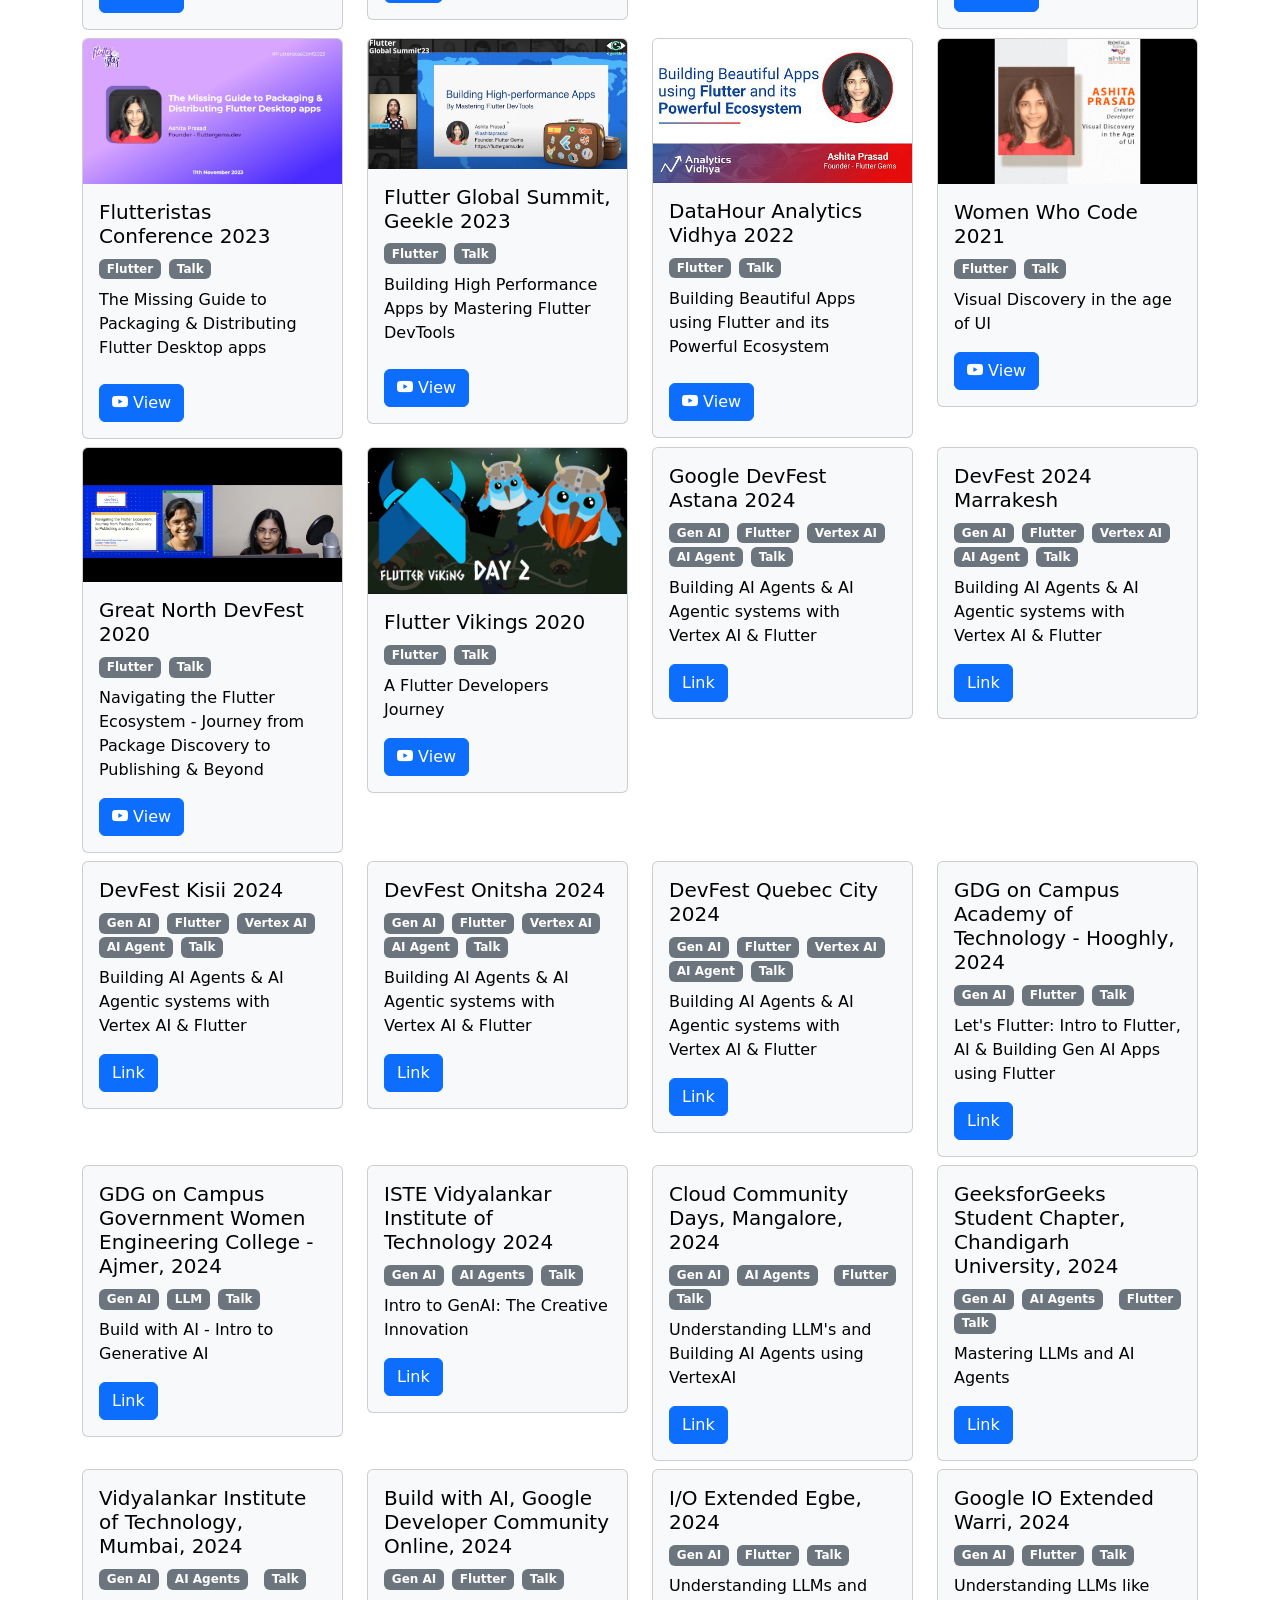
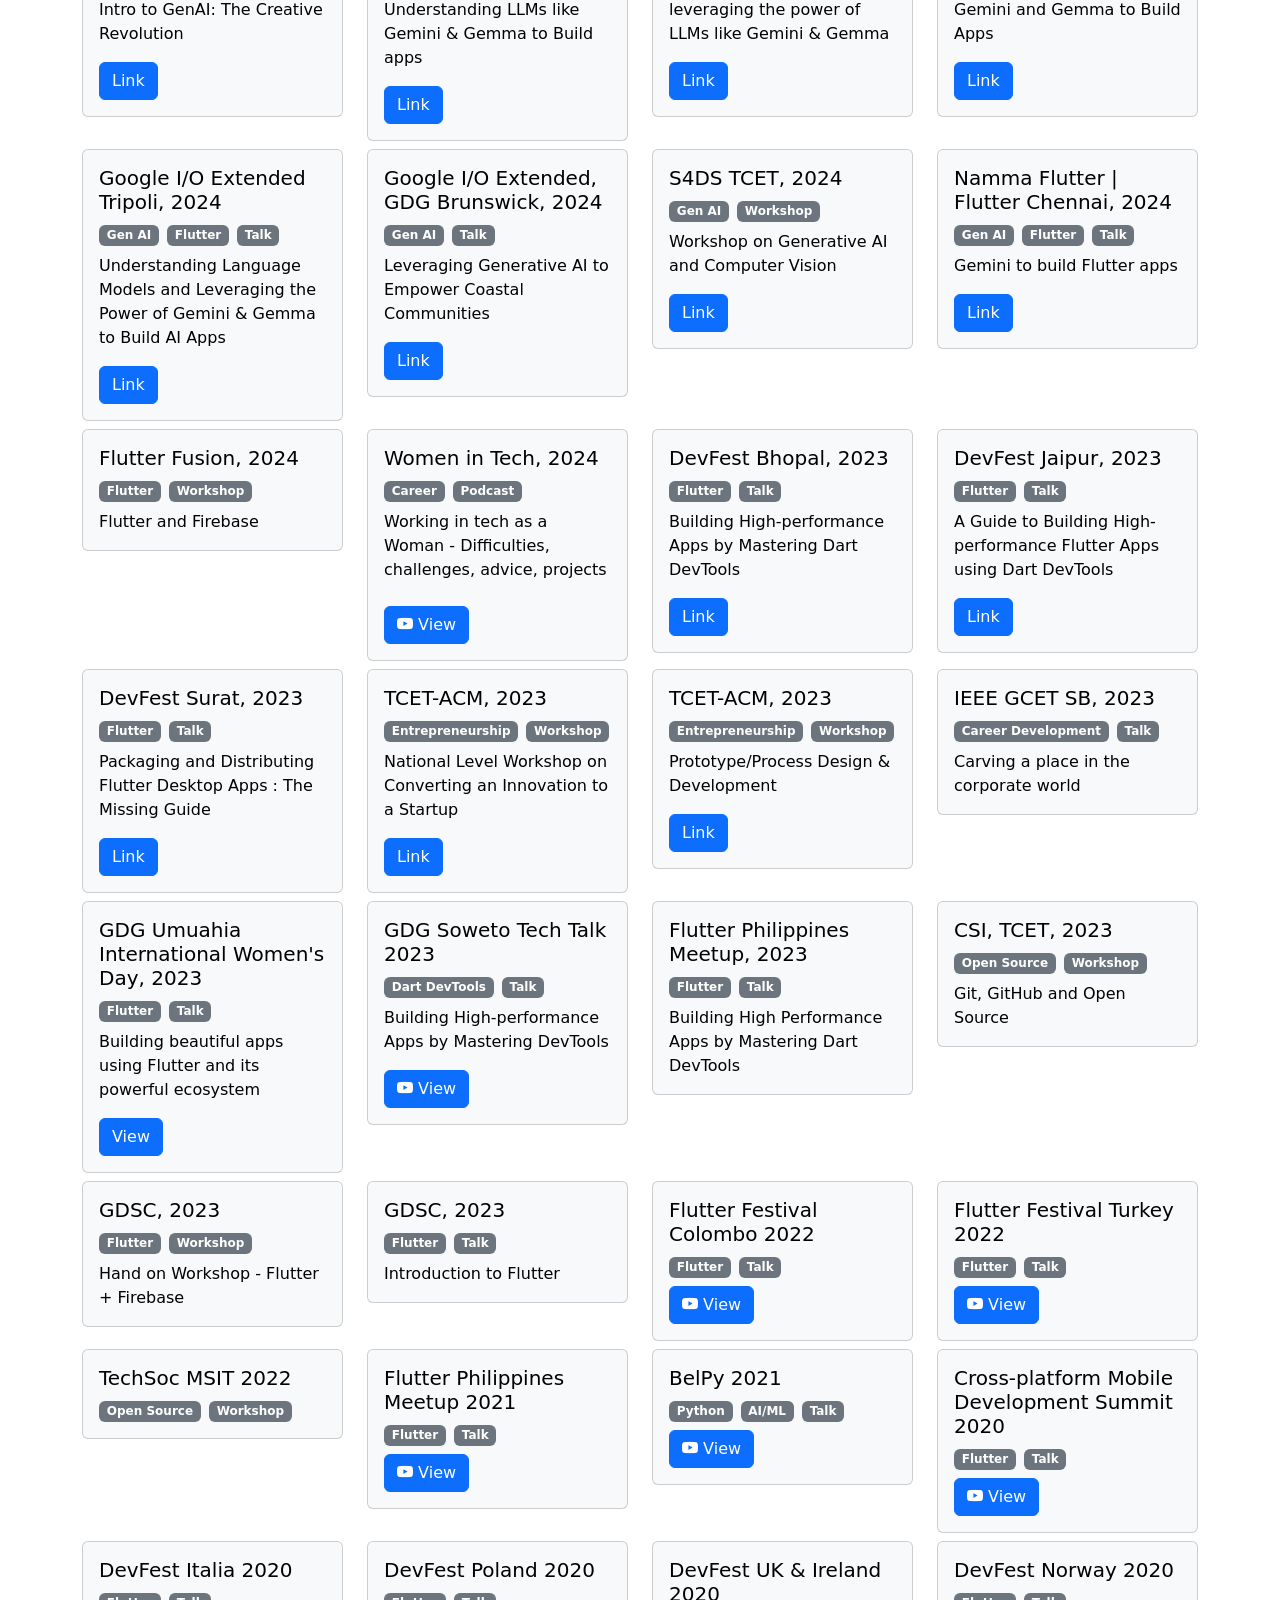
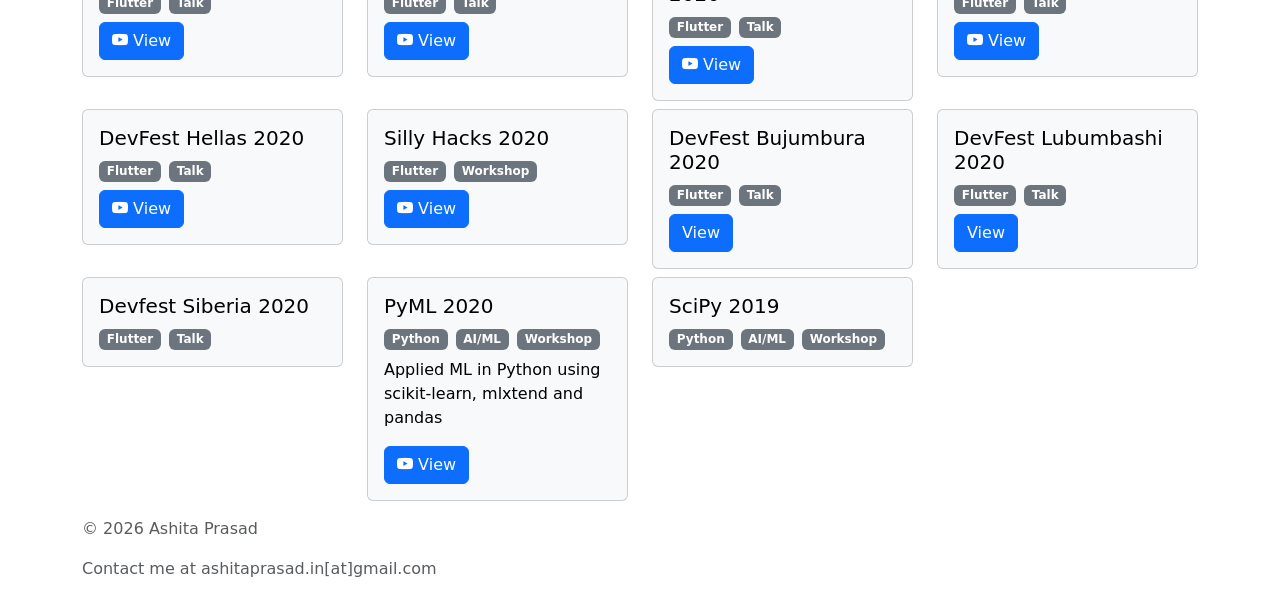
==== commit 29c48eaa: "update" ====
--- a/index.html
+++ b/index.html
@@ -132,6 +132,136 @@
           <div class="col-6 col-md-4 col-xl-3 pt-2">
             <div class="card text-bg-light">
               <img
+                src="/media/thumbs/flutterkanpurtalk.jpeg"
+                class="card-img-top"
+                alt="Framework 1.0"
+              />
+              <div class="card-body">
+                <h5 class="card-title">Framework 1.0</h5>
+                <span class="badge text-bg-secondary">GenUI</span
+                ><span class="px-1"></span>
+                <span class="badge text-bg-secondary">Flutter</span
+                ><span class="px-1"></span
+                ><span class="badge text-bg-secondary">Talk</span><br />
+                <p class="pt-2 card-text">
+                  GenUI : The future of UI in Flutter Apps
+                </p>
+                <a
+                  href="https://konfhub.com/framework"
+                  target="_blank"
+                  class="btn btn-primary"
+                  >Link</a
+                >
+              </div>
+            </div>
+          </div>
+          <div class="col-6 col-md-4 col-xl-3 pt-2">
+            <div class="card text-bg-light">
+              <img
+                src="/media/thumbs/AI India_Ashita.jpeg"
+                class="card-img-top"
+                alt="AI India"
+              />
+              <div class="card-body">
+                <h5 class="card-title">AI India</h5>
+                <span class="badge text-bg-secondary">Agent</span
+                ><span class="px-1"></span>
+                <span class="badge text-bg-secondary">GraphRAG</span
+                ><span class="px-1"></span
+                ><span class="badge text-bg-secondary">Talk</span><br />
+                <p class="pt-2 card-text">
+                  Building Smarter Applications with On-device AI Agents & GraphRAG
+                </p>
+                <a
+                  href="https://www.ai-india.ai/home"
+                  target="_blank"
+                  class="btn btn-primary"
+                  >Link</a
+                >
+              </div>
+            </div>
+          </div>
+          <div class="col-6 col-md-4 col-xl-3 pt-2">
+            <div class="card text-bg-light">
+              <img
+                src="/media/thumbs/OSD_Ashita.png"
+                class="card-img-top"
+                alt="Open Source Day 2026"
+              />
+              <div class="card-body">
+                <h5 class="card-title">Open Source Day</h5>
+                <span class="badge text-bg-secondary">AI</span
+                ><span class="px-1"></span>
+                <span class="badge text-bg-secondary">MCP</span
+                ><span class="px-1"></span
+                ><span class="badge text-bg-secondary">Talk</span><br />
+                <p class="pt-2 card-text">
+                  Building Visual Agent Experiences using MCP Apps
+                </p>
+                <a
+                  href="https://osd.opensourceweekend.org"
+                  target="_blank"
+                  class="btn btn-primary"
+                  >Link</a
+                >
+              </div>
+            </div>
+          </div>
+          <div class="col-6 col-md-4 col-xl-3 pt-2">
+            <div class="card text-bg-light">
+              <img
+                src="/media/thumbs/aidevcon.png"
+                class="card-img-top"
+                alt="AI Devcon"
+              />
+              <div class="card-body">
+                <h5 class="card-title">AI Devcon</h5>
+                <span class="badge text-bg-secondary">AI</span
+                ><span class="px-1"></span>
+                <span class="badge text-bg-secondary">MCP</span
+                ><span class="px-1"></span
+                ><span class="badge text-bg-secondary">Talk</span><br />
+                <p class="pt-2 card-text">
+                  Giving your AI Agents a Visual Voice
+                </p>
+                <a
+                  href="https://www.aidevcon.in/"
+                  target="_blank"
+                  class="btn btn-primary"
+                  >Link</a
+                >
+              </div>
+            </div>
+          </div>
+          <div class="col-6 col-md-4 col-xl-3 pt-2">
+            <div class="card text-bg-light">
+              <img
+                src="/media/thumbs/cityjs-delhi.jpeg"
+                class="card-img-top"
+                alt="CityJS Delhi"
+              />
+              <div class="card-body">
+                <h5 class="card-title">CityJS Delhi</h5>
+                <span class="badge text-bg-secondary">Javascript</span
+                ><span class="px-1"></span>
+                <span class="badge text-bg-secondary">IaC</span
+                ><span class="px-1"></span
+                ><span class="badge text-bg-secondary">Talk</span><br />
+                <p class="pt-2 card-text">
+                  Full Stack Development Guide for JavaScript Developers
+                </p>
+                <a
+                  href="https://india.cityjsconf.org/?utm_source=cityjs_homecard&utm_medium=card&utm_campaign=card_click"
+                  target="_blank"
+                  class="btn btn-primary"
+                  >Link</a
+                >
+              </div>
+            </div>
+          </div>
+          <div class="col-6 col-md-4 col-xl-3 pt-2">
+            <div class="card text-bg-light">
+              <img
                 src="/media/thumbs/react-bangalore.jpeg"
                 class="card-img-top"
                 alt="React Bangalore"
@@ -279,53 +409,6 @@
                   href="https://www.youtube.com/live/Mz0v4UhOrxM?t=19s"
                   target="_blank"
                   class="btn btn-primary"
-                  ><i class="bi bi-youtube"> </i> View</a
-                >
-              </div>
-            </div>
-          </div>
-          <div class="col-6 col-md-4 col-xl-3 pt-2">
-            <div class="card text-bg-light">
-              <img
-                src="/media/thumbs/fsf24.png"
-                class="card-img-top"
-                alt="Fullstack Flutter 2024"
-              />
-              <div class="card-body">
-                <h5 class="card-title">Full Stack Flutter, 2024</h5>
-                <span class="badge text-bg-secondary">Flutter</span
-                ><span class="px-1"></span
-                ><span class="badge text-bg-secondary">Talk</span><br />
-                <p class="pt-2 card-text">The State of Flutter Packageverse</p>
-                <a
-                  href="https://www.youtube.com/live/gLS3074bdsw?t=12219s"
-                  target="_blank"
-                  class="btn btn-primary"
-                >
-                  <i class="bi bi-youtube"> </i> View</a
-                >
-              </div>
-            </div>
-          </div>
-          <div class="col-6 col-md-4 col-xl-3 pt-2">
-            <div class="card text-bg-light">
-              <img
-                src="/media/thumbs/fcf 2024.jpeg"
-                class="card-img-top"
-                alt="Flutteristas Conf 2023"
-              />
-              <div class="card-body">
-                <h5 class="card-title">Flutter Conf India, 2023</h5>
-                <span class="badge text-bg-secondary">Flutter</span
-                ><span class="px-1"></span
-                ><span class="badge text-bg-secondary">Talk</span><br />
-                <p class="pt-2 card-text">
-                  Building High-performance Apps by Mastering Dart DevTools
-                </p>
-                <a
-                  href="https://www.youtube.com/watch?v=_ppKzGEckA0"
-                  target="_blank"
-                  class="btn btn-primary mt-2"
                   ><i class="bi bi-youtube"> </i> View</a
                 >
               </div>
@@ -455,6 +538,196 @@
           <div class="col-6 col-md-4 col-xl-3 pt-2">
             <div class="card text-bg-light">
               <img
+                src="/media/thumbs/framework hackathon.jpeg"
+                class="card-img-top"
+                alt=""
+              />
+              <div class="card-body">
+                <h5 class="card-title">Framework 1.0 Hackathon</h5>
+                <span class="badge text-bg-secondary">AI</span
+                ><span class="px-1"></span
+                ><span class="badge text-bg-secondary">GenUI</span
+                ><span class="px-1"></span
+                ><span class="badge text-bg-secondary">Mentor</span><br />
+                <p class="pt-2 card-text">
+                  Mentoring and judging the Framework 1.0 Hackathon
+                </p>
+                <a
+                  href="https://www.linkedin.com/feed/update/urn:li:activity:7455268125345832961"
+                  target="_blank"
+                  class="btn btn-primary"
+                >
+                  Link</a
+                >
+              </div>
+            </div>
+          </div>
+          <div class="col-6 col-md-4 col-xl-3 pt-2">
+            <div class="card text-bg-light">
+              <img
+                src=""
+                class="card-img-top"
+                alt=""
+              />
+              <div class="card-body">
+                <h5 class="card-title">Nodes AI</h5>
+                <span class="badge text-bg-secondary">Agent</span
+                ><span class="px-1"></span
+                ><span class="badge text-bg-secondary">GraphRAG</span
+                ><span class="px-1"></span
+                ><span class="badge text-bg-secondary">Talk</span><br />
+                <p class="pt-2 card-text">
+                  Building Smarter Applications with On-device AI Agents & GraphRAG
+                </p>
+                <a
+                  href="https://www.youtube.com/watch?v=P7jboLT0w2w"
+                  target="_blank"
+                  class="btn btn-primary"
+                >
+                  <i class="bi bi-youtube"> </i> View</a
+                >
+                
+              </div>
+            </div>
+          </div>
+          <div class="col-6 col-md-4 col-xl-3 pt-2">
+            <div class="card text-bg-light">
+              <img
+                src="/media/thumbs/puducherrytalk1.jpeg"
+                class="card-img-top"
+                alt=""
+              />
+              <div class="card-body">
+                <h5 class="card-title">AWS User Group Launch Meetup, Puducherry</h5>
+                <span class="badge text-bg-secondary">AI</span
+                ><span class="px-1"></span
+                ><span class="badge text-bg-secondary">AWS</span
+                ><span class="px-1"></span
+                ><span class="badge text-bg-secondary">Talk</span><br />
+                <p class="pt-2 card-text">
+                  Taking your AI Agents from Prototype to Production
+                </p>
+                <a
+                  href="https://www.linkedin.com/feed/update/urn:li:activity:7439779773003948033/"
+                  target="_blank"
+                  class="btn btn-primary"
+                >
+                  Link</a
+                >
+              </div>
+            </div>
+          </div>
+          <div class="col-6 col-md-4 col-xl-3 pt-2">
+            <div class="card text-bg-light">
+              <img
+                src="/media/thumbs/jecrc.jpeg"
+                class="card-img-top"
+                alt=""
+              />
+              <div class="card-body">
+                <h5 class="card-title">JECRC Cloud Summit</h5>
+                <span class="badge text-bg-secondary">AI</span
+                ><span class="px-1"></span
+                ><span class="badge text-bg-secondary">GenUI</span
+                ><span class="px-1"></span
+                ><span class="badge text-bg-secondary">Talk</span><br />
+                <p class="pt-2 card-text">
+                  Creating personalized user experiences with Generative UI
+                </p>
+                <a
+                  href="https://konfhub.com/jecrc-cloud-summit-2026"
+                  target="_blank"
+                  class="btn btn-primary"
+                >
+                  Link</a
+                >
+              </div>
+            </div>
+          </div>
+          <div class="col-6 col-md-4 col-xl-3 pt-2">
+            <div class="card text-bg-light">
+              <img
+                src="/media/thumbs/selected_ahd.jpeg"
+                class="card-img-top"
+                alt=""
+              />
+              <div class="card-body">
+                <h5 class="card-title">AWS Community Day, Ahmedabad</h5>
+                <span class="badge text-bg-secondary">AI</span
+                ><span class="px-1"></span
+                ><span class="badge text-bg-secondary">AWS</span
+                ><span class="px-1"></span
+                ><span class="badge text-bg-secondary">Keynote</span><br />
+                <p class="pt-2 card-text">
+                  Taking your AI Agents from Prototype to Production
+                </p>
+                <a
+                  href="https://awsahmedabad.community/"
+                  target="_blank"
+                  class="btn btn-primary"
+                >
+                  Link</a
+                >
+              </div>
+            </div>
+          </div>
+          <div class="col-6 col-md-4 col-xl-3 pt-2">
+            <div class="card text-bg-light">
+              <img
+                src="/media/thumbs/aib.jpeg"
+                class="card-img-top"
+                alt=""
+              />
+              <div class="card-body">
+                <h5 class="card-title">AI for Bharat</h5>
+                <span class="badge text-bg-secondary">AI</span
+                ><span class="px-1"></span
+                ><span class="badge text-bg-secondary">AWS</span
+                ><span class="px-1"></span
+                ><span class="badge text-bg-secondary">Talk</span><br />
+                <p class="pt-2 card-text">
+                  Problem Statement Explainer Session for AI For Bharat Hackathon
+                </p>
+                <a
+                  href="https://www.youtube.com/watch?v=7Um2i-bK6xs&pp=ygUNYWkgZm9yIGJoYXJhdA%3D%3D"
+                  target="_blank"
+                  class="btn btn-primary"
+                >
+                  <i class="bi bi-youtube"> </i> View</a
+                >
+              </div>
+            </div>
+          </div>
+            <div class="col-6 col-md-4 col-xl-3 pt-2">
+            <div class="card text-bg-light">
+              <img
+                src="/media/thumbs/reactplay.jpeg"
+                class="card-img-top"
+                alt="React Play"
+              />
+              <div class="card-body">
+                <h5 class="card-title">React Play</h5>
+                <span class="badge text-bg-secondary">Gen UI</span
+                ><span class="px-1"></span
+                ><span class="badge text-bg-secondary">React</span
+                ><span class="px-1"></span
+                ><span class="badge text-bg-secondary">Talk</span><br />
+                <p class="pt-2 card-text">
+                  Creating personalized user experiences with Generative UI
+                </p>
+                <a
+                  href="https://www.meetup.com/reactplay-bengaluru/events/312860943/?eventOrigin=group_past_events"
+                  target="_blank"
+                  class="btn btn-primary"
+                >
+                  Link</a
+                >
+              </div>
+            </div>
+          </div>
+          <div class="col-6 col-md-4 col-xl-3 pt-2">
+            <div class="card text-bg-light">
+              <img
                 src="/media/thumbs/ai4b-ahmedabad.jpg"
                 class="card-img-top"
                 alt="AI for Bharat Workshop - Ahmedabad 2025"
@@ -1074,6 +1347,53 @@
                   class="btn btn-primary"
                 >
                   Link</a
+                >
+              </div>
+            </div>
+          </div>
+          <div class="col-6 col-md-4 col-xl-3 pt-2">
+            <div class="card text-bg-light">
+              <img
+                src="/media/thumbs/fsf24.png"
+                class="card-img-top"
+                alt="Fullstack Flutter 2024"
+              />
+              <div class="card-body">
+                <h5 class="card-title">Full Stack Flutter, 2024</h5>
+                <span class="badge text-bg-secondary">Flutter</span
+                ><span class="px-1"></span
+                ><span class="badge text-bg-secondary">Talk</span><br />
+                <p class="pt-2 card-text">The State of Flutter Packageverse</p>
+                <a
+                  href="https://www.youtube.com/live/gLS3074bdsw?t=12219s"
+                  target="_blank"
+                  class="btn btn-primary"
+                >
+                  <i class="bi bi-youtube"> </i> View</a
+                >
+              </div>
+            </div>
+          </div>
+          <div class="col-6 col-md-4 col-xl-3 pt-2">
+            <div class="card text-bg-light">
+              <img
+                src="/media/thumbs/fcf 2024.jpeg"
+                class="card-img-top"
+                alt="Flutteristas Conf 2023"
+              />
+              <div class="card-body">
+                <h5 class="card-title">Flutter Conf India, 2023</h5>
+                <span class="badge text-bg-secondary">Flutter</span
+                ><span class="px-1"></span
+                ><span class="badge text-bg-secondary">Talk</span><br />
+                <p class="pt-2 card-text">
+                  Building High-performance Apps by Mastering Dart DevTools
+                </p>
+                <a
+                  href="https://www.youtube.com/watch?v=_ppKzGEckA0"
+                  target="_blank"
+                  class="btn btn-primary mt-2"
+                  ><i class="bi bi-youtube"> </i> View</a
                 >
               </div>
             </div>
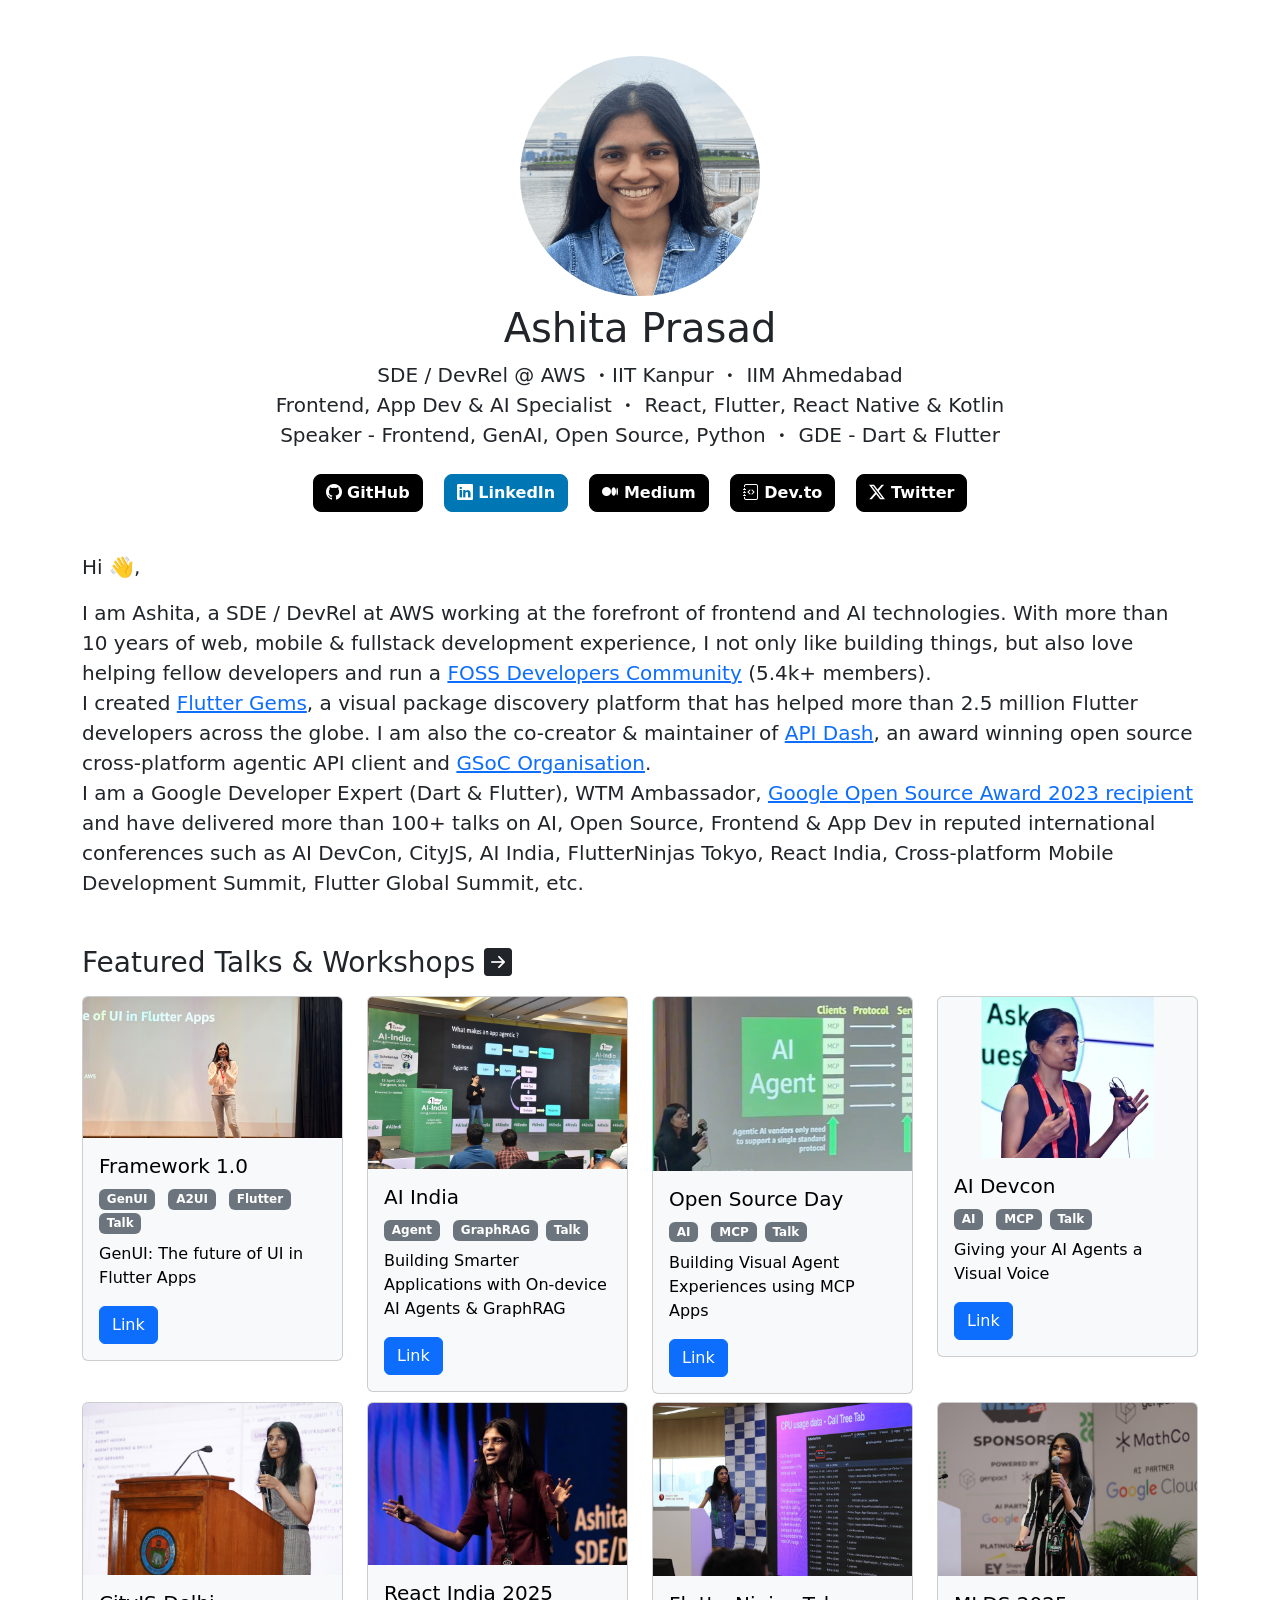
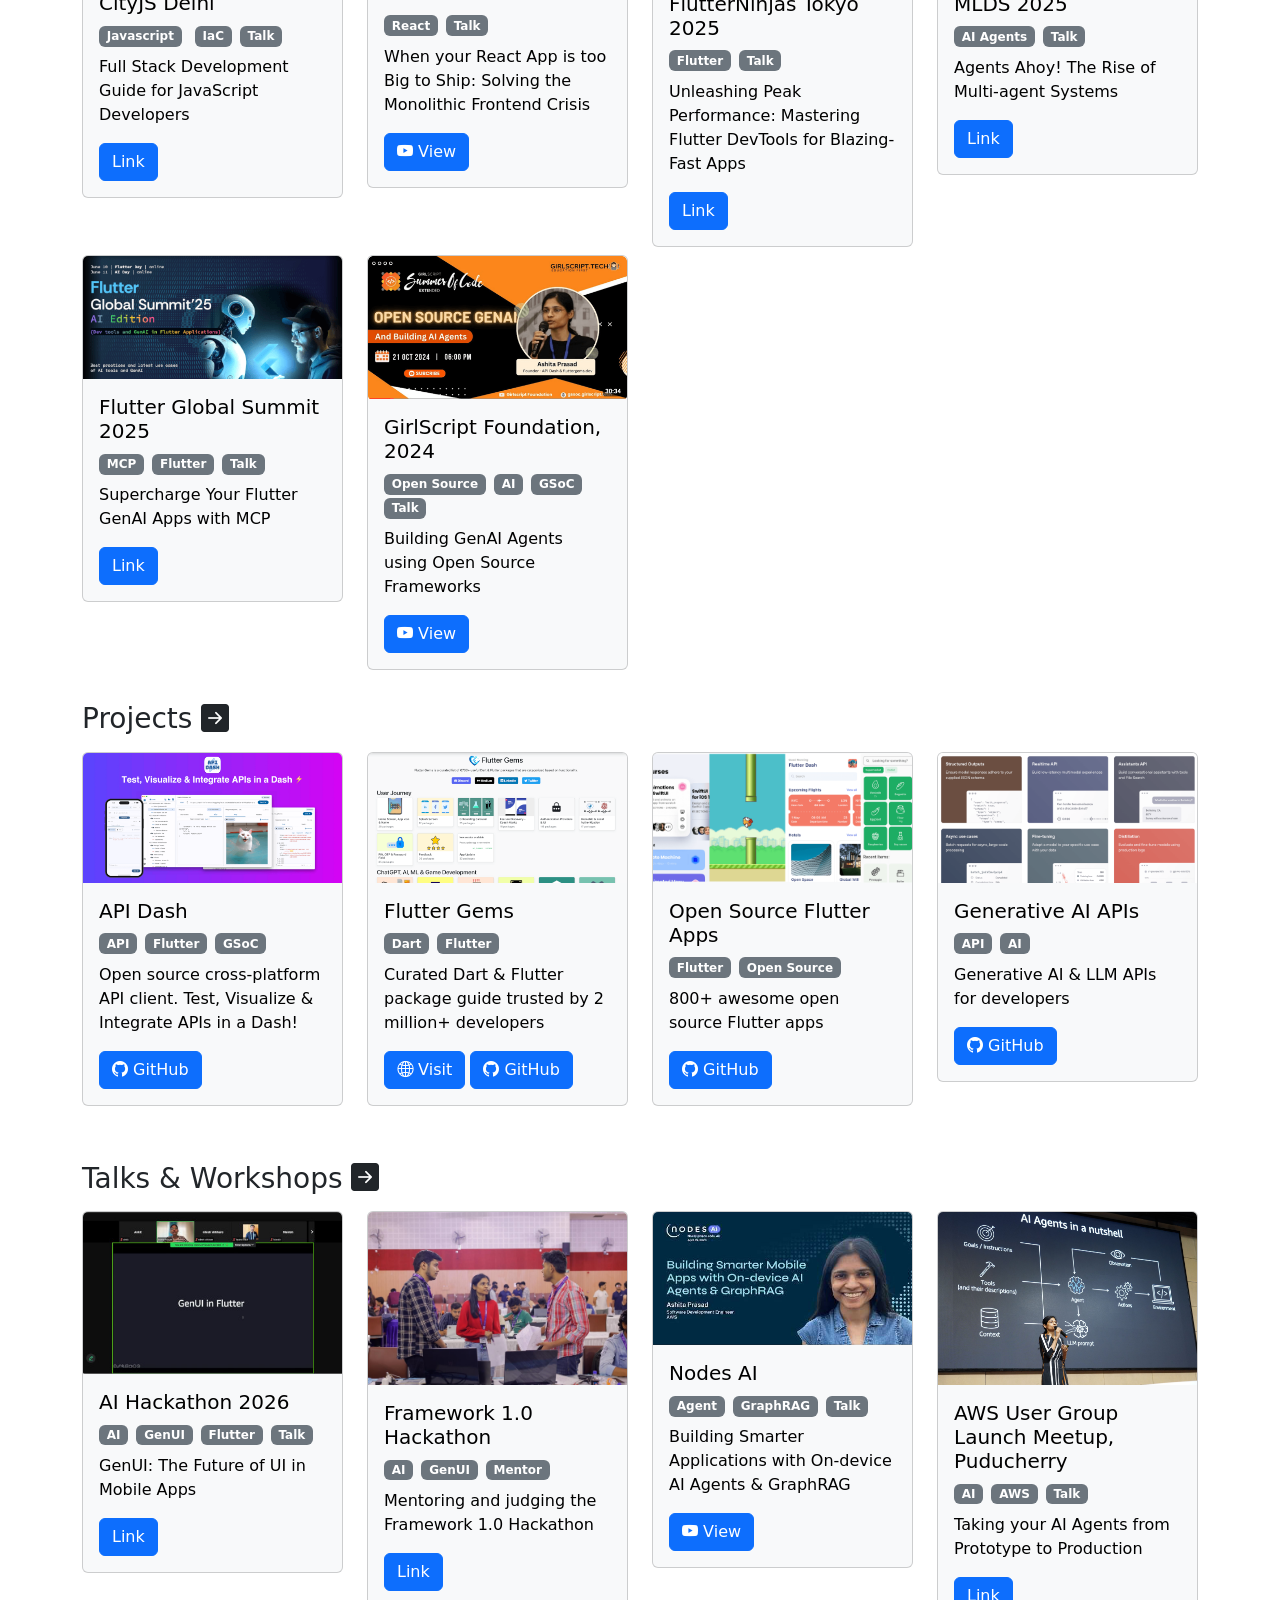
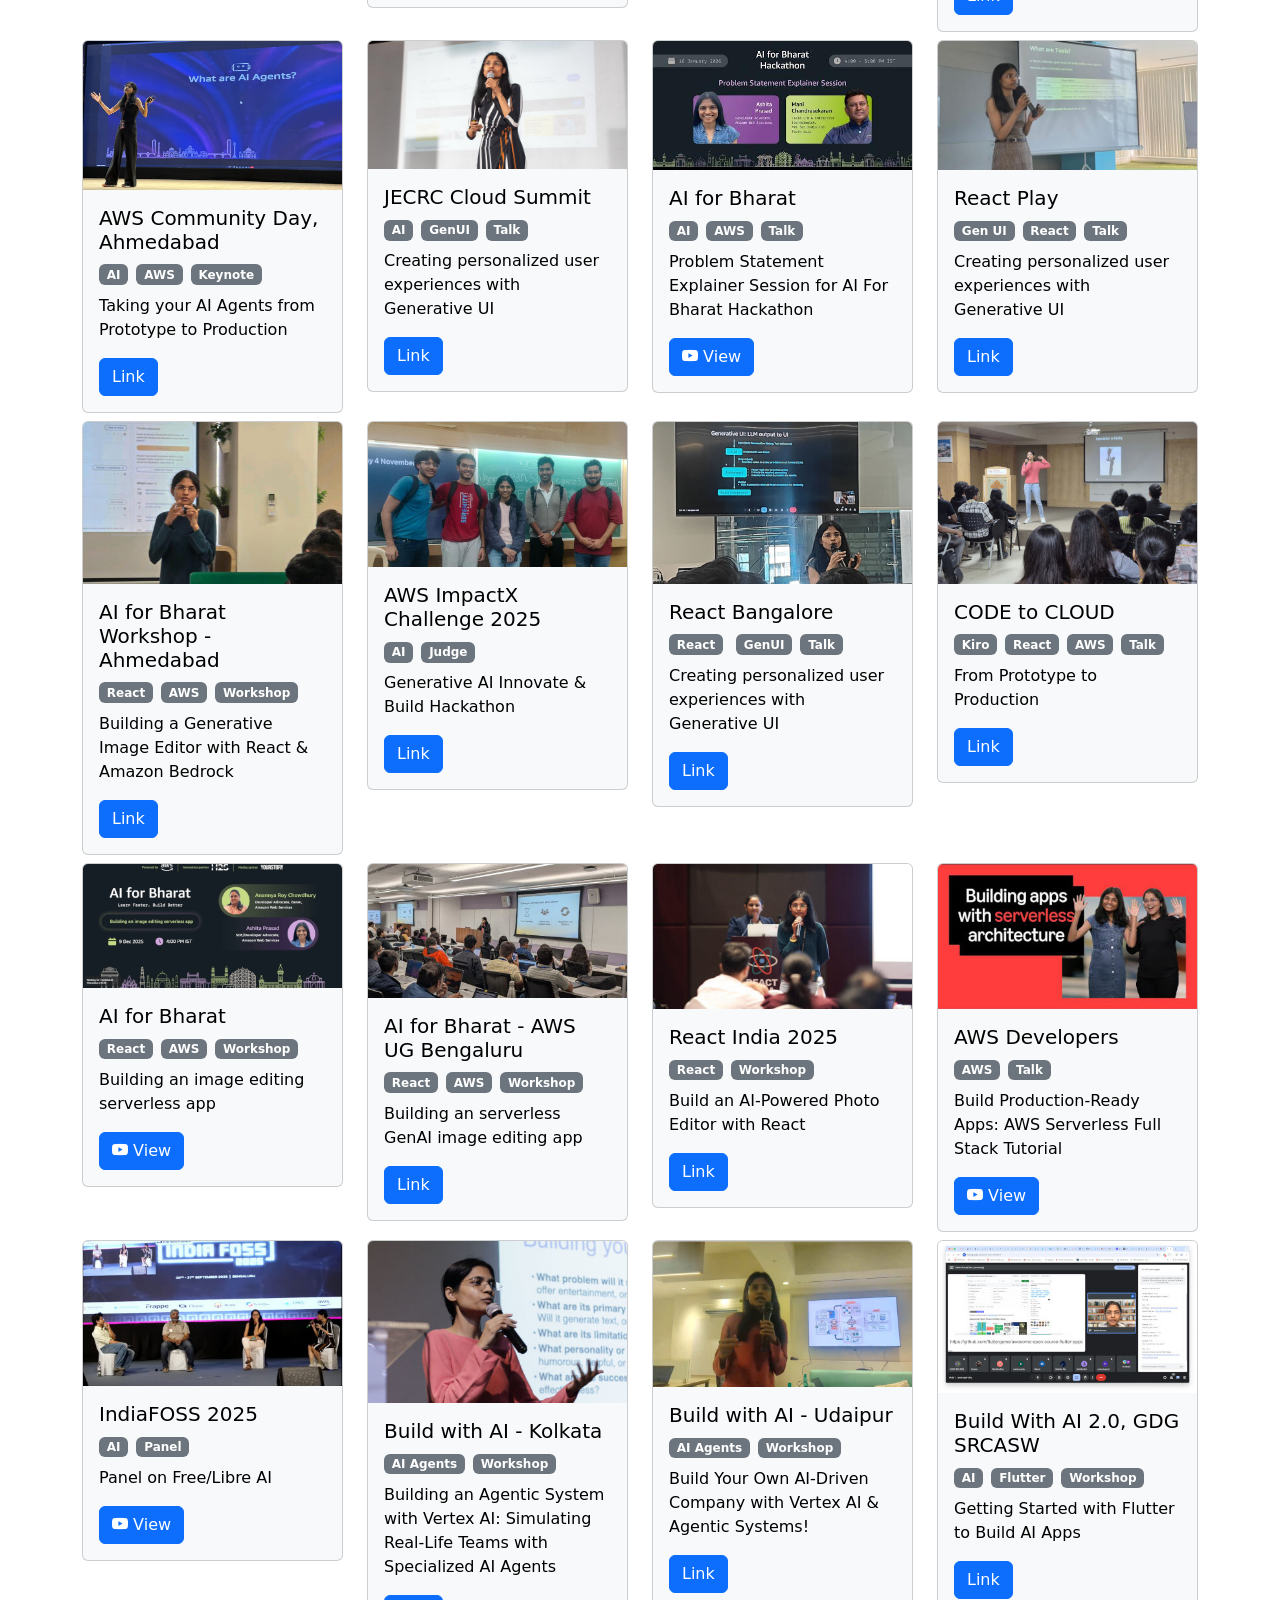
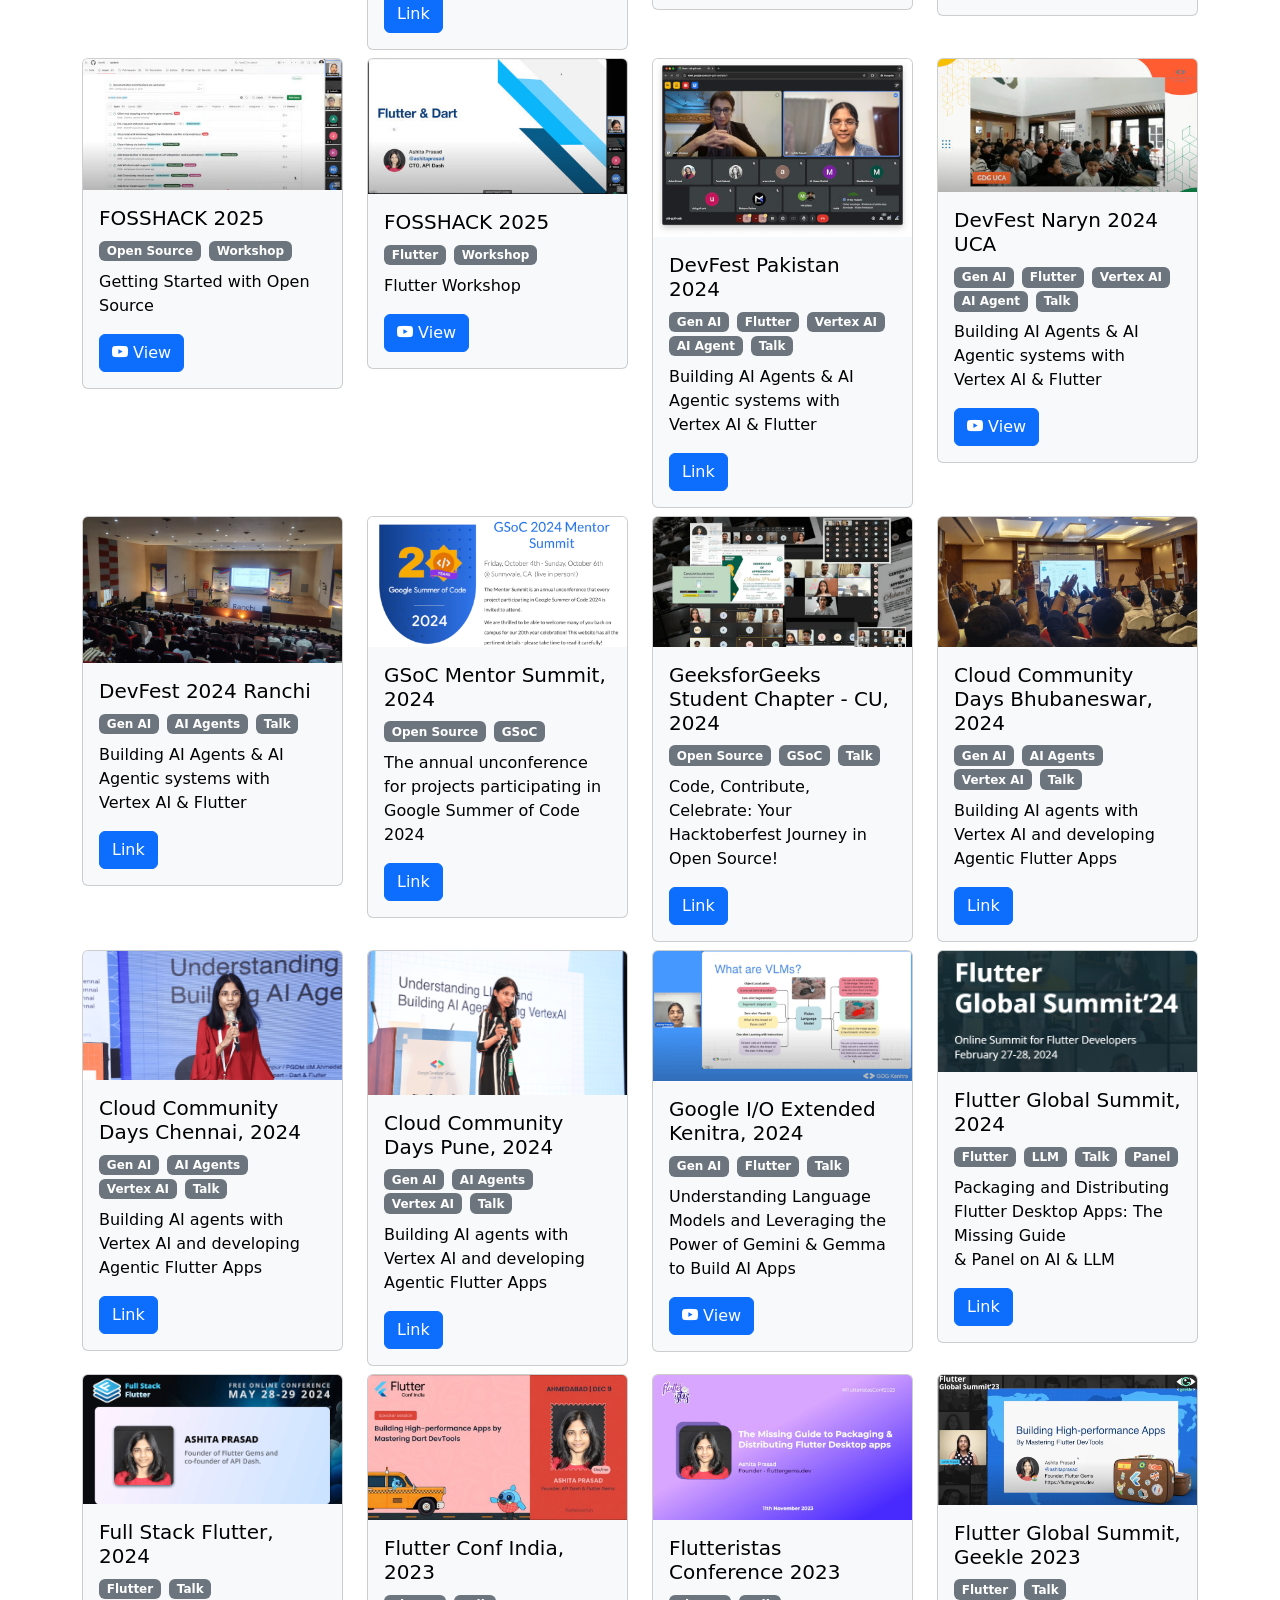
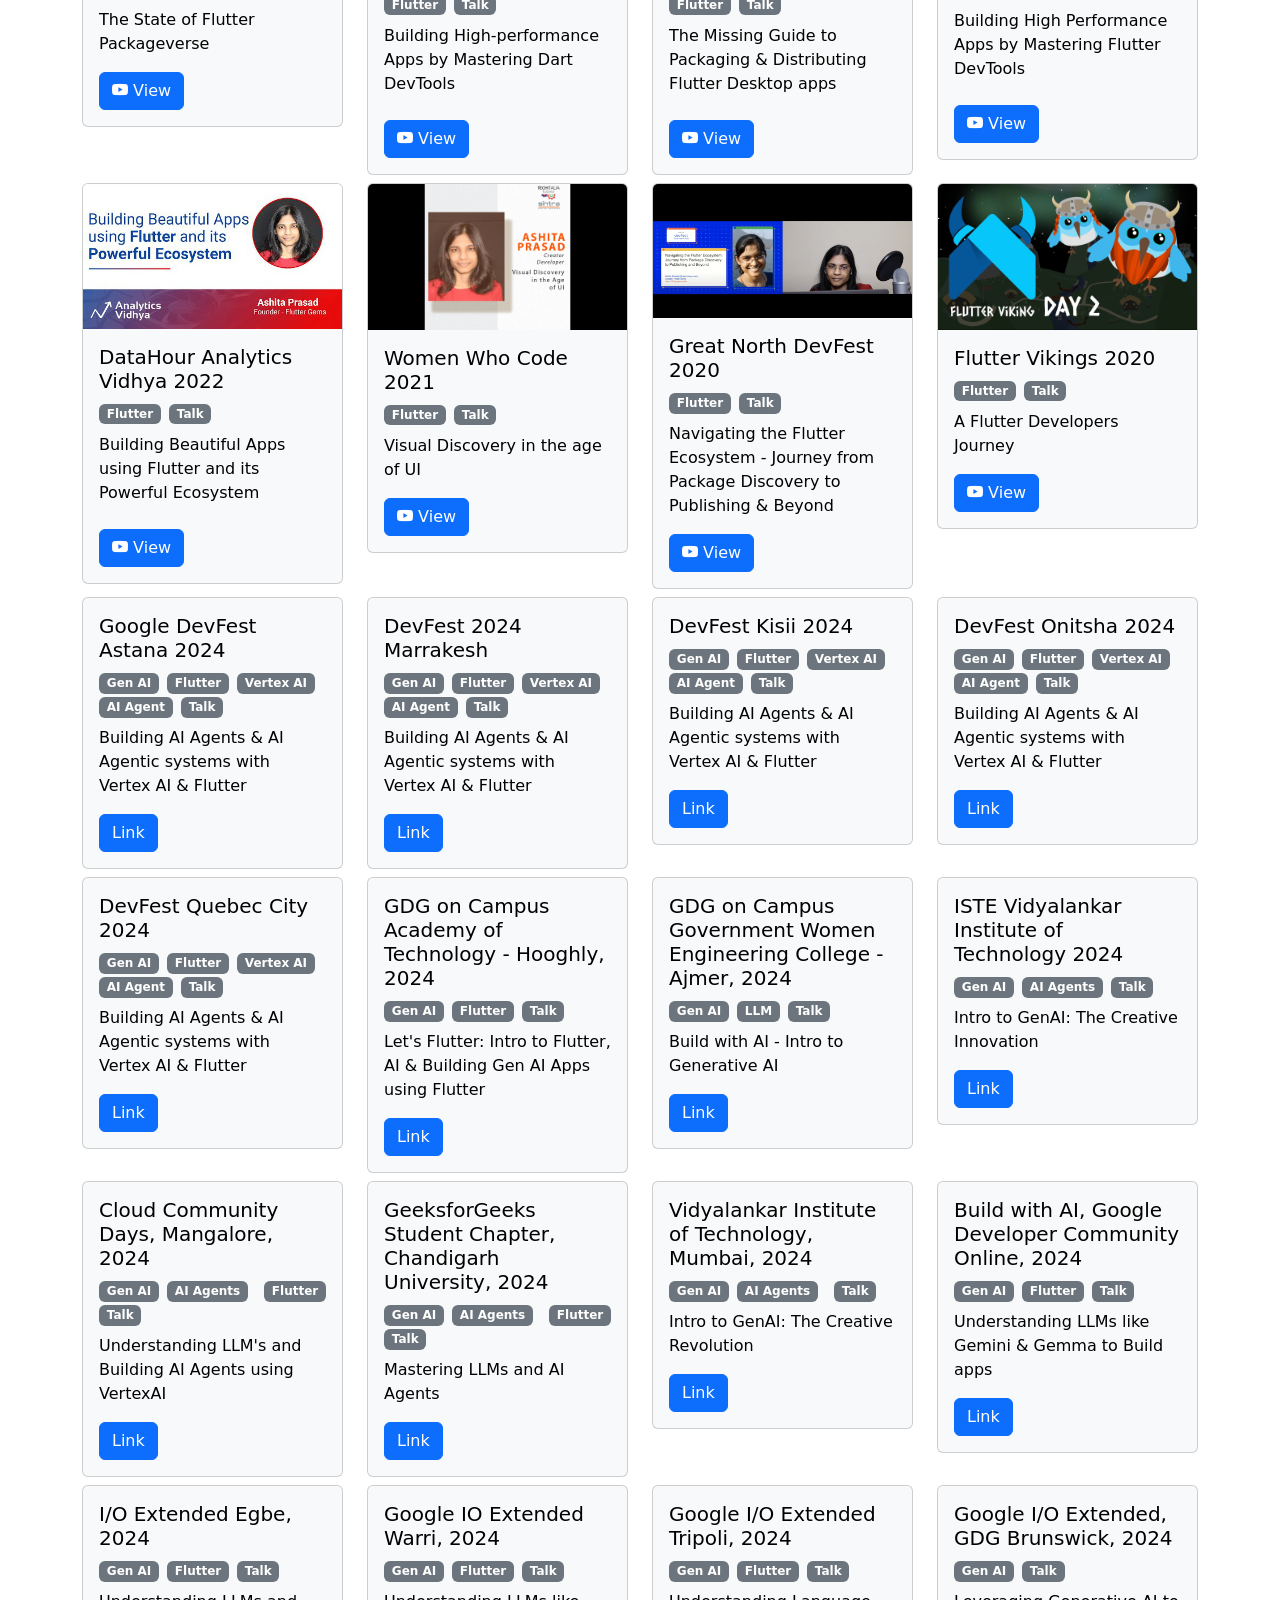
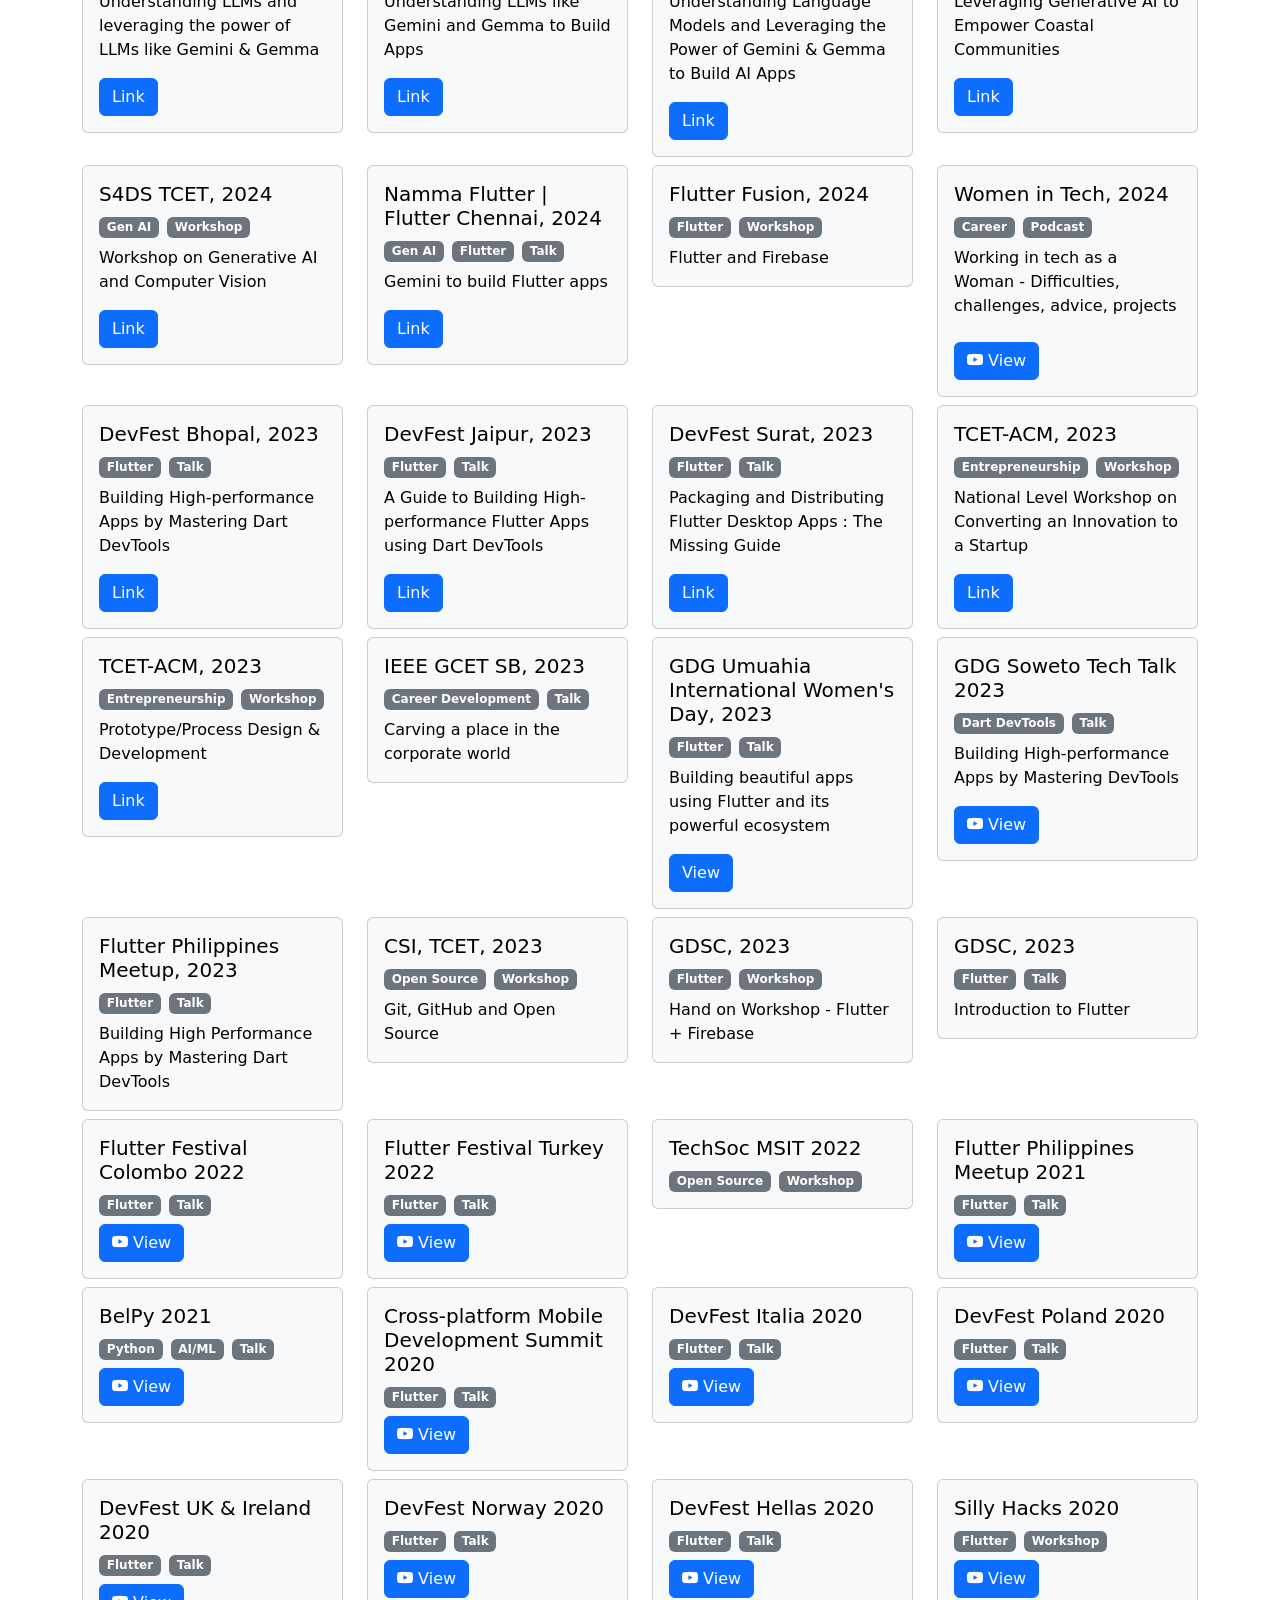
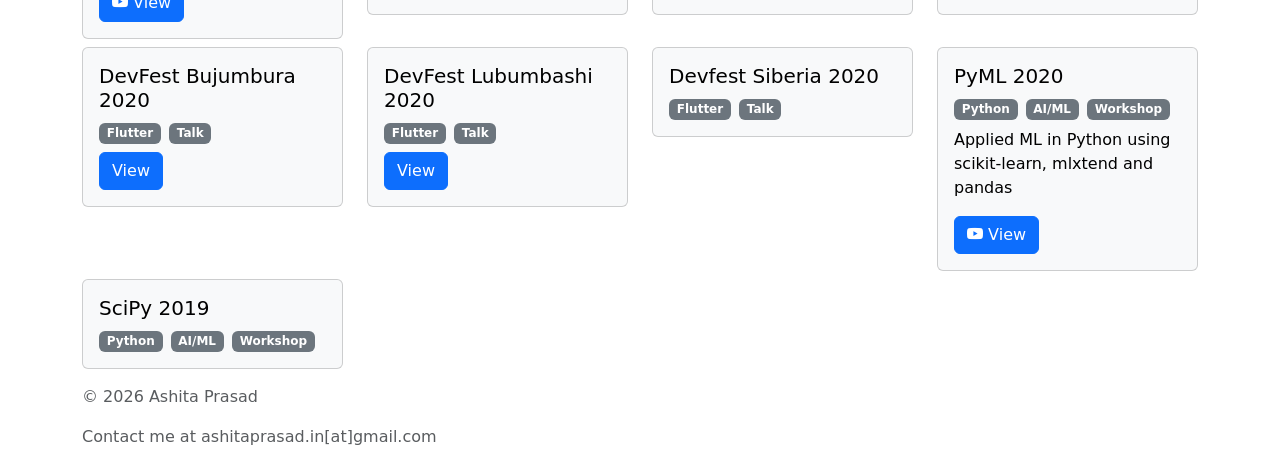
==== commit 6799ad59: "update" ====
--- a/index.html
+++ b/index.html
@@ -1,4 +1,4 @@
-<!DOCTYPE html>
+<!doctype html>
 <html>
   <head>
     <meta charset="utf-8" />
@@ -54,8 +54,9 @@
           <p class="lead">
             SDE / DevRel @ AWS <i class="bi bi-dot"></i>IIT Kanpur
             <i class="bi bi-dot"></i> IIM Ahmedabad<br />
-            <b>Frontend & App Dev Specialist</b> - React, Vue, Flutter, React
-            Native & Kotlin <br />
+            <b>Frontend, App Dev & AI Specialist</b>
+            <i class="bi bi-dot"></i> React, Flutter, React Native & Kotlin
+            <br />
             <b>Speaker</b> - Frontend, GenAI, Open Source, Python
             <i class="bi bi-dot"></i> GDE - Dart & Flutter
           </p>
@@ -64,25 +65,31 @@
               href="https://github.com/ashitaprasad"
               target="_blank"
               class="btn btn-mu-primary my-2 mx-2"
-              ><i class="bi bi-github"> </i>GitHub</a
+              ><i class="bi bi-github"> </i> GitHub</a
             >
             <a
               href="https://www.linkedin.com/in/ashitaprasad/"
               target="_blank"
               class="btn btn-lk-primary my-2 mx-2"
-              ><i class="bi bi-linkedin"> </i>LinkedIn</a
+              ><i class="bi bi-linkedin"> </i> LinkedIn</a
             >
             <a
               href="https://medium.com/@fluttergems"
               target="_blank"
               class="btn btn-mu-primary my-2 mx-2"
-              ><i class="bi bi-medium"> </i>Medium</a
+              ><i class="bi bi-medium"> </i> Medium</a
+            >
+            <a
+              href="https://dev.to/ashita"
+              target="_blank"
+              class="btn btn-mu-primary my-2 mx-2"
+              ><i class="bi bi-journal-code"></i> Dev.to</a
             >
             <a
               href="https://x.com/ashitaprasad"
               target="_blank"
               class="btn btn-tw-primary my-2 mx-2"
-              ><i class="bi bi-twitter-x"> </i>Twitter</a
+              ><i class="bi bi-twitter-x"> </i> Twitter</a
             >
           </p>
         </div>
@@ -91,21 +98,21 @@
         <p class="lead">Hi 👋,</p>
         <p class="lead">
           I am Ashita, a SDE / DevRel at AWS working at the forefront of
-          frontend and AI technologies. With more than 9 years of web & mobile
-          app development experience, I not only like building things, but also
-          love helping fellow developers and run a
+          frontend and AI technologies. With more than 10 years of web, mobile &
+          fullstack development experience, I not only like building things, but
+          also love helping fellow developers and run a
           <a href="https://bit.ly/fgfossd" target="_blank"
             >FOSS Developers Community</a
           >
-          (4.5k+ members). <br />
+          (5.4k+ members). <br />
           I created
           <a href="https://fluttergems.dev" target="_blank">Flutter Gems</a>, a
-          visual package discovery platform that has helped more than 2 million
-          Flutter developers across the globe. I am also the co-creator &
-          maintainer of
+          visual package discovery platform that has helped more than 2.5
+          million Flutter developers across the globe. I am also the co-creator
+          & maintainer of
           <a href="https://github.com/foss42/apidash" target="_blank"
             >API Dash</a
-          >, an award winning open source cross-platform API client and
+          >, an award winning open source cross-platform agentic API client and
           <a
             href="https://summerofcode.withgoogle.com/programs/2025/organizations/api-dash"
             target="_blank"
@@ -117,10 +124,10 @@
             target="_blank"
             >Google Open Source Award 2023 recipient</a
           >
-          and have delivered more than 85+ talks on Frontend, App Dev & AI/ML in
-          reputed international conferences such as FlutterNinjas Tokyo, React
-          India, Cross-platform Mobile Development Summit, Flutter Global
-          Summit, Flutter Vikings, etc.
+          and have delivered more than 100+ talks on AI, Open Source, Frontend &
+          App Dev in reputed international conferences such as AI DevCon,
+          CityJS, AI India, FlutterNinjas Tokyo, React India, Cross-platform
+          Mobile Development Summit, Flutter Global Summit, etc.
         </p>
       </div>
       <div class="container py-3">
@@ -140,11 +147,13 @@
                 <h5 class="card-title">Framework 1.0</h5>
                 <span class="badge text-bg-secondary">GenUI</span
                 ><span class="px-1"></span>
-                <span class="badge text-bg-secondary">Flutter</span
-                ><span class="px-1"></span
-                ><span class="badge text-bg-secondary">Talk</span><br />
-                <p class="pt-2 card-text">
-                  GenUI : The future of UI in Flutter Apps
+                <span class="badge text-bg-secondary">A2UI</span
+                ><span class="px-1"></span>
+                <span class="badge text-bg-secondary">Flutter</span
+                ><span class="px-1"></span
+                ><span class="badge text-bg-secondary">Talk</span><br />
+                <p class="pt-2 card-text">
+                  GenUI: The future of UI in Flutter Apps
                 </p>
                 <a
                   href="https://konfhub.com/framework"
@@ -170,7 +179,8 @@
                 ><span class="px-1"></span
                 ><span class="badge text-bg-secondary">Talk</span><br />
                 <p class="pt-2 card-text">
-                  Building Smarter Applications with On-device AI Agents & GraphRAG
+                  Building Smarter Applications with On-device AI Agents &
+                  GraphRAG
                 </p>
                 <a
                   href="https://www.ai-india.ai/home"
@@ -252,32 +262,6 @@
                 </p>
                 <a
                   href="https://india.cityjsconf.org/?utm_source=cityjs_homecard&utm_medium=card&utm_campaign=card_click"
-                  target="_blank"
-                  class="btn btn-primary"
-                  >Link</a
-                >
-              </div>
-            </div>
-          </div>
-          <div class="col-6 col-md-4 col-xl-3 pt-2">
-            <div class="card text-bg-light">
-              <img
-                src="/media/thumbs/react-bangalore.jpeg"
-                class="card-img-top"
-                alt="React Bangalore"
-              />
-              <div class="card-body">
-                <h5 class="card-title">React Bangalore</h5>
-                <span class="badge text-bg-secondary">React</span
-                ><span class="px-1"></span>
-                <span class="badge text-bg-secondary">GenUI</span
-                ><span class="px-1"></span
-                ><span class="badge text-bg-secondary">Talk</span><br />
-                <p class="pt-2 card-text">
-                  Creating personalized user experiences with Generative UI
-                </p>
-                <a
-                  href="https://www.meetup.com/reactjs-bangalore/events/311744342/"
                   target="_blank"
                   class="btn btn-primary"
                   >Link</a
@@ -538,9 +522,38 @@
           <div class="col-6 col-md-4 col-xl-3 pt-2">
             <div class="card text-bg-light">
               <img
+                src="/media/thumbs/ai-mobile-hackathon.jpg"
+                class="card-img-top"
+                alt="AI Hackathon 2026"
+              />
+              <div class="card-body">
+                <h5 class="card-title">AI Hackathon 2026</h5>
+                <span class="badge text-bg-secondary">AI</span
+                ><span class="px-1"></span
+                ><span class="badge text-bg-secondary">GenUI</span
+                ><span class="px-1"></span
+                ><span class="badge text-bg-secondary">Flutter</span
+                ><span class="px-1"></span
+                ><span class="badge text-bg-secondary">Talk</span><br />
+                <p class="pt-2 card-text">
+                  GenUI: The Future of UI in Mobile Apps
+                </p>
+                <a
+                  href="https://aihackathon.dreamprogramming.in/sessions/genui-the-future-of-ui-in-mobile-apps"
+                  target="_blank"
+                  class="btn btn-primary"
+                >
+                  Link</a
+                >
+              </div>
+            </div>
+          </div>
+          <div class="col-6 col-md-4 col-xl-3 pt-2">
+            <div class="card text-bg-light">
+              <img
                 src="/media/thumbs/framework hackathon.jpeg"
                 class="card-img-top"
-                alt=""
+                alt="Framework 1.0 Hackathon"
               />
               <div class="card-body">
                 <h5 class="card-title">Framework 1.0 Hackathon</h5>
@@ -565,9 +578,9 @@
           <div class="col-6 col-md-4 col-xl-3 pt-2">
             <div class="card text-bg-light">
               <img
-                src=""
-                class="card-img-top"
-                alt=""
+                src="/media/thumbs/nodes-ai.jpg"
+                class="card-img-top"
+                alt="Nodes AI"
               />
               <div class="card-body">
                 <h5 class="card-title">Nodes AI</h5>
@@ -577,7 +590,8 @@
                 ><span class="px-1"></span
                 ><span class="badge text-bg-secondary">Talk</span><br />
                 <p class="pt-2 card-text">
-                  Building Smarter Applications with On-device AI Agents & GraphRAG
+                  Building Smarter Applications with On-device AI Agents &
+                  GraphRAG
                 </p>
                 <a
                   href="https://www.youtube.com/watch?v=P7jboLT0w2w"
@@ -586,7 +600,6 @@
                 >
                   <i class="bi bi-youtube"> </i> View</a
                 >
-                
               </div>
             </div>
           </div>
@@ -598,7 +611,9 @@
                 alt=""
               />
               <div class="card-body">
-                <h5 class="card-title">AWS User Group Launch Meetup, Puducherry</h5>
+                <h5 class="card-title">
+                  AWS User Group Launch Meetup, Puducherry
+                </h5>
                 <span class="badge text-bg-secondary">AI</span
                 ><span class="px-1"></span
                 ><span class="badge text-bg-secondary">AWS</span
@@ -620,10 +635,33 @@
           <div class="col-6 col-md-4 col-xl-3 pt-2">
             <div class="card text-bg-light">
               <img
-                src="/media/thumbs/jecrc.jpeg"
+                src="/media/thumbs/selected_ahd.jpeg"
                 class="card-img-top"
                 alt=""
               />
+              <div class="card-body">
+                <h5 class="card-title">AWS Community Day, Ahmedabad</h5>
+                <span class="badge text-bg-secondary">AI</span
+                ><span class="px-1"></span
+                ><span class="badge text-bg-secondary">AWS</span
+                ><span class="px-1"></span
+                ><span class="badge text-bg-secondary">Keynote</span><br />
+                <p class="pt-2 card-text">
+                  Taking your AI Agents from Prototype to Production
+                </p>
+                <a
+                  href="https://awsahmedabad.community/"
+                  target="_blank"
+                  class="btn btn-primary"
+                >
+                  Link</a
+                >
+              </div>
+            </div>
+          </div>
+          <div class="col-6 col-md-4 col-xl-3 pt-2">
+            <div class="card text-bg-light">
+              <img src="/media/thumbs/jecrc.jpeg" class="card-img-top" alt="" />
               <div class="card-body">
                 <h5 class="card-title">JECRC Cloud Summit</h5>
                 <span class="badge text-bg-secondary">AI</span
@@ -646,38 +684,7 @@
           </div>
           <div class="col-6 col-md-4 col-xl-3 pt-2">
             <div class="card text-bg-light">
-              <img
-                src="/media/thumbs/selected_ahd.jpeg"
-                class="card-img-top"
-                alt=""
-              />
-              <div class="card-body">
-                <h5 class="card-title">AWS Community Day, Ahmedabad</h5>
-                <span class="badge text-bg-secondary">AI</span
-                ><span class="px-1"></span
-                ><span class="badge text-bg-secondary">AWS</span
-                ><span class="px-1"></span
-                ><span class="badge text-bg-secondary">Keynote</span><br />
-                <p class="pt-2 card-text">
-                  Taking your AI Agents from Prototype to Production
-                </p>
-                <a
-                  href="https://awsahmedabad.community/"
-                  target="_blank"
-                  class="btn btn-primary"
-                >
-                  Link</a
-                >
-              </div>
-            </div>
-          </div>
-          <div class="col-6 col-md-4 col-xl-3 pt-2">
-            <div class="card text-bg-light">
-              <img
-                src="/media/thumbs/aib.jpeg"
-                class="card-img-top"
-                alt=""
-              />
+              <img src="/media/thumbs/aib.jpeg" class="card-img-top" alt="" />
               <div class="card-body">
                 <h5 class="card-title">AI for Bharat</h5>
                 <span class="badge text-bg-secondary">AI</span
@@ -686,7 +693,8 @@
                 ><span class="px-1"></span
                 ><span class="badge text-bg-secondary">Talk</span><br />
                 <p class="pt-2 card-text">
-                  Problem Statement Explainer Session for AI For Bharat Hackathon
+                  Problem Statement Explainer Session for AI For Bharat
+                  Hackathon
                 </p>
                 <a
                   href="https://www.youtube.com/watch?v=7Um2i-bK6xs&pp=ygUNYWkgZm9yIGJoYXJhdA%3D%3D"
@@ -698,7 +706,7 @@
               </div>
             </div>
           </div>
-            <div class="col-6 col-md-4 col-xl-3 pt-2">
+          <div class="col-6 col-md-4 col-xl-3 pt-2">
             <div class="card text-bg-light">
               <img
                 src="/media/thumbs/reactplay.jpeg"
@@ -773,6 +781,32 @@
                   class="btn btn-primary"
                 >
                   Link</a
+                >
+              </div>
+            </div>
+          </div>
+          <div class="col-6 col-md-4 col-xl-3 pt-2">
+            <div class="card text-bg-light">
+              <img
+                src="/media/thumbs/react-bangalore.jpeg"
+                class="card-img-top"
+                alt="React Bangalore"
+              />
+              <div class="card-body">
+                <h5 class="card-title">React Bangalore</h5>
+                <span class="badge text-bg-secondary">React</span
+                ><span class="px-1"></span>
+                <span class="badge text-bg-secondary">GenUI</span
+                ><span class="px-1"></span
+                ><span class="badge text-bg-secondary">Talk</span><br />
+                <p class="pt-2 card-text">
+                  Creating personalized user experiences with Generative UI
+                </p>
+                <a
+                  href="https://www.meetup.com/reactjs-bangalore/events/311744342/"
+                  target="_blank"
+                  class="btn btn-primary"
+                  >Link</a
                 >
               </div>
             </div>
